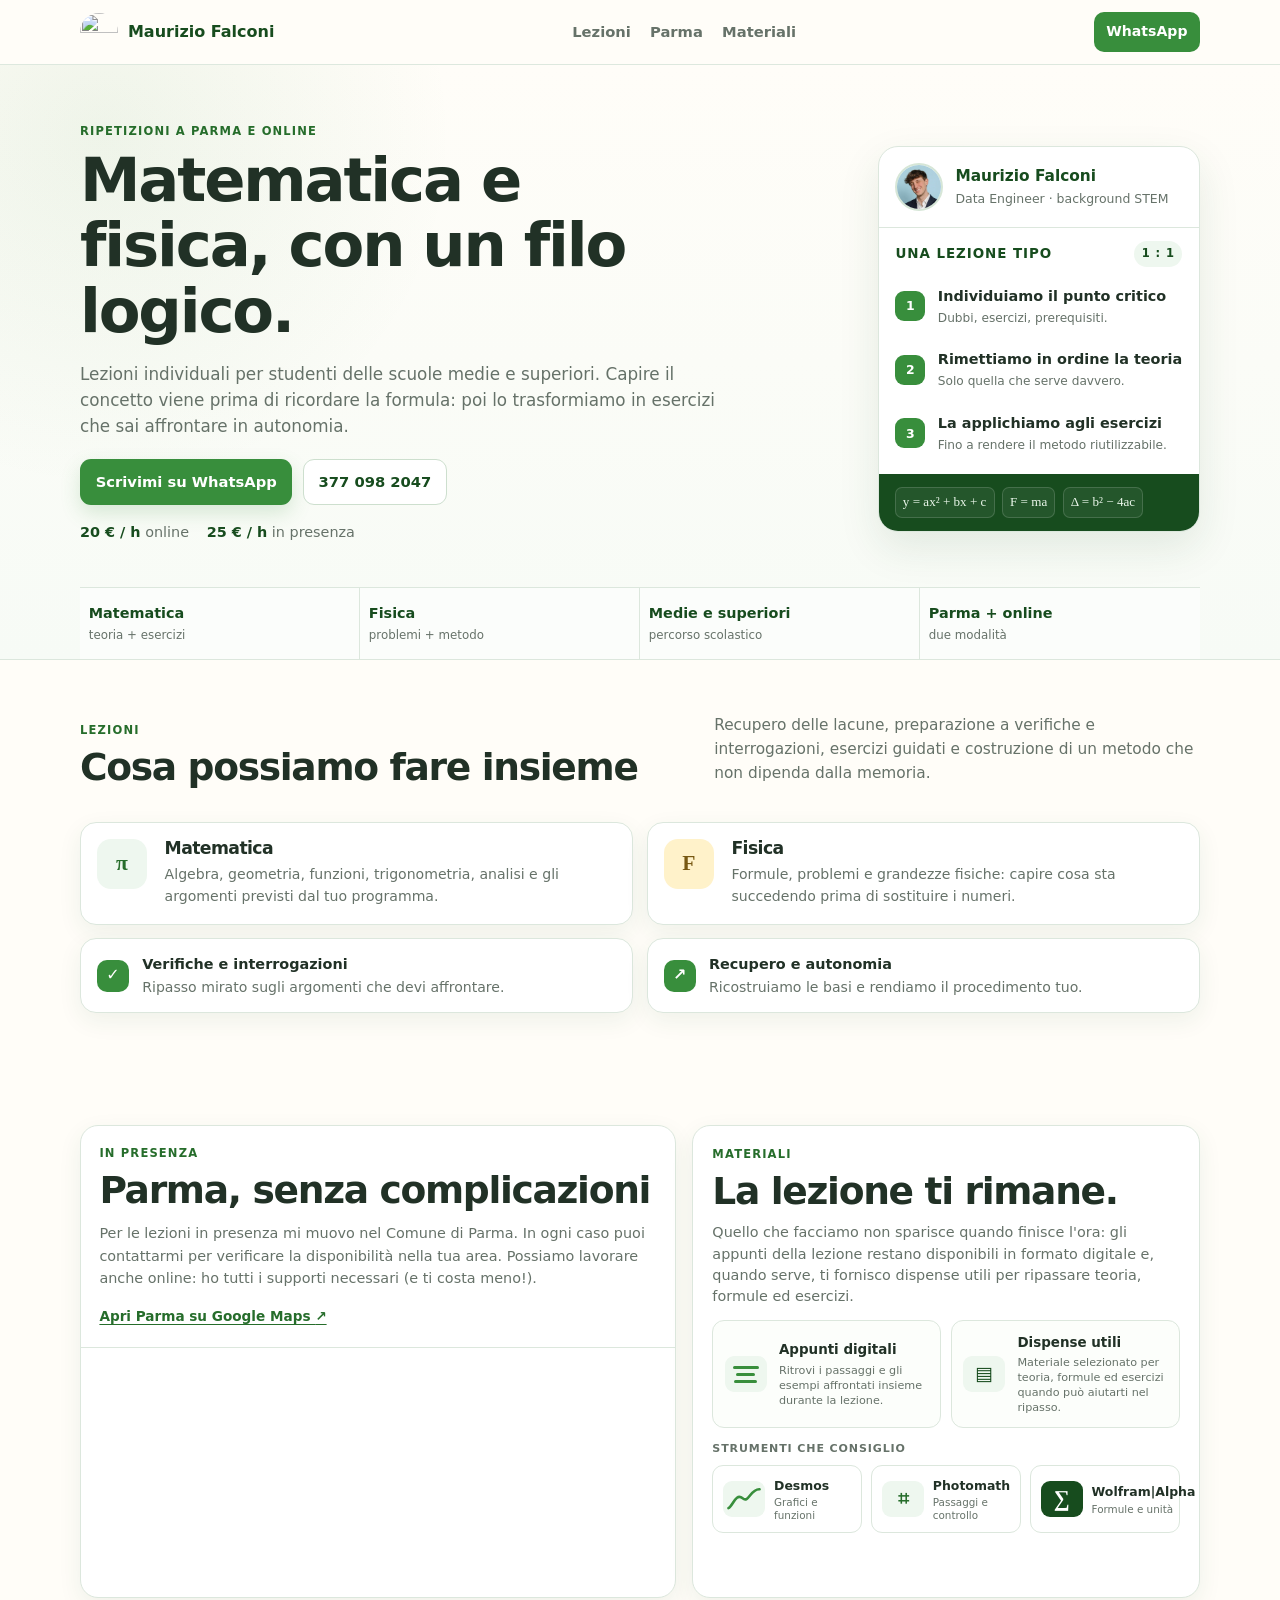
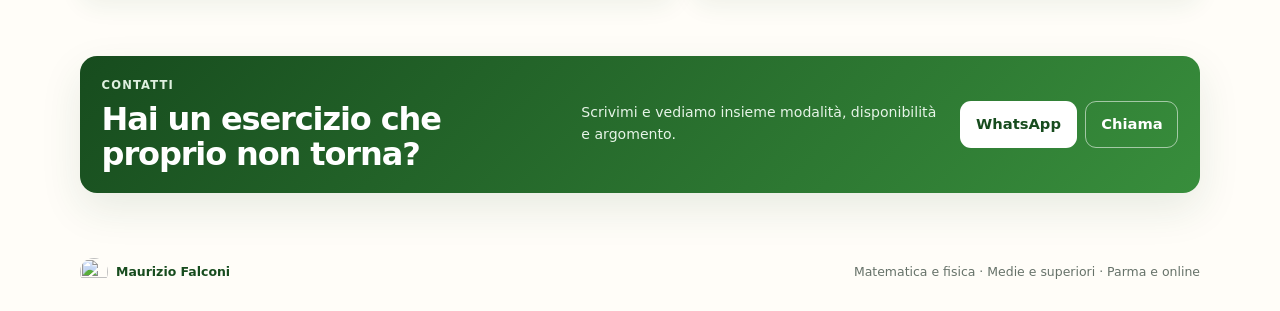
==== index.html @ 3ef531ef "Make materials markup robust and bust cached CSS" ====
<!doctype html>
<html lang="it">
<head>
  <meta charset="utf-8">
  <meta name="viewport" content="width=device-width, initial-scale=1">
  <meta name="description" content="Ripetizioni di matematica e fisica a Parma e online con Maurizio Falconi, per studenti delle scuole medie e superiori.">
  <meta name="theme-color" content="#388e3c">
  <title>Maurizio Falconi — Ripetizioni di matematica e fisica</title>
  <link rel="icon" href="assets/mf-circle-logo.png">
  <link rel="stylesheet" href="styles.css?v=20260921-1802">
</head>
<body>
  <a class="skip-link" href="#contenuto">Vai al contenuto</a>

  <header class="site-header">
    <div class="container header-inner">
      <a class="brand" href="./" aria-label="Maurizio Falconi, home">
        <img src="assets/mf-circle-logo.png" width="38" height="38" alt="">
        <span>Maurizio Falconi</span>
      </a>

      <nav aria-label="Navigazione principale">
        <a href="#lezioni">Lezioni</a>
        <a href="#parma">Parma</a>
        <a href="#materiali">Materiali</a>
      </nav>

      <a class="header-cta" href="https://wa.me/393770982047" rel="noopener noreferrer">WhatsApp</a>
    </div>
  </header>

  <main id="contenuto">
    <section class="hero">
      <div class="container hero-layout">
        <div class="hero-copy-wrap">
          <p class="eyebrow">Ripetizioni a Parma e online</p>
          <h1>Matematica e fisica, con un filo logico.</h1>
          <p class="hero-copy">
            Lezioni individuali per studenti delle scuole medie e superiori.
            Capire il concetto viene prima di ricordare la formula: poi lo trasformiamo in esercizi che sai affrontare in autonomia.
          </p>

          <div class="hero-actions">
            <a class="button primary" href="https://wa.me/393770982047" rel="noopener noreferrer">Scrivimi su WhatsApp</a>
            <a class="button secondary" href="tel:+393770982047">377 098 2047</a>
          </div>

          <div class="hero-prices" aria-label="Prezzi">
            <span><strong>20 € / h</strong> online</span>
            <span><strong>25 € / h</strong> in presenza</span>
          </div>
        </div>

        <aside class="lesson-preview" aria-label="Come si svolge una lezione">
          <div class="preview-tutor">
            <img class="tutor-headshot" src="assets/maurizio-headshot.webp" width="48" height="48" alt="Ritratto di Maurizio Falconi">
            <div>
              <strong>Maurizio Falconi</strong>
              <span>Data Engineer · background STEM</span>
            </div>
          </div>

          <div class="preview-title">
            <span>Una lezione tipo</span>
            <span class="preview-badge">1 : 1</span>
          </div>

          <ol class="preview-steps">
            <li>
              <span class="step-icon">1</span>
              <div><strong>Individuiamo il punto critico</strong><small>Dubbi, esercizi, prerequisiti.</small></div>
            </li>
            <li>
              <span class="step-icon">2</span>
              <div><strong>Rimettiamo in ordine la teoria</strong><small>Solo quella che serve davvero.</small></div>
            </li>
            <li>
              <span class="step-icon">3</span>
              <div><strong>La applichiamo agli esercizi</strong><small>Fino a rendere il metodo riutilizzabile.</small></div>
            </li>
          </ol>

          <div class="preview-formulas" aria-hidden="true">
            <span>y = ax² + bx + c</span>
            <span>F = ma</span>
            <span>Δ = b² − 4ac</span>
          </div>
        </aside>
      </div>

      <div class="container compact-strip" aria-label="Informazioni principali">
        <div><strong>Matematica</strong><span>teoria + esercizi</span></div>
        <div><strong>Fisica</strong><span>problemi + metodo</span></div>
        <div><strong>Medie e superiori</strong><span>percorso scolastico</span></div>
        <div><strong>Parma + online</strong><span>due modalità</span></div>
      </div>
    </section>

    <section id="lezioni" class="compact-section">
      <div class="container">
        <div class="section-heading inline-heading">
          <div>
            <p class="eyebrow">Lezioni</p>
            <h2>Cosa possiamo fare insieme</h2>
          </div>
          <p>
            Recupero delle lacune, preparazione a verifiche e interrogazioni,
            esercizi guidati e costruzione di un metodo che non dipenda dalla memoria.
          </p>
        </div>

        <div class="lesson-grid">
          <article class="subject-card">
            <div class="subject-symbol" aria-hidden="true">π</div>
            <div>
              <h3>Matematica</h3>
              <p>Algebra, geometria, funzioni, trigonometria, analisi e gli argomenti previsti dal tuo programma.</p>
            </div>
          </article>

          <article class="subject-card">
            <div class="subject-symbol physics-symbol" aria-hidden="true">F</div>
            <div>
              <h3>Fisica</h3>
              <p>Formule, problemi e grandezze fisiche: capire cosa sta succedendo prima di sostituire i numeri.</p>
            </div>
          </article>

          <article class="mini-card">
            <span class="mini-icon" aria-hidden="true">✓</span>
            <div><strong>Verifiche e interrogazioni</strong><p>Ripasso mirato sugli argomenti che devi affrontare.</p></div>
          </article>

          <article class="mini-card">
            <span class="mini-icon" aria-hidden="true">↗</span>
            <div><strong>Recupero e autonomia</strong><p>Ricostruiamo le basi e rendiamo il procedimento tuo.</p></div>
          </article>
        </div>
      </div>
    </section>

    <section class="utility-section">
      <div class="container utility-grid">
        <article id="parma" class="location-panel">
          <div class="panel-copy">
            <p class="eyebrow">In presenza</p>
            <h2>Parma, senza complicazioni</h2>
            <p>
              Per le lezioni in presenza mi muovo nel Comune di Parma.
              In ogni caso puoi contattarmi per verificare la disponibilità nella tua area.
              Possiamo lavorare anche online: ho tutti i supporti necessari (e ti costa meno!).
            </p>
            <a class="text-link" href="https://www.google.com/maps/search/?api=1&query=Parma%2C%20PR" rel="noopener noreferrer">Apri Parma su Google Maps <span aria-hidden="true">↗</span></a>
          </div>

          <div class="map-frame">
            <iframe
              title="Mappa di Parma"
              src="https://www.google.com/maps/embed?pb=!1m18!1m12!1m3!1d45300.940524312464!2d10.301021257226575!3d44.79489540672298!2m3!1f0!2f0!3f0!3m2!1i1024!2i768!4f13.1!3m3!1m2!1s0x47806ae154d4c32f%3A0x3a137735c90369a!2sParma%20PR!5e0!3m2!1sit!2sit!4v1694862606423!5m2!1sit!2sit"
              loading="lazy"
              referrerpolicy="no-referrer-when-downgrade"
              allowfullscreen>
            </iframe>
          </div>
        </article>

        <article id="materiali" class="resources-panel">
          <div class="resources-head">
            <div>
              <p class="eyebrow">Materiali</p>
              <h2>La lezione ti rimane.</h2>
            </div>
            <p>
              Quello che facciamo non sparisce quando finisce l'ora: gli appunti della lezione restano disponibili in formato digitale
              e, quando serve, ti fornisco dispense utili per ripassare teoria, formule ed esercizi.
            </p>
          </div>

          <div class="resource-benefits">
            <div class="resource-benefit">
              <span class="resource-icon note-icon" aria-hidden="true"><i></i><i></i><i></i></span>
              <div class="resource-benefit-copy">
                <strong>Appunti digitali</strong>
                <small>Ritrovi i passaggi e gli esempi affrontati insieme durante la lezione.</small>
              </div>
            </div>

            <div class="resource-benefit">
              <span class="resource-icon handout-icon" aria-hidden="true">▤</span>
              <div class="resource-benefit-copy">
                <strong>Dispense utili</strong>
                <small>Materiale selezionato per teoria, formule ed esercizi quando può aiutarti nel ripasso.</small>
              </div>
            </div>
          </div>

          <p class="tools-label">Strumenti che consiglio</p>
          <div class="tools-row">
            <a class="tool-chip" href="https://www.desmos.com/calculator?lang=it" rel="noopener noreferrer">
              <span class="resource-icon desmos-icon" aria-hidden="true">
                <svg viewBox="0 0 54 40"><path d="M3 34 C10 31, 14 10, 25 19 C34 27, 37 4, 51 5"/></svg>
              </span>
              <span class="tool-copy"><strong>Desmos</strong><small>Grafici e funzioni</small></span>
            </a>

            <a class="tool-chip" href="https://photomath.com/it" rel="noopener noreferrer">
              <span class="resource-icon photomath-icon" aria-hidden="true">⌗</span>
              <span class="tool-copy"><strong>Photomath</strong><small>Passaggi e controllo</small></span>
            </a>

            <a class="tool-chip" href="https://www.wolframalpha.com/" rel="noopener noreferrer">
              <span class="resource-icon wolfram-icon" aria-hidden="true">∑</span>
              <span class="tool-copy"><strong>Wolfram|Alpha</strong><small>Formule e unità</small></span>
            </a>
          </div>
        </article>
      </div>
    </section>

    <section id="contatti" class="contact-section">
      <div class="container contact-bar">
        <div>
          <p class="eyebrow light">Contatti</p>
          <h2>Hai un esercizio che proprio non torna?</h2>
        </div>
        <p>Scrivimi e vediamo insieme modalità, disponibilità e argomento.</p>
        <div class="contact-actions">
          <a class="button white" href="https://wa.me/393770982047" rel="noopener noreferrer">WhatsApp</a>
          <a class="button ghost" href="tel:+393770982047">Chiama</a>
        </div>
      </div>
    </section>
  </main>

  <footer>
    <div class="container footer-inner">
      <div class="footer-brand">
        <img src="assets/mf-circle-logo.png" width="28" height="28" alt="">
        <span>Maurizio Falconi</span>
      </div>
      <span>Matematica e fisica · Medie e superiori · Parma e online</span>
    </div>
  </footer>
</body>
</html>
---- styles.css ----
:root {
  --green: #388e3c;
  --green-dark: #266d2b;
  --green-deep: #174c1e;
  --green-soft: #eef7ef;
  --cream: #fffdf8;
  --paper: #ffffff;
  --yellow: #ffd166;
  --text: #213126;
  --muted: #667269;
  --line: #dce7dd;
  --shadow: 0 16px 42px rgba(31, 80, 37, .10);
  --shadow-soft: 0 8px 24px rgba(31, 80, 37, .07);
  font-family: Inter, ui-sans-serif, system-ui, -apple-system, BlinkMacSystemFont, "Segoe UI", sans-serif;
  color-scheme: light;
}

* { box-sizing: border-box; }
html { scroll-behavior: smooth; }
body {
  margin: 0;
  background: var(--cream);
  color: var(--text);
  font-size: 16px;
  line-height: 1.55;
}
img { max-width: 100%; height: auto; }
a { color: inherit; }
section[id] { scroll-margin-top: 78px; }

a:focus-visible,
.button:focus-visible,
.header-cta:focus-visible {
  outline: 3px solid var(--yellow);
  outline-offset: 3px;
}

.skip-link {
  position: absolute;
  left: 1rem;
  top: -4rem;
  z-index: 100;
  padding: .65rem .9rem;
  border-radius: 10px;
  background: var(--green-deep);
  color: white;
}
.skip-link:focus { top: 1rem; }

.container {
  width: min(1120px, calc(100% - 2rem));
  margin-inline: auto;
}

.site-header {
  position: sticky;
  top: 0;
  z-index: 30;
  border-bottom: 1px solid rgba(220, 231, 221, .95);
  background: rgba(255, 253, 248, .94);
  backdrop-filter: blur(12px);
}
.header-inner {
  min-height: 64px;
  display: flex;
  align-items: center;
  justify-content: space-between;
  gap: 1rem;
}
.brand {
  display: inline-flex;
  align-items: center;
  gap: .62rem;
  color: var(--green-deep);
  font-weight: 850;
  text-decoration: none;
}
.brand img { border-radius: 50%; }
nav {
  display: none;
  gap: 1.2rem;
}
nav a {
  color: var(--muted);
  font-size: .92rem;
  font-weight: 700;
  text-decoration: none;
}
nav a:hover { color: var(--green-dark); }
.header-cta {
  display: none;
  padding: .55rem .78rem;
  border-radius: 10px;
  background: var(--green);
  color: white;
  font-size: .88rem;
  font-weight: 800;
  text-decoration: none;
}

.eyebrow {
  margin: 0 0 .45rem;
  color: var(--green-dark);
  font-size: .72rem;
  font-weight: 900;
  letter-spacing: .1em;
  text-transform: uppercase;
}
.eyebrow.light { color: #dff0e0; }

h1, h2, h3 {
  margin-top: 0;
  line-height: 1.08;
  letter-spacing: -.035em;
}
h1 {
  max-width: 680px;
  margin-bottom: 1rem;
  font-size: clamp(2.45rem, 5.8vw, 3.8rem);
}
h2 {
  margin-bottom: .75rem;
  font-size: clamp(1.8rem, 3.8vw, 2.35rem);
}
h3 {
  margin-bottom: .42rem;
  font-size: 1.08rem;
}
p { margin: 0 0 .9rem; }

.hero {
  padding: 3.2rem 0 0;
  background:
    radial-gradient(circle at 8% 12%, rgba(56,142,60,.08), transparent 22rem),
    linear-gradient(180deg, #fffdf8 0%, #f7fbf6 100%);
  border-bottom: 1px solid var(--line);
}
.hero-layout {
  display: grid;
  gap: 1.6rem;
  align-items: center;
}
.hero-copy-wrap { padding-bottom: .7rem; }
.hero-copy {
  max-width: 660px;
  color: var(--muted);
  font-size: 1.05rem;
}
.hero-actions {
  display: flex;
  flex-wrap: wrap;
  gap: .65rem;
  margin-top: 1.25rem;
}
.button {
  min-height: 44px;
  display: inline-flex;
  align-items: center;
  justify-content: center;
  padding: .68rem .92rem;
  border: 1px solid transparent;
  border-radius: 11px;
  font-size: .92rem;
  font-weight: 850;
  text-decoration: none;
}
.button.primary {
  background: var(--green);
  color: white;
  box-shadow: 0 8px 20px rgba(56,142,60,.18);
}
.button.primary:hover { background: var(--green-dark); }
.button.secondary {
  border-color: #cddfce;
  background: white;
  color: var(--green-deep);
}
.button.white {
  background: white;
  color: var(--green-deep);
}
.button.ghost {
  border-color: rgba(255,255,255,.55);
  background: transparent;
  color: white;
}
.hero-prices {
  display: flex;
  flex-wrap: wrap;
  gap: .55rem 1.1rem;
  margin-top: 1rem;
  color: var(--muted);
  font-size: .9rem;
}
.hero-prices strong { color: var(--green-deep); }

.lesson-preview {
  overflow: hidden;
  border: 1px solid var(--line);
  border-radius: 20px;
  background: white;
  box-shadow: var(--shadow);
}
.preview-tutor {
  display: flex;
  gap: .75rem;
  align-items: center;
  padding: 1rem 1.05rem;
  border-bottom: 1px solid var(--line);
}
.preview-tutor img {
  border-radius: 50%;
  background: var(--green-soft);
}
.tutor-headshot {
  object-fit: cover;
  object-position: center;
  border: 2px solid #d6e6d7;
}
.preview-tutor strong,
.preview-tutor span {
  display: block;
}
.preview-tutor strong {
  color: var(--green-deep);
  font-size: .96rem;
}
.preview-tutor span {
  color: var(--muted);
  font-size: .78rem;
}
.preview-title {
  display: flex;
  align-items: center;
  justify-content: space-between;
  padding: .85rem 1.05rem .55rem;
  color: var(--green-deep);
  font-size: .84rem;
  font-weight: 900;
  text-transform: uppercase;
  letter-spacing: .07em;
}
.preview-badge {
  padding: .25rem .45rem;
  border-radius: 999px;
  background: var(--green-soft);
  font-size: .72rem;
}
.preview-steps {
  display: grid;
  gap: .2rem;
  margin: 0;
  padding: 0 .95rem .65rem;
  list-style: none;
}
.preview-steps li {
  display: grid;
  grid-template-columns: 32px 1fr;
  gap: .65rem;
  align-items: center;
  padding: .55rem .1rem;
}
.step-icon {
  width: 30px;
  height: 30px;
  display: grid;
  place-items: center;
  border-radius: 9px;
  background: var(--green);
  color: white;
  font-size: .78rem;
  font-weight: 900;
}
.preview-steps strong,
.preview-steps small { display: block; }
.preview-steps strong { font-size: .9rem; }
.preview-steps small {
  margin-top: .1rem;
  color: var(--muted);
  font-size: .76rem;
}
.preview-formulas {
  display: flex;
  gap: .45rem;
  flex-wrap: wrap;
  padding: .8rem 1rem;
  background: var(--green-deep);
  color: #ebf7eb;
  font-family: Georgia, "Times New Roman", serif;
  font-size: .82rem;
}
.preview-formulas span {
  padding: .28rem .45rem;
  border: 1px solid rgba(255,255,255,.15);
  border-radius: 7px;
  background: rgba(255,255,255,.06);
}

.compact-strip {
  display: grid;
  grid-template-columns: repeat(2, minmax(0, 1fr));
  margin-top: 2rem;
  border-top: 1px solid var(--line);
  background: rgba(255,255,255,.55);
}
.compact-strip > div {
  padding: .9rem .55rem;
  border-right: 1px solid var(--line);
  border-bottom: 1px solid var(--line);
}
.compact-strip > div:nth-child(2n) { border-right: 0; }
.compact-strip strong,
.compact-strip span { display: block; }
.compact-strip strong {
  color: var(--green-deep);
  font-size: .9rem;
}
.compact-strip span {
  margin-top: .1rem;
  color: var(--muted);
  font-size: .74rem;
}

.compact-section {
  padding: 3.6rem 0;
}
.section-heading {
  margin-bottom: 1.35rem;
}
.inline-heading {
  display: grid;
  gap: .6rem;
}
.inline-heading > p {
  max-width: 560px;
  color: var(--muted);
  font-size: .96rem;
}
.lesson-grid {
  display: grid;
  gap: .85rem;
}
.subject-card,
.mini-card {
  border: 1px solid var(--line);
  border-radius: 16px;
  background: white;
  box-shadow: var(--shadow-soft);
}
.subject-card {
  display: grid;
  grid-template-columns: 54px 1fr;
  gap: .85rem;
  padding: 1rem;
}
.subject-symbol {
  width: 50px;
  height: 50px;
  display: grid;
  place-items: center;
  border-radius: 14px;
  background: var(--green-soft);
  color: var(--green-dark);
  font-family: Georgia, "Times New Roman", serif;
  font-size: 1.35rem;
  font-weight: 900;
}
.physics-symbol {
  background: #fff2ca;
  color: #775812;
}
.subject-card p,
.mini-card p {
  margin: 0;
  color: var(--muted);
  font-size: .88rem;
}
.mini-card {
  display: grid;
  grid-template-columns: 34px 1fr;
  gap: .7rem;
  align-items: center;
  padding: .85rem 1rem;
}
.mini-icon {
  width: 32px;
  height: 32px;
  display: grid;
  place-items: center;
  border-radius: 10px;
  background: var(--green);
  color: white;
  font-weight: 900;
}
.mini-card strong {
  display: block;
  margin-bottom: .12rem;
  font-size: .9rem;
}

.utility-section {
  padding: 3.6rem 0;
}
.utility-grid {
  display: grid;
  gap: 1rem;
}
.location-panel,
.resources-panel {
  overflow: hidden;
  border: 1px solid var(--line);
  border-radius: 18px;
  background: white;
  box-shadow: var(--shadow-soft);
}
.panel-copy,
.resources-panel {
  padding: 1.15rem;
}
.panel-copy > p:not(.eyebrow),
.resources-head > p {
  color: var(--muted);
  font-size: .9rem;
}
.text-link {
  color: var(--green-dark);
  font-size: .85rem;
  font-weight: 850;
  text-decoration-thickness: 1px;
  text-underline-offset: 3px;
}
.map-frame {
  height: 250px;
  border-top: 1px solid var(--line);
}
.map-frame iframe {
  width: 100%;
  height: 100%;
  display: block;
  border: 0;
}

.resources-panel {
  display: flex;
  flex-direction: column;
}
.resources-head {
  display: grid;
  gap: .4rem;
  margin-bottom: .8rem;
}
.resources-head h2 { margin-bottom: .3rem; }
.resources-head > p {
  margin-bottom: 0;
  line-height: 1.48;
}
.resource-benefits {
  display: grid;
  gap: .6rem;
  margin-bottom: .8rem;
}
.resource-benefit {
  display: grid;
  grid-template-columns: 44px 1fr;
  gap: .65rem;
  align-items: center;
  padding: .7rem;
  border: 1px solid var(--line);
  border-radius: 12px;
  background: #fcfefb;
}
.resource-icon {
  width: 42px;
  height: 36px;
  display: grid;
  place-items: center;
  border-radius: 9px;
  background: var(--green-soft);
  color: var(--green-deep);
  font-weight: 850;
}
.resource-benefit strong,
.resource-benefit small,
.tool-chip strong,
.tool-chip small {
  display: block;
}
.resource-benefit strong {
  font-size: .84rem;
}
.resource-benefit small {
  margin-top: .1rem;
  color: var(--muted);
  font-size: .7rem;
  line-height: 1.35;
}
.note-icon {
  display: flex;
  flex-direction: column;
  justify-content: center;
  gap: 4px;
  padding: 0 8px;
}
.note-icon i {
  display: block;
  width: 100%;
  height: 3px;
  border-radius: 999px;
  background: var(--green);
}
.note-icon i:nth-child(2) { width: 76%; }
.note-icon i:nth-child(3) { width: 88%; }
.handout-icon {
  font-size: 1.2rem;
}
.tools-label {
  margin: 0 0 .45rem;
  color: var(--muted);
  font-size: .69rem;
  font-weight: 850;
  letter-spacing: .08em;
  text-transform: uppercase;
}
.tools-row {
  display: grid;
  gap: .55rem;
}
.tool-chip {
  display: grid;
  grid-template-columns: 42px 1fr;
  gap: .55rem;
  align-items: center;
  padding: .62rem;
  border: 1px solid var(--line);
  border-radius: 11px;
  background: white;
  color: inherit;
  text-decoration: none;
}
.tool-chip:hover {
  border-color: #b8d5ba;
  background: #f7fbf6;
}
.tool-chip strong {
  font-size: .78rem;
}
.tool-chip small {
  margin-top: .08rem;
  color: var(--muted);
  font-size: .65rem;
  line-height: 1.25;
}
.desmos-icon svg {
  width: 36px;
  height: 26px;
}
.desmos-icon path {
  fill: none;
  stroke: var(--green);
  stroke-width: 4;
  stroke-linecap: round;
}
.photomath-icon {
  color: var(--green-dark);
  font-family: Georgia, "Times New Roman", serif;
  font-size: 1.2rem;
}
.wolfram-icon {
  background: var(--green-deep);
  color: white;
  font-family: Georgia, "Times New Roman", serif;
  font-size: 1.4rem;
}

.contact-section {
  padding: 0 0 2.8rem;
}
.contact-bar {
  display: grid;
  gap: .7rem 1rem;
  align-items: center;
  padding: 1.35rem;
  border-radius: 17px;
  background: linear-gradient(135deg, var(--green-deep), var(--green));
  color: white;
  box-shadow: var(--shadow);
}
.contact-bar h2 {
  margin-bottom: 0;
  font-size: clamp(1.55rem, 3vw, 2rem);
}
.contact-bar > p {
  margin: 0;
  color: #e6f4e7;
  font-size: .88rem;
}
.contact-actions {
  display: flex;
  gap: .55rem;
  flex-wrap: wrap;
}

footer {
  padding: 1.25rem 0 1.6rem;
  color: var(--muted);
}
.footer-inner {
  display: flex;
  flex-direction: column;
  gap: .45rem;
  font-size: .78rem;
}
.footer-brand {
  display: flex;
  align-items: center;
  gap: .5rem;
  color: var(--green-deep);
  font-weight: 850;
}
.footer-brand img { border-radius: 50%; }

@media (min-width: 680px) {
  .compact-strip {
    grid-template-columns: repeat(4, minmax(0, 1fr));
  }
  .compact-strip > div {
    border-bottom: 0;
  }
  .compact-strip > div:nth-child(2n) {
    border-right: 1px solid var(--line);
  }
  .compact-strip > div:last-child {
    border-right: 0;
  }
  .inline-heading {
    grid-template-columns: minmax(0, .9fr) minmax(320px, .7fr);
    align-items: end;
  }
  .lesson-grid {
    grid-template-columns: repeat(2, minmax(0, 1fr));
  }
  .utility-grid {
    grid-template-columns: minmax(0, 1.08fr) minmax(340px, .92fr);
    align-items: stretch;
  }
  .resources-head {
    grid-template-columns: 1fr;
  }
  .resource-benefits {
    grid-template-columns: repeat(2, minmax(0, 1fr));
  }
  .tools-row {
    grid-template-columns: repeat(3, minmax(0, 1fr));
  }
  .contact-bar {
    grid-template-columns: 1.15fr .9fr auto;
  }
  .footer-inner {
    flex-direction: row;
    justify-content: space-between;
    align-items: center;
  }
}

@media (min-width: 860px) {
  nav { display: flex; }
  .header-cta { display: inline-flex; }
  .hero {
    padding-top: 3.6rem;
  }
  .hero-layout {
    grid-template-columns: minmax(0, 1.18fr) minmax(350px, .82fr);
    gap: 2.4rem;
  }
  .lesson-preview {
    max-width: 430px;
    justify-self: end;
  }
  .compact-section {
    padding: 3.4rem 0;
  }
  .resources-panel {
    padding: 1.2rem;
  }
}

@media (max-width: 520px) {
  h1 {
    font-size: clamp(2.25rem, 11vw, 3rem);
  }
  .hero {
    padding-top: 2.2rem;
  }
  .compact-strip {
    width: 100%;
  }
  .compact-strip > div {
    padding-inline: .7rem;
  }
  .resource-benefits {
    grid-template-columns: 1fr;
  }
  .contact-bar {
    padding: 1.15rem;
  }
}

@media (prefers-reduced-motion: reduce) {
  html { scroll-behavior: auto; }
}
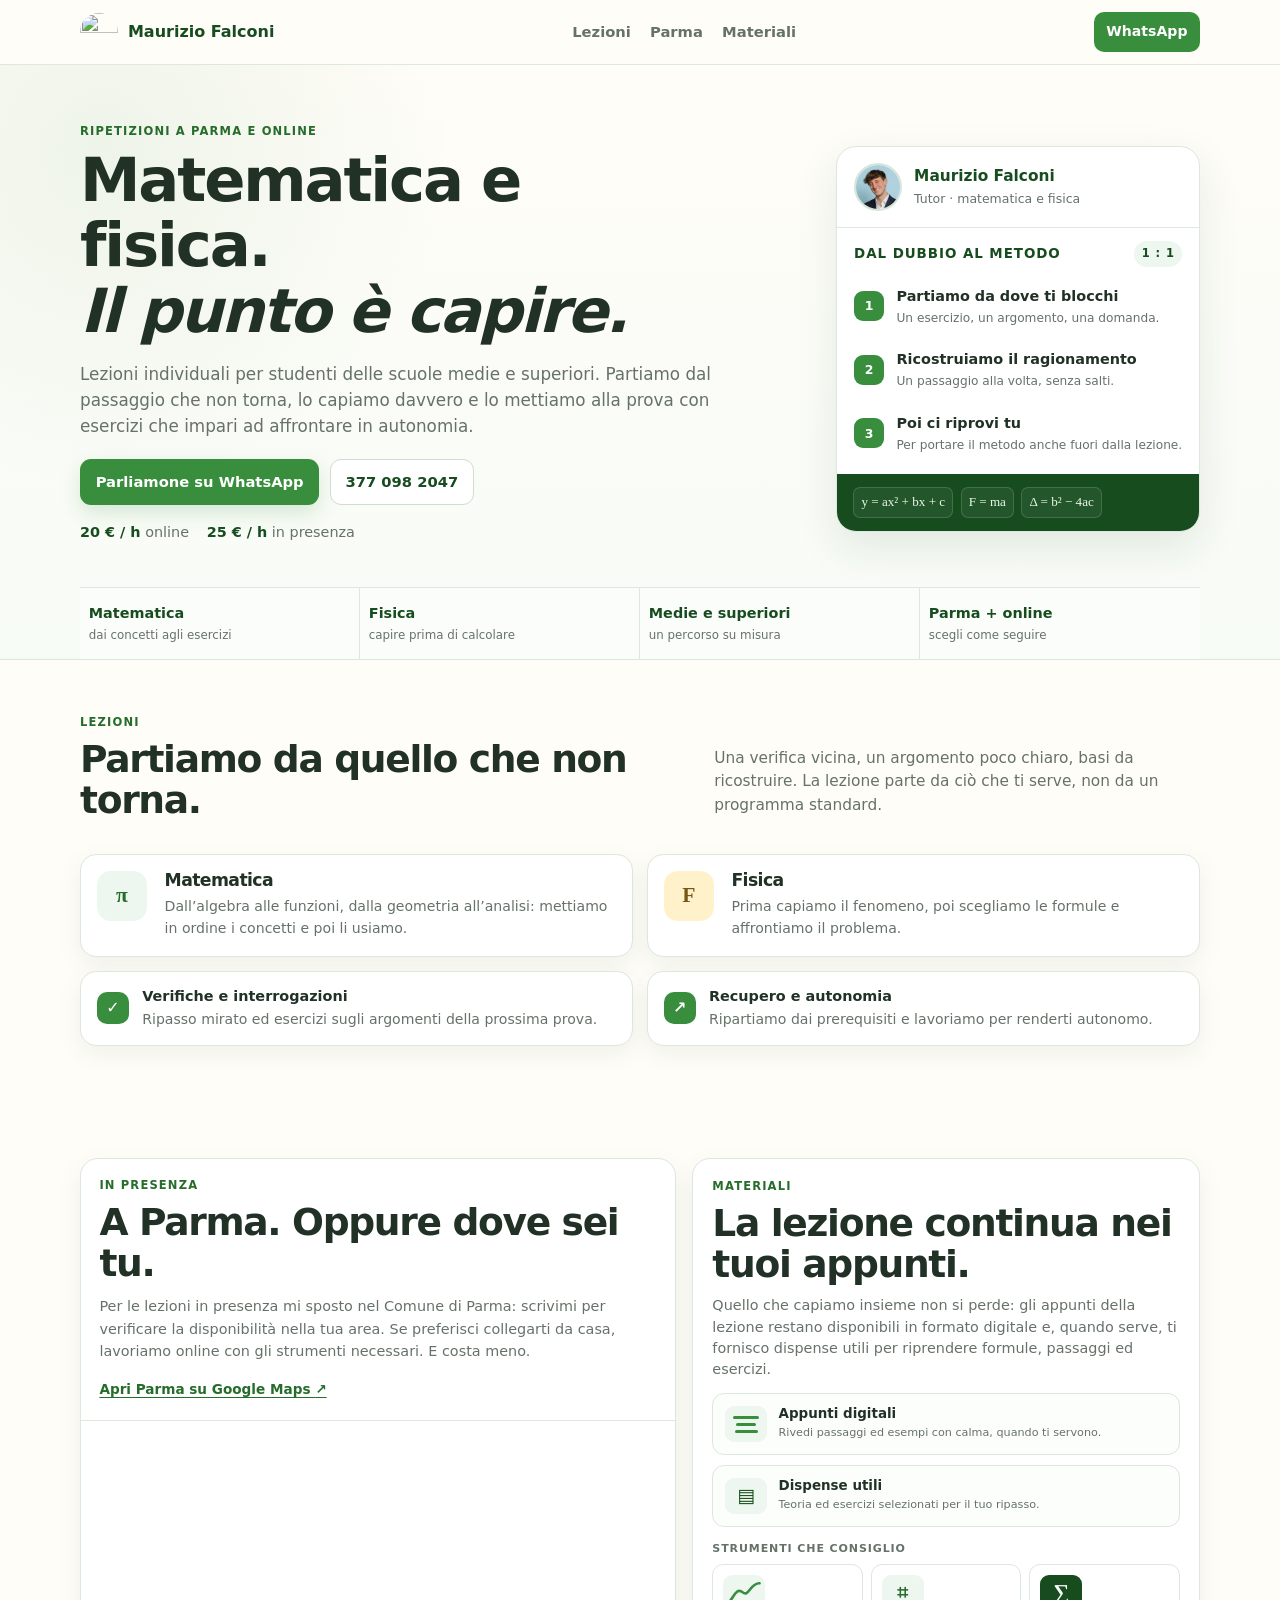
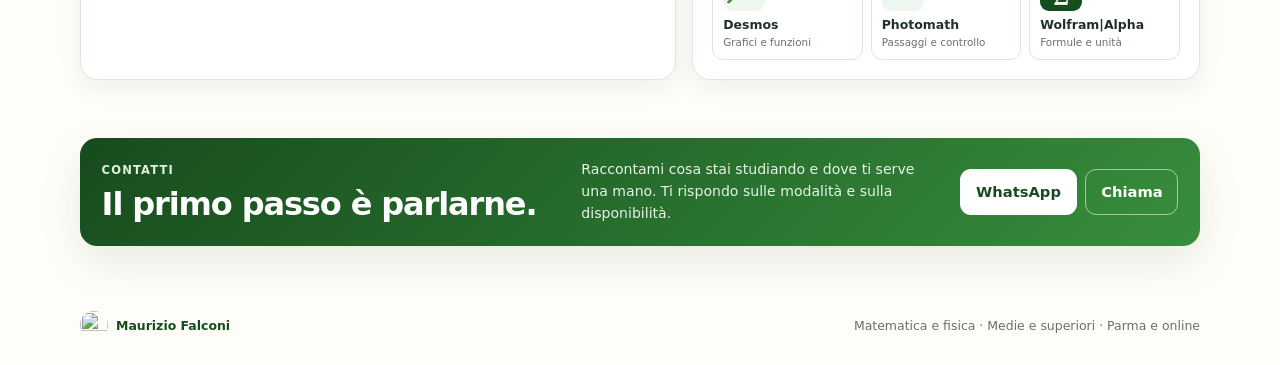
==== commit 8d614323: "content: clarify tutoring proposition and concise Italian copy" ====
--- a/index.html
+++ b/index.html
@@ -3,11 +3,11 @@
 <head>
   <meta charset="utf-8">
   <meta name="viewport" content="width=device-width, initial-scale=1">
-  <meta name="description" content="Ripetizioni di matematica e fisica a Parma e online con Maurizio Falconi, per studenti delle scuole medie e superiori.">
-  <meta name="theme-color" content="#388e3c">
+  <meta name="description" content="Lezioni individuali di matematica e fisica a Parma e online con Maurizio Falconi. Un metodo chiaro, esercizi guidati e appunti digitali per medie e superiori.">
+  <meta name="theme-color" content="#103e2b">
   <title>Maurizio Falconi — Ripetizioni di matematica e fisica</title>
   <link rel="icon" href="assets/mf-circle-logo.png">
-  <link rel="stylesheet" href="styles.css?v=20260921-1802">
+  <link rel="stylesheet" href="styles.css?v=20261113-rework1">
 </head>
 <body>
   <a class="skip-link" href="#contenuto">Vai al contenuto</a>
@@ -34,14 +34,14 @@
       <div class="container hero-layout">
         <div class="hero-copy-wrap">
           <p class="eyebrow">Ripetizioni a Parma e online</p>
-          <h1>Matematica e fisica, con un filo logico.</h1>
+          <h1>Matematica e fisica.<br><em>Il punto è capire.</em></h1>
           <p class="hero-copy">
             Lezioni individuali per studenti delle scuole medie e superiori.
-            Capire il concetto viene prima di ricordare la formula: poi lo trasformiamo in esercizi che sai affrontare in autonomia.
+            Partiamo dal passaggio che non torna, lo capiamo davvero e lo mettiamo alla prova con esercizi che impari ad affrontare in autonomia.
           </p>
 
           <div class="hero-actions">
-            <a class="button primary" href="https://wa.me/393770982047" rel="noopener noreferrer">Scrivimi su WhatsApp</a>
+            <a class="button primary" href="https://wa.me/393770982047" rel="noopener noreferrer">Parliamone su WhatsApp</a>
             <a class="button secondary" href="tel:+393770982047">377 098 2047</a>
           </div>
 
@@ -56,27 +56,27 @@
             <img class="tutor-headshot" src="assets/maurizio-headshot.webp" width="48" height="48" alt="Ritratto di Maurizio Falconi">
             <div>
               <strong>Maurizio Falconi</strong>
-              <span>Data Engineer · background STEM</span>
+              <span>Tutor · matematica e fisica</span>
             </div>
           </div>
 
           <div class="preview-title">
-            <span>Una lezione tipo</span>
+            <span>Dal dubbio al metodo</span>
             <span class="preview-badge">1 : 1</span>
           </div>
 
           <ol class="preview-steps">
             <li>
               <span class="step-icon">1</span>
-              <div><strong>Individuiamo il punto critico</strong><small>Dubbi, esercizi, prerequisiti.</small></div>
+              <div><strong>Partiamo da dove ti blocchi</strong><small>Un esercizio, un argomento, una domanda.</small></div>
             </li>
             <li>
               <span class="step-icon">2</span>
-              <div><strong>Rimettiamo in ordine la teoria</strong><small>Solo quella che serve davvero.</small></div>
+              <div><strong>Ricostruiamo il ragionamento</strong><small>Un passaggio alla volta, senza salti.</small></div>
             </li>
             <li>
               <span class="step-icon">3</span>
-              <div><strong>La applichiamo agli esercizi</strong><small>Fino a rendere il metodo riutilizzabile.</small></div>
+              <div><strong>Poi ci riprovi tu</strong><small>Per portare il metodo anche fuori dalla lezione.</small></div>
             </li>
           </ol>
 
@@ -89,10 +89,10 @@
       </div>
 
       <div class="container compact-strip" aria-label="Informazioni principali">
-        <div><strong>Matematica</strong><span>teoria + esercizi</span></div>
-        <div><strong>Fisica</strong><span>problemi + metodo</span></div>
-        <div><strong>Medie e superiori</strong><span>percorso scolastico</span></div>
-        <div><strong>Parma + online</strong><span>due modalità</span></div>
+        <div><strong>Matematica</strong><span>dai concetti agli esercizi</span></div>
+        <div><strong>Fisica</strong><span>capire prima di calcolare</span></div>
+        <div><strong>Medie e superiori</strong><span>un percorso su misura</span></div>
+        <div><strong>Parma + online</strong><span>scegli come seguire</span></div>
       </div>
     </section>
 
@@ -101,11 +101,10 @@
         <div class="section-heading inline-heading">
           <div>
             <p class="eyebrow">Lezioni</p>
-            <h2>Cosa possiamo fare insieme</h2>
+            <h2>Partiamo da quello che non torna.</h2>
           </div>
           <p>
-            Recupero delle lacune, preparazione a verifiche e interrogazioni,
-            esercizi guidati e costruzione di un metodo che non dipenda dalla memoria.
+            Una verifica vicina, un argomento poco chiaro, basi da ricostruire. La lezione parte da ciò che ti serve, non da un programma standard.
           </p>
         </div>
 
@@ -114,7 +113,7 @@
             <div class="subject-symbol" aria-hidden="true">π</div>
             <div>
               <h3>Matematica</h3>
-              <p>Algebra, geometria, funzioni, trigonometria, analisi e gli argomenti previsti dal tuo programma.</p>
+              <p>Dall’algebra alle funzioni, dalla geometria all’analisi: mettiamo in ordine i concetti e poi li usiamo.</p>
             </div>
           </article>
 
@@ -122,18 +121,18 @@
             <div class="subject-symbol physics-symbol" aria-hidden="true">F</div>
             <div>
               <h3>Fisica</h3>
-              <p>Formule, problemi e grandezze fisiche: capire cosa sta succedendo prima di sostituire i numeri.</p>
+              <p>Prima capiamo il fenomeno, poi scegliamo le formule e affrontiamo il problema.</p>
             </div>
           </article>
 
           <article class="mini-card">
             <span class="mini-icon" aria-hidden="true">✓</span>
-            <div><strong>Verifiche e interrogazioni</strong><p>Ripasso mirato sugli argomenti che devi affrontare.</p></div>
+            <div><strong>Verifiche e interrogazioni</strong><p>Ripasso mirato ed esercizi sugli argomenti della prossima prova.</p></div>
           </article>
 
           <article class="mini-card">
             <span class="mini-icon" aria-hidden="true">↗</span>
-            <div><strong>Recupero e autonomia</strong><p>Ricostruiamo le basi e rendiamo il procedimento tuo.</p></div>
+            <div><strong>Recupero e autonomia</strong><p>Ripartiamo dai prerequisiti e lavoriamo per renderti autonomo.</p></div>
           </article>
         </div>
       </div>
@@ -144,11 +143,10 @@
         <article id="parma" class="location-panel">
           <div class="panel-copy">
             <p class="eyebrow">In presenza</p>
-            <h2>Parma, senza complicazioni</h2>
+            <h2>A Parma. Oppure dove sei tu.</h2>
             <p>
-              Per le lezioni in presenza mi muovo nel Comune di Parma.
-              In ogni caso puoi contattarmi per verificare la disponibilità nella tua area.
-              Possiamo lavorare anche online: ho tutti i supporti necessari (e ti costa meno!).
+              Per le lezioni in presenza mi sposto nel Comune di Parma: scrivimi per verificare la disponibilità nella tua area.
+              Se preferisci collegarti da casa, lavoriamo online con gli strumenti necessari. E costa meno.
             </p>
             <a class="text-link" href="https://www.google.com/maps/search/?api=1&query=Parma%2C%20PR" rel="noopener noreferrer">Apri Parma su Google Maps <span aria-hidden="true">↗</span></a>
           </div>
@@ -168,11 +166,11 @@
           <div class="resources-head">
             <div>
               <p class="eyebrow">Materiali</p>
-              <h2>La lezione ti rimane.</h2>
+              <h2>La lezione continua nei tuoi appunti.</h2>
             </div>
             <p>
-              Quello che facciamo non sparisce quando finisce l'ora: gli appunti della lezione restano disponibili in formato digitale
-              e, quando serve, ti fornisco dispense utili per ripassare teoria, formule ed esercizi.
+              Quello che capiamo insieme non si perde: gli appunti della lezione restano disponibili in formato digitale
+              e, quando serve, ti fornisco dispense utili per riprendere formule, passaggi ed esercizi.
             </p>
           </div>
 
@@ -181,7 +179,7 @@
               <span class="resource-icon note-icon" aria-hidden="true"><i></i><i></i><i></i></span>
               <div class="resource-benefit-copy">
                 <strong>Appunti digitali</strong>
-                <small>Ritrovi i passaggi e gli esempi affrontati insieme durante la lezione.</small>
+                <small>Rivedi passaggi ed esempi con calma, quando ti servono.</small>
               </div>
             </div>
 
@@ -189,7 +187,7 @@
               <span class="resource-icon handout-icon" aria-hidden="true">▤</span>
               <div class="resource-benefit-copy">
                 <strong>Dispense utili</strong>
-                <small>Materiale selezionato per teoria, formule ed esercizi quando può aiutarti nel ripasso.</small>
+                <small>Teoria ed esercizi selezionati per il tuo ripasso.</small>
               </div>
             </div>
           </div>
@@ -221,9 +219,9 @@
       <div class="container contact-bar">
         <div>
           <p class="eyebrow light">Contatti</p>
-          <h2>Hai un esercizio che proprio non torna?</h2>
-        </div>
-        <p>Scrivimi e vediamo insieme modalità, disponibilità e argomento.</p>
+          <h2>Il primo passo è parlarne.</h2>
+        </div>
+        <p>Raccontami cosa stai studiando e dove ti serve una mano. Ti rispondo sulle modalità e sulla disponibilità.</p>
         <div class="contact-actions">
           <a class="button white" href="https://wa.me/393770982047" rel="noopener noreferrer">WhatsApp</a>
           <a class="button ghost" href="tel:+393770982047">Chiama</a>
--- a/styles.css
+++ b/styles.css
@@ -460,14 +460,17 @@
   margin-bottom: .8rem;
 }
 .resource-benefit {
-  display: grid;
-  grid-template-columns: 44px 1fr;
-  gap: .65rem;
-  align-items: center;
-  padding: .7rem;
+  display: flex;
+  align-items: flex-start;
+  gap: .7rem;
+  padding: .75rem;
   border: 1px solid var(--line);
   border-radius: 12px;
   background: #fcfefb;
+}
+.resource-benefit-copy {
+  min-width: 0;
+  flex: 1 1 auto;
 }
 .resource-icon {
   width: 42px;
@@ -484,6 +487,15 @@
 .tool-chip strong,
 .tool-chip small {
   display: block;
+}
+.resource-benefit-copy strong,
+.tool-copy strong {
+  margin: 0 0 .18rem;
+  line-height: 1.2;
+}
+.resource-benefit-copy small,
+.tool-copy small {
+  line-height: 1.3;
 }
 .resource-benefit strong {
   font-size: .84rem;
@@ -523,13 +535,15 @@
 }
 .tools-row {
   display: grid;
-  gap: .55rem;
+  grid-template-columns: repeat(3, minmax(0, 1fr));
+  gap: .5rem;
 }
 .tool-chip {
-  display: grid;
-  grid-template-columns: 42px 1fr;
-  gap: .55rem;
-  align-items: center;
+  min-width: 0;
+  display: flex;
+  flex-direction: column;
+  align-items: flex-start;
+  gap: .45rem;
   padding: .62rem;
   border: 1px solid var(--line);
   border-radius: 11px;
@@ -537,6 +551,10 @@
   color: inherit;
   text-decoration: none;
 }
+.tool-copy {
+  min-width: 0;
+  width: 100%;
+}
 .tool-chip:hover {
   border-color: #b8d5ba;
   background: #f7fbf6;
@@ -647,7 +665,7 @@
     grid-template-columns: 1fr;
   }
   .resource-benefits {
-    grid-template-columns: repeat(2, minmax(0, 1fr));
+    grid-template-columns: 1fr;
   }
   .tools-row {
     grid-template-columns: repeat(3, minmax(0, 1fr));
@@ -700,6 +718,13 @@
   .resource-benefits {
     grid-template-columns: 1fr;
   }
+  .tools-row {
+    grid-template-columns: 1fr;
+  }
+  .tool-chip {
+    flex-direction: row;
+    align-items: center;
+  }
   .contact-bar {
     padding: 1.15rem;
   }
@@ -708,3 +733,12 @@
 @media (prefers-reduced-motion: reduce) {
   html { scroll-behavior: auto; }
 }
+
+@media (min-width: 521px) and (max-width: 679px) {
+  .tools-row {
+    grid-template-columns: repeat(3, minmax(0, 1fr));
+  }
+  .tool-chip {
+    min-height: 112px;
+  }
+}
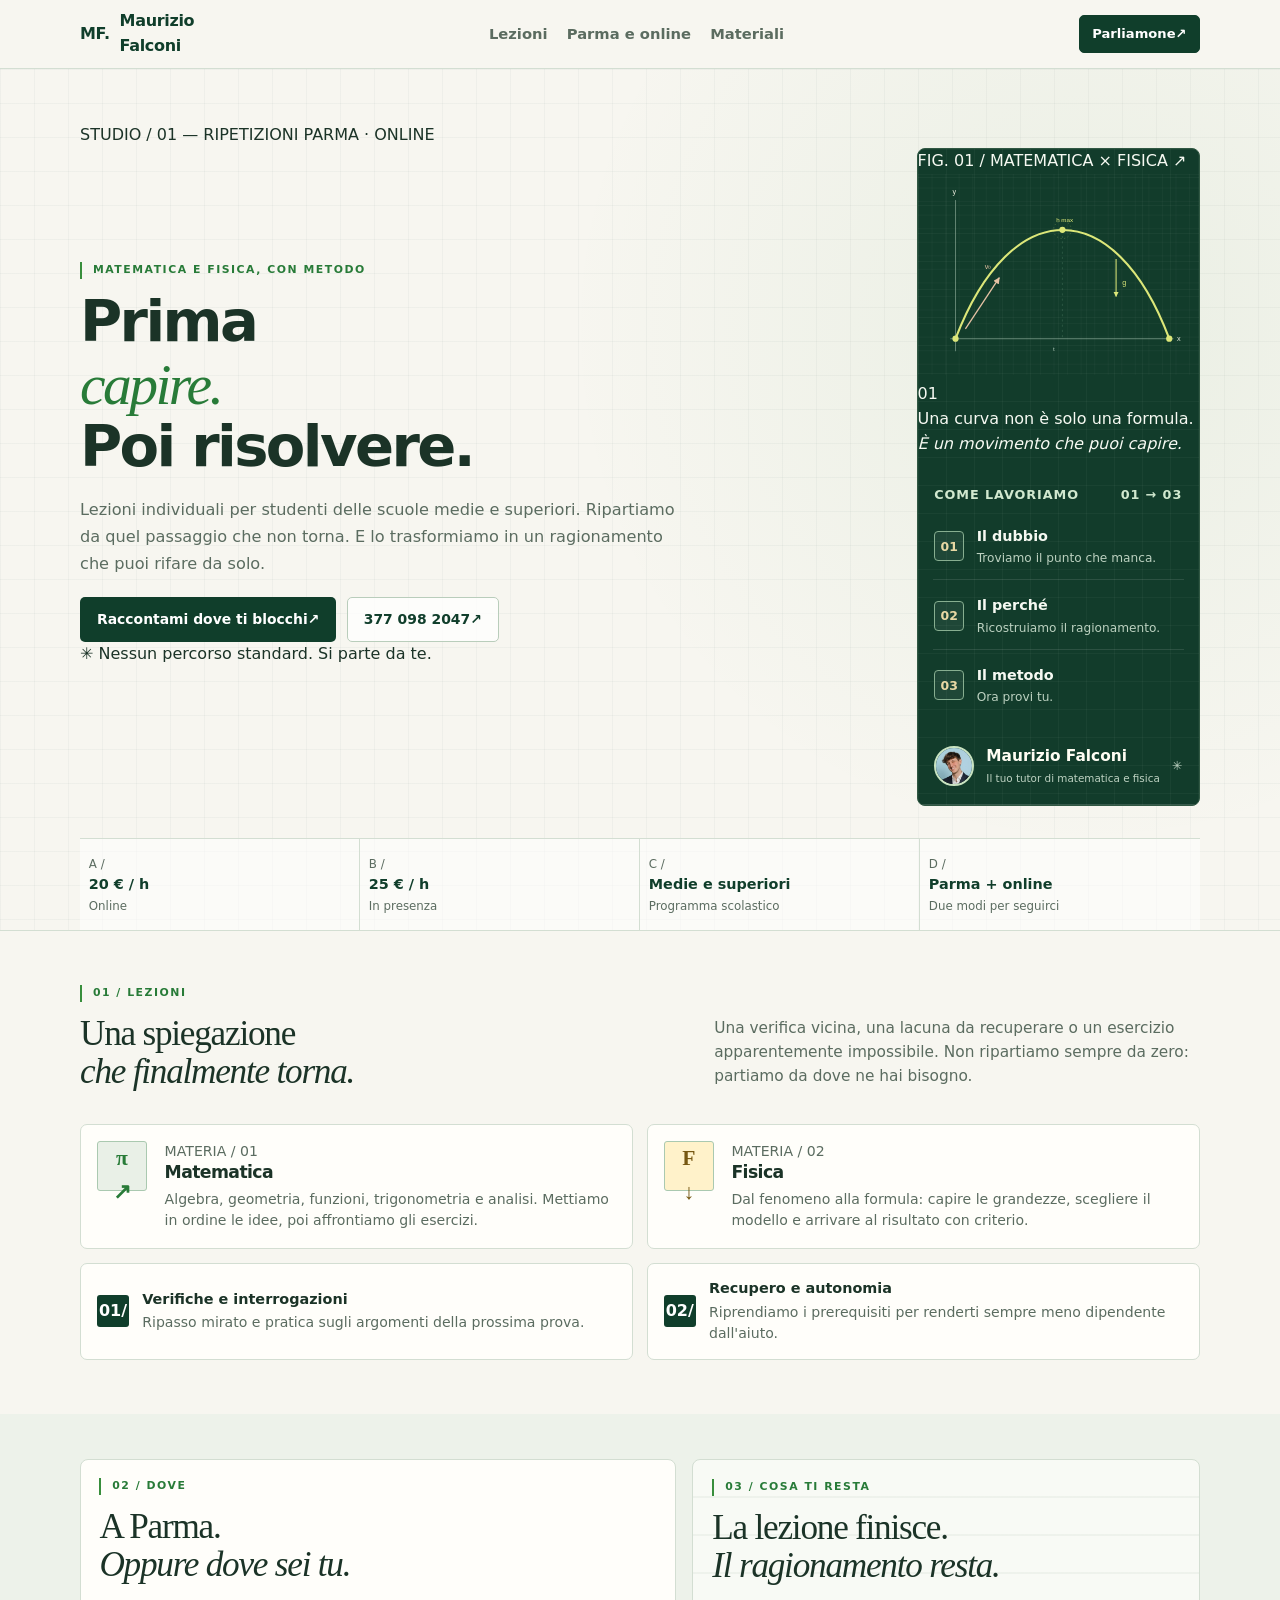
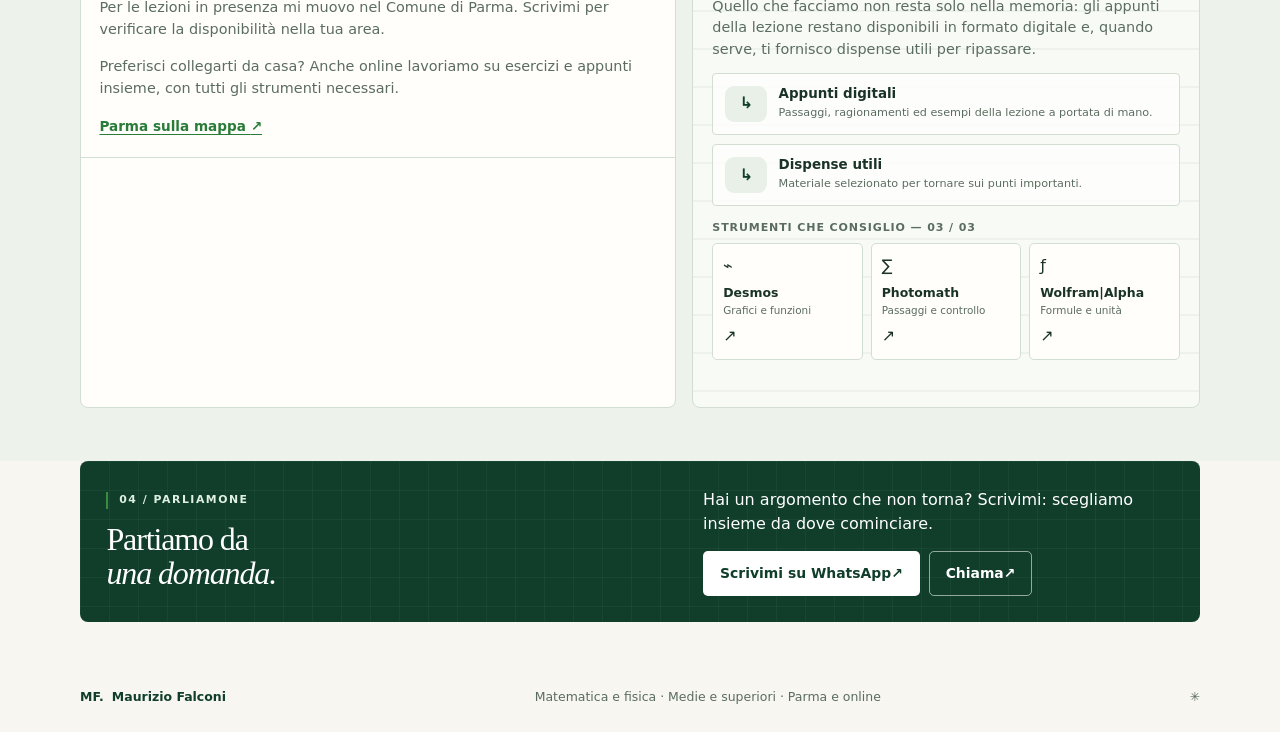
==== commit a5c30b9a: "design: replace generic landing layout with editorial teaching narrative" ====
--- a/index.html
+++ b/index.html
@@ -3,11 +3,11 @@
 <head>
   <meta charset="utf-8">
   <meta name="viewport" content="width=device-width, initial-scale=1">
-  <meta name="description" content="Lezioni individuali di matematica e fisica a Parma e online con Maurizio Falconi. Un metodo chiaro, esercizi guidati e appunti digitali per medie e superiori.">
-  <meta name="theme-color" content="#103e2b">
-  <title>Maurizio Falconi — Ripetizioni di matematica e fisica</title>
+  <meta name="description" content="Matematica e fisica a Parma e online: ripetizioni individuali per scuole medie e superiori con Maurizio Falconi. Prima capire, poi risolvere.">
+  <meta name="theme-color" content="#142f25">
+  <title>Maurizio Falconi — Matematica e fisica, Parma e online</title>
   <link rel="icon" href="assets/mf-circle-logo.png">
-  <link rel="stylesheet" href="styles.css?v=20261113-rework1">
+  <link rel="stylesheet" href="styles.css?v=20261113-editorial2">
 </head>
 <body>
   <a class="skip-link" href="#contenuto">Vai al contenuto</a>
@@ -15,84 +15,107 @@
   <header class="site-header">
     <div class="container header-inner">
       <a class="brand" href="./" aria-label="Maurizio Falconi, home">
-        <img src="assets/mf-circle-logo.png" width="38" height="38" alt="">
-        <span>Maurizio Falconi</span>
+        <span class="brand-symbol" aria-hidden="true">MF<span class="symbol-dot">.</span></span>
+        <span class="brand-label">Maurizio<br>Falconi</span>
       </a>
-
       <nav aria-label="Navigazione principale">
         <a href="#lezioni">Lezioni</a>
-        <a href="#parma">Parma</a>
+        <a href="#parma">Parma e online</a>
         <a href="#materiali">Materiali</a>
       </nav>
-
-      <a class="header-cta" href="https://wa.me/393770982047" rel="noopener noreferrer">WhatsApp</a>
+      <a class="header-cta" href="https://wa.me/393770982047" rel="noopener noreferrer">Parliamone <span aria-hidden="true">↗</span></a>
     </div>
   </header>
 
   <main id="contenuto">
-    <section class="hero">
+    <section class="hero" aria-labelledby="hero-title">
+      <div class="container hero-rule">
+        <span>STUDIO / 01 — RIPETIZIONI</span>
+        <span>PARMA · ONLINE</span>
+      </div>
       <div class="container hero-layout">
         <div class="hero-copy-wrap">
-          <p class="eyebrow">Ripetizioni a Parma e online</p>
-          <h1>Matematica e fisica.<br><em>Il punto è capire.</em></h1>
+          <p class="eyebrow">Matematica e fisica, con metodo</p>
+          <h1 id="hero-title">Prima<br><em>capire.</em><br>Poi risolvere<span class="accent-period">.</span></h1>
           <p class="hero-copy">
             Lezioni individuali per studenti delle scuole medie e superiori.
-            Partiamo dal passaggio che non torna, lo capiamo davvero e lo mettiamo alla prova con esercizi che impari ad affrontare in autonomia.
+            Ripartiamo da quel passaggio che non torna. E lo trasformiamo in un ragionamento che puoi rifare da solo.
           </p>
-
           <div class="hero-actions">
-            <a class="button primary" href="https://wa.me/393770982047" rel="noopener noreferrer">Parliamone su WhatsApp</a>
-            <a class="button secondary" href="tel:+393770982047">377 098 2047</a>
-          </div>
-
-          <div class="hero-prices" aria-label="Prezzi">
-            <span><strong>20 € / h</strong> online</span>
-            <span><strong>25 € / h</strong> in presenza</span>
-          </div>
-        </div>
-
-        <aside class="lesson-preview" aria-label="Come si svolge una lezione">
+            <a class="button primary" href="https://wa.me/393770982047" rel="noopener noreferrer">
+              Raccontami dove ti blocchi <span aria-hidden="true">↗</span>
+            </a>
+            <a class="button secondary" href="tel:+393770982047">377 098 2047 <span aria-hidden="true">↗</span></a>
+          </div>
+          <p class="hero-footnote"><span class="tiny-star" aria-hidden="true">✳</span> Nessun percorso standard. Si parte da te.</p>
+        </div>
+
+        <aside class="lesson-preview" aria-label="Un esempio per capire il mio metodo">
+          <div class="figure-head">
+            <span>FIG. 01 / MATEMATICA × FISICA</span>
+            <span class="figure-mark" aria-hidden="true">↗</span>
+          </div>
+          <div class="figure-illustration">
+            <svg class="trajectory-figure" viewBox="0 0 540 385" role="img" aria-labelledby="trajectory-title trajectory-description">
+              <title id="trajectory-title">La parabola di un movimento</title>
+              <desc id="trajectory-description">Un diagramma su assi cartesiani mostra la traiettoria parabolica di un corpo, con la velocità iniziale e l'accelerazione di gravità.</desc>
+              <defs>
+                <pattern id="graph-paper" width="26" height="26" patternUnits="userSpaceOnUse">
+                  <path d="M26 0H0V26" stroke="#bdd6c2" stroke-opacity=".13" stroke-width="1" fill="none"/>
+                </pattern>
+                <marker id="arrow-light" viewBox="0 0 10 10" refX="9" refY="5" markerWidth="5" markerHeight="5" orient="auto-start-reverse">
+                  <path d="M0 0 10 5 0 10Z" fill="#dce779"/>
+                </marker>
+                <marker id="arrow-sand" viewBox="0 0 10 10" refX="9" refY="5" markerWidth="5" markerHeight="5" orient="auto-start-reverse">
+                  <path d="M0 0 10 5 0 10Z" fill="#e5c1a4"/>
+                </marker>
+              </defs>
+              <rect width="540" height="385" fill="url(#graph-paper)"/>
+              <line x1="62" y1="316" x2="490" y2="316" stroke="#a9c4b3" stroke-opacity=".7" stroke-width="1.5"/>
+              <line x1="72" y1="340" x2="72" y2="50" stroke="#a9c4b3" stroke-opacity=".7" stroke-width="1.5"/>
+              <path d="M72 316 C178 38 378 38 482 316" class="trajectory" fill="none" stroke="#dce779" stroke-width="4" stroke-linecap="round"/>
+              <circle cx="72" cy="316" r="6" fill="#dce779"/>
+              <circle cx="277" cy="107" r="6" fill="#dce779"/>
+              <circle cx="482" cy="316" r="6" fill="#dce779"/>
+              <circle cx="277" cy="107" r="17" stroke="#dce779" stroke-opacity=".5" fill="none" stroke-dasharray="2 5"/>
+              <path d="M91 297L156 199" stroke="#e5c1a4" stroke-width="2.5" marker-end="url(#arrow-sand)" />
+              <path d="M380 163L380 235" stroke="#dce779" stroke-width="2" marker-end="url(#arrow-light)" />
+              <path d="M277 119V315" stroke="#96c7a2" stroke-opacity=".38" stroke-dasharray="4 6"/>
+              <g fill="#e8eadb" font-family="Arial, Helvetica, sans-serif" font-size="14">
+                <text x="497" y="321">x</text>
+                <text x="66" y="38">y</text>
+                <text x="128" y="182" fill="#e5c1a4">v₀</text>
+                <text x="392" y="213" fill="#dce779">g</text>
+                <text x="265" y="92" font-size="12" fill="#dce779">h max</text>
+                <text x="259" y="340" font-size="12" fill="#a9c4b3">t</text>
+              </g>
+            </svg>
+            <div class="figure-thesis">
+              <span class="figure-no">01</span>
+              <p>Una curva non è solo una formula.<br><em>È un movimento che puoi capire.</em></p>
+            </div>
+          </div>
+          <div class="preview-title">
+            <span>COME LAVORIAMO</span><span>01 → 03</span>
+          </div>
+          <ol class="preview-steps">
+            <li><span class="step-icon">01</span><div><strong>Il dubbio</strong><small>Troviamo il punto che manca.</small></div></li>
+            <li><span class="step-icon">02</span><div><strong>Il perché</strong><small>Ricostruiamo il ragionamento.</small></div></li>
+            <li><span class="step-icon">03</span><div><strong>Il metodo</strong><small>Ora provi tu.</small></div></li>
+          </ol>
           <div class="preview-tutor">
-            <img class="tutor-headshot" src="assets/maurizio-headshot.webp" width="48" height="48" alt="Ritratto di Maurizio Falconi">
-            <div>
-              <strong>Maurizio Falconi</strong>
-              <span>Tutor · matematica e fisica</span>
-            </div>
-          </div>
-
-          <div class="preview-title">
-            <span>Dal dubbio al metodo</span>
-            <span class="preview-badge">1 : 1</span>
-          </div>
-
-          <ol class="preview-steps">
-            <li>
-              <span class="step-icon">1</span>
-              <div><strong>Partiamo da dove ti blocchi</strong><small>Un esercizio, un argomento, una domanda.</small></div>
-            </li>
-            <li>
-              <span class="step-icon">2</span>
-              <div><strong>Ricostruiamo il ragionamento</strong><small>Un passaggio alla volta, senza salti.</small></div>
-            </li>
-            <li>
-              <span class="step-icon">3</span>
-              <div><strong>Poi ci riprovi tu</strong><small>Per portare il metodo anche fuori dalla lezione.</small></div>
-            </li>
-          </ol>
-
-          <div class="preview-formulas" aria-hidden="true">
-            <span>y = ax² + bx + c</span>
-            <span>F = ma</span>
-            <span>Δ = b² − 4ac</span>
+            <img class="tutor-headshot" src="assets/maurizio-headshot.webp" width="40" height="40" alt="Ritratto di Maurizio Falconi">
+            <span><strong>Maurizio Falconi</strong><small>Il tuo tutor di matematica e fisica</small></span>
+            <span class="tutor-star" aria-hidden="true">✳</span>
           </div>
         </aside>
       </div>
 
       <div class="container compact-strip" aria-label="Informazioni principali">
-        <div><strong>Matematica</strong><span>dai concetti agli esercizi</span></div>
-        <div><strong>Fisica</strong><span>capire prima di calcolare</span></div>
-        <div><strong>Medie e superiori</strong><span>un percorso su misura</span></div>
-        <div><strong>Parma + online</strong><span>scegli come seguire</span></div>
+        <div><span class="strip-index">A /</span><strong>20 € / h</strong><span>Online</span></div>
+        <div><span class="strip-index">B /</span><strong>25 € / h</strong><span>In presenza</span></div>
+        <div><span class="strip-index">C /</span><strong>Medie e superiori</strong><span>Programma scolastico</span></div>
+        <div><span class="strip-index">D /</span><strong>Parma + online</strong><span>Due modi per seguirci</span></div>
       </div>
     </section>
 
@@ -100,39 +123,32 @@
       <div class="container">
         <div class="section-heading inline-heading">
           <div>
-            <p class="eyebrow">Lezioni</p>
-            <h2>Partiamo da quello che non torna.</h2>
+            <p class="eyebrow section-code">01 / LEZIONI</p>
+            <h2>Una spiegazione<br><em>che finalmente torna.</em></h2>
           </div>
           <p>
-            Una verifica vicina, un argomento poco chiaro, basi da ricostruire. La lezione parte da ciò che ti serve, non da un programma standard.
+            Una verifica vicina, una lacuna da recuperare o un esercizio apparentemente impossibile.
+            Non ripartiamo sempre da zero: partiamo da dove ne hai bisogno.
           </p>
         </div>
-
         <div class="lesson-grid">
           <article class="subject-card">
-            <div class="subject-symbol" aria-hidden="true">π</div>
-            <div>
-              <h3>Matematica</h3>
-              <p>Dall’algebra alle funzioni, dalla geometria all’analisi: mettiamo in ordine i concetti e poi li usiamo.</p>
-            </div>
-          </article>
-
+            <span class="subject-symbol" aria-hidden="true">π<span>↗</span></span>
+            <div><p class="subject-index">MATERIA / 01</p><h3>Matematica</h3>
+            <p>Algebra, geometria, funzioni, trigonometria e analisi. Mettiamo in ordine le idee, poi affrontiamo gli esercizi.</p></div>
+          </article>
           <article class="subject-card">
-            <div class="subject-symbol physics-symbol" aria-hidden="true">F</div>
-            <div>
-              <h3>Fisica</h3>
-              <p>Prima capiamo il fenomeno, poi scegliamo le formule e affrontiamo il problema.</p>
-            </div>
-          </article>
-
+            <span class="subject-symbol physics-symbol" aria-hidden="true">F<span>↓</span></span>
+            <div><p class="subject-index">MATERIA / 02</p><h3>Fisica</h3>
+            <p>Dal fenomeno alla formula: capire le grandezze, scegliere il modello e arrivare al risultato con criterio.</p></div>
+          </article>
           <article class="mini-card">
-            <span class="mini-icon" aria-hidden="true">✓</span>
-            <div><strong>Verifiche e interrogazioni</strong><p>Ripasso mirato ed esercizi sugli argomenti della prossima prova.</p></div>
-          </article>
-
+            <span class="mini-icon" aria-hidden="true">01/</span>
+            <div><strong>Verifiche e interrogazioni</strong><p>Ripasso mirato e pratica sugli argomenti della prossima prova.</p></div>
+          </article>
           <article class="mini-card">
-            <span class="mini-icon" aria-hidden="true">↗</span>
-            <div><strong>Recupero e autonomia</strong><p>Ripartiamo dai prerequisiti e lavoriamo per renderti autonomo.</p></div>
+            <span class="mini-icon" aria-hidden="true">02/</span>
+            <div><strong>Recupero e autonomia</strong><p>Riprendiamo i prerequisiti per renderti sempre meno dipendente dall'aiuto.</p></div>
           </article>
         </div>
       </div>
@@ -142,15 +158,12 @@
       <div class="container utility-grid">
         <article id="parma" class="location-panel">
           <div class="panel-copy">
-            <p class="eyebrow">In presenza</p>
-            <h2>A Parma. Oppure dove sei tu.</h2>
-            <p>
-              Per le lezioni in presenza mi sposto nel Comune di Parma: scrivimi per verificare la disponibilità nella tua area.
-              Se preferisci collegarti da casa, lavoriamo online con gli strumenti necessari. E costa meno.
-            </p>
-            <a class="text-link" href="https://www.google.com/maps/search/?api=1&query=Parma%2C%20PR" rel="noopener noreferrer">Apri Parma su Google Maps <span aria-hidden="true">↗</span></a>
-          </div>
-
+            <p class="eyebrow section-code">02 / DOVE</p>
+            <h2>A Parma.<br><em>Oppure dove sei tu.</em></h2>
+            <p>Per le lezioni in presenza mi muovo nel Comune di Parma. Scrivimi per verificare la disponibilità nella tua area.</p>
+            <p>Preferisci collegarti da casa? Anche online lavoriamo su esercizi e appunti insieme, con tutti gli strumenti necessari.</p>
+            <a class="text-link" href="https://www.google.com/maps/search/?api=1&query=Parma%2C%20PR" rel="noopener noreferrer">Parma sulla mappa <span aria-hidden="true">↗</span></a>
+          </div>
           <div class="map-frame">
             <iframe
               title="Mappa di Parma"
@@ -165,50 +178,34 @@
         <article id="materiali" class="resources-panel">
           <div class="resources-head">
             <div>
-              <p class="eyebrow">Materiali</p>
-              <h2>La lezione continua nei tuoi appunti.</h2>
-            </div>
-            <p>
-              Quello che capiamo insieme non si perde: gli appunti della lezione restano disponibili in formato digitale
-              e, quando serve, ti fornisco dispense utili per riprendere formule, passaggi ed esercizi.
-            </p>
-          </div>
-
+              <p class="eyebrow section-code">03 / COSA TI RESTA</p>
+              <h2>La lezione finisce.<br><em>Il ragionamento resta.</em></h2>
+            </div>
+            <p>Quello che facciamo non resta solo nella memoria: gli appunti della lezione restano disponibili in formato digitale e, quando serve, ti fornisco dispense utili per ripassare.</p>
+          </div>
           <div class="resource-benefits">
             <div class="resource-benefit">
-              <span class="resource-icon note-icon" aria-hidden="true"><i></i><i></i><i></i></span>
-              <div class="resource-benefit-copy">
-                <strong>Appunti digitali</strong>
-                <small>Rivedi passaggi ed esempi con calma, quando ti servono.</small>
-              </div>
-            </div>
-
+              <span class="resource-icon" aria-hidden="true">↳</span>
+              <div class="resource-benefit-copy"><strong>Appunti digitali</strong><small>Passaggi, ragionamenti ed esempi della lezione a portata di mano.</small></div>
+            </div>
             <div class="resource-benefit">
-              <span class="resource-icon handout-icon" aria-hidden="true">▤</span>
-              <div class="resource-benefit-copy">
-                <strong>Dispense utili</strong>
-                <small>Teoria ed esercizi selezionati per il tuo ripasso.</small>
-              </div>
-            </div>
-          </div>
-
-          <p class="tools-label">Strumenti che consiglio</p>
+              <span class="resource-icon" aria-hidden="true">↳</span>
+              <div class="resource-benefit-copy"><strong>Dispense utili</strong><small>Materiale selezionato per tornare sui punti importanti.</small></div>
+            </div>
+          </div>
+          <p class="tools-label">STRUMENTI CHE CONSIGLIO — 03 / 03</p>
           <div class="tools-row">
             <a class="tool-chip" href="https://www.desmos.com/calculator?lang=it" rel="noopener noreferrer">
-              <span class="resource-icon desmos-icon" aria-hidden="true">
-                <svg viewBox="0 0 54 40"><path d="M3 34 C10 31, 14 10, 25 19 C34 27, 37 4, 51 5"/></svg>
-              </span>
-              <span class="tool-copy"><strong>Desmos</strong><small>Grafici e funzioni</small></span>
-            </a>
-
+              <span class="tool-symbol" aria-hidden="true">⌁</span>
+              <span class="tool-copy"><strong>Desmos</strong><small>Grafici e funzioni</small></span><span class="tool-arrow" aria-hidden="true">↗</span>
+            </a>
             <a class="tool-chip" href="https://photomath.com/it" rel="noopener noreferrer">
-              <span class="resource-icon photomath-icon" aria-hidden="true">⌗</span>
-              <span class="tool-copy"><strong>Photomath</strong><small>Passaggi e controllo</small></span>
-            </a>
-
+              <span class="tool-symbol" aria-hidden="true">∑</span>
+              <span class="tool-copy"><strong>Photomath</strong><small>Passaggi e controllo</small></span><span class="tool-arrow" aria-hidden="true">↗</span>
+            </a>
             <a class="tool-chip" href="https://www.wolframalpha.com/" rel="noopener noreferrer">
-              <span class="resource-icon wolfram-icon" aria-hidden="true">∑</span>
-              <span class="tool-copy"><strong>Wolfram|Alpha</strong><small>Formule e unità</small></span>
+              <span class="tool-symbol" aria-hidden="true">ƒ</span>
+              <span class="tool-copy"><strong>Wolfram|Alpha</strong><small>Formule e unità</small></span><span class="tool-arrow" aria-hidden="true">↗</span>
             </a>
           </div>
         </article>
@@ -218,13 +215,15 @@
     <section id="contatti" class="contact-section">
       <div class="container contact-bar">
         <div>
-          <p class="eyebrow light">Contatti</p>
-          <h2>Il primo passo è parlarne.</h2>
-        </div>
-        <p>Raccontami cosa stai studiando e dove ti serve una mano. Ti rispondo sulle modalità e sulla disponibilità.</p>
-        <div class="contact-actions">
-          <a class="button white" href="https://wa.me/393770982047" rel="noopener noreferrer">WhatsApp</a>
-          <a class="button ghost" href="tel:+393770982047">Chiama</a>
+          <p class="eyebrow light">04 / PARLIAMONE</p>
+          <h2>Partiamo da<br><em>una domanda.</em></h2>
+        </div>
+        <div class="contact-side">
+          <p>Hai un argomento che non torna? Scrivimi: scegliamo insieme da dove cominciare.</p>
+          <div class="contact-actions">
+            <a class="button white" href="https://wa.me/393770982047" rel="noopener noreferrer">Scrivimi su WhatsApp <span aria-hidden="true">↗</span></a>
+            <a class="button ghost" href="tel:+393770982047">Chiama <span aria-hidden="true">↗</span></a>
+          </div>
         </div>
       </div>
     </section>
@@ -232,11 +231,9 @@
 
   <footer>
     <div class="container footer-inner">
-      <div class="footer-brand">
-        <img src="assets/mf-circle-logo.png" width="28" height="28" alt="">
-        <span>Maurizio Falconi</span>
-      </div>
+      <div class="footer-brand"><span class="footer-symbol" aria-hidden="true">MF.</span><span>Maurizio Falconi</span></div>
       <span>Matematica e fisica · Medie e superiori · Parma e online</span>
+      <span class="footer-asterisk" aria-hidden="true">✳</span>
     </div>
   </footer>
 </body>
--- a/styles.css
+++ b/styles.css
@@ -1,16 +1,16 @@
 :root {
   --green: #388e3c;
-  --green-dark: #266d2b;
-  --green-deep: #174c1e;
-  --green-soft: #eef7ef;
-  --cream: #fffdf8;
-  --paper: #ffffff;
-  --yellow: #ffd166;
-  --text: #213126;
-  --muted: #667269;
-  --line: #dce7dd;
-  --shadow: 0 16px 42px rgba(31, 80, 37, .10);
-  --shadow-soft: 0 8px 24px rgba(31, 80, 37, .07);
+  --green-dark: #287b38;
+  --green-deep: #103e2b;
+  --green-soft: #e9f0e7;
+  --cream: #f7f6f0;
+  --paper: #fffefa;
+  --yellow: #edcd7d;
+  --text: #1b3327;
+  --muted: #5b6c60;
+  --line: #d3ded2;
+  --shadow: none;
+  --shadow-soft: none;
   font-family: Inter, ui-sans-serif, system-ui, -apple-system, BlinkMacSystemFont, "Segoe UI", sans-serif;
   color-scheme: light;
 }
@@ -56,12 +56,12 @@
   position: sticky;
   top: 0;
   z-index: 30;
-  border-bottom: 1px solid rgba(220, 231, 221, .95);
-  background: rgba(255, 253, 248, .94);
+  border-bottom: 1px solid var(--line);
+  background: rgba(247, 246, 240, .96);
   backdrop-filter: blur(12px);
 }
 .header-inner {
-  min-height: 64px;
+  min-height: 68px;
   display: flex;
   align-items: center;
   justify-content: space-between;
@@ -72,7 +72,8 @@
   align-items: center;
   gap: .62rem;
   color: var(--green-deep);
-  font-weight: 850;
+  font-weight: 800;
+  letter-spacing: -.02em;
   text-decoration: none;
 }
 .brand img { border-radius: 50%; }
@@ -88,22 +89,25 @@
 }
 nav a:hover { color: var(--green-dark); }
 .header-cta {
-  display: none;
-  padding: .55rem .78rem;
-  border-radius: 10px;
-  background: var(--green);
+  display: inline-flex;
+  padding: .48rem .78rem;
+  border-radius: 5px;
+  border: 1px solid var(--green-deep);
+  background: var(--green-deep);
   color: white;
-  font-size: .88rem;
+  font-size: .82rem;
+  font-weight: 750;
+  text-decoration: none;
+}
+
+.eyebrow {
+  margin: 0 0 .8rem;
+  color: var(--green-dark);
+  border-left: 2px solid var(--green);
+  padding-left: .68rem;
+  font-size: .68rem;
   font-weight: 800;
-  text-decoration: none;
-}
-
-.eyebrow {
-  margin: 0 0 .45rem;
-  color: var(--green-dark);
-  font-size: .72rem;
-  font-weight: 900;
-  letter-spacing: .1em;
+  letter-spacing: .14em;
   text-transform: uppercase;
 }
 .eyebrow.light { color: #dff0e0; }
@@ -114,13 +118,26 @@
   letter-spacing: -.035em;
 }
 h1 {
-  max-width: 680px;
-  margin-bottom: 1rem;
-  font-size: clamp(2.45rem, 5.8vw, 3.8rem);
+  max-width: 720px;
+  margin-bottom: 1.12rem;
+  font-size: clamp(2.45rem, 4.5vw, 3.65rem);
+  font-weight: 800;
+  letter-spacing: -.045em;
+}
+h1 em {
+  display: inline-block;
+  color: var(--green-dark);
+  font-family: Georgia, 'Times New Roman', serif;
+  font-style: italic;
+  font-weight: 400;
+  letter-spacing: -.045em;
 }
 h2 {
   margin-bottom: .75rem;
-  font-size: clamp(1.8rem, 3.8vw, 2.35rem);
+  font-family: Georgia, 'Times New Roman', serif;
+  font-size: clamp(1.75rem, 3vw, 2.2rem);
+  font-weight: 500;
+  letter-spacing: -.035em;
 }
 h3 {
   margin-bottom: .42rem;
@@ -129,22 +146,26 @@
 p { margin: 0 0 .9rem; }
 
 .hero {
-  padding: 3.2rem 0 0;
-  background:
-    radial-gradient(circle at 8% 12%, rgba(56,142,60,.08), transparent 22rem),
-    linear-gradient(180deg, #fffdf8 0%, #f7fbf6 100%);
+  padding: 3.1rem 0 0;
+  background-color: var(--cream);
+  background-image:
+    linear-gradient(rgba(16,62,43,.037) 1px, transparent 1px),
+    linear-gradient(90deg, rgba(16,62,43,.037) 1px, transparent 1px),
+    radial-gradient(circle at 85% 30%, rgba(56,142,60,.07), transparent 42%);
+  background-size: 34px 34px, 34px 34px, auto;
   border-bottom: 1px solid var(--line);
 }
 .hero-layout {
   display: grid;
-  gap: 1.6rem;
+  gap: 1.45rem;
   align-items: center;
 }
 .hero-copy-wrap { padding-bottom: .7rem; }
 .hero-copy {
-  max-width: 660px;
-  color: var(--muted);
-  font-size: 1.05rem;
+  max-width: 600px;
+  color: var(--muted);
+  font-size: 1.01rem;
+  line-height: 1.68;
 }
 .hero-actions {
   display: flex;
@@ -157,22 +178,22 @@
   display: inline-flex;
   align-items: center;
   justify-content: center;
-  padding: .68rem .92rem;
+  padding: .65rem 1rem;
   border: 1px solid transparent;
-  border-radius: 11px;
-  font-size: .92rem;
-  font-weight: 850;
+  border-radius: 5px;
+  font-size: .87rem;
+  font-weight: 760;
   text-decoration: none;
 }
 .button.primary {
-  background: var(--green);
+  background: var(--green-deep);
   color: white;
-  box-shadow: 0 8px 20px rgba(56,142,60,.18);
+  box-shadow: none;
 }
 .button.primary:hover { background: var(--green-dark); }
 .button.secondary {
-  border-color: #cddfce;
-  background: white;
+  border-color: #b9cdbb;
+  background: rgba(255,255,255,.75);
   color: var(--green-deep);
 }
 .button.white {
@@ -188,25 +209,31 @@
   display: flex;
   flex-wrap: wrap;
   gap: .55rem 1.1rem;
-  margin-top: 1rem;
-  color: var(--muted);
-  font-size: .9rem;
+  margin-top: 1.5rem;
+  padding-top: .8rem;
+  border-top: 1px solid var(--line);
+  color: var(--muted);
+  font-size: .86rem;
 }
 .hero-prices strong { color: var(--green-deep); }
 
 .lesson-preview {
   overflow: hidden;
-  border: 1px solid var(--line);
-  border-radius: 20px;
-  background: white;
-  box-shadow: var(--shadow);
+  position: relative;
+  border: 1px solid #315843;
+  border-radius: 8px;
+  color: #f6f9f2;
+  background-color: #123c2b;
+  background-image: linear-gradient(rgba(255,255,255,.035) 1px, transparent 1px), linear-gradient(90deg, rgba(255,255,255,.035) 1px, transparent 1px);
+  background-size: 28px 28px;
+  box-shadow: none;
 }
 .preview-tutor {
   display: flex;
   gap: .75rem;
   align-items: center;
   padding: 1rem 1.05rem;
-  border-bottom: 1px solid var(--line);
+  border-bottom: 1px solid rgba(255,255,255,.16);
 }
 .preview-tutor img {
   border-radius: 50%;
@@ -215,18 +242,18 @@
 .tutor-headshot {
   object-fit: cover;
   object-position: center;
-  border: 2px solid #d6e6d7;
+  border: 2px solid #c8e2c0;
 }
 .preview-tutor strong,
 .preview-tutor span {
   display: block;
 }
 .preview-tutor strong {
-  color: var(--green-deep);
+  color: #fffdf3;
   font-size: .96rem;
 }
 .preview-tutor span {
-  color: var(--muted);
+  color: #bed2c2;
   font-size: .78rem;
 }
 .preview-title {
@@ -234,16 +261,17 @@
   align-items: center;
   justify-content: space-between;
   padding: .85rem 1.05rem .55rem;
-  color: var(--green-deep);
-  font-size: .84rem;
-  font-weight: 900;
+  color: #d1e8cf;
+  font-size: .8rem;
+  font-weight: 850;
   text-transform: uppercase;
   letter-spacing: .07em;
 }
 .preview-badge {
   padding: .25rem .45rem;
-  border-radius: 999px;
-  background: var(--green-soft);
+  border-radius: 3px;
+  background: #e8d8a4;
+  color: #163c28;
   font-size: .72rem;
 }
 .preview-steps {
@@ -258,16 +286,19 @@
   grid-template-columns: 32px 1fr;
   gap: .65rem;
   align-items: center;
-  padding: .55rem .1rem;
-}
+  padding: .7rem .1rem;
+  border-bottom: 1px solid rgba(255,255,255,.11);
+}
+.preview-steps li:last-child { border-bottom: 0; }
 .step-icon {
   width: 30px;
   height: 30px;
   display: grid;
   place-items: center;
-  border-radius: 9px;
-  background: var(--green);
-  color: white;
+  border-radius: 4px;
+  border: 1px solid #87ae90;
+  background: rgba(255,255,255,.06);
+  color: #e8d8a4;
   font-size: .78rem;
   font-weight: 900;
 }
@@ -275,8 +306,8 @@
 .preview-steps small { display: block; }
 .preview-steps strong { font-size: .9rem; }
 .preview-steps small {
-  margin-top: .1rem;
-  color: var(--muted);
+  margin-top: .12rem;
+  color: #bcd1c0;
   font-size: .76rem;
 }
 .preview-formulas {
@@ -284,8 +315,9 @@
   gap: .45rem;
   flex-wrap: wrap;
   padding: .8rem 1rem;
-  background: var(--green-deep);
-  color: #ebf7eb;
+  border-top: 1px solid rgba(255,255,255,.16);
+  background: #0b2f20;
+  color: #dfebd7;
   font-family: Georgia, "Times New Roman", serif;
   font-size: .82rem;
 }
@@ -322,7 +354,8 @@
 }
 
 .compact-section {
-  padding: 3.6rem 0;
+  padding: 3.2rem 0;
+  background: #f7f6f0;
 }
 .section-heading {
   margin-bottom: 1.35rem;
@@ -343,9 +376,9 @@
 .subject-card,
 .mini-card {
   border: 1px solid var(--line);
-  border-radius: 16px;
-  background: white;
-  box-shadow: var(--shadow-soft);
+  border-radius: 7px;
+  background: var(--paper);
+  box-shadow: none;
 }
 .subject-card {
   display: grid;
@@ -358,7 +391,8 @@
   height: 50px;
   display: grid;
   place-items: center;
-  border-radius: 14px;
+  border: 1px solid #aac9b0;
+  border-radius: 3px;
   background: var(--green-soft);
   color: var(--green-dark);
   font-family: Georgia, "Times New Roman", serif;
@@ -387,10 +421,10 @@
   height: 32px;
   display: grid;
   place-items: center;
-  border-radius: 10px;
-  background: var(--green);
-  color: white;
-  font-weight: 900;
+  border-radius: 3px;
+  background: var(--green-deep);
+  color: #fff;
+  font-weight: 850;
 }
 .mini-card strong {
   display: block;
@@ -399,7 +433,8 @@
 }
 
 .utility-section {
-  padding: 3.6rem 0;
+  padding: 2.8rem 0 3.3rem;
+  background: #edf2ea;
 }
 .utility-grid {
   display: grid;
@@ -409,9 +444,9 @@
 .resources-panel {
   overflow: hidden;
   border: 1px solid var(--line);
-  border-radius: 18px;
-  background: white;
-  box-shadow: var(--shadow-soft);
+  border-radius: 8px;
+  background: #fffefa;
+  box-shadow: none;
 }
 .panel-copy,
 .resources-panel {
@@ -443,6 +478,9 @@
 .resources-panel {
   display: flex;
   flex-direction: column;
+  background-color: #f8faf5;
+  background-image: linear-gradient(transparent 95%, rgba(24,74,39,.045) 96%);
+  background-size: 100% 38px;
 }
 .resources-head {
   display: grid;
@@ -465,8 +503,8 @@
   gap: .7rem;
   padding: .75rem;
   border: 1px solid var(--line);
-  border-radius: 12px;
-  background: #fcfefb;
+  border-radius: 4px;
+  background: rgba(255,255,255,.77);
 }
 .resource-benefit-copy {
   min-width: 0;
@@ -546,8 +584,8 @@
   gap: .45rem;
   padding: .62rem;
   border: 1px solid var(--line);
-  border-radius: 11px;
-  background: white;
+  border-radius: 5px;
+  background: #fffefa;
   color: inherit;
   text-decoration: none;
 }
@@ -556,8 +594,8 @@
   width: 100%;
 }
 .tool-chip:hover {
-  border-color: #b8d5ba;
-  background: #f7fbf6;
+  border-color: #7ea686;
+  background: #f5f9f2;
 }
 .tool-chip strong {
   font-size: .78rem;
@@ -597,11 +635,13 @@
   display: grid;
   gap: .7rem 1rem;
   align-items: center;
-  padding: 1.35rem;
-  border-radius: 17px;
-  background: linear-gradient(135deg, var(--green-deep), var(--green));
+  padding: 1.65rem;
+  border-radius: 8px;
+  background-color: var(--green-deep);
+  background-image: linear-gradient(rgba(255,255,255,.04) 1px, transparent 1px), linear-gradient(90deg,rgba(255,255,255,.04) 1px, transparent 1px);
+  background-size: 29px 29px;
   color: white;
-  box-shadow: var(--shadow);
+  box-shadow: none;
 }
 .contact-bar h2 {
   margin-bottom: 0;
@@ -684,11 +724,11 @@
   nav { display: flex; }
   .header-cta { display: inline-flex; }
   .hero {
-    padding-top: 3.6rem;
+    padding-top: 3.4rem;
   }
   .hero-layout {
-    grid-template-columns: minmax(0, 1.18fr) minmax(350px, .82fr);
-    gap: 2.4rem;
+    grid-template-columns: minmax(0, 1.13fr) minmax(340px, .87fr);
+    gap: 3rem;
   }
   .lesson-preview {
     max-width: 430px;
@@ -704,10 +744,10 @@
 
 @media (max-width: 520px) {
   h1 {
-    font-size: clamp(2.25rem, 11vw, 3rem);
+    font-size: clamp(2.18rem, 9vw, 2.85rem);
   }
   .hero {
-    padding-top: 2.2rem;
+    padding-top: 1.8rem;
   }
   .compact-strip {
     width: 100%;
@@ -728,6 +768,12 @@
   .contact-bar {
     padding: 1.15rem;
   }
+  .brand { font-size: .9rem; }
+  .brand img { width: 32px; height: 32px; }
+  .header-inner { gap: .4rem; }
+  .header-cta { font-size: .75rem; padding: .43rem .58rem; }
+  .hero-actions .button { flex-grow: 1; }
+  .lesson-preview { border-radius: 6px; }
 }
 
 @media (prefers-reduced-motion: reduce) {
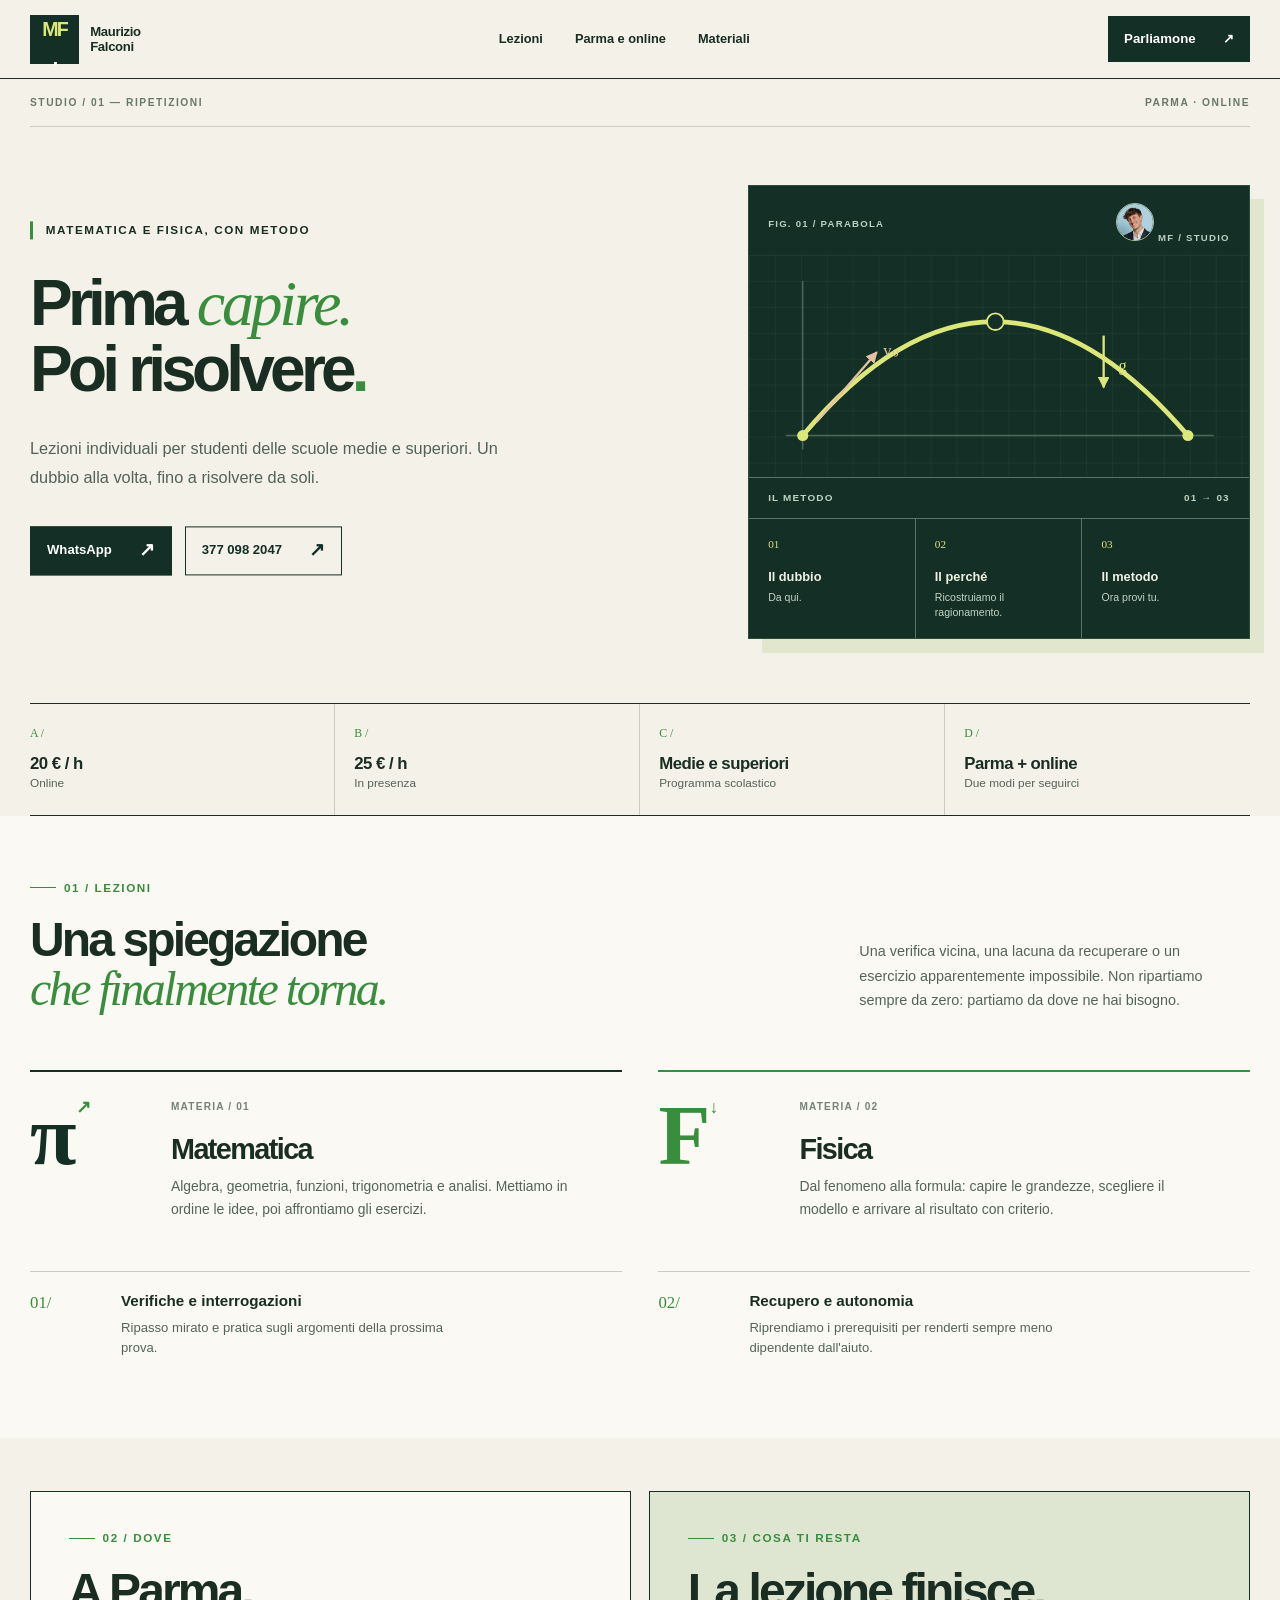
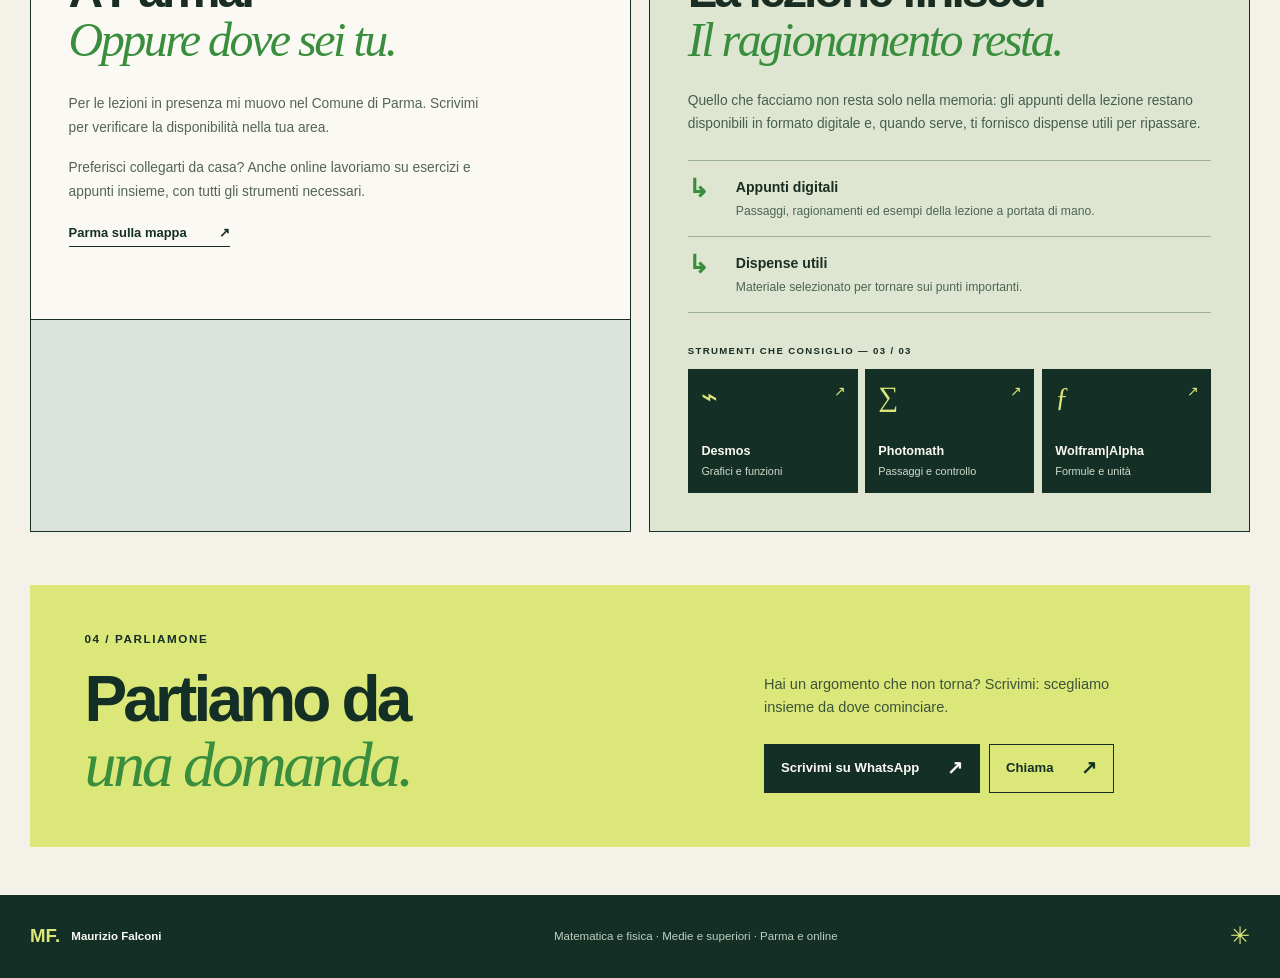
==== commit d5154233: "design: compress opening scene to a single expressive trajectory" ====
--- a/index.html
+++ b/index.html
@@ -7,7 +7,7 @@
   <meta name="theme-color" content="#142f25">
   <title>Maurizio Falconi — Matematica e fisica, Parma e online</title>
   <link rel="icon" href="assets/mf-circle-logo.png">
-  <link rel="stylesheet" href="styles.css?v=20261113-editorial2">
+  <link rel="stylesheet" href="styles.css?v=20261113-compact3">
 </head>
 <body>
   <a class="skip-link" href="#contenuto">Vai al contenuto</a>
@@ -36,78 +36,66 @@
       <div class="container hero-layout">
         <div class="hero-copy-wrap">
           <p class="eyebrow">Matematica e fisica, con metodo</p>
-          <h1 id="hero-title">Prima<br><em>capire.</em><br>Poi risolvere<span class="accent-period">.</span></h1>
+          <h1 id="hero-title">Prima <em>capire.</em><br>Poi risolvere<span class="accent-period">.</span></h1>
           <p class="hero-copy">
             Lezioni individuali per studenti delle scuole medie e superiori.
-            Ripartiamo da quel passaggio che non torna. E lo trasformiamo in un ragionamento che puoi rifare da solo.
+            Un dubbio alla volta, fino a risolvere da soli.
           </p>
           <div class="hero-actions">
             <a class="button primary" href="https://wa.me/393770982047" rel="noopener noreferrer">
-              Raccontami dove ti blocchi <span aria-hidden="true">↗</span>
+              WhatsApp <span aria-hidden="true">↗</span>
             </a>
             <a class="button secondary" href="tel:+393770982047">377 098 2047 <span aria-hidden="true">↗</span></a>
           </div>
-          <p class="hero-footnote"><span class="tiny-star" aria-hidden="true">✳</span> Nessun percorso standard. Si parte da te.</p>
-        </div>
-
-        <aside class="lesson-preview" aria-label="Un esempio per capire il mio metodo">
+        </div>
+
+        <aside class="lesson-preview" aria-label="Dal dubbio al metodo: tre passaggi">
           <div class="figure-head">
-            <span>FIG. 01 / MATEMATICA × FISICA</span>
-            <span class="figure-mark" aria-hidden="true">↗</span>
+            <span>FIG. 01 / PARABOLA</span>
+            <div class="figure-signature">
+              <img class="tutor-headshot" src="assets/maurizio-headshot.webp" width="30" height="30" alt="Ritratto di Maurizio Falconi">
+              <span aria-hidden="true">MF / STUDIO</span>
+            </div>
           </div>
           <div class="figure-illustration">
-            <svg class="trajectory-figure" viewBox="0 0 540 385" role="img" aria-labelledby="trajectory-title trajectory-description">
-              <title id="trajectory-title">La parabola di un movimento</title>
-              <desc id="trajectory-description">Un diagramma su assi cartesiani mostra la traiettoria parabolica di un corpo, con la velocità iniziale e l'accelerazione di gravità.</desc>
+            <svg class="trajectory-figure" viewBox="0 0 540 240" role="img" aria-labelledby="trajectory-title trajectory-description">
+              <title id="trajectory-title">Una traiettoria parabolica</title>
+              <desc id="trajectory-description">Un arco matematico descrive un moto fisico: il vettore della velocità iniziale e la gravità.</desc>
               <defs>
-                <pattern id="graph-paper" width="26" height="26" patternUnits="userSpaceOnUse">
-                  <path d="M26 0H0V26" stroke="#bdd6c2" stroke-opacity=".13" stroke-width="1" fill="none"/>
+                <pattern id="graph-paper" width="28" height="28" patternUnits="userSpaceOnUse">
+                  <path d="M28 0H0V28" stroke="#bdd6c2" stroke-opacity=".11" stroke-width="1" fill="none"/>
                 </pattern>
-                <marker id="arrow-light" viewBox="0 0 10 10" refX="9" refY="5" markerWidth="5" markerHeight="5" orient="auto-start-reverse">
+                <marker id="arrow-sand" viewBox="0 0 10 10" refX="9" refY="5" markerWidth="5" markerHeight="5" orient="auto">
+                  <path d="M0 0 10 5 0 10Z" fill="#e5c1a4"/>
+                </marker>
+                <marker id="arrow-lime" viewBox="0 0 10 10" refX="9" refY="5" markerWidth="5" markerHeight="5" orient="auto">
                   <path d="M0 0 10 5 0 10Z" fill="#dce779"/>
                 </marker>
-                <marker id="arrow-sand" viewBox="0 0 10 10" refX="9" refY="5" markerWidth="5" markerHeight="5" orient="auto-start-reverse">
-                  <path d="M0 0 10 5 0 10Z" fill="#e5c1a4"/>
-                </marker>
               </defs>
-              <rect width="540" height="385" fill="url(#graph-paper)"/>
-              <line x1="62" y1="316" x2="490" y2="316" stroke="#a9c4b3" stroke-opacity=".7" stroke-width="1.5"/>
-              <line x1="72" y1="340" x2="72" y2="50" stroke="#a9c4b3" stroke-opacity=".7" stroke-width="1.5"/>
-              <path d="M72 316 C178 38 378 38 482 316" class="trajectory" fill="none" stroke="#dce779" stroke-width="4" stroke-linecap="round"/>
-              <circle cx="72" cy="316" r="6" fill="#dce779"/>
-              <circle cx="277" cy="107" r="6" fill="#dce779"/>
-              <circle cx="482" cy="316" r="6" fill="#dce779"/>
-              <circle cx="277" cy="107" r="17" stroke="#dce779" stroke-opacity=".5" fill="none" stroke-dasharray="2 5"/>
-              <path d="M91 297L156 199" stroke="#e5c1a4" stroke-width="2.5" marker-end="url(#arrow-sand)" />
-              <path d="M380 163L380 235" stroke="#dce779" stroke-width="2" marker-end="url(#arrow-light)" />
-              <path d="M277 119V315" stroke="#96c7a2" stroke-opacity=".38" stroke-dasharray="4 6"/>
-              <g fill="#e8eadb" font-family="Arial, Helvetica, sans-serif" font-size="14">
-                <text x="497" y="321">x</text>
-                <text x="66" y="38">y</text>
-                <text x="128" y="182" fill="#e5c1a4">v₀</text>
-                <text x="392" y="213" fill="#dce779">g</text>
-                <text x="265" y="92" font-size="12" fill="#dce779">h max</text>
-                <text x="259" y="340" font-size="12" fill="#a9c4b3">t</text>
+              <rect width="540" height="240" fill="url(#graph-paper)"/>
+              <path d="M58 210V28 M40 195H502" fill="none" stroke="#a9c4b3" stroke-opacity=".38" stroke-width="1.5"/>
+              <path class="trajectory" d="M58 195Q264 -51 474 195" fill="none" stroke="#dce779" stroke-width="5" stroke-linecap="round"/>
+              <circle cx="58" cy="195" r="6" fill="#dce779"/>
+              <circle cx="474" cy="195" r="6" fill="#dce779"/>
+              <circle cx="266" cy="72" r="9" stroke="#dce779" stroke-width="2" fill="#142f25"/>
+              <path d="M73 180L138 105" fill="none" stroke="#e5c1a4" stroke-width="2.5" marker-end="url(#arrow-sand)"/>
+              <path d="M383 87V143" fill="none" stroke="#dce779" stroke-width="2.5" marker-end="url(#arrow-lime)"/>
+              <g font-family="Georgia, 'Times New Roman', serif" font-size="18" fill="#e5c1a4">
+                <text x="145" y="109">v₀</text>
+              </g>
+              <g font-family="Georgia, 'Times New Roman', serif" font-size="18" fill="#dce779">
+                <text x="399" y="125">g</text>
               </g>
             </svg>
-            <div class="figure-thesis">
-              <span class="figure-no">01</span>
-              <p>Una curva non è solo una formula.<br><em>È un movimento che puoi capire.</em></p>
-            </div>
           </div>
           <div class="preview-title">
-            <span>COME LAVORIAMO</span><span>01 → 03</span>
+            <span>IL METODO</span><span>01 → 03</span>
           </div>
           <ol class="preview-steps">
-            <li><span class="step-icon">01</span><div><strong>Il dubbio</strong><small>Troviamo il punto che manca.</small></div></li>
+            <li><span class="step-icon">01</span><div><strong>Il dubbio</strong><small>Da qui.</small></div></li>
             <li><span class="step-icon">02</span><div><strong>Il perché</strong><small>Ricostruiamo il ragionamento.</small></div></li>
             <li><span class="step-icon">03</span><div><strong>Il metodo</strong><small>Ora provi tu.</small></div></li>
           </ol>
-          <div class="preview-tutor">
-            <img class="tutor-headshot" src="assets/maurizio-headshot.webp" width="40" height="40" alt="Ritratto di Maurizio Falconi">
-            <span><strong>Maurizio Falconi</strong><small>Il tuo tutor di matematica e fisica</small></span>
-            <span class="tutor-star" aria-hidden="true">✳</span>
-          </div>
         </aside>
       </div>
 
--- a/styles.css
+++ b/styles.css
@@ -1,790 +1,241 @@
 :root {
   --green: #388e3c;
-  --green-dark: #287b38;
-  --green-deep: #103e2b;
-  --green-soft: #e9f0e7;
-  --cream: #f7f6f0;
-  --paper: #fffefa;
-  --yellow: #edcd7d;
-  --text: #1b3327;
-  --muted: #5b6c60;
-  --line: #d3ded2;
-  --shadow: none;
-  --shadow-soft: none;
-  font-family: Inter, ui-sans-serif, system-ui, -apple-system, BlinkMacSystemFont, "Segoe UI", sans-serif;
+  --forest: #142f25;
+  --forest-dark: #0e241b;
+  --ink: #192d23;
+  --muted: #536457;
+  --paper: #f4f1e8;
+  --cream: #fbf9f3;
+  --lime: #dce779;
+  --peach: #e5c1a4;
+  --line: #c9cec2;
+  --line-dark: #587668;
   color-scheme: light;
-}
-
+  font-family: Arial, Helvetica, sans-serif;
+}
 * { box-sizing: border-box; }
 html { scroll-behavior: smooth; }
-body {
-  margin: 0;
-  background: var(--cream);
-  color: var(--text);
-  font-size: 16px;
-  line-height: 1.55;
-}
+body { margin: 0; background: var(--paper); color: var(--ink); font-size: 16px; line-height: 1.5; }
 img { max-width: 100%; height: auto; }
 a { color: inherit; }
-section[id] { scroll-margin-top: 78px; }
-
-a:focus-visible,
-.button:focus-visible,
-.header-cta:focus-visible {
-  outline: 3px solid var(--yellow);
-  outline-offset: 3px;
-}
-
-.skip-link {
-  position: absolute;
-  left: 1rem;
-  top: -4rem;
-  z-index: 100;
-  padding: .65rem .9rem;
-  border-radius: 10px;
-  background: var(--green-deep);
-  color: white;
-}
+p { margin: 0 0 1rem; }
+section[id], article[id] { scroll-margin-top: 78px; }
+.container { width: min(1220px, calc(100% - 3rem)); margin-inline: auto; }
+a:focus-visible { outline: 3px solid var(--green); outline-offset: 4px; }
+.skip-link { position: absolute; z-index: 100; top: -70px; left: 1rem; background: white; color: var(--forest); padding: .7rem 1rem; }
 .skip-link:focus { top: 1rem; }
 
-.container {
-  width: min(1120px, calc(100% - 2rem));
-  margin-inline: auto;
-}
-
-.site-header {
-  position: sticky;
-  top: 0;
-  z-index: 30;
-  border-bottom: 1px solid var(--line);
-  background: rgba(247, 246, 240, .96);
-  backdrop-filter: blur(12px);
-}
-.header-inner {
-  min-height: 68px;
-  display: flex;
-  align-items: center;
-  justify-content: space-between;
-  gap: 1rem;
-}
-.brand {
-  display: inline-flex;
-  align-items: center;
-  gap: .62rem;
-  color: var(--green-deep);
-  font-weight: 800;
-  letter-spacing: -.02em;
-  text-decoration: none;
-}
-.brand img { border-radius: 50%; }
-nav {
-  display: none;
-  gap: 1.2rem;
-}
-nav a {
-  color: var(--muted);
-  font-size: .92rem;
-  font-weight: 700;
-  text-decoration: none;
-}
-nav a:hover { color: var(--green-dark); }
-.header-cta {
-  display: inline-flex;
-  padding: .48rem .78rem;
-  border-radius: 5px;
-  border: 1px solid var(--green-deep);
-  background: var(--green-deep);
-  color: white;
-  font-size: .82rem;
-  font-weight: 750;
-  text-decoration: none;
-}
-
-.eyebrow {
-  margin: 0 0 .8rem;
-  color: var(--green-dark);
-  border-left: 2px solid var(--green);
-  padding-left: .68rem;
-  font-size: .68rem;
-  font-weight: 800;
-  letter-spacing: .14em;
-  text-transform: uppercase;
-}
-.eyebrow.light { color: #dff0e0; }
-
-h1, h2, h3 {
-  margin-top: 0;
-  line-height: 1.08;
-  letter-spacing: -.035em;
-}
-h1 {
-  max-width: 720px;
-  margin-bottom: 1.12rem;
-  font-size: clamp(2.45rem, 4.5vw, 3.65rem);
-  font-weight: 800;
-  letter-spacing: -.045em;
-}
-h1 em {
-  display: inline-block;
-  color: var(--green-dark);
-  font-family: Georgia, 'Times New Roman', serif;
-  font-style: italic;
-  font-weight: 400;
-  letter-spacing: -.045em;
-}
-h2 {
-  margin-bottom: .75rem;
-  font-family: Georgia, 'Times New Roman', serif;
-  font-size: clamp(1.75rem, 3vw, 2.2rem);
-  font-weight: 500;
-  letter-spacing: -.035em;
-}
-h3 {
-  margin-bottom: .42rem;
-  font-size: 1.08rem;
-}
-p { margin: 0 0 .9rem; }
-
-.hero {
-  padding: 3.1rem 0 0;
-  background-color: var(--cream);
-  background-image:
-    linear-gradient(rgba(16,62,43,.037) 1px, transparent 1px),
-    linear-gradient(90deg, rgba(16,62,43,.037) 1px, transparent 1px),
-    radial-gradient(circle at 85% 30%, rgba(56,142,60,.07), transparent 42%);
-  background-size: 34px 34px, 34px 34px, auto;
-  border-bottom: 1px solid var(--line);
-}
-.hero-layout {
-  display: grid;
-  gap: 1.45rem;
-  align-items: center;
-}
-.hero-copy-wrap { padding-bottom: .7rem; }
-.hero-copy {
-  max-width: 600px;
-  color: var(--muted);
-  font-size: 1.01rem;
-  line-height: 1.68;
-}
-.hero-actions {
-  display: flex;
-  flex-wrap: wrap;
-  gap: .65rem;
-  margin-top: 1.25rem;
-}
-.button {
-  min-height: 44px;
-  display: inline-flex;
-  align-items: center;
-  justify-content: center;
-  padding: .65rem 1rem;
-  border: 1px solid transparent;
-  border-radius: 5px;
-  font-size: .87rem;
-  font-weight: 760;
-  text-decoration: none;
-}
-.button.primary {
-  background: var(--green-deep);
-  color: white;
-  box-shadow: none;
-}
-.button.primary:hover { background: var(--green-dark); }
-.button.secondary {
-  border-color: #b9cdbb;
-  background: rgba(255,255,255,.75);
-  color: var(--green-deep);
-}
-.button.white {
-  background: white;
-  color: var(--green-deep);
-}
-.button.ghost {
-  border-color: rgba(255,255,255,.55);
-  background: transparent;
-  color: white;
-}
-.hero-prices {
-  display: flex;
-  flex-wrap: wrap;
-  gap: .55rem 1.1rem;
-  margin-top: 1.5rem;
-  padding-top: .8rem;
-  border-top: 1px solid var(--line);
-  color: var(--muted);
-  font-size: .86rem;
-}
-.hero-prices strong { color: var(--green-deep); }
-
-.lesson-preview {
-  overflow: hidden;
-  position: relative;
-  border: 1px solid #315843;
-  border-radius: 8px;
-  color: #f6f9f2;
-  background-color: #123c2b;
-  background-image: linear-gradient(rgba(255,255,255,.035) 1px, transparent 1px), linear-gradient(90deg, rgba(255,255,255,.035) 1px, transparent 1px);
-  background-size: 28px 28px;
-  box-shadow: none;
-}
-.preview-tutor {
-  display: flex;
-  gap: .75rem;
-  align-items: center;
-  padding: 1rem 1.05rem;
-  border-bottom: 1px solid rgba(255,255,255,.16);
-}
-.preview-tutor img {
-  border-radius: 50%;
-  background: var(--green-soft);
-}
-.tutor-headshot {
-  object-fit: cover;
-  object-position: center;
-  border: 2px solid #c8e2c0;
-}
-.preview-tutor strong,
-.preview-tutor span {
-  display: block;
-}
-.preview-tutor strong {
-  color: #fffdf3;
-  font-size: .96rem;
-}
-.preview-tutor span {
-  color: #bed2c2;
-  font-size: .78rem;
-}
-.preview-title {
-  display: flex;
-  align-items: center;
-  justify-content: space-between;
-  padding: .85rem 1.05rem .55rem;
-  color: #d1e8cf;
-  font-size: .8rem;
-  font-weight: 850;
-  text-transform: uppercase;
-  letter-spacing: .07em;
-}
-.preview-badge {
-  padding: .25rem .45rem;
-  border-radius: 3px;
-  background: #e8d8a4;
-  color: #163c28;
-  font-size: .72rem;
-}
-.preview-steps {
-  display: grid;
-  gap: .2rem;
-  margin: 0;
-  padding: 0 .95rem .65rem;
-  list-style: none;
-}
-.preview-steps li {
-  display: grid;
-  grid-template-columns: 32px 1fr;
-  gap: .65rem;
-  align-items: center;
-  padding: .7rem .1rem;
-  border-bottom: 1px solid rgba(255,255,255,.11);
-}
-.preview-steps li:last-child { border-bottom: 0; }
-.step-icon {
-  width: 30px;
-  height: 30px;
-  display: grid;
-  place-items: center;
-  border-radius: 4px;
-  border: 1px solid #87ae90;
-  background: rgba(255,255,255,.06);
-  color: #e8d8a4;
-  font-size: .78rem;
-  font-weight: 900;
-}
-.preview-steps strong,
-.preview-steps small { display: block; }
-.preview-steps strong { font-size: .9rem; }
-.preview-steps small {
-  margin-top: .12rem;
-  color: #bcd1c0;
-  font-size: .76rem;
-}
-.preview-formulas {
-  display: flex;
-  gap: .45rem;
-  flex-wrap: wrap;
-  padding: .8rem 1rem;
-  border-top: 1px solid rgba(255,255,255,.16);
-  background: #0b2f20;
-  color: #dfebd7;
-  font-family: Georgia, "Times New Roman", serif;
-  font-size: .82rem;
-}
-.preview-formulas span {
-  padding: .28rem .45rem;
-  border: 1px solid rgba(255,255,255,.15);
-  border-radius: 7px;
-  background: rgba(255,255,255,.06);
-}
-
-.compact-strip {
-  display: grid;
-  grid-template-columns: repeat(2, minmax(0, 1fr));
-  margin-top: 2rem;
-  border-top: 1px solid var(--line);
-  background: rgba(255,255,255,.55);
-}
-.compact-strip > div {
-  padding: .9rem .55rem;
-  border-right: 1px solid var(--line);
-  border-bottom: 1px solid var(--line);
-}
-.compact-strip > div:nth-child(2n) { border-right: 0; }
-.compact-strip strong,
-.compact-strip span { display: block; }
-.compact-strip strong {
-  color: var(--green-deep);
-  font-size: .9rem;
-}
-.compact-strip span {
-  margin-top: .1rem;
-  color: var(--muted);
-  font-size: .74rem;
-}
-
-.compact-section {
-  padding: 3.2rem 0;
-  background: #f7f6f0;
-}
-.section-heading {
-  margin-bottom: 1.35rem;
-}
-.inline-heading {
-  display: grid;
-  gap: .6rem;
-}
-.inline-heading > p {
-  max-width: 560px;
-  color: var(--muted);
-  font-size: .96rem;
-}
-.lesson-grid {
-  display: grid;
-  gap: .85rem;
-}
-.subject-card,
-.mini-card {
-  border: 1px solid var(--line);
-  border-radius: 7px;
-  background: var(--paper);
-  box-shadow: none;
-}
-.subject-card {
-  display: grid;
-  grid-template-columns: 54px 1fr;
-  gap: .85rem;
-  padding: 1rem;
-}
-.subject-symbol {
-  width: 50px;
-  height: 50px;
-  display: grid;
-  place-items: center;
-  border: 1px solid #aac9b0;
-  border-radius: 3px;
-  background: var(--green-soft);
-  color: var(--green-dark);
-  font-family: Georgia, "Times New Roman", serif;
-  font-size: 1.35rem;
-  font-weight: 900;
-}
-.physics-symbol {
-  background: #fff2ca;
-  color: #775812;
-}
-.subject-card p,
-.mini-card p {
-  margin: 0;
-  color: var(--muted);
-  font-size: .88rem;
-}
-.mini-card {
-  display: grid;
-  grid-template-columns: 34px 1fr;
-  gap: .7rem;
-  align-items: center;
-  padding: .85rem 1rem;
-}
-.mini-icon {
-  width: 32px;
-  height: 32px;
-  display: grid;
-  place-items: center;
-  border-radius: 3px;
-  background: var(--green-deep);
-  color: #fff;
-  font-weight: 850;
-}
-.mini-card strong {
-  display: block;
-  margin-bottom: .12rem;
-  font-size: .9rem;
-}
-
-.utility-section {
-  padding: 2.8rem 0 3.3rem;
-  background: #edf2ea;
-}
-.utility-grid {
-  display: grid;
-  gap: 1rem;
-}
-.location-panel,
-.resources-panel {
-  overflow: hidden;
-  border: 1px solid var(--line);
-  border-radius: 8px;
-  background: #fffefa;
-  box-shadow: none;
-}
-.panel-copy,
-.resources-panel {
-  padding: 1.15rem;
-}
-.panel-copy > p:not(.eyebrow),
-.resources-head > p {
-  color: var(--muted);
-  font-size: .9rem;
-}
-.text-link {
-  color: var(--green-dark);
-  font-size: .85rem;
-  font-weight: 850;
-  text-decoration-thickness: 1px;
-  text-underline-offset: 3px;
-}
-.map-frame {
-  height: 250px;
-  border-top: 1px solid var(--line);
-}
-.map-frame iframe {
-  width: 100%;
-  height: 100%;
-  display: block;
-  border: 0;
-}
-
-.resources-panel {
-  display: flex;
-  flex-direction: column;
-  background-color: #f8faf5;
-  background-image: linear-gradient(transparent 95%, rgba(24,74,39,.045) 96%);
-  background-size: 100% 38px;
-}
-.resources-head {
-  display: grid;
-  gap: .4rem;
-  margin-bottom: .8rem;
-}
-.resources-head h2 { margin-bottom: .3rem; }
-.resources-head > p {
-  margin-bottom: 0;
-  line-height: 1.48;
-}
-.resource-benefits {
-  display: grid;
-  gap: .6rem;
-  margin-bottom: .8rem;
-}
-.resource-benefit {
-  display: flex;
-  align-items: flex-start;
-  gap: .7rem;
-  padding: .75rem;
-  border: 1px solid var(--line);
-  border-radius: 4px;
-  background: rgba(255,255,255,.77);
-}
-.resource-benefit-copy {
-  min-width: 0;
-  flex: 1 1 auto;
-}
-.resource-icon {
-  width: 42px;
-  height: 36px;
-  display: grid;
-  place-items: center;
-  border-radius: 9px;
-  background: var(--green-soft);
-  color: var(--green-deep);
-  font-weight: 850;
-}
-.resource-benefit strong,
-.resource-benefit small,
-.tool-chip strong,
-.tool-chip small {
-  display: block;
-}
-.resource-benefit-copy strong,
-.tool-copy strong {
-  margin: 0 0 .18rem;
-  line-height: 1.2;
-}
-.resource-benefit-copy small,
-.tool-copy small {
-  line-height: 1.3;
-}
-.resource-benefit strong {
-  font-size: .84rem;
-}
-.resource-benefit small {
-  margin-top: .1rem;
-  color: var(--muted);
-  font-size: .7rem;
-  line-height: 1.35;
-}
-.note-icon {
-  display: flex;
-  flex-direction: column;
-  justify-content: center;
-  gap: 4px;
-  padding: 0 8px;
-}
-.note-icon i {
-  display: block;
-  width: 100%;
-  height: 3px;
-  border-radius: 999px;
-  background: var(--green);
-}
-.note-icon i:nth-child(2) { width: 76%; }
-.note-icon i:nth-child(3) { width: 88%; }
-.handout-icon {
-  font-size: 1.2rem;
-}
-.tools-label {
-  margin: 0 0 .45rem;
-  color: var(--muted);
-  font-size: .69rem;
-  font-weight: 850;
-  letter-spacing: .08em;
-  text-transform: uppercase;
-}
-.tools-row {
-  display: grid;
-  grid-template-columns: repeat(3, minmax(0, 1fr));
-  gap: .5rem;
-}
-.tool-chip {
-  min-width: 0;
-  display: flex;
-  flex-direction: column;
-  align-items: flex-start;
-  gap: .45rem;
-  padding: .62rem;
-  border: 1px solid var(--line);
-  border-radius: 5px;
-  background: #fffefa;
-  color: inherit;
-  text-decoration: none;
-}
-.tool-copy {
-  min-width: 0;
-  width: 100%;
-}
-.tool-chip:hover {
-  border-color: #7ea686;
-  background: #f5f9f2;
-}
-.tool-chip strong {
-  font-size: .78rem;
-}
-.tool-chip small {
-  margin-top: .08rem;
-  color: var(--muted);
-  font-size: .65rem;
-  line-height: 1.25;
-}
-.desmos-icon svg {
-  width: 36px;
-  height: 26px;
-}
-.desmos-icon path {
-  fill: none;
-  stroke: var(--green);
-  stroke-width: 4;
-  stroke-linecap: round;
-}
-.photomath-icon {
-  color: var(--green-dark);
-  font-family: Georgia, "Times New Roman", serif;
-  font-size: 1.2rem;
-}
-.wolfram-icon {
-  background: var(--green-deep);
-  color: white;
-  font-family: Georgia, "Times New Roman", serif;
-  font-size: 1.4rem;
-}
-
-.contact-section {
-  padding: 0 0 2.8rem;
-}
-.contact-bar {
-  display: grid;
-  gap: .7rem 1rem;
-  align-items: center;
-  padding: 1.65rem;
-  border-radius: 8px;
-  background-color: var(--green-deep);
-  background-image: linear-gradient(rgba(255,255,255,.04) 1px, transparent 1px), linear-gradient(90deg,rgba(255,255,255,.04) 1px, transparent 1px);
-  background-size: 29px 29px;
-  color: white;
-  box-shadow: none;
-}
-.contact-bar h2 {
-  margin-bottom: 0;
-  font-size: clamp(1.55rem, 3vw, 2rem);
-}
-.contact-bar > p {
-  margin: 0;
-  color: #e6f4e7;
-  font-size: .88rem;
-}
-.contact-actions {
-  display: flex;
-  gap: .55rem;
-  flex-wrap: wrap;
-}
-
-footer {
-  padding: 1.25rem 0 1.6rem;
-  color: var(--muted);
-}
-.footer-inner {
-  display: flex;
-  flex-direction: column;
-  gap: .45rem;
-  font-size: .78rem;
-}
-.footer-brand {
-  display: flex;
-  align-items: center;
-  gap: .5rem;
-  color: var(--green-deep);
-  font-weight: 850;
-}
-.footer-brand img { border-radius: 50%; }
-
-@media (min-width: 680px) {
-  .compact-strip {
-    grid-template-columns: repeat(4, minmax(0, 1fr));
-  }
-  .compact-strip > div {
-    border-bottom: 0;
-  }
-  .compact-strip > div:nth-child(2n) {
-    border-right: 1px solid var(--line);
-  }
-  .compact-strip > div:last-child {
-    border-right: 0;
-  }
-  .inline-heading {
-    grid-template-columns: minmax(0, .9fr) minmax(320px, .7fr);
-    align-items: end;
-  }
-  .lesson-grid {
-    grid-template-columns: repeat(2, minmax(0, 1fr));
-  }
-  .utility-grid {
-    grid-template-columns: minmax(0, 1.08fr) minmax(340px, .92fr);
-    align-items: stretch;
-  }
-  .resources-head {
-    grid-template-columns: 1fr;
-  }
-  .resource-benefits {
-    grid-template-columns: 1fr;
-  }
-  .tools-row {
-    grid-template-columns: repeat(3, minmax(0, 1fr));
-  }
-  .contact-bar {
-    grid-template-columns: 1.15fr .9fr auto;
-  }
-  .footer-inner {
-    flex-direction: row;
-    justify-content: space-between;
-    align-items: center;
-  }
-}
-
-@media (min-width: 860px) {
-  nav { display: flex; }
-  .header-cta { display: inline-flex; }
-  .hero {
-    padding-top: 3.4rem;
-  }
-  .hero-layout {
-    grid-template-columns: minmax(0, 1.13fr) minmax(340px, .87fr);
-    gap: 3rem;
-  }
-  .lesson-preview {
-    max-width: 430px;
-    justify-self: end;
-  }
-  .compact-section {
-    padding: 3.4rem 0;
-  }
-  .resources-panel {
-    padding: 1.2rem;
-  }
-}
-
-@media (max-width: 520px) {
-  h1 {
-    font-size: clamp(2.18rem, 9vw, 2.85rem);
-  }
-  .hero {
-    padding-top: 1.8rem;
-  }
-  .compact-strip {
-    width: 100%;
-  }
-  .compact-strip > div {
-    padding-inline: .7rem;
-  }
-  .resource-benefits {
-    grid-template-columns: 1fr;
-  }
-  .tools-row {
-    grid-template-columns: 1fr;
-  }
-  .tool-chip {
-    flex-direction: row;
-    align-items: center;
-  }
-  .contact-bar {
-    padding: 1.15rem;
-  }
-  .brand { font-size: .9rem; }
-  .brand img { width: 32px; height: 32px; }
-  .header-inner { gap: .4rem; }
-  .header-cta { font-size: .75rem; padding: .43rem .58rem; }
-  .hero-actions .button { flex-grow: 1; }
-  .lesson-preview { border-radius: 6px; }
-}
-
+.site-header { position: sticky; top: 0; z-index: 50; background: rgba(244,241,232,.97); border-bottom: 1px solid var(--ink); backdrop-filter: blur(16px); }
+.header-inner { display: flex; justify-content: space-between; align-items: center; gap: 1.2rem; min-height: 78px; }
+.brand { display: flex; align-items: center; gap: .7rem; text-decoration: none; }
+.brand-symbol { display: grid; place-items: center; width: 49px; height: 49px; background: var(--forest); color: var(--lime); font-size: 1.23rem; letter-spacing: -.1em; font-weight: 900; }
+.symbol-dot { color: white; }
+.brand-label { font-weight: 800; font-size: .82rem; letter-spacing: -.025em; line-height: 1.15; }
+nav { display: flex; gap: 2rem; align-items: center; }
+nav a { font-size: .8rem; font-weight: 700; text-decoration: none; border-bottom: 1px solid transparent; padding: .5rem 0; }
+nav a:hover { border-color: var(--green); }
+.header-cta { border: 1px solid var(--forest); background: var(--forest); color: white; padding: .77rem .95rem; text-decoration: none; font-weight: 800; font-size: .83rem; white-space: nowrap; display: inline-flex; gap: 1.7rem; align-items: center; transition: background .2s, color .2s; }
+.header-cta:hover { background: var(--lime); color: var(--forest); }
+.eyebrow { color: var(--ink); font-size: .73rem; letter-spacing: .135em; font-weight: 800; text-transform: uppercase; }
+h1,h2,h3 { margin: 0; line-height: 1.02; }
+h1 { font-size: clamp(2.55rem, 5vw, 4rem); font-weight: 900; letter-spacing: -.075em; }
+h1 em, h2 em { font-family: Georgia,'Times New Roman',serif; font-style: italic; font-weight: 400; letter-spacing: -.052em; }
+h2 { font-size: clamp(2rem,3.75vw,3.45rem); letter-spacing: -.06em; font-weight: 800; }
+h3 { font-size: 1.8rem; letter-spacing: -.055em; }
+
+.hero { padding: 0; background: var(--paper); }
+.hero-rule { display: flex; justify-content: space-between; border-bottom: 1px solid var(--line); padding: 1rem 0; color: #687969; font-size: .64rem; letter-spacing: .15em; font-weight: 800; }
+.hero-layout { display: grid; grid-template-columns: minmax(0,1.1fr) minmax(0,.9fr); gap: 4.3rem; align-items: center; padding-block: 3.6rem 4rem; }
+.hero-copy-wrap { align-self: center; padding-bottom: .5rem; }
+.hero-copy-wrap .eyebrow { margin-bottom: 2.05rem; border-left: 3px solid var(--green); padding-left: .8rem; }
+h1 em { color: var(--green); }
+.accent-period { color: var(--green); }
+.hero-copy { margin-top: 2rem; max-width: 505px; color: #526356; font-size: 1.02rem; line-height: 1.78; }
+.hero-actions { display: flex; gap: .8rem; align-items: stretch; margin-top: 2.1rem; flex-wrap: wrap; }
+.button { display: inline-flex; justify-content: space-between; align-items: center; gap: 1.7rem; border: 1px solid var(--forest); min-height: 49px; padding: .76rem 1rem; text-decoration: none; font-size: .82rem; font-weight: 800; transition: background .18s, color .18s, border-color .18s; line-height: 1.2; }
+.button span { font-weight: 700; font-size: 1.16rem; }
+.button.primary { background: var(--forest); color: white; }
+.button.primary:hover { background: var(--green); border-color: var(--green); }
+.button.secondary { background: transparent; color: var(--forest); }
+.button.secondary:hover { background: var(--lime); }
+.hero-footnote { display: flex; align-items: center; gap: .58rem; margin: 1.25rem 0 0; color: #69776d; font-size: .75rem; }
+.tiny-star { color: var(--green); font-size: 1.2rem; }
+
+.lesson-preview { background: var(--forest); color: #f0f1e4; border: 1px solid #294c3b; min-width: 0; overflow: hidden; box-shadow: 14px 14px 0 #e0e7cc; }
+.figure-head { display:flex; justify-content: space-between; align-items:center; padding: 1.05rem 1.2rem .6rem; font-size: .6rem; letter-spacing: .13em; font-weight:800; color: #bdcfc0; }
+.figure-mark { color: var(--lime); font-size: 1.5rem; line-height:1; }
+.figure-illustration { position: relative; }
+.trajectory-figure { display: block; width: 100%; height: auto; max-height: 340px; }
+.trajectory { stroke-dasharray: 850; stroke-dashoffset: 850; animation: trace 2s cubic-bezier(.22,.61,.36,1) .15s both; }
+@keyframes trace { to { stroke-dashoffset: 0; } }
+.figure-thesis { padding: .45rem 1.25rem 1.15rem; display: flex; align-items: start; gap: 1.2rem; }
+.figure-no { font-size: .68rem; color: var(--lime); border-top: 1px solid var(--lime); padding-top:.23rem; min-width: 25px; }
+.figure-thesis p { margin:0; font-size: 1.17rem; line-height: 1.29; font-weight: 750; letter-spacing: -.03em; }
+.figure-thesis em { font-family: Georgia,'Times New Roman',serif; color: var(--lime); font-size: 1.16rem; font-weight: 400; }
+.preview-title { display: flex; justify-content: space-between; padding: .8rem 1.2rem; color: #c0d0c1; border-top: 1px solid var(--line-dark); border-bottom: 1px solid var(--line-dark); font-size: .62rem; font-weight: 800; letter-spacing: .12em; }
+.preview-steps { list-style: none; display: grid; grid-template-columns: repeat(3,minmax(0,1fr)); gap: 0; margin:0; padding:0; }
+.preview-steps li { min-width:0; padding: 1.05rem .75rem 1.15rem 1.2rem; border-right: 1px solid var(--line-dark); }
+.preview-steps li:last-child { border-right: 0; }
+.step-icon { display: block; margin-bottom: .85rem; font-size: .7rem; color: var(--lime); font-family: Georgia,'Times New Roman',serif; }
+.preview-steps strong,.preview-steps small { display: block; }
+.preview-steps strong { font-size: .8rem; font-weight: 800; }
+.preview-steps small { max-width: 115px; margin-top: .25rem; font-size: .66rem; line-height: 1.4; color: #c2d3c5; }
+.preview-tutor { display:flex; align-items:center; gap:.72rem; border-top:1px solid var(--line-dark); padding:.75rem 1.2rem; }
+.tutor-headshot { border-radius:50%; object-fit:cover; width:38px; height:38px; border: 1px solid #abc5a3; }
+.preview-tutor strong,.preview-tutor small { display: block; line-height: 1.25; }
+.preview-tutor strong { font-size: .73rem; }
+.preview-tutor small { font-size: .65rem; color: #b8cfc2; margin-top:.2rem; }
+.tutor-star { margin-left:auto; font-size:1.4rem; color:var(--lime); }
+
+.compact-strip { display:grid; grid-template-columns: repeat(4,minmax(0,1fr)); border-top:1px solid var(--forest); border-bottom:1px solid var(--forest); }
+.compact-strip > div { padding: 1.3rem 1.2rem 1.4rem; display:flex; flex-direction:column; gap:.1rem; border-right:1px solid var(--line); min-width:0; }
+.compact-strip > div:first-child { padding-left:0; }
+.compact-strip > div:last-child { border-right:0; }
+.strip-index { margin-bottom:.6rem; color:var(--green); font-family:Georgia,'Times New Roman',serif; font-size:.74rem; }
+.compact-strip strong { font-size:1.05rem; line-height:1.2; letter-spacing:-.03em; }
+.compact-strip span:last-child { color:var(--muted); font-size:.74rem; }
+
+.compact-section { padding: 3.9rem 0; background: var(--cream); }
+.section-heading { margin-bottom: 3.5rem; }
+.inline-heading { display: grid; grid-template-columns: minmax(0,1.3fr) minmax(250px,.65fr); gap: 3rem; align-items:end; }
+.section-code { display:flex; gap:.5rem; align-items:center; margin-bottom:1.25rem; color:var(--green); }
+.section-code::before { content:''; width:26px; height:1px; background:var(--green); }
+.section-heading h2 { max-width:770px; }
+.section-heading h2 em,.panel-copy h2 em,.resources-head h2 em { color:var(--green); }
+.section-heading > p { color:var(--muted); max-width:355px; line-height:1.7; font-size:.9rem; margin:0 0 .1rem; }
+.lesson-grid { display:grid; grid-template-columns:repeat(2,minmax(0,1fr)); gap:0 2.3rem; }
+.subject-card { display:grid; grid-template-columns:125px 1fr; gap:1rem; align-items:start; min-width:0; padding:1.3rem 0 2.1rem; border-top:2px solid var(--forest); }
+.subject-card + .subject-card { border-top-color:var(--green); }
+.subject-symbol { font-size:5.3rem; color:var(--forest); line-height:1; font-weight:700; letter-spacing:-.12em; font-family:Georgia,'Times New Roman',serif; display:flex; align-items:start; gap:.6rem; }
+.subject-symbol span { font-size:1.1rem; color:var(--green); margin-top:.4rem; }
+.physics-symbol { color:var(--green); }
+.subject-index { font-size:.63rem; letter-spacing:.12em; color:#748375; font-weight:800; margin:.4rem 0 1.3rem; }
+.subject-card h3 { margin-bottom:.65rem; }
+.subject-card > div > p:last-child { color:var(--muted); font-size:.87rem; line-height:1.65; max-width:400px; }
+.mini-card { display:grid; grid-template-columns:75px 1fr; gap:1rem; padding:1.15rem 0; border-top:1px solid var(--line); align-items:start; }
+.mini-icon { color:var(--green); font-family:Georgia,'Times New Roman',serif; font-size:1.05rem; }
+.mini-card strong { display:block; font-size:.95rem; margin-bottom:.32rem; }
+.mini-card p { color:var(--muted); font-size:.82rem; max-width:340px; margin:0; }
+
+.utility-section { padding: 3.3rem 0; background:var(--paper); }
+.utility-grid { display:grid; grid-template-columns:repeat(2,minmax(0,1fr)); gap:1.15rem; align-items:stretch; }
+.location-panel,.resources-panel { min-width:0; border:1px solid var(--forest); }
+.location-panel { display:flex; flex-direction:column; background:var(--cream); }
+.panel-copy { padding:2.35rem 2.35rem 1.8rem; flex:1; }
+.panel-copy h2 { max-width:500px; margin-bottom:1.7rem; }
+.panel-copy p:not(.eyebrow) { max-width:410px; color:var(--muted); font-size:.86rem; line-height:1.74; }
+.text-link { display:inline-flex; align-items:center; gap:2rem; padding-bottom:.22rem; margin-top:.2rem; color:var(--forest); border-bottom:1px solid var(--forest); text-decoration:none; font-size:.81rem; font-weight:800; }
+.text-link:hover { color:var(--green); border-bottom-color:var(--green); }
+.map-frame { height:212px; border-top:1px solid var(--forest); background:#dce2dc; }
+.map-frame iframe { display:block; border:0; width:100%; height:100%; }
+.resources-panel { display:flex; flex-direction:column; padding:2.35rem; background: #dee6d2; }
+.resources-head h2 { max-width:530px; margin-bottom:1.5rem; }
+.resources-head > p { color:#465e4d; font-size:.86rem; line-height:1.7; margin-bottom:1.5rem; }
+.resource-benefits { display:grid; border-top:1px solid #9caf9c; }
+.resource-benefit { display:grid; grid-template-columns:40px 1fr; gap:.5rem; border-bottom:1px solid #9caf9c; padding:1rem 0; align-items:start; }
+.resource-icon { font-size:1.55rem; font-weight:700; line-height:1; color:var(--green); }
+.resource-benefit-copy strong,.resource-benefit-copy small { display:block; }
+.resource-benefit-copy strong { font-size:.88rem; }
+.resource-benefit-copy small { margin-top:.25rem; line-height:1.5; font-size:.76rem; color:#4d6452; }
+.tools-label { font-size:.6rem; letter-spacing:.14em; font-weight:900; margin:1.9rem 0 .7rem; }
+.tools-row { display:grid; grid-template-columns:repeat(3,minmax(0,1fr)); gap:.45rem; }
+.tool-chip { display:flex; flex-direction:column; justify-content:space-between; position:relative; gap:.65rem; background:var(--forest); color:var(--cream); min-width:0; min-height:124px; padding:.85rem; text-decoration:none; transition:background .2s; }
+.tool-chip:hover { background:#2d6e3b; }
+.tool-symbol { font-family:Georgia,'Times New Roman',serif; color:var(--lime); font-size:1.75rem; line-height:1; }
+.tool-copy strong,.tool-copy small { display:block; overflow-wrap:anywhere; }
+.tool-copy strong { font-size:.79rem; line-height:1.2; }
+.tool-copy small { color:#cedccc; font-size:.68rem; margin-top:.27rem; }
+.tool-arrow { position:absolute; top:.75rem; right:.75rem; font-size:.9rem; color:var(--lime); }
+
+.contact-section { padding:0 0 3rem; background:var(--paper); }
+.contact-bar { display:grid; grid-template-columns:1.2fr .8fr; gap:2rem; align-items:end; padding:2.8rem 3.4rem 3.1rem; background:var(--lime); color:var(--forest); }
+.contact-bar .eyebrow { color:var(--forest); margin-bottom:1.25rem; }
+.contact-bar h2 { font-size:clamp(2.5rem,5vw,4.1rem); }
+.contact-bar h2 em { color:var(--green); }
+.contact-side { padding-bottom:.3rem; }
+.contact-side p { color:#3c533b; font-size:.91rem; max-width:370px; line-height:1.6; margin:0 0 1.5rem; }
+.contact-actions { display:flex; gap:.6rem; flex-wrap:wrap; }
+.button.white { color:var(--cream); background:var(--forest); }
+.button.white:hover { background:var(--green); }
+.button.ghost { background:transparent; }
+.button.ghost:hover { background:#f6f6ce; }
+footer { background:var(--forest); color:#bed0c1; padding:1.45rem 0; }
+.footer-inner { display:flex; align-items:center; justify-content:space-between; gap:1.1rem; font-size:.72rem; }
+.footer-brand { display:flex; align-items:center; gap:.7rem; color:var(--cream); font-weight:800; }
+.footer-symbol { font-size:1.17rem; color:var(--lime); }
+.footer-asterisk { font-size:1.5rem; color:var(--lime); }
+
+@media (min-width: 1080px) {
+  .hero-copy-wrap { transform:translateY(-.6rem); }
+  .lesson-preview { margin-left:1rem; }
+}
+@media (max-width: 1010px) {
+  .hero-layout { gap:2rem; grid-template-columns:minmax(0,1fr) minmax(0,1fr); }
+  .figure-thesis p { font-size:1rem; }
+  .figure-thesis em { font-size:1rem; }
+  .subject-card { grid-template-columns:92px 1fr; }
+  .subject-symbol { font-size:4.3rem; }
+  .panel-copy,.resources-panel { padding:1.6rem; }
+  .tools-row { grid-template-columns:1fr; }
+  .tool-chip { flex-direction:row; align-items:center; min-height:70px; }
+  .tool-symbol { font-size:1.5rem; }
+  .tool-copy { margin-right:auto; }
+  .tool-arrow { position:static; }
+}
+@media (max-width: 780px) {
+  .container { width:min(100% - 2rem, 590px); }
+  .header-inner { min-height:64px; }
+  nav { display:none; }
+  .brand-symbol { height:41px; width:41px; font-size:1.02rem; }
+  .brand-label { font-size:.76rem; }
+  .header-cta { padding:.63rem .78rem; gap:.8rem; font-size:.76rem; }
+  .hero-rule { font-size:.56rem; padding:.75rem 0; }
+  .hero-layout { grid-template-columns:1fr; gap:2.3rem; padding-block:2.25rem 2.3rem; }
+  .hero-copy-wrap .eyebrow { margin-bottom:1.25rem; }
+  h1 { font-size:clamp(2.7rem,11vw,4rem); }
+  .hero-copy { max-width:580px; font-size:.93rem; line-height:1.65; margin-top:1.4rem; }
+  .hero-actions { margin-top:1.5rem; }
+  .lesson-preview { max-width:560px; box-shadow:8px 8px 0 #dce6cc; }
+  .compact-strip { grid-template-columns:repeat(2,minmax(0,1fr)); }
+  .compact-strip > div { padding:.95rem .6rem .95rem .8rem; border-bottom:1px solid var(--line); }
+  .compact-strip > div:nth-child(2n) { border-right:0; }
+  .compact-strip > div:nth-child(n+3) { border-bottom:0; }
+  .compact-strip > div:first-child { padding-left:.8rem; }
+  .strip-index { margin-bottom:.2rem; }
+  .compact-section { padding:3.35rem 0; }
+  .inline-heading { grid-template-columns:1fr; gap:1.1rem; }
+  .section-heading { margin-bottom:2rem; }
+  .section-heading > p { max-width:600px; }
+  .lesson-grid { grid-template-columns:1fr; }
+  .subject-card { grid-template-columns:80px 1fr; gap:.75rem; }
+  .subject-symbol { font-size:4rem; }
+  .subject-card + .subject-card { border-top:1px solid var(--line); }
+  .mini-card { grid-template-columns:70px 1fr; }
+  .utility-grid { grid-template-columns:1fr; }
+  .utility-section { padding:2.2rem 0; }
+  .resources-panel { padding:1.8rem; }
+  .contact-bar { grid-template-columns:1fr; padding:2rem 1.5rem 2.15rem; gap:1.6rem; }
+  .footer-inner { flex-wrap:wrap; }
+  .footer-asterisk { display:none; }
+}
+@media (max-width: 390px) {
+  .header-cta { padding:.52rem .64rem; font-size:.72rem; gap:.35rem; }
+  .brand-label { font-size:.7rem; }
+  .hero-rule { letter-spacing:.07em; }
+  h1 { font-size:clamp(2.53rem,10.5vw,3rem); }
+  .hero-actions { gap:.6rem; }
+  .hero-actions .button { width:100%; }
+  .figure-thesis { padding:.2rem .9rem .9rem; }
+  .figure-head { padding:.8rem .9rem .35rem; }
+  .preview-steps li { padding:.8rem .45rem .9rem .7rem; }
+  .preview-steps small { font-size:.61rem; }
+  .preview-tutor { padding:.75rem .85rem; }
+  .panel-copy,.resources-panel { padding:1.35rem; }
+  .subject-symbol { font-size:3.5rem; }
+  .contact-actions .button { width:100%; }
+}
 @media (prefers-reduced-motion: reduce) {
-  html { scroll-behavior: auto; }
-}
-
-@media (min-width: 521px) and (max-width: 679px) {
-  .tools-row {
-    grid-template-columns: repeat(3, minmax(0, 1fr));
-  }
-  .tool-chip {
-    min-height: 112px;
-  }
-}
+  html { scroll-behavior:auto; }
+  .trajectory { stroke-dashoffset:0; animation:none; }
+  .button,.tool-chip,.header-cta { transition:none; }
+}
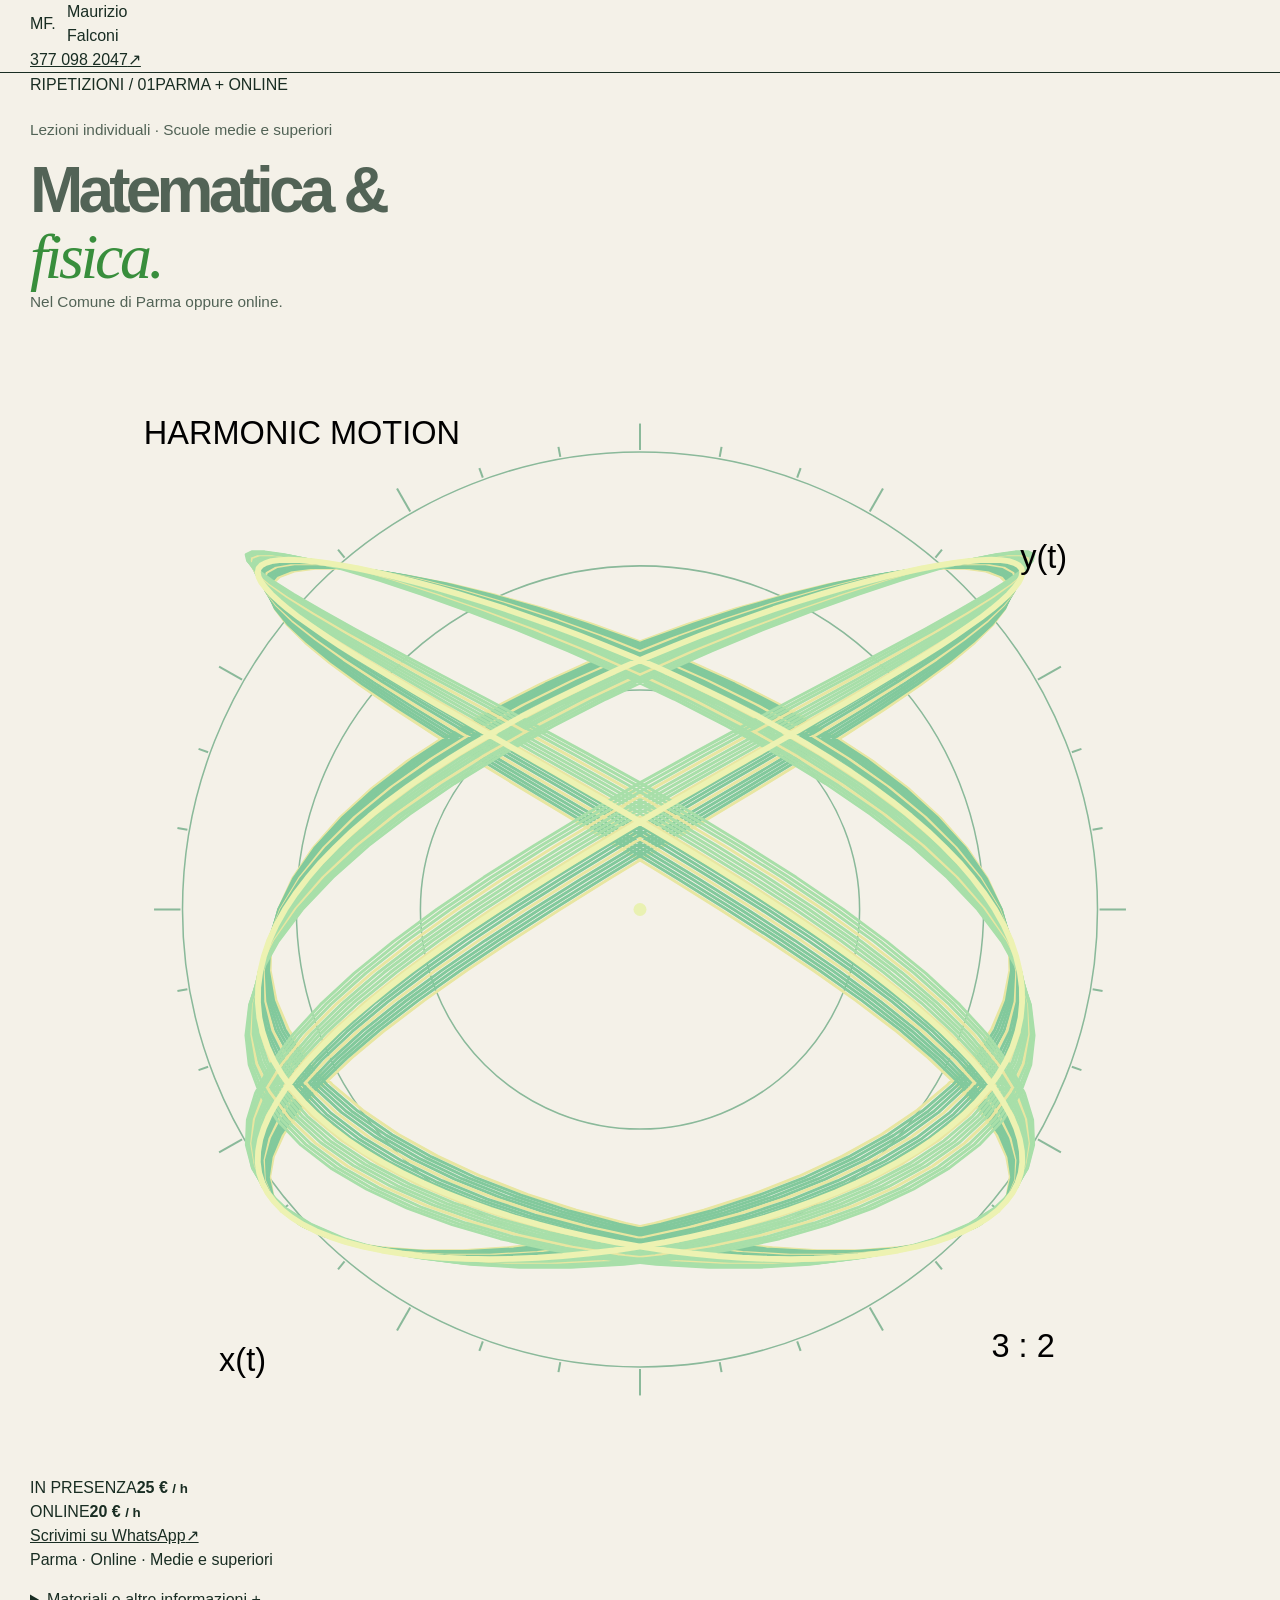
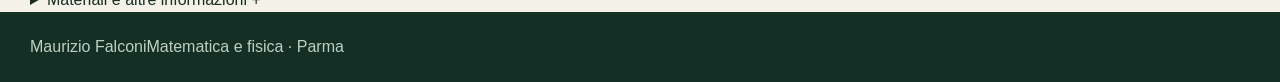
==== commit 193a75f3: "design: create compact tutoring landing with generative Lissajous hero" ====
--- a/index.html
+++ b/index.html
@@ -3,226 +3,151 @@
 <head>
   <meta charset="utf-8">
   <meta name="viewport" content="width=device-width, initial-scale=1">
-  <meta name="description" content="Matematica e fisica a Parma e online: ripetizioni individuali per scuole medie e superiori con Maurizio Falconi. Prima capire, poi risolvere.">
-  <meta name="theme-color" content="#142f25">
-  <title>Maurizio Falconi — Matematica e fisica, Parma e online</title>
+  <meta name="description" content="Ripetizioni individuali di matematica e fisica a Parma e online con Maurizio Falconi per studenti delle scuole medie e superiori. 25 € in presenza e 20 € online.">
+  <meta name="theme-color" content="#102b20">
+  <title>Ripetizioni di matematica e fisica a Parma — Maurizio Falconi</title>
   <link rel="icon" href="assets/mf-circle-logo.png">
-  <link rel="stylesheet" href="styles.css?v=20261113-compact3">
+  <link rel="stylesheet" href="styles.css?v=20261113-resonance4">
 </head>
 <body>
   <a class="skip-link" href="#contenuto">Vai al contenuto</a>
-
   <header class="site-header">
-    <div class="container header-inner">
-      <a class="brand" href="./" aria-label="Maurizio Falconi, home">
-        <span class="brand-symbol" aria-hidden="true">MF<span class="symbol-dot">.</span></span>
-        <span class="brand-label">Maurizio<br>Falconi</span>
+    <div class="container masthead">
+      <a class="brand" href="./" aria-label="Maurizio Falconi, pagina iniziale">
+        <span class="brand-monogram" aria-hidden="true">MF<span>.</span></span>
+        <span class="brand-name">Maurizio<br>Falconi</span>
       </a>
-      <nav aria-label="Navigazione principale">
-        <a href="#lezioni">Lezioni</a>
-        <a href="#parma">Parma e online</a>
-        <a href="#materiali">Materiali</a>
-      </nav>
-      <a class="header-cta" href="https://wa.me/393770982047" rel="noopener noreferrer">Parliamone <span aria-hidden="true">↗</span></a>
+      <a class="header-contact" href="tel:+393770982047" aria-label="Chiama Maurizio Falconi al numero 377 098 2047">
+        <span class="header-contact-label">377 098 2047</span><span aria-hidden="true">↗</span>
+      </a>
     </div>
   </header>
 
   <main id="contenuto">
-    <section class="hero" aria-labelledby="hero-title">
-      <div class="container hero-rule">
-        <span>STUDIO / 01 — RIPETIZIONI</span>
-        <span>PARMA · ONLINE</span>
-      </div>
-      <div class="container hero-layout">
-        <div class="hero-copy-wrap">
-          <p class="eyebrow">Matematica e fisica, con metodo</p>
-          <h1 id="hero-title">Prima <em>capire.</em><br>Poi risolvere<span class="accent-period">.</span></h1>
-          <p class="hero-copy">
-            Lezioni individuali per studenti delle scuole medie e superiori.
-            Un dubbio alla volta, fino a risolvere da soli.
-          </p>
-          <div class="hero-actions">
-            <a class="button primary" href="https://wa.me/393770982047" rel="noopener noreferrer">
-              WhatsApp <span aria-hidden="true">↗</span>
-            </a>
-            <a class="button secondary" href="tel:+393770982047">377 098 2047 <span aria-hidden="true">↗</span></a>
+    <section class="hero" id="lezioni" aria-labelledby="hero-title">
+      <div class="container">
+        <div class="hero-topline"><span>RIPETIZIONI / 01</span><span>PARMA + ONLINE</span></div>
+        <div class="hero-composition">
+          <div class="hero-copy">
+            <p class="hero-kicker">Lezioni individuali · Scuole medie e superiori</p>
+            <h1 id="hero-title">Matematica<span class="headline-link"> &amp;</span><br><em>fisica.</em></h1>
+            <p class="hero-subline" id="parma">Nel Comune di Parma oppure online.</p>
           </div>
-        </div>
-
-        <aside class="lesson-preview" aria-label="Dal dubbio al metodo: tre passaggi">
-          <div class="figure-head">
-            <span>FIG. 01 / PARABOLA</span>
-            <div class="figure-signature">
-              <img class="tutor-headshot" src="assets/maurizio-headshot.webp" width="30" height="30" alt="Ritratto di Maurizio Falconi">
-              <span aria-hidden="true">MF / STUDIO</span>
-            </div>
-          </div>
-          <div class="figure-illustration">
-            <svg class="trajectory-figure" viewBox="0 0 540 240" role="img" aria-labelledby="trajectory-title trajectory-description">
-              <title id="trajectory-title">Una traiettoria parabolica</title>
-              <desc id="trajectory-description">Un arco matematico descrive un moto fisico: il vettore della velocità iniziale e la gravità.</desc>
-              <defs>
-                <pattern id="graph-paper" width="28" height="28" patternUnits="userSpaceOnUse">
-                  <path d="M28 0H0V28" stroke="#bdd6c2" stroke-opacity=".11" stroke-width="1" fill="none"/>
-                </pattern>
-                <marker id="arrow-sand" viewBox="0 0 10 10" refX="9" refY="5" markerWidth="5" markerHeight="5" orient="auto">
-                  <path d="M0 0 10 5 0 10Z" fill="#e5c1a4"/>
-                </marker>
-                <marker id="arrow-lime" viewBox="0 0 10 10" refX="9" refY="5" markerWidth="5" markerHeight="5" orient="auto">
-                  <path d="M0 0 10 5 0 10Z" fill="#dce779"/>
-                </marker>
-              </defs>
-              <rect width="540" height="240" fill="url(#graph-paper)"/>
-              <path d="M58 210V28 M40 195H502" fill="none" stroke="#a9c4b3" stroke-opacity=".38" stroke-width="1.5"/>
-              <path class="trajectory" d="M58 195Q264 -51 474 195" fill="none" stroke="#dce779" stroke-width="5" stroke-linecap="round"/>
-              <circle cx="58" cy="195" r="6" fill="#dce779"/>
-              <circle cx="474" cy="195" r="6" fill="#dce779"/>
-              <circle cx="266" cy="72" r="9" stroke="#dce779" stroke-width="2" fill="#142f25"/>
-              <path d="M73 180L138 105" fill="none" stroke="#e5c1a4" stroke-width="2.5" marker-end="url(#arrow-sand)"/>
-              <path d="M383 87V143" fill="none" stroke="#dce779" stroke-width="2.5" marker-end="url(#arrow-lime)"/>
-              <g font-family="Georgia, 'Times New Roman', serif" font-size="18" fill="#e5c1a4">
-                <text x="145" y="109">v₀</text>
+          <div class="hero-art" aria-label="Opera matematica animata">
+            <svg class="resonance-figure" viewBox="0 0 600 560" role="img" aria-labelledby="resonance-title resonance-description">
+              <title id="resonance-title">Risonanza: figura di Lissajous</title>
+              <desc id="resonance-description">Una figura luminosa di Lissajous rappresenta l'interazione di due oscillazioni armoniche: matematica e fisica in un unico disegno.</desc>
+              <g class="construction-rings" fill="none" stroke="#8ab99a" stroke-width=".75">
+                <circle cx="300" cy="285" r="108"/><circle cx="300" cy="285" r="169"/><circle cx="300" cy="285" r="225"/>
               </g>
-              <g font-family="Georgia, 'Times New Roman', serif" font-size="18" fill="#dce779">
-                <text x="399" y="125">g</text>
+              <g class="construction-ticks" fill="none" stroke="#8ab99a" stroke-width="1"><line x1="526.0" y1="285.0" x2="539.0" y2="285.0"/>
+<line x1="522.6" y1="324.2" x2="527.5" y2="325.1"/>
+<line x1="512.4" y1="362.3" x2="517.1" y2="364.0"/>
+<line x1="495.7" y1="398.0" x2="507.0" y2="404.5"/>
+<line x1="473.1" y1="430.3" x2="477.0" y2="433.5"/>
+<line x1="445.3" y1="458.1" x2="448.5" y2="462.0"/>
+<line x1="413.0" y1="480.7" x2="419.5" y2="492.0"/>
+<line x1="377.3" y1="497.4" x2="379.0" y2="502.1"/>
+<line x1="339.2" y1="507.6" x2="340.1" y2="512.5"/>
+<line x1="300.0" y1="511.0" x2="300.0" y2="524.0"/>
+<line x1="260.8" y1="507.6" x2="259.9" y2="512.5"/>
+<line x1="222.7" y1="497.4" x2="221.0" y2="502.1"/>
+<line x1="187.0" y1="480.7" x2="180.5" y2="492.0"/>
+<line x1="154.7" y1="458.1" x2="151.5" y2="462.0"/>
+<line x1="126.9" y1="430.3" x2="123.0" y2="433.5"/>
+<line x1="104.3" y1="398.0" x2="93.0" y2="404.5"/>
+<line x1="87.6" y1="362.3" x2="82.9" y2="364.0"/>
+<line x1="77.4" y1="324.2" x2="72.5" y2="325.1"/>
+<line x1="74.0" y1="285.0" x2="61.0" y2="285.0"/>
+<line x1="77.4" y1="245.8" x2="72.5" y2="244.9"/>
+<line x1="87.6" y1="207.7" x2="82.9" y2="206.0"/>
+<line x1="104.3" y1="172.0" x2="93.0" y2="165.5"/>
+<line x1="126.9" y1="139.7" x2="123.0" y2="136.5"/>
+<line x1="154.7" y1="111.9" x2="151.5" y2="108.0"/>
+<line x1="187.0" y1="89.3" x2="180.5" y2="78.0"/>
+<line x1="222.7" y1="72.6" x2="221.0" y2="67.9"/>
+<line x1="260.8" y1="62.4" x2="259.9" y2="57.5"/>
+<line x1="300.0" y1="59.0" x2="300.0" y2="46.0"/>
+<line x1="339.2" y1="62.4" x2="340.1" y2="57.5"/>
+<line x1="377.3" y1="72.6" x2="379.0" y2="67.9"/>
+<line x1="413.0" y1="89.3" x2="419.5" y2="78.0"/>
+<line x1="445.3" y1="111.9" x2="448.5" y2="108.0"/>
+<line x1="473.1" y1="139.7" x2="477.0" y2="136.5"/>
+<line x1="495.7" y1="172.0" x2="507.0" y2="165.5"/>
+<line x1="512.4" y1="207.7" x2="517.1" y2="206.0"/>
+<line x1="522.6" y1="245.8" x2="527.5" y2="244.9"/></g>
+              <g class="filament-web" fill="none" stroke-width="1.45" stroke-linecap="round" stroke-linejoin="round">
+                <path class="filament" style="--delay:0.00s;--alpha:.38" stroke="#e8e6a1" d="M339.4,285.0 L362.9,300.1 L385.3,315.0 L406.1,329.7 L425.0,344.0 L441.7,357.9 L455.8,371.1 L467.0,383.7 L475.3,395.5 L480.3,406.4 L482.1,416.3 L480.7,425.2 L475.9,432.9 L467.9,439.4 L457.0,444.7 L443.1,448.7 L426.7,451.4 L408.0,452.8 L387.3,452.8 L365.1,451.4 L341.7,448.7 L317.5,444.7 L293.0,439.4 L268.6,432.9 L244.8,425.2 L222.0,416.3 L200.6,406.4 L181.0,395.5 L163.6,383.7 L148.6,371.1 L136.4,357.9 L127.1,344.0 L121.0,329.7 L118.1,315.0 L118.5,300.1 L122.2,285.0 L129.1,269.9 L139.1,255.0 L152.0,240.3 L167.5,226.0 L185.5,212.1 L205.6,198.9 L227.3,186.3 L250.4,174.5 L274.4,163.6 L298.8,153.7 L323.3,144.8 L347.3,137.1 L370.5,130.6 L392.4,125.3 L412.7,121.3 L430.8,118.6 L446.7,117.2 L459.8,117.2 L470.1,118.6 L477.3,121.3 L481.3,125.3 L482.0,130.6 L479.4,137.1 L473.6,144.8 L464.6,153.7 L452.7,163.6 L437.9,174.5 L420.7,186.3 L401.3,198.9 L380.1,212.1 L357.4,226.0 L333.7,240.3 L309.3,255.0 L284.8,269.9 L260.6,285.0 L237.1,300.1 L214.7,315.0 L193.9,329.7 L175.0,344.0 L158.3,357.9 L144.2,371.1 L133.0,383.7 L124.7,395.5 L119.7,406.4 L117.9,416.3 L119.3,425.2 L124.1,432.9 L132.1,439.4 L143.0,444.7 L156.9,448.7 L173.3,451.4 L192.0,452.8 L212.7,452.8 L234.9,451.4 L258.3,448.7 L282.5,444.7 L307.0,439.4 L331.4,432.9 L355.2,425.2 L378.0,416.3 L399.4,406.4 L419.0,395.5 L436.4,383.7 L451.4,371.1 L463.6,357.9 L472.9,344.0 L479.0,329.7 L481.9,315.0 L481.5,300.1 L477.8,285.0 L470.9,269.9 L460.9,255.0 L448.0,240.3 L432.5,226.0 L414.5,212.1 L394.4,198.9 L372.7,186.3 L349.6,174.5 L325.6,163.6 L301.2,153.7 L276.7,144.8 L252.7,137.1 L229.5,130.6 L207.6,125.3 L187.3,121.3 L169.2,118.6 L153.3,117.2 L140.2,117.2 L129.9,118.6 L122.7,121.3 L118.7,125.3 L118.0,130.6 L120.6,137.1 L126.4,144.8 L135.4,153.7 L147.3,163.6 L162.1,174.5 L179.3,186.3 L198.7,198.9 L219.9,212.1 L242.6,226.0 L266.3,240.3 L290.7,255.0 L315.2,269.9 L339.4,285.0"/>
+<path class="filament" style="--delay:0.03s;--alpha:.20" stroke="#82c99c" d="M342.7,285.0 L366.2,300.1 L388.5,315.1 L409.2,329.8 L427.9,344.2 L444.2,358.1 L458.0,371.4 L468.9,384.0 L476.8,395.8 L481.4,406.7 L482.8,416.7 L480.8,425.5 L475.6,433.3 L467.2,439.8 L455.8,445.2 L441.6,449.2 L424.8,451.9 L405.7,453.2 L384.8,453.2 L362.2,451.9 L338.6,449.2 L314.3,445.2 L289.7,439.8 L265.3,433.3 L241.5,425.5 L218.8,416.7 L197.5,406.7 L178.1,395.8 L161.0,384.0 L146.3,371.4 L134.4,358.1 L125.5,344.2 L119.8,329.8 L117.3,315.1 L118.1,300.1 L122.3,285.0 L129.6,269.9 L140.0,254.9 L153.4,240.2 L169.3,225.8 L187.7,211.9 L208.1,198.6 L230.1,186.0 L253.4,174.2 L277.6,163.3 L302.1,153.3 L326.6,144.5 L350.7,136.7 L373.8,130.2 L395.6,124.8 L415.6,120.8 L433.6,118.1 L449.1,116.8 L462.0,116.8 L471.9,118.1 L478.7,120.8 L482.2,124.8 L482.5,130.2 L479.5,136.7 L473.2,144.5 L463.8,153.3 L451.4,163.3 L436.3,174.2 L418.7,186.0 L398.9,198.6 L377.4,211.9 L354.5,225.8 L330.6,240.2 L306.1,254.9 L281.5,269.9 L257.3,285.0 L233.8,300.1 L211.5,315.1 L190.8,329.8 L172.1,344.2 L155.8,358.1 L142.0,371.4 L131.1,384.0 L123.2,395.8 L118.6,406.7 L117.2,416.7 L119.2,425.5 L124.4,433.3 L132.8,439.8 L144.2,445.2 L158.4,449.2 L175.2,451.9 L194.3,453.2 L215.2,453.2 L237.8,451.9 L261.4,449.2 L285.7,445.2 L310.3,439.8 L334.7,433.3 L358.5,425.5 L381.2,416.7 L402.5,406.7 L421.9,395.8 L439.0,384.0 L453.7,371.4 L465.6,358.1 L474.5,344.2 L480.2,329.8 L482.7,315.1 L481.9,300.1 L477.7,285.0 L470.4,269.9 L460.0,254.9 L446.6,240.2 L430.7,225.8 L412.3,211.9 L391.9,198.6 L369.9,186.0 L346.6,174.2 L322.4,163.3 L297.9,153.3 L273.4,144.5 L249.3,136.7 L226.2,130.2 L204.4,124.8 L184.4,120.8 L166.4,118.1 L150.9,116.8 L138.0,116.8 L128.1,118.1 L121.3,120.8 L117.8,124.8 L117.5,130.2 L120.5,136.7 L126.8,144.5 L136.2,153.3 L148.6,163.3 L163.7,174.2 L181.3,186.0 L201.1,198.6 L222.6,211.9 L245.5,225.8 L269.4,240.2 L293.9,254.9 L318.5,269.9 L342.7,285.0"/>
+<path class="filament" style="--delay:0.06s;--alpha:.20" stroke="#82c99c" d="M346.1,285.0 L369.5,300.1 L391.7,315.1 L412.2,329.9 L430.6,344.3 L446.7,358.3 L460.2,371.6 L470.7,384.2 L478.2,396.1 L482.4,407.0 L483.4,417.0 L481.0,425.9 L475.3,433.7 L466.5,440.3 L454.6,445.6 L440.0,449.6 L422.8,452.3 L403.4,453.7 L382.1,453.7 L359.3,452.3 L335.5,449.6 L311.0,445.6 L286.3,440.3 L261.9,433.7 L238.2,425.9 L215.5,417.0 L194.5,407.0 L175.3,396.1 L158.3,384.2 L144.0,371.6 L132.4,358.3 L123.9,344.3 L118.6,329.9 L116.6,315.1 L117.9,300.1 L122.4,285.0 L130.2,269.9 L141.1,254.9 L154.8,240.1 L171.2,225.7 L189.9,211.7 L210.6,198.4 L232.9,185.8 L256.5,173.9 L280.8,163.0 L305.4,153.0 L330.0,144.1 L354.0,136.3 L377.1,129.7 L398.7,124.4 L418.6,120.4 L436.3,117.7 L451.5,116.3 L464.0,116.3 L473.6,117.7 L480.0,120.4 L483.1,124.4 L482.9,129.7 L479.5,136.3 L472.7,144.1 L462.9,153.0 L450.0,163.0 L434.5,173.9 L416.6,185.8 L396.5,198.4 L374.7,211.7 L351.5,225.7 L327.4,240.1 L302.8,254.9 L278.2,269.9 L253.9,285.0 L230.5,300.1 L208.3,315.1 L187.8,329.9 L169.4,344.3 L153.3,358.3 L139.8,371.6 L129.3,384.2 L121.8,396.1 L117.6,407.0 L116.6,417.0 L119.0,425.9 L124.7,433.7 L133.5,440.3 L145.4,445.6 L160.0,449.6 L177.2,452.3 L196.6,453.7 L217.9,453.7 L240.7,452.3 L264.5,449.6 L289.0,445.6 L313.7,440.3 L338.1,433.7 L361.8,425.9 L384.5,417.0 L405.5,407.0 L424.7,396.1 L441.7,384.2 L456.0,371.6 L467.6,358.3 L476.1,344.3 L481.4,329.9 L483.4,315.1 L482.1,300.1 L477.6,285.0 L469.8,269.9 L458.9,254.9 L445.2,240.1 L428.8,225.7 L410.1,211.7 L389.4,198.4 L367.1,185.8 L343.5,173.9 L319.2,163.0 L294.6,153.0 L270.0,144.1 L246.0,136.3 L222.9,129.7 L201.3,124.4 L181.4,120.4 L163.7,117.7 L148.5,116.3 L136.0,116.3 L126.4,117.7 L120.0,120.4 L116.9,124.4 L117.1,129.7 L120.5,136.3 L127.3,144.1 L137.1,153.0 L150.0,163.0 L165.5,173.9 L183.4,185.8 L203.5,198.4 L225.3,211.7 L248.5,225.7 L272.6,240.1 L297.2,254.9 L321.8,269.9 L346.1,285.0"/>
+<path class="filament" style="--delay:0.10s;--alpha:.20" stroke="#82c99c" d="M349.5,285.0 L372.8,300.2 L394.9,315.2 L415.2,330.0 L433.4,344.5 L449.2,358.5 L462.4,371.8 L472.5,384.5 L479.6,396.4 L483.4,407.4 L483.9,417.4 L481.1,426.3 L474.9,434.1 L465.7,440.7 L453.4,446.0 L438.3,450.1 L420.7,452.8 L401.0,454.1 L379.4,454.1 L356.4,452.8 L332.4,450.1 L307.8,446.0 L283.0,440.7 L258.5,434.1 L234.8,426.3 L212.3,417.4 L191.4,407.4 L172.4,396.4 L155.8,384.5 L141.7,371.8 L130.5,358.5 L122.4,344.5 L117.5,330.0 L115.9,315.2 L117.6,300.2 L122.7,285.0 L130.9,269.8 L142.2,254.8 L156.4,240.0 L173.1,225.5 L192.2,211.5 L213.2,198.2 L235.8,185.5 L259.5,173.6 L284.0,162.6 L308.8,152.6 L333.4,143.7 L357.4,135.9 L380.3,129.3 L401.8,124.0 L421.5,119.9 L439.0,117.2 L453.9,115.9 L466.1,115.9 L475.2,117.2 L481.2,119.9 L483.9,124.0 L483.3,129.3 L479.4,135.9 L472.2,143.7 L461.9,152.6 L448.6,162.6 L432.7,173.6 L414.4,185.5 L394.0,198.2 L371.9,211.5 L348.5,225.5 L324.2,240.0 L299.5,254.8 L274.8,269.8 L250.5,285.0 L227.2,300.2 L205.1,315.2 L184.8,330.0 L166.6,344.5 L150.8,358.5 L137.6,371.8 L127.5,384.5 L120.4,396.4 L116.6,407.4 L116.1,417.4 L118.9,426.3 L125.1,434.1 L134.3,440.7 L146.6,446.0 L161.7,450.1 L179.3,452.8 L199.0,454.1 L220.6,454.1 L243.6,452.8 L267.6,450.1 L292.2,446.0 L317.0,440.7 L341.5,434.1 L365.2,426.3 L387.7,417.4 L408.6,407.4 L427.6,396.4 L444.2,384.5 L458.3,371.8 L469.5,358.5 L477.6,344.5 L482.5,330.0 L484.1,315.2 L482.4,300.2 L477.3,285.0 L469.1,269.8 L457.8,254.8 L443.6,240.0 L426.9,225.5 L407.8,211.5 L386.8,198.2 L364.2,185.5 L340.5,173.6 L316.0,162.6 L291.2,152.6 L266.6,143.7 L242.6,135.9 L219.7,129.3 L198.2,124.0 L178.5,119.9 L161.0,117.2 L146.1,115.9 L133.9,115.9 L124.8,117.2 L118.8,119.9 L116.1,124.0 L116.7,129.3 L120.6,135.9 L127.8,143.7 L138.1,152.6 L151.4,162.6 L167.3,173.6 L185.6,185.5 L206.0,198.2 L228.1,211.5 L251.5,225.5 L275.8,240.0 L300.5,254.8 L325.2,269.8 L349.5,285.0"/>
+<path class="filament" style="--delay:0.13s;--alpha:.20" stroke="#82c99c" d="M352.8,285.0 L376.1,300.2 L398.0,315.3 L418.2,330.2 L436.2,344.6 L451.7,358.7 L464.5,372.1 L474.3,384.8 L480.9,396.7 L484.3,407.7 L484.4,417.7 L481.1,426.7 L474.5,434.5 L464.8,441.1 L452.0,446.4 L436.6,450.5 L418.6,453.2 L398.6,454.6 L376.7,454.6 L353.4,453.2 L329.2,450.5 L304.5,446.4 L279.6,441.1 L255.2,434.5 L231.5,426.7 L209.1,417.7 L188.3,407.7 L169.6,396.7 L153.2,384.8 L139.5,372.1 L128.6,358.7 L120.9,344.6 L116.4,330.2 L115.3,315.3 L117.5,300.2 L123.0,285.0 L131.7,269.8 L143.4,254.7 L158.0,239.8 L175.1,225.4 L194.5,211.3 L215.8,197.9 L238.7,185.2 L262.6,173.3 L287.3,162.3 L312.1,152.3 L336.7,143.3 L360.7,135.5 L383.6,128.9 L405.0,123.6 L424.4,119.5 L441.6,116.8 L456.3,115.4 L468.1,115.4 L476.9,116.8 L482.4,119.5 L484.7,123.6 L483.6,128.9 L479.2,135.5 L471.6,143.3 L460.8,152.3 L447.2,162.3 L430.9,173.3 L412.2,185.2 L391.5,197.9 L369.1,211.3 L345.4,225.4 L321.0,239.8 L296.2,254.7 L271.4,269.8 L247.2,285.0 L223.9,300.2 L202.0,315.3 L181.8,330.2 L163.8,344.6 L148.3,358.7 L135.5,372.1 L125.7,384.8 L119.1,396.7 L115.7,407.7 L115.6,417.7 L118.9,426.7 L125.5,434.5 L135.2,441.1 L148.0,446.4 L163.4,450.5 L181.4,453.2 L201.4,454.6 L223.3,454.6 L246.6,453.2 L270.8,450.5 L295.5,446.4 L320.4,441.1 L344.8,434.5 L368.5,426.7 L390.9,417.7 L411.7,407.7 L430.4,396.7 L446.8,384.8 L460.5,372.1 L471.4,358.7 L479.1,344.6 L483.6,330.2 L484.7,315.3 L482.5,300.2 L477.0,285.0 L468.3,269.8 L456.6,254.7 L442.0,239.8 L424.9,225.4 L405.5,211.3 L384.2,197.9 L361.3,185.2 L337.4,173.3 L312.7,162.3 L287.9,152.3 L263.3,143.3 L239.3,135.5 L216.4,128.9 L195.0,123.6 L175.6,119.5 L158.4,116.8 L143.7,115.4 L131.9,115.4 L123.1,116.8 L117.6,119.5 L115.3,123.6 L116.4,128.9 L120.8,135.5 L128.4,143.3 L139.2,152.3 L152.8,162.3 L169.1,173.3 L187.8,185.2 L208.5,197.9 L230.9,211.3 L254.6,225.4 L279.0,239.8 L303.8,254.7 L328.6,269.8 L352.8,285.0"/>
+<path class="filament" style="--delay:0.16s;--alpha:.38" stroke="#e8e6a1" d="M356.2,285.0 L379.4,300.3 L401.2,315.4 L421.1,330.3 L438.9,344.8 L454.1,358.8 L466.5,372.3 L476.0,385.0 L482.2,397.0 L485.2,408.0 L484.8,418.1 L481.0,427.0 L474.0,434.9 L463.8,441.5 L450.7,446.9 L434.8,450.9 L416.5,453.7 L396.1,455.0 L373.9,455.0 L350.4,453.7 L326.0,450.9 L301.1,446.9 L276.2,441.5 L251.8,434.9 L228.2,427.0 L205.9,418.1 L185.3,408.0 L166.8,397.0 L150.7,385.0 L137.3,372.3 L126.8,358.8 L119.5,344.8 L115.5,330.3 L114.7,315.4 L117.4,300.3 L123.3,285.0 L132.5,269.7 L144.6,254.6 L159.6,239.7 L177.2,225.2 L196.9,211.2 L218.5,197.7 L241.6,185.0 L265.8,173.0 L290.5,162.0 L315.5,151.9 L340.1,143.0 L364.1,135.1 L386.8,128.5 L408.0,123.1 L427.3,119.1 L444.2,116.3 L458.6,115.0 L470.0,115.0 L478.4,116.3 L483.6,119.1 L485.4,123.1 L483.9,128.5 L479.0,135.1 L470.9,143.0 L459.7,151.9 L445.7,162.0 L428.9,173.0 L409.9,185.0 L388.9,197.7 L366.2,211.2 L342.4,225.2 L317.8,239.7 L292.8,254.6 L268.0,269.7 L243.8,285.0 L220.6,300.3 L198.8,315.4 L178.9,330.3 L161.1,344.8 L145.9,358.8 L133.5,372.3 L124.0,385.0 L117.8,397.0 L114.8,408.0 L115.2,418.1 L119.0,427.0 L126.0,434.9 L136.2,441.5 L149.3,446.9 L165.2,450.9 L183.5,453.7 L203.9,455.0 L226.1,455.0 L249.6,453.7 L274.0,450.9 L298.9,446.9 L323.8,441.5 L348.2,434.9 L371.8,427.0 L394.1,418.1 L414.7,408.0 L433.2,397.0 L449.3,385.0 L462.7,372.3 L473.2,358.8 L480.5,344.8 L484.5,330.3 L485.3,315.4 L482.6,300.3 L476.7,285.0 L467.5,269.7 L455.4,254.6 L440.4,239.7 L422.8,225.2 L403.1,211.2 L381.5,197.7 L358.4,185.0 L334.2,173.0 L309.5,162.0 L284.5,151.9 L259.9,143.0 L235.9,135.1 L213.2,128.5 L192.0,123.1 L172.7,119.1 L155.8,116.3 L141.4,115.0 L130.0,115.0 L121.6,116.3 L116.4,119.1 L114.6,123.1 L116.1,128.5 L121.0,135.1 L129.1,143.0 L140.3,151.9 L154.3,162.0 L171.1,173.0 L190.1,185.0 L211.1,197.7 L233.8,211.2 L257.6,225.2 L282.2,239.7 L307.2,254.6 L332.0,269.7 L356.2,285.0"/>
+<path class="filament" style="--delay:0.19s;--alpha:.20" stroke="#82c99c" d="M359.6,285.0 L382.7,300.3 L404.3,315.5 L424.1,330.4 L441.5,345.0 L456.5,359.0 L468.6,372.5 L477.6,385.3 L483.4,397.3 L485.9,408.3 L485.1,418.4 L480.9,427.4 L473.4,435.3 L462.8,441.9 L449.2,447.3 L432.9,451.4 L414.3,454.1 L393.5,455.5 L371.1,455.5 L347.4,454.1 L322.8,451.4 L297.8,447.3 L272.8,441.9 L248.4,435.3 L224.9,427.4 L202.7,418.4 L182.3,408.3 L164.0,397.3 L148.2,385.3 L135.1,372.5 L125.1,359.0 L118.1,345.0 L114.5,330.4 L114.2,315.5 L117.3,300.3 L123.7,285.0 L133.3,269.7 L146.0,254.5 L161.4,239.6 L179.3,225.0 L199.4,211.0 L221.3,197.5 L244.6,184.7 L268.9,172.7 L293.9,161.7 L318.9,151.6 L343.5,142.6 L367.4,134.7 L390.1,128.1 L411.1,122.7 L430.2,118.6 L446.8,115.9 L460.8,114.5 L471.9,114.5 L479.9,115.9 L484.6,118.6 L486.0,122.7 L484.1,128.1 L478.7,134.7 L470.2,142.6 L458.6,151.6 L444.1,161.7 L427.0,172.7 L407.6,184.7 L386.2,197.5 L363.3,211.0 L339.2,225.0 L314.5,239.6 L289.5,254.5 L264.6,269.7 L240.4,285.0 L217.3,300.3 L195.7,315.5 L175.9,330.4 L158.5,345.0 L143.5,359.0 L131.4,372.5 L122.4,385.3 L116.6,397.3 L114.1,408.3 L114.9,418.4 L119.1,427.4 L126.6,435.3 L137.2,441.9 L150.8,447.3 L167.1,451.4 L185.7,454.1 L206.5,455.5 L228.9,455.5 L252.6,454.1 L277.2,451.4 L302.2,447.3 L327.2,441.9 L351.6,435.3 L375.1,427.4 L397.3,418.4 L417.7,408.3 L436.0,397.3 L451.8,385.3 L464.9,372.5 L474.9,359.0 L481.9,345.0 L485.5,330.4 L485.8,315.5 L482.7,300.3 L476.3,285.0 L466.7,269.7 L454.0,254.5 L438.6,239.6 L420.7,225.0 L400.6,211.0 L378.7,197.5 L355.4,184.7 L331.1,172.7 L306.1,161.7 L281.1,151.6 L256.5,142.6 L232.6,134.7 L209.9,128.1 L188.9,122.7 L169.8,118.6 L153.2,115.9 L139.2,114.5 L128.1,114.5 L120.1,115.9 L115.4,118.6 L114.0,122.7 L115.9,128.1 L121.3,134.7 L129.8,142.6 L141.4,151.6 L155.9,161.7 L173.0,172.7 L192.4,184.7 L213.8,197.5 L236.7,211.0 L260.8,225.0 L285.5,239.6 L310.5,254.5 L335.4,269.7 L359.6,285.0"/>
+<path class="filament" style="--delay:0.22s;--alpha:.20" stroke="#82c99c" d="M363.0,285.0 L386.0,300.3 L407.5,315.6 L427.0,330.5 L444.2,345.1 L458.8,359.2 L470.6,372.8 L479.2,385.6 L484.6,397.6 L486.7,408.7 L485.4,418.8 L480.7,427.8 L472.8,435.7 L461.7,442.3 L447.7,447.7 L431.0,451.8 L412.0,454.6 L390.9,455.9 L368.2,455.9 L344.3,454.6 L319.5,451.8 L294.4,447.7 L269.4,442.3 L245.0,435.7 L221.5,427.8 L199.5,418.8 L179.3,408.7 L161.3,397.6 L145.7,385.6 L133.0,372.8 L123.3,359.2 L116.8,345.1 L113.6,330.5 L113.8,315.6 L117.4,300.3 L124.2,285.0 L134.3,269.7 L147.3,254.4 L163.1,239.5 L181.4,224.9 L201.8,210.8 L224.0,197.2 L247.6,184.4 L272.2,172.4 L297.2,161.3 L322.3,151.2 L347.0,142.2 L370.8,134.3 L393.3,127.7 L414.2,122.3 L433.0,118.2 L449.4,115.4 L463.1,114.1 L473.8,114.1 L481.4,115.4 L485.7,118.2 L486.6,122.3 L484.2,127.7 L478.4,134.3 L469.4,142.2 L457.3,151.2 L442.4,161.3 L424.9,172.4 L405.2,184.4 L383.5,197.2 L360.4,210.8 L336.1,224.9 L311.2,239.5 L286.1,254.4 L261.2,269.7 L237.0,285.0 L214.0,300.3 L192.5,315.6 L173.0,330.5 L155.8,345.1 L141.2,359.2 L129.4,372.8 L120.8,385.6 L115.4,397.6 L113.3,408.7 L114.6,418.8 L119.3,427.8 L127.2,435.7 L138.3,442.3 L152.3,447.7 L169.0,451.8 L188.0,454.6 L209.1,455.9 L231.8,455.9 L255.7,454.6 L280.5,451.8 L305.6,447.7 L330.6,442.3 L355.0,435.7 L378.5,427.8 L400.5,418.8 L420.7,408.7 L438.7,397.6 L454.3,385.6 L467.0,372.8 L476.7,359.2 L483.2,345.1 L486.4,330.5 L486.2,315.6 L482.6,300.3 L475.8,285.0 L465.7,269.7 L452.7,254.4 L436.9,239.5 L418.6,224.9 L398.2,210.8 L376.0,197.2 L352.4,184.4 L327.8,172.4 L302.8,161.3 L277.7,151.2 L253.0,142.2 L229.2,134.3 L206.7,127.7 L185.8,122.3 L167.0,118.2 L150.6,115.4 L136.9,114.1 L126.2,114.1 L118.6,115.4 L114.3,118.2 L113.4,122.3 L115.8,127.7 L121.6,134.3 L130.6,142.2 L142.7,151.2 L157.6,161.3 L175.1,172.4 L194.8,184.4 L216.5,197.2 L239.6,210.8 L263.9,224.9 L288.8,239.5 L313.9,254.4 L338.8,269.7 L363.0,285.0"/>
+<path class="filament" style="--delay:0.26s;--alpha:.20" stroke="#82c99c" d="M366.3,285.0 L389.3,300.4 L410.6,315.6 L429.9,330.6 L446.8,345.3 L461.1,359.4 L472.5,373.0 L480.7,385.8 L485.7,397.9 L487.3,409.0 L485.6,419.1 L480.5,428.2 L472.1,436.1 L460.5,442.7 L446.1,448.2 L429.1,452.2 L409.7,455.0 L388.3,456.4 L365.3,456.4 L341.1,455.0 L316.2,452.2 L291.0,448.2 L266.0,442.7 L241.6,436.1 L218.2,428.2 L196.3,419.1 L176.3,409.0 L158.5,397.9 L143.3,385.8 L131.0,373.0 L121.6,359.4 L115.6,345.3 L112.8,330.6 L113.5,315.6 L117.5,300.4 L124.8,285.0 L135.3,269.6 L148.8,254.4 L165.0,239.4 L183.6,224.7 L204.4,210.6 L226.9,197.0 L250.7,184.2 L275.4,172.1 L300.6,161.0 L325.7,150.9 L350.4,141.8 L374.1,133.9 L396.6,127.3 L417.2,121.8 L435.8,117.8 L451.9,115.0 L465.2,113.6 L475.6,113.6 L482.8,115.0 L486.6,117.8 L487.1,121.8 L484.2,127.3 L478.0,133.9 L468.6,141.8 L456.1,150.9 L440.7,161.0 L422.8,172.1 L402.7,184.2 L380.8,197.0 L357.4,210.6 L332.9,224.7 L307.9,239.4 L282.7,254.4 L257.8,269.6 L233.7,285.0 L210.7,300.4 L189.4,315.6 L170.1,330.6 L153.2,345.3 L138.9,359.4 L127.5,373.0 L119.3,385.8 L114.3,397.9 L112.7,409.0 L114.4,419.1 L119.5,428.2 L127.9,436.1 L139.5,442.7 L153.9,448.2 L170.9,452.2 L190.3,455.0 L211.7,456.4 L234.7,456.4 L258.9,455.0 L283.8,452.2 L309.0,448.2 L334.0,442.7 L358.4,436.1 L381.8,428.2 L403.7,419.1 L423.7,409.0 L441.5,397.9 L456.7,385.8 L469.0,373.0 L478.4,359.4 L484.4,345.3 L487.2,330.6 L486.5,315.6 L482.5,300.4 L475.2,285.0 L464.7,269.6 L451.2,254.4 L435.0,239.4 L416.4,224.7 L395.6,210.6 L373.1,197.0 L349.3,184.2 L324.6,172.1 L299.4,161.0 L274.3,150.9 L249.6,141.8 L225.9,133.9 L203.4,127.3 L182.8,121.8 L164.2,117.8 L148.1,115.0 L134.8,113.6 L124.4,113.6 L117.2,115.0 L113.4,117.8 L112.9,121.8 L115.8,127.3 L122.0,133.9 L131.4,141.8 L143.9,150.9 L159.3,161.0 L177.2,172.1 L197.3,184.2 L219.2,197.0 L242.6,210.6 L267.1,224.7 L292.1,239.4 L317.3,254.4 L342.2,269.6 L366.3,285.0"/>
+<path class="filament" style="--delay:0.29s;--alpha:.20" stroke="#a8dfa9" d="M369.7,285.0 L392.5,300.4 L413.7,315.7 L432.7,330.8 L449.4,345.4 L463.4,359.6 L474.4,373.2 L482.2,386.1 L486.8,398.2 L488.0,409.3 L485.7,419.5 L480.1,428.5 L471.3,436.5 L459.3,443.2 L444.5,448.6 L427.0,452.7 L407.3,455.4 L385.6,456.8 L362.4,456.8 L338.0,455.4 L312.9,452.7 L287.6,448.6 L262.6,443.2 L238.2,436.5 L214.9,428.5 L193.2,419.5 L173.4,409.3 L155.9,398.2 L141.0,386.1 L128.9,373.2 L120.0,359.6 L114.4,345.4 L112.1,330.8 L113.2,315.7 L117.6,300.4 L125.4,285.0 L136.4,269.6 L150.3,254.3 L166.9,239.2 L185.9,224.6 L207.0,210.4 L229.8,196.8 L253.8,183.9 L278.7,171.8 L303.9,160.7 L329.1,150.5 L353.8,141.5 L377.5,133.5 L399.8,126.8 L420.3,121.4 L438.6,117.3 L454.4,114.6 L467.4,113.2 L477.4,113.2 L484.1,114.6 L487.6,117.3 L487.6,121.4 L484.2,126.8 L477.5,133.5 L467.6,141.5 L454.7,150.5 L439.0,160.7 L420.7,171.8 L400.3,183.9 L378.0,196.8 L354.3,210.4 L329.7,224.6 L304.5,239.2 L279.2,254.3 L254.3,269.6 L230.3,285.0 L207.5,300.4 L186.3,315.7 L167.3,330.8 L150.6,345.4 L136.6,359.6 L125.6,373.2 L117.8,386.1 L113.2,398.2 L112.0,409.3 L114.3,419.5 L119.9,428.5 L128.7,436.5 L140.7,443.2 L155.5,448.6 L173.0,452.7 L192.7,455.4 L214.4,456.8 L237.6,456.8 L262.0,455.4 L287.1,452.7 L312.4,448.6 L337.4,443.2 L361.8,436.5 L385.1,428.5 L406.8,419.5 L426.6,409.3 L444.1,398.2 L459.0,386.1 L471.1,373.2 L480.0,359.6 L485.6,345.4 L487.9,330.8 L486.8,315.7 L482.4,300.4 L474.6,285.0 L463.6,269.6 L449.7,254.3 L433.1,239.2 L414.1,224.6 L393.0,210.4 L370.2,196.8 L346.2,183.9 L321.3,171.8 L296.1,160.7 L270.9,150.5 L246.2,141.5 L222.5,133.5 L200.2,126.8 L179.7,121.4 L161.4,117.3 L145.6,114.6 L132.6,113.2 L122.6,113.2 L115.9,114.6 L112.4,117.3 L112.4,121.4 L115.8,126.8 L122.5,133.5 L132.4,141.5 L145.3,150.5 L161.0,160.7 L179.3,171.8 L199.7,183.9 L222.0,196.8 L245.7,210.4 L270.3,224.6 L295.5,239.2 L320.8,254.3 L345.7,269.6 L369.7,285.0"/>
+<path class="filament" style="--delay:0.32s;--alpha:.38" stroke="#e8e6a1" d="M373.1,285.0 L395.8,300.5 L416.7,315.8 L435.6,330.9 L452.0,345.6 L465.6,359.8 L476.2,373.4 L483.7,386.4 L487.8,398.5 L488.5,409.6 L485.8,419.8 L479.8,428.9 L470.4,436.9 L458.1,443.6 L442.8,449.0 L425.0,453.1 L404.9,455.9 L382.9,457.3 L359.4,457.3 L334.8,455.9 L309.6,453.1 L284.2,449.0 L259.1,443.6 L234.8,436.9 L211.6,428.9 L190.0,419.8 L170.4,409.6 L153.2,398.5 L138.6,386.4 L127.0,373.4 L118.4,359.8 L113.2,345.6 L111.4,330.9 L112.9,315.8 L117.9,300.5 L126.1,285.0 L137.5,269.5 L151.8,254.2 L168.8,239.1 L188.2,224.4 L209.6,210.2 L232.7,196.6 L256.9,183.6 L282.0,171.5 L307.3,160.4 L332.6,150.2 L357.2,141.1 L380.8,133.1 L403.0,126.4 L423.3,121.0 L441.3,116.9 L456.8,114.1 L469.5,112.7 L479.1,112.7 L485.4,114.1 L488.4,116.9 L488.0,121.0 L484.2,126.4 L477.0,133.1 L466.7,141.1 L453.3,150.2 L437.1,160.4 L418.5,171.5 L397.7,183.6 L375.2,196.6 L351.3,210.2 L326.4,224.4 L301.1,239.1 L275.8,254.2 L250.9,269.5 L226.9,285.0 L204.2,300.5 L183.3,315.8 L164.4,330.9 L148.0,345.6 L134.4,359.8 L123.8,373.4 L116.3,386.4 L112.2,398.5 L111.5,409.6 L114.2,419.8 L120.2,428.9 L129.6,436.9 L141.9,443.6 L157.2,449.0 L175.0,453.1 L195.1,455.9 L217.1,457.3 L240.6,457.3 L265.2,455.9 L290.4,453.1 L315.8,449.0 L340.9,443.6 L365.2,436.9 L388.4,428.9 L410.0,419.8 L429.6,409.6 L446.8,398.5 L461.4,386.4 L473.0,373.4 L481.6,359.8 L486.8,345.6 L488.6,330.9 L487.1,315.8 L482.1,300.5 L473.9,285.0 L462.5,269.5 L448.2,254.2 L431.2,239.1 L411.8,224.4 L390.4,210.2 L367.3,196.6 L343.1,183.6 L318.0,171.5 L292.7,160.4 L267.4,150.2 L242.8,141.1 L219.2,133.1 L197.0,126.4 L176.7,121.0 L158.7,116.9 L143.2,114.1 L130.5,112.7 L120.9,112.7 L114.6,114.1 L111.6,116.9 L112.0,121.0 L115.8,126.4 L123.0,133.1 L133.3,141.1 L146.7,150.2 L162.9,160.4 L181.5,171.5 L202.3,183.6 L224.8,196.6 L248.7,210.2 L273.6,224.4 L298.9,239.1 L324.2,254.2 L349.1,269.5 L373.1,285.0"/>
+<path class="filament" style="--delay:0.35s;--alpha:.20" stroke="#a8dfa9" d="M376.5,285.0 L399.0,300.5 L419.8,315.9 L438.4,331.0 L454.5,345.8 L467.8,360.0 L478.0,373.7 L485.0,386.6 L488.7,398.8 L489.0,410.0 L485.8,420.2 L479.3,429.3 L469.5,437.3 L456.7,444.0 L441.0,449.4 L422.8,453.6 L402.4,456.3 L380.1,457.7 L356.3,457.7 L331.5,456.3 L306.2,453.6 L280.8,449.4 L255.7,444.0 L231.3,437.3 L208.3,429.3 L186.9,420.2 L167.5,410.0 L150.6,398.8 L136.3,386.6 L125.0,373.7 L116.9,360.0 L112.1,345.8 L110.7,331.0 L112.7,315.9 L118.1,300.5 L126.8,285.0 L138.7,269.5 L153.4,254.1 L170.8,239.0 L190.6,224.2 L212.3,210.0 L235.6,196.3 L260.1,183.4 L285.3,171.2 L310.8,160.0 L336.0,149.8 L360.7,140.7 L384.2,132.7 L406.2,126.0 L426.3,120.6 L444.1,116.4 L459.2,113.7 L471.5,112.3 L480.7,112.3 L486.7,113.7 L489.2,116.4 L488.3,120.6 L484.0,126.0 L476.4,132.7 L465.6,140.7 L451.8,149.8 L435.2,160.0 L416.2,171.2 L395.1,183.4 L372.3,196.3 L348.2,210.0 L323.1,224.2 L297.7,239.0 L272.3,254.1 L247.4,269.5 L223.5,285.0 L201.0,300.5 L180.2,315.9 L161.6,331.0 L145.5,345.8 L132.2,360.0 L122.0,373.7 L115.0,386.6 L111.3,398.8 L111.0,410.0 L114.2,420.2 L120.7,429.3 L130.5,437.3 L143.3,444.0 L159.0,449.4 L177.2,453.6 L197.6,456.3 L219.9,457.7 L243.7,457.7 L268.5,456.3 L293.8,453.6 L319.2,449.4 L344.3,444.0 L368.7,437.3 L391.7,429.3 L413.1,420.2 L432.5,410.0 L449.4,398.8 L463.7,386.6 L475.0,373.7 L483.1,360.0 L487.9,345.8 L489.3,331.0 L487.3,315.9 L481.9,300.5 L473.2,285.0 L461.3,269.5 L446.6,254.1 L429.2,239.0 L409.4,224.2 L387.7,210.0 L364.4,196.3 L339.9,183.4 L314.7,171.2 L289.2,160.0 L264.0,149.8 L239.3,140.7 L215.8,132.7 L193.8,126.0 L173.7,120.6 L155.9,116.4 L140.8,113.7 L128.5,112.3 L119.3,112.3 L113.3,113.7 L110.8,116.4 L111.7,120.6 L116.0,126.0 L123.6,132.7 L134.4,140.7 L148.2,149.8 L164.8,160.0 L183.8,171.2 L204.9,183.4 L227.7,196.3 L251.8,210.0 L276.9,224.2 L302.3,239.0 L327.7,254.1 L352.6,269.5 L376.5,285.0"/>
+<path class="filament" style="--delay:0.38s;--alpha:.20" stroke="#a8dfa9" d="M379.9,285.0 L402.3,300.5 L422.8,316.0 L441.2,331.1 L457.0,345.9 L469.9,360.2 L479.8,373.9 L486.4,386.9 L489.6,399.1 L489.4,410.3 L485.8,420.5 L478.8,429.7 L468.6,437.7 L455.3,444.4 L439.2,449.9 L420.6,454.0 L399.8,456.8 L377.2,458.2 L353.2,458.2 L328.3,456.8 L302.8,454.0 L277.3,449.9 L252.2,444.4 L227.9,437.7 L205.0,429.7 L183.8,420.5 L164.7,410.3 L148.0,399.1 L134.1,386.9 L123.2,373.9 L115.5,360.2 L111.1,345.9 L110.1,331.1 L112.6,316.0 L118.5,300.5 L127.7,285.0 L139.9,269.5 L155.1,254.0 L172.9,238.9 L193.0,224.1 L215.1,209.8 L238.6,196.1 L263.3,183.1 L288.7,170.9 L314.2,159.7 L339.5,149.5 L364.1,140.3 L387.5,132.3 L409.4,125.6 L429.2,120.1 L446.7,116.0 L461.6,113.2 L473.5,111.8 L482.3,111.8 L487.8,113.2 L489.9,116.0 L488.6,120.1 L483.8,125.6 L475.7,132.3 L464.5,140.3 L450.2,149.5 L433.3,159.7 L413.9,170.9 L392.5,183.1 L369.4,196.1 L345.0,209.8 L319.8,224.1 L294.3,238.9 L268.9,254.0 L244.0,269.5 L220.1,285.0 L197.7,300.5 L177.2,316.0 L158.8,331.1 L143.0,345.9 L130.1,360.2 L120.2,373.9 L113.6,386.9 L110.4,399.1 L110.6,410.3 L114.2,420.5 L121.2,429.7 L131.4,437.7 L144.7,444.4 L160.8,449.9 L179.4,454.0 L200.2,456.8 L222.8,458.2 L246.8,458.2 L271.7,456.8 L297.2,454.0 L322.7,449.9 L347.8,444.4 L372.1,437.7 L395.0,429.7 L416.2,420.5 L435.3,410.3 L452.0,399.1 L465.9,386.9 L476.8,373.9 L484.5,360.2 L488.9,345.9 L489.9,331.1 L487.4,316.0 L481.5,300.5 L472.3,285.0 L460.1,269.5 L444.9,254.0 L427.1,238.9 L407.0,224.1 L384.9,209.8 L361.4,196.1 L336.7,183.1 L311.3,170.9 L285.8,159.7 L260.5,149.5 L235.9,140.3 L212.5,132.3 L190.6,125.6 L170.8,120.1 L153.3,116.0 L138.4,113.2 L126.5,111.8 L117.7,111.8 L112.2,113.2 L110.1,116.0 L111.4,120.1 L116.2,125.6 L124.3,132.3 L135.5,140.3 L149.8,149.5 L166.7,159.7 L186.1,170.9 L207.5,183.1 L230.6,196.1 L255.0,209.8 L280.2,224.1 L305.7,238.9 L331.1,254.0 L356.0,269.5 L379.9,285.0"/>
+<path class="filament" style="--delay:0.42s;--alpha:.20" stroke="#a8dfa9" d="M383.2,285.0 L405.5,300.6 L425.9,316.0 L443.9,331.2 L459.4,346.1 L472.0,360.4 L481.5,374.1 L487.6,387.2 L490.4,399.3 L489.8,410.6 L485.7,420.9 L478.2,430.0 L467.6,438.0 L453.8,444.8 L437.3,450.3 L418.4,454.4 L397.2,457.2 L374.3,458.6 L350.1,458.6 L325.0,457.2 L299.4,454.4 L273.8,450.3 L248.7,444.8 L224.5,438.0 L201.7,430.0 L180.7,420.9 L161.8,410.6 L145.4,399.3 L131.9,387.2 L121.3,374.1 L114.0,360.4 L110.1,346.1 L109.6,331.2 L112.6,316.0 L118.9,300.6 L128.5,285.0 L141.3,269.4 L156.9,254.0 L175.1,238.8 L195.5,223.9 L217.9,209.6 L241.7,195.9 L266.6,182.8 L292.1,170.7 L317.7,159.4 L343.0,149.1 L367.5,140.0 L390.9,132.0 L412.5,125.2 L432.2,119.7 L449.4,115.6 L463.9,112.8 L475.5,111.4 L483.9,111.4 L489.0,112.8 L490.6,115.6 L488.8,119.7 L483.6,125.2 L475.0,132.0 L463.3,140.0 L448.6,149.1 L431.3,159.4 L411.5,170.7 L389.8,182.8 L366.4,195.9 L341.8,209.6 L316.5,223.9 L290.8,238.8 L265.4,254.0 L240.5,269.4 L216.8,285.0 L194.5,300.6 L174.1,316.0 L156.1,331.2 L140.6,346.1 L128.0,360.4 L118.5,374.1 L112.4,387.2 L109.6,399.3 L110.2,410.6 L114.3,420.9 L121.8,430.0 L132.4,438.0 L146.2,444.8 L162.7,450.3 L181.6,454.4 L202.8,457.2 L225.7,458.6 L249.9,458.6 L275.0,457.2 L300.6,454.4 L326.2,450.3 L351.3,444.8 L375.5,438.0 L398.3,430.0 L419.3,420.9 L438.2,410.6 L454.6,399.3 L468.1,387.2 L478.7,374.1 L486.0,360.4 L489.9,346.1 L490.4,331.2 L487.4,316.0 L481.1,300.6 L471.5,285.0 L458.7,269.4 L443.1,254.0 L424.9,238.8 L404.5,223.9 L382.1,209.6 L358.3,195.9 L333.4,182.8 L307.9,170.7 L282.3,159.4 L257.0,149.1 L232.5,140.0 L209.1,132.0 L187.5,125.2 L167.8,119.7 L150.6,115.6 L136.1,112.8 L124.5,111.4 L116.1,111.4 L111.0,112.8 L109.4,115.6 L111.2,119.7 L116.4,125.2 L125.0,132.0 L136.7,140.0 L151.4,149.1 L168.7,159.4 L188.5,170.7 L210.2,182.8 L233.6,195.9 L258.2,209.6 L283.5,223.9 L309.2,238.8 L334.6,254.0 L359.5,269.4 L383.2,285.0"/>
+<path class="filament" style="--delay:0.45s;--alpha:.20" stroke="#a8dfa9" d="M386.6,285.0 L408.7,300.6 L428.9,316.1 L446.7,331.4 L461.8,346.2 L474.0,360.6 L483.1,374.4 L488.9,387.4 L491.2,399.6 L490.1,410.9 L485.5,421.2 L477.6,430.4 L466.5,438.4 L452.3,445.2 L435.4,450.7 L416.0,454.9 L394.6,457.7 L371.4,459.1 L347.0,459.1 L321.6,457.7 L295.9,454.9 L270.3,450.7 L245.2,445.2 L221.1,438.4 L198.4,430.4 L177.6,421.2 L159.0,410.9 L142.9,399.6 L129.7,387.4 L119.6,374.4 L112.7,360.6 L109.2,346.2 L109.2,331.4 L112.6,316.1 L119.4,300.6 L129.5,285.0 L142.7,269.4 L158.7,253.9 L177.3,238.6 L198.0,223.8 L220.7,209.4 L244.8,195.6 L269.8,182.6 L295.5,170.4 L321.2,159.1 L346.5,148.8 L371.0,139.6 L394.2,131.6 L415.7,124.8 L435.1,119.3 L452.0,115.1 L466.2,112.3 L477.4,110.9 L485.4,110.9 L490.0,112.3 L491.2,115.1 L488.9,119.3 L483.2,124.8 L474.2,131.6 L462.1,139.6 L447.0,148.8 L429.2,159.1 L409.1,170.4 L387.0,182.6 L363.4,195.6 L338.6,209.4 L313.1,223.8 L287.4,238.6 L261.9,253.9 L237.1,269.4 L213.4,285.0 L191.3,300.6 L171.1,316.1 L153.3,331.4 L138.2,346.2 L126.0,360.6 L116.9,374.4 L111.1,387.4 L108.8,399.6 L109.9,410.9 L114.5,421.2 L122.4,430.4 L133.5,438.4 L147.7,445.2 L164.6,450.7 L184.0,454.9 L205.4,457.7 L228.6,459.1 L253.0,459.1 L278.4,457.7 L304.1,454.9 L329.7,450.7 L354.8,445.2 L378.9,438.4 L401.6,430.4 L422.4,421.2 L441.0,410.9 L457.1,399.6 L470.3,387.4 L480.4,374.4 L487.3,360.6 L490.8,346.2 L490.8,331.4 L487.4,316.1 L480.6,300.6 L470.5,285.0 L457.3,269.4 L441.3,253.9 L422.7,238.6 L402.0,223.8 L379.3,209.4 L355.2,195.6 L330.2,182.6 L304.5,170.4 L278.8,159.1 L253.5,148.8 L229.0,139.6 L205.8,131.6 L184.3,124.8 L164.9,119.3 L148.0,115.1 L133.8,112.3 L122.6,110.9 L114.6,110.9 L110.0,112.3 L108.8,115.1 L111.1,119.3 L116.8,124.8 L125.8,131.6 L137.9,139.6 L153.0,148.8 L170.8,159.1 L190.9,170.4 L213.0,182.6 L236.6,195.6 L261.4,209.4 L286.9,223.8 L312.6,238.6 L338.1,253.9 L362.9,269.4 L386.6,285.0"/>
+<path class="filament" style="--delay:0.48s;--alpha:.38" stroke="#e8e6a1" d="M390.0,285.0 L411.9,300.7 L431.8,316.2 L449.4,331.5 L464.2,346.4 L476.0,360.8 L484.7,374.6 L490.0,387.7 L491.9,399.9 L490.3,411.3 L485.3,421.6 L476.9,430.8 L465.3,438.8 L450.7,445.6 L433.4,451.1 L413.7,455.3 L391.9,458.1 L368.4,459.5 L343.8,459.5 L318.3,458.1 L292.5,455.3 L266.8,451.1 L241.7,445.6 L217.7,438.8 L195.2,430.8 L174.6,421.6 L156.2,411.3 L140.4,399.9 L127.6,387.7 L117.8,374.6 L111.4,360.8 L108.3,346.4 L108.8,331.5 L112.7,316.2 L120.0,300.7 L130.5,285.0 L144.1,269.3 L160.5,253.8 L179.5,238.5 L200.6,223.6 L223.6,209.2 L247.9,195.4 L273.2,182.3 L298.9,170.1 L324.7,158.7 L350.0,148.4 L374.4,139.2 L397.5,131.2 L418.8,124.4 L437.9,118.9 L454.6,114.7 L468.5,111.9 L479.3,110.5 L486.8,110.5 L491.0,111.9 L491.8,114.7 L489.0,118.9 L482.8,124.4 L473.4,131.2 L460.8,139.2 L445.2,148.4 L427.1,158.7 L406.6,170.1 L384.2,182.3 L360.3,195.4 L335.3,209.2 L309.7,223.6 L283.9,238.5 L258.4,253.8 L233.6,269.3 L210.0,285.0 L188.1,300.7 L168.2,316.2 L150.6,331.5 L135.8,346.4 L124.0,360.8 L115.3,374.6 L110.0,387.7 L108.1,399.9 L109.7,411.3 L114.7,421.6 L123.1,430.8 L134.7,438.8 L149.3,445.6 L166.6,451.1 L186.3,455.3 L208.1,458.1 L231.6,459.5 L256.2,459.5 L281.7,458.1 L307.5,455.3 L333.2,451.1 L358.3,445.6 L382.3,438.8 L404.8,430.8 L425.4,421.6 L443.8,411.3 L459.6,399.9 L472.4,387.7 L482.2,374.6 L488.6,360.8 L491.7,346.4 L491.2,331.5 L487.3,316.2 L480.0,300.7 L469.5,285.0 L455.9,269.3 L439.5,253.8 L420.5,238.5 L399.4,223.6 L376.4,209.2 L352.1,195.4 L326.8,182.3 L301.1,170.1 L275.3,158.7 L250.0,148.4 L225.6,139.2 L202.5,131.2 L181.2,124.4 L162.1,118.9 L145.4,114.7 L131.5,111.9 L120.7,110.5 L113.2,110.5 L109.0,111.9 L108.2,114.7 L111.0,118.9 L117.2,124.4 L126.6,131.2 L139.2,139.2 L154.8,148.4 L172.9,158.7 L193.4,170.1 L215.8,182.3 L239.7,195.4 L264.7,209.2 L290.3,223.6 L316.1,238.5 L341.6,253.8 L366.4,269.3 L390.0,285.0"/>
+<path class="filament" style="--delay:0.51s;--alpha:.20" stroke="#a8dfa9" d="M393.3,285.0 L415.1,300.7 L434.8,316.3 L452.0,331.6 L466.5,346.5 L478.0,361.0 L486.2,374.8 L491.1,388.0 L492.5,400.2 L490.5,411.6 L485.0,421.9 L476.1,431.2 L464.1,439.2 L449.1,446.1 L431.3,451.6 L411.3,455.8 L389.1,458.6 L365.4,460.0 L340.5,460.0 L314.9,458.6 L289.0,455.8 L263.3,451.6 L238.2,446.1 L214.3,439.2 L192.0,431.2 L171.5,421.9 L153.4,411.6 L138.0,400.2 L125.5,388.0 L116.2,374.8 L110.1,361.0 L107.6,346.5 L108.5,331.6 L112.8,316.3 L120.6,300.7 L131.6,285.0 L145.6,269.3 L162.5,253.7 L181.8,238.4 L203.3,223.5 L226.5,209.0 L251.1,195.2 L276.5,182.0 L302.4,169.8 L328.2,158.4 L353.5,148.1 L377.9,138.8 L400.8,130.8 L421.9,123.9 L440.8,118.4 L457.2,114.2 L470.7,111.4 L481.1,110.0 L488.2,110.0 L492.0,111.4 L492.2,114.2 L489.0,118.4 L482.4,123.9 L472.4,130.8 L459.4,138.8 L443.4,148.1 L424.9,158.4 L404.1,169.8 L381.4,182.0 L357.2,195.2 L332.0,209.0 L306.3,223.5 L280.4,238.4 L254.8,253.7 L230.1,269.3 L206.7,285.0 L184.9,300.7 L165.2,316.3 L148.0,331.6 L133.5,346.5 L122.0,361.0 L113.8,374.8 L108.9,388.0 L107.5,400.2 L109.5,411.6 L115.0,421.9 L123.9,431.2 L135.9,439.2 L150.9,446.1 L168.7,451.6 L188.7,455.8 L210.9,458.6 L234.6,460.0 L259.5,460.0 L285.1,458.6 L311.0,455.8 L336.7,451.6 L361.8,446.1 L385.7,439.2 L408.0,431.2 L428.5,421.9 L446.6,411.6 L462.0,400.2 L474.5,388.0 L483.8,374.8 L489.9,361.0 L492.4,346.5 L491.5,331.6 L487.2,316.3 L479.4,300.7 L468.4,285.0 L454.4,269.3 L437.5,253.7 L418.2,238.4 L396.7,223.5 L373.5,209.0 L348.9,195.2 L323.5,182.0 L297.6,169.8 L271.8,158.4 L246.5,148.1 L222.1,138.8 L199.2,130.8 L178.1,123.9 L159.2,118.4 L142.8,114.2 L129.3,111.4 L118.9,110.0 L111.8,110.0 L108.0,111.4 L107.8,114.2 L111.0,118.4 L117.6,123.9 L127.6,130.8 L140.6,138.8 L156.6,148.1 L175.1,158.4 L195.9,169.8 L218.6,182.0 L242.8,195.2 L268.0,209.0 L293.7,223.5 L319.6,238.4 L345.2,253.7 L369.9,269.3 L393.3,285.0"/>
+<path class="filament" style="--delay:0.54s;--alpha:.20" stroke="#a8dfa9" d="M396.7,285.0 L418.2,300.7 L437.7,316.4 L454.6,331.7 L468.8,346.7 L479.9,361.2 L487.7,375.1 L492.1,388.2 L493.1,400.5 L490.6,411.9 L484.6,422.3 L475.3,431.6 L462.8,439.6 L447.3,446.5 L429.2,452.0 L408.8,456.2 L386.4,459.0 L362.4,460.4 L337.3,460.4 L311.5,459.0 L285.5,456.2 L259.8,452.0 L234.8,446.5 L210.9,439.6 L188.7,431.6 L168.5,422.3 L150.7,411.9 L135.6,400.5 L123.5,388.2 L114.5,375.1 L108.9,361.2 L106.8,346.7 L108.2,331.7 L113.0,316.4 L121.3,300.7 L132.7,285.0 L147.2,269.3 L164.5,253.6 L184.2,238.3 L206.0,223.3 L229.5,208.8 L254.3,194.9 L279.9,181.8 L305.9,169.5 L331.7,158.1 L357.0,147.7 L381.3,138.4 L404.1,130.4 L425.0,123.5 L443.6,118.0 L459.7,113.8 L472.8,111.0 L482.9,109.6 L489.6,109.6 L492.9,111.0 L492.7,113.8 L489.0,118.0 L481.8,123.5 L471.4,130.4 L457.9,138.4 L441.6,147.7 L422.6,158.1 L401.5,169.5 L378.5,181.8 L354.1,194.9 L328.7,208.8 L302.8,223.3 L276.9,238.3 L251.3,253.6 L226.7,269.3 L203.3,285.0 L181.8,300.7 L162.3,316.4 L145.4,331.7 L131.2,346.7 L120.1,361.2 L112.3,375.1 L107.9,388.2 L106.9,400.5 L109.4,411.9 L115.4,422.3 L124.7,431.6 L137.2,439.6 L152.7,446.5 L170.8,452.0 L191.2,456.2 L213.6,459.0 L237.6,460.4 L262.7,460.4 L288.5,459.0 L314.5,456.2 L340.2,452.0 L365.2,446.5 L389.1,439.6 L411.3,431.6 L431.5,422.3 L449.3,411.9 L464.4,400.5 L476.5,388.2 L485.5,375.1 L491.1,361.2 L493.2,346.7 L491.8,331.7 L487.0,316.4 L478.7,300.7 L467.3,285.0 L452.8,269.3 L435.5,253.6 L415.8,238.3 L394.0,223.3 L370.5,208.8 L345.7,194.9 L320.1,181.8 L294.1,169.5 L268.3,158.1 L243.0,147.7 L218.7,138.4 L195.9,130.4 L175.0,123.5 L156.4,118.0 L140.3,113.8 L127.2,111.0 L117.1,109.6 L110.4,109.6 L107.1,111.0 L107.3,113.8 L111.0,118.0 L118.2,123.5 L128.6,130.4 L142.1,138.4 L158.4,147.7 L177.4,158.1 L198.5,169.5 L221.5,181.8 L245.9,194.9 L271.3,208.8 L297.2,223.3 L323.1,238.3 L348.7,253.6 L373.3,269.3 L396.7,285.0"/>
+<path class="filament" style="--delay:0.58s;--alpha:.20" stroke="#a8dfa9" d="M400.0,285.0 L421.4,300.8 L440.6,316.4 L457.2,331.8 L471.0,346.9 L481.7,361.4 L489.1,375.3 L493.1,388.5 L493.6,400.8 L490.6,412.2 L484.2,422.6 L474.4,431.9 L461.4,440.0 L445.5,446.9 L427.0,452.4 L406.2,456.6 L383.5,459.5 L359.3,460.9 L334.0,460.9 L308.0,459.5 L282.0,456.6 L256.2,452.4 L231.3,446.9 L207.6,440.0 L185.5,431.9 L165.6,422.6 L148.0,412.2 L133.2,400.8 L121.5,388.5 L113.0,375.3 L107.8,361.4 L106.2,346.9 L108.0,331.8 L113.3,316.4 L122.0,300.8 L133.9,285.0 L148.9,269.2 L166.5,253.6 L186.6,238.2 L208.7,223.1 L232.5,208.6 L257.5,194.7 L283.3,181.5 L309.4,169.2 L335.3,157.8 L360.5,147.4 L384.7,138.1 L407.3,130.0 L428.0,123.1 L446.4,117.6 L462.1,113.4 L474.9,110.5 L484.6,109.1 L490.9,109.1 L493.7,110.5 L493.0,113.4 L488.8,117.6 L481.3,123.1 L470.4,130.0 L456.4,138.1 L439.7,147.4 L420.3,157.8 L398.9,169.2 L375.6,181.5 L350.9,194.7 L325.4,208.6 L299.3,223.1 L273.3,238.2 L247.8,253.6 L223.2,269.2 L200.0,285.0 L178.6,300.8 L159.4,316.4 L142.8,331.8 L129.0,346.9 L118.3,361.4 L110.9,375.3 L106.9,388.5 L106.4,400.8 L109.4,412.2 L115.8,422.6 L125.6,431.9 L138.6,440.0 L154.5,446.9 L173.0,452.4 L193.8,456.6 L216.5,459.5 L240.7,460.9 L266.0,460.9 L292.0,459.5 L318.0,456.6 L343.8,452.4 L368.7,446.9 L392.4,440.0 L414.5,431.9 L434.4,422.6 L452.0,412.2 L466.8,400.8 L478.5,388.5 L487.0,375.3 L492.2,361.4 L493.8,346.9 L492.0,331.8 L486.7,316.4 L478.0,300.8 L466.1,285.0 L451.1,269.2 L433.5,253.6 L413.4,238.2 L391.3,223.1 L367.5,208.6 L342.5,194.7 L316.7,181.5 L290.6,169.2 L264.7,157.8 L239.5,147.4 L215.3,138.1 L192.7,130.0 L172.0,123.1 L153.6,117.6 L137.9,113.4 L125.1,110.5 L115.4,109.1 L109.1,109.1 L106.3,110.5 L107.0,113.4 L111.2,117.6 L118.7,123.1 L129.6,130.0 L143.6,138.1 L160.3,147.4 L179.7,157.8 L201.1,169.2 L224.4,181.5 L249.1,194.7 L274.6,208.6 L300.7,223.1 L326.7,238.2 L352.2,253.6 L376.8,269.2 L400.0,285.0"/>
               </g>
+              <path class="signature-curve" fill="none" stroke="#edf2b2" stroke-width="2.9" stroke-linejoin="round" stroke-linecap="round" d="M369.7,285.0 L381.3,292.7 L392.5,300.4 L403.3,308.1 L413.7,315.7 L423.5,323.3 L432.7,330.8 L441.4,338.2 L449.4,345.4 L456.7,352.6 L463.4,359.6 L469.3,366.5 L474.4,373.2 L478.7,379.8 L482.2,386.1 L484.9,392.2 L486.8,398.2 L487.8,403.9 L488.0,409.3 L487.3,414.5 L485.7,419.5 L483.3,424.2 L480.1,428.5 L476.1,432.7 L471.3,436.5 L465.7,440.0 L459.3,443.2 L452.3,446.0 L444.5,448.6 L436.1,450.8 L427.0,452.7 L417.4,454.2 L407.3,455.4 L396.7,456.3 L385.6,456.8 L374.1,457.0 L362.4,456.8 L350.3,456.3 L338.0,455.4 L325.5,454.2 L312.9,452.7 L300.3,450.8 L287.6,448.6 L275.0,446.0 L262.6,443.2 L250.3,440.0 L238.2,436.5 L226.4,432.7 L214.9,428.5 L203.8,424.2 L193.2,419.5 L183.0,414.5 L173.4,409.3 L164.3,403.9 L155.9,398.2 L148.1,392.2 L141.0,386.1 L134.6,379.8 L128.9,373.2 L124.1,366.5 L120.0,359.6 L116.8,352.6 L114.4,345.4 L112.8,338.2 L112.1,330.8 L112.2,323.3 L113.2,315.7 L115.0,308.1 L117.6,300.4 L121.1,292.7 L125.4,285.0 L130.5,277.3 L136.4,269.6 L142.9,261.9 L150.3,254.3 L158.2,246.7 L166.9,239.2 L176.1,231.8 L185.9,224.6 L196.2,217.4 L207.0,210.4 L218.2,203.5 L229.8,196.8 L241.6,190.2 L253.8,183.9 L266.2,177.8 L278.7,171.8 L291.3,166.1 L303.9,160.7 L316.6,155.5 L329.1,150.5 L341.6,145.8 L353.8,141.5 L365.8,137.3 L377.5,133.5 L388.8,130.0 L399.8,126.8 L410.3,124.0 L420.3,121.4 L429.7,119.2 L438.6,117.3 L446.8,115.8 L454.4,114.6 L461.2,113.7 L467.4,113.2 L472.8,113.0 L477.4,113.2 L481.2,113.7 L484.1,114.6 L486.3,115.8 L487.6,117.3 L488.0,119.2 L487.6,121.4 L486.3,124.0 L484.2,126.8 L481.3,130.0 L477.5,133.5 L473.0,137.3 L467.6,141.5 L461.5,145.8 L454.7,150.5 L447.2,155.5 L439.0,160.7 L430.1,166.1 L420.7,171.8 L410.7,177.8 L400.3,183.9 L389.3,190.2 L378.0,196.8 L366.3,203.5 L354.3,210.4 L342.1,217.4 L329.7,224.6 L317.1,231.8 L304.5,239.2 L291.8,246.7 L279.2,254.3 L266.7,261.9 L254.3,269.6 L242.2,277.3 L230.3,285.0 L218.7,292.7 L207.5,300.4 L196.7,308.1 L186.3,315.7 L176.5,323.3 L167.3,330.8 L158.6,338.2 L150.6,345.4 L143.3,352.6 L136.6,359.6 L130.7,366.5 L125.6,373.2 L121.3,379.8 L117.8,386.1 L115.1,392.2 L113.2,398.2 L112.2,403.9 L112.0,409.3 L112.7,414.5 L114.3,419.5 L116.7,424.2 L119.9,428.5 L123.9,432.7 L128.7,436.5 L134.3,440.0 L140.7,443.2 L147.7,446.0 L155.5,448.6 L163.9,450.8 L173.0,452.7 L182.6,454.2 L192.7,455.4 L203.3,456.3 L214.4,456.8 L225.9,457.0 L237.6,456.8 L249.7,456.3 L262.0,455.4 L274.5,454.2 L287.1,452.7 L299.7,450.8 L312.4,448.6 L325.0,446.0 L337.4,443.2 L349.7,440.0 L361.8,436.5 L373.6,432.7 L385.1,428.5 L396.2,424.2 L406.8,419.5 L417.0,414.5 L426.6,409.3 L435.7,403.9 L444.1,398.2 L451.9,392.2 L459.0,386.1 L465.4,379.8 L471.1,373.2 L475.9,366.5 L480.0,359.6 L483.2,352.6 L485.6,345.4 L487.2,338.2 L487.9,330.8 L487.8,323.3 L486.8,315.7 L485.0,308.1 L482.4,300.4 L478.9,292.7 L474.6,285.0 L469.5,277.3 L463.6,269.6 L457.1,261.9 L449.7,254.3 L441.8,246.7 L433.1,239.2 L423.9,231.8 L414.1,224.6 L403.8,217.4 L393.0,210.4 L381.8,203.5 L370.2,196.8 L358.4,190.2 L346.2,183.9 L333.8,177.8 L321.3,171.8 L308.7,166.1 L296.1,160.7 L283.4,155.5 L270.9,150.5 L258.4,145.8 L246.2,141.5 L234.2,137.3 L222.5,133.5 L211.2,130.0 L200.2,126.8 L189.7,124.0 L179.7,121.4 L170.3,119.2 L161.4,117.3 L153.2,115.8 L145.6,114.6 L138.8,113.7 L132.6,113.2 L127.2,113.0 L122.6,113.2 L118.8,113.7 L115.9,114.6 L113.7,115.8 L112.4,117.3 L112.0,119.2 L112.4,121.4 L113.7,124.0 L115.8,126.8 L118.7,130.0 L122.5,133.5 L127.0,137.3 L132.4,141.5 L138.5,145.8 L145.3,150.5 L152.8,155.5 L161.0,160.7 L169.9,166.1 L179.3,171.8 L189.3,177.8 L199.7,183.9 L210.7,190.2 L222.0,196.8 L233.7,203.5 L245.7,210.4 L257.9,217.4 L270.3,224.6 L282.9,231.8 L295.5,239.2 L308.2,246.7 L320.8,254.3 L333.3,261.9 L345.7,269.6 L357.8,277.3 L369.7,285.0"/>
+              <circle cx="300" cy="285" r="3.2" fill="#e9f1b2"/>
+              <text class="figure-label" x="56" y="56">HARMONIC MOTION</text>
+              <text class="figure-label figure-ratio" x="504" y="505" text-anchor="end">3 : 2</text>
+              <text class="figure-axis" x="93" y="512">x(t)</text>
+              <text class="figure-axis" x="487" y="117">y(t)</text>
             </svg>
           </div>
-          <div class="preview-title">
-            <span>IL METODO</span><span>01 → 03</span>
+          <div class="hero-offer" id="contatti">
+            <div class="price-strip" aria-label="Tariffe delle lezioni">
+              <div class="price-unit" aria-label="25 € / h">
+                <span>IN PRESENZA</span><strong>25 € <small>/ h</small></strong>
+              </div>
+              <div class="price-unit" aria-label="20 € / h">
+                <span>ONLINE</span><strong>20 € <small>/ h</small></strong>
+              </div>
+            </div>
+            <a class="primary-cta" href="https://wa.me/393770982047" rel="noopener noreferrer">
+              <span>Scrivimi su WhatsApp</span><span class="cta-arrow" aria-hidden="true">↗</span>
+            </a>
           </div>
-          <ol class="preview-steps">
-            <li><span class="step-icon">01</span><div><strong>Il dubbio</strong><small>Da qui.</small></div></li>
-            <li><span class="step-icon">02</span><div><strong>Il perché</strong><small>Ricostruiamo il ragionamento.</small></div></li>
-            <li><span class="step-icon">03</span><div><strong>Il metodo</strong><small>Ora provi tu.</small></div></li>
-          </ol>
-        </aside>
-      </div>
-
-      <div class="container compact-strip" aria-label="Informazioni principali">
-        <div><span class="strip-index">A /</span><strong>20 € / h</strong><span>Online</span></div>
-        <div><span class="strip-index">B /</span><strong>25 € / h</strong><span>In presenza</span></div>
-        <div><span class="strip-index">C /</span><strong>Medie e superiori</strong><span>Programma scolastico</span></div>
-        <div><span class="strip-index">D /</span><strong>Parma + online</strong><span>Due modi per seguirci</span></div>
-      </div>
-    </section>
-
-    <section id="lezioni" class="compact-section">
-      <div class="container">
-        <div class="section-heading inline-heading">
-          <div>
-            <p class="eyebrow section-code">01 / LEZIONI</p>
-            <h2>Una spiegazione<br><em>che finalmente torna.</em></h2>
-          </div>
-          <p>
-            Una verifica vicina, una lacuna da recuperare o un esercizio apparentemente impossibile.
-            Non ripartiamo sempre da zero: partiamo da dove ne hai bisogno.
-          </p>
-        </div>
-        <div class="lesson-grid">
-          <article class="subject-card">
-            <span class="subject-symbol" aria-hidden="true">π<span>↗</span></span>
-            <div><p class="subject-index">MATERIA / 01</p><h3>Matematica</h3>
-            <p>Algebra, geometria, funzioni, trigonometria e analisi. Mettiamo in ordine le idee, poi affrontiamo gli esercizi.</p></div>
-          </article>
-          <article class="subject-card">
-            <span class="subject-symbol physics-symbol" aria-hidden="true">F<span>↓</span></span>
-            <div><p class="subject-index">MATERIA / 02</p><h3>Fisica</h3>
-            <p>Dal fenomeno alla formula: capire le grandezze, scegliere il modello e arrivare al risultato con criterio.</p></div>
-          </article>
-          <article class="mini-card">
-            <span class="mini-icon" aria-hidden="true">01/</span>
-            <div><strong>Verifiche e interrogazioni</strong><p>Ripasso mirato e pratica sugli argomenti della prossima prova.</p></div>
-          </article>
-          <article class="mini-card">
-            <span class="mini-icon" aria-hidden="true">02/</span>
-            <div><strong>Recupero e autonomia</strong><p>Riprendiamo i prerequisiti per renderti sempre meno dipendente dall'aiuto.</p></div>
-          </article>
         </div>
       </div>
     </section>
 
-    <section class="utility-section">
-      <div class="container utility-grid">
-        <article id="parma" class="location-panel">
-          <div class="panel-copy">
-            <p class="eyebrow section-code">02 / DOVE</p>
-            <h2>A Parma.<br><em>Oppure dove sei tu.</em></h2>
-            <p>Per le lezioni in presenza mi muovo nel Comune di Parma. Scrivimi per verificare la disponibilità nella tua area.</p>
-            <p>Preferisci collegarti da casa? Anche online lavoriamo su esercizi e appunti insieme, con tutti gli strumenti necessari.</p>
-            <a class="text-link" href="https://www.google.com/maps/search/?api=1&query=Parma%2C%20PR" rel="noopener noreferrer">Parma sulla mappa <span aria-hidden="true">↗</span></a>
-          </div>
-          <div class="map-frame">
-            <iframe
-              title="Mappa di Parma"
-              src="https://www.google.com/maps/embed?pb=!1m18!1m12!1m3!1d45300.940524312464!2d10.301021257226575!3d44.79489540672298!2m3!1f0!2f0!3f0!3m2!1i1024!2i768!4f13.1!3m3!1m2!1s0x47806ae154d4c32f%3A0x3a137735c90369a!2sParma%20PR!5e0!3m2!1sit!2sit!4v1694862606423!5m2!1sit!2sit"
-              loading="lazy"
-              referrerpolicy="no-referrer-when-downgrade"
-              allowfullscreen>
-            </iframe>
-          </div>
-        </article>
-
-        <article id="materiali" class="resources-panel">
-          <div class="resources-head">
-            <div>
-              <p class="eyebrow section-code">03 / COSA TI RESTA</p>
-              <h2>La lezione finisce.<br><em>Il ragionamento resta.</em></h2>
+    <section class="after-hero" aria-label="Informazioni aggiuntive">
+      <div class="container after-content">
+        <p class="after-line">Parma <span aria-hidden="true">·</span> Online <span aria-hidden="true">·</span> Medie e superiori</p>
+        <details class="more-details" id="materiali">
+          <summary>Materiali e altre informazioni <span class="plus" aria-hidden="true">+</span></summary>
+          <div class="more-body">
+            <div class="more-description">
+              <img src="assets/maurizio-headshot.webp" class="tutor-headshot" width="42" height="42" alt="Ritratto di Maurizio Falconi">
+              <p><strong>Appunti digitali</strong> della lezione e <strong>dispense</strong> quando servono.</p>
             </div>
-            <p>Quello che facciamo non resta solo nella memoria: gli appunti della lezione restano disponibili in formato digitale e, quando serve, ti fornisco dispense utili per ripassare.</p>
-          </div>
-          <div class="resource-benefits">
-            <div class="resource-benefit">
-              <span class="resource-icon" aria-hidden="true">↳</span>
-              <div class="resource-benefit-copy"><strong>Appunti digitali</strong><small>Passaggi, ragionamenti ed esempi della lezione a portata di mano.</small></div>
+            <p class="more-heading">Strumenti che consiglio</p>
+            <div class="resources">
+              <a href="https://www.desmos.com/calculator?lang=it" rel="noopener noreferrer">Desmos <span aria-hidden="true">↗</span></a>
+              <a href="https://photomath.com/it" rel="noopener noreferrer">Photomath <span aria-hidden="true">↗</span></a>
+              <a href="https://www.wolframalpha.com/" rel="noopener noreferrer">Wolfram|Alpha <span aria-hidden="true">↗</span></a>
             </div>
-            <div class="resource-benefit">
-              <span class="resource-icon" aria-hidden="true">↳</span>
-              <div class="resource-benefit-copy"><strong>Dispense utili</strong><small>Materiale selezionato per tornare sui punti importanti.</small></div>
+            <p class="more-heading">Lezioni in presenza</p>
+            <p>Scrivimi per verificare la disponibilità nella tua area di Parma.</p>
+            <div class="map-frame">
+              <iframe title="Mappa di Parma" src="https://www.google.com/maps/embed?pb=!1m18!1m12!1m3!1d45300.940524312464!2d10.301021257226575!3d44.79489540672298!2m3!1f0!2f0!3f0!3m2!1i1024!2i768!4f13.1!3m3!1m2!1s0x47806ae154d4c32f%3A0x3a137735c90369a!2sParma%20PR!5e0!3m2!1sit!2sit!4v1694862606423!5m2!1sit!2sit" loading="lazy" referrerpolicy="no-referrer-when-downgrade" allowfullscreen></iframe>
             </div>
           </div>
-          <p class="tools-label">STRUMENTI CHE CONSIGLIO — 03 / 03</p>
-          <div class="tools-row">
-            <a class="tool-chip" href="https://www.desmos.com/calculator?lang=it" rel="noopener noreferrer">
-              <span class="tool-symbol" aria-hidden="true">⌁</span>
-              <span class="tool-copy"><strong>Desmos</strong><small>Grafici e funzioni</small></span><span class="tool-arrow" aria-hidden="true">↗</span>
-            </a>
-            <a class="tool-chip" href="https://photomath.com/it" rel="noopener noreferrer">
-              <span class="tool-symbol" aria-hidden="true">∑</span>
-              <span class="tool-copy"><strong>Photomath</strong><small>Passaggi e controllo</small></span><span class="tool-arrow" aria-hidden="true">↗</span>
-            </a>
-            <a class="tool-chip" href="https://www.wolframalpha.com/" rel="noopener noreferrer">
-              <span class="tool-symbol" aria-hidden="true">ƒ</span>
-              <span class="tool-copy"><strong>Wolfram|Alpha</strong><small>Formule e unità</small></span><span class="tool-arrow" aria-hidden="true">↗</span>
-            </a>
-          </div>
-        </article>
-      </div>
-    </section>
-
-    <section id="contatti" class="contact-section">
-      <div class="container contact-bar">
-        <div>
-          <p class="eyebrow light">04 / PARLIAMONE</p>
-          <h2>Partiamo da<br><em>una domanda.</em></h2>
-        </div>
-        <div class="contact-side">
-          <p>Hai un argomento che non torna? Scrivimi: scegliamo insieme da dove cominciare.</p>
-          <div class="contact-actions">
-            <a class="button white" href="https://wa.me/393770982047" rel="noopener noreferrer">Scrivimi su WhatsApp <span aria-hidden="true">↗</span></a>
-            <a class="button ghost" href="tel:+393770982047">Chiama <span aria-hidden="true">↗</span></a>
-          </div>
-        </div>
+        </details>
       </div>
     </section>
   </main>
-
-  <footer>
-    <div class="container footer-inner">
-      <div class="footer-brand"><span class="footer-symbol" aria-hidden="true">MF.</span><span>Maurizio Falconi</span></div>
-      <span>Matematica e fisica · Medie e superiori · Parma e online</span>
-      <span class="footer-asterisk" aria-hidden="true">✳</span>
-    </div>
-  </footer>
+  <footer class="site-footer"><div class="container footer-content"><span>Maurizio Falconi</span><span>Matematica e fisica · Parma</span></div></footer>
 </body>
 </html>
--- a/styles.css
+++ b/styles.css
@@ -44,48 +44,36 @@
 h3 { font-size: 1.8rem; letter-spacing: -.055em; }
 
 .hero { padding: 0; background: var(--paper); }
-.hero-rule { display: flex; justify-content: space-between; border-bottom: 1px solid var(--line); padding: 1rem 0; color: #687969; font-size: .64rem; letter-spacing: .15em; font-weight: 800; }
-.hero-layout { display: grid; grid-template-columns: minmax(0,1.1fr) minmax(0,.9fr); gap: 4.3rem; align-items: center; padding-block: 3.6rem 4rem; }
+.hero-rule { display: flex; justify-content: space-between; border-bottom: 1px solid var(--line); padding: .7rem 0; color: #687969; font-size: .64rem; letter-spacing: .15em; font-weight: 800; }
+.hero-layout { display: grid; grid-template-columns: minmax(0,1.1fr) minmax(0,.9fr); gap: 3.2rem; align-items: center; padding-block: 2.25rem 2.65rem; }
 .hero-copy-wrap { align-self: center; padding-bottom: .5rem; }
-.hero-copy-wrap .eyebrow { margin-bottom: 2.05rem; border-left: 3px solid var(--green); padding-left: .8rem; }
+.hero-copy-wrap .eyebrow { margin-bottom: 1.15rem; border-left: 3px solid var(--green); padding-left: .8rem; }
 h1 em { color: var(--green); }
 .accent-period { color: var(--green); }
-.hero-copy { margin-top: 2rem; max-width: 505px; color: #526356; font-size: 1.02rem; line-height: 1.78; }
-.hero-actions { display: flex; gap: .8rem; align-items: stretch; margin-top: 2.1rem; flex-wrap: wrap; }
+.hero-copy { margin-top: 1.25rem; max-width: 455px; color: #526356; font-size: .96rem; line-height: 1.65; }
+.hero-actions { display: flex; gap: .7rem; align-items: stretch; margin-top: 1.4rem; flex-wrap: wrap; }
 .button { display: inline-flex; justify-content: space-between; align-items: center; gap: 1.7rem; border: 1px solid var(--forest); min-height: 49px; padding: .76rem 1rem; text-decoration: none; font-size: .82rem; font-weight: 800; transition: background .18s, color .18s, border-color .18s; line-height: 1.2; }
 .button span { font-weight: 700; font-size: 1.16rem; }
 .button.primary { background: var(--forest); color: white; }
 .button.primary:hover { background: var(--green); border-color: var(--green); }
 .button.secondary { background: transparent; color: var(--forest); }
 .button.secondary:hover { background: var(--lime); }
-.hero-footnote { display: flex; align-items: center; gap: .58rem; margin: 1.25rem 0 0; color: #69776d; font-size: .75rem; }
-.tiny-star { color: var(--green); font-size: 1.2rem; }
-
-.lesson-preview { background: var(--forest); color: #f0f1e4; border: 1px solid #294c3b; min-width: 0; overflow: hidden; box-shadow: 14px 14px 0 #e0e7cc; }
-.figure-head { display:flex; justify-content: space-between; align-items:center; padding: 1.05rem 1.2rem .6rem; font-size: .6rem; letter-spacing: .13em; font-weight:800; color: #bdcfc0; }
-.figure-mark { color: var(--lime); font-size: 1.5rem; line-height:1; }
+.lesson-preview { background: var(--forest); color: #f0f1e4; border: 1px solid #294c3b; min-width: 0; overflow: hidden; box-shadow: 9px 9px 0 #e0e7cc; }
+.figure-head { display:flex; justify-content: space-between; align-items:center; gap: 1rem; padding: .7rem 1.2rem; font-size: .6rem; letter-spacing: .13em; font-weight:800; color: #bdcfc0; }
+.figure-signature { display:flex; align-items:center; gap:.55rem; color:#d2dcc9; font-size:.55rem; letter-spacing:.08em; white-space:nowrap; }
 .figure-illustration { position: relative; }
-.trajectory-figure { display: block; width: 100%; height: auto; max-height: 340px; }
-.trajectory { stroke-dasharray: 850; stroke-dashoffset: 850; animation: trace 2s cubic-bezier(.22,.61,.36,1) .15s both; }
+.trajectory-figure { display: block; width: 100%; height: auto; max-height: 240px; }
+.trajectory { stroke-dasharray: 750; stroke-dashoffset: 750; animation: trace 1.6s cubic-bezier(.22,.61,.36,1) .15s both; }
 @keyframes trace { to { stroke-dashoffset: 0; } }
-.figure-thesis { padding: .45rem 1.25rem 1.15rem; display: flex; align-items: start; gap: 1.2rem; }
-.figure-no { font-size: .68rem; color: var(--lime); border-top: 1px solid var(--lime); padding-top:.23rem; min-width: 25px; }
-.figure-thesis p { margin:0; font-size: 1.17rem; line-height: 1.29; font-weight: 750; letter-spacing: -.03em; }
-.figure-thesis em { font-family: Georgia,'Times New Roman',serif; color: var(--lime); font-size: 1.16rem; font-weight: 400; }
-.preview-title { display: flex; justify-content: space-between; padding: .8rem 1.2rem; color: #c0d0c1; border-top: 1px solid var(--line-dark); border-bottom: 1px solid var(--line-dark); font-size: .62rem; font-weight: 800; letter-spacing: .12em; }
+.preview-title { display: flex; justify-content: space-between; padding: .48rem 1.2rem; color: #c0d0c1; border-top: 1px solid var(--line-dark); border-bottom: 1px solid var(--line-dark); font-size: .62rem; font-weight: 800; letter-spacing: .12em; }
 .preview-steps { list-style: none; display: grid; grid-template-columns: repeat(3,minmax(0,1fr)); gap: 0; margin:0; padding:0; }
-.preview-steps li { min-width:0; padding: 1.05rem .75rem 1.15rem 1.2rem; border-right: 1px solid var(--line-dark); }
+.preview-steps li { min-width:0; padding: .68rem .7rem .84rem 1.2rem; border-right: 1px solid var(--line-dark); }
 .preview-steps li:last-child { border-right: 0; }
-.step-icon { display: block; margin-bottom: .85rem; font-size: .7rem; color: var(--lime); font-family: Georgia,'Times New Roman',serif; }
+.step-icon { display: block; margin-bottom: .35rem; font-size: .7rem; color: var(--lime); font-family: Georgia,'Times New Roman',serif; }
 .preview-steps strong,.preview-steps small { display: block; }
 .preview-steps strong { font-size: .8rem; font-weight: 800; }
 .preview-steps small { max-width: 115px; margin-top: .25rem; font-size: .66rem; line-height: 1.4; color: #c2d3c5; }
-.preview-tutor { display:flex; align-items:center; gap:.72rem; border-top:1px solid var(--line-dark); padding:.75rem 1.2rem; }
 .tutor-headshot { border-radius:50%; object-fit:cover; width:38px; height:38px; border: 1px solid #abc5a3; }
-.preview-tutor strong,.preview-tutor small { display: block; line-height: 1.25; }
-.preview-tutor strong { font-size: .73rem; }
-.preview-tutor small { font-size: .65rem; color: #b8cfc2; margin-top:.2rem; }
-.tutor-star { margin-left:auto; font-size:1.4rem; color:var(--lime); }
 
 .compact-strip { display:grid; grid-template-columns: repeat(4,minmax(0,1fr)); border-top:1px solid var(--forest); border-bottom:1px solid var(--forest); }
 .compact-strip > div { padding: 1.3rem 1.2rem 1.4rem; display:flex; flex-direction:column; gap:.1rem; border-right:1px solid var(--line); min-width:0; }
@@ -171,8 +159,6 @@
 }
 @media (max-width: 1010px) {
   .hero-layout { gap:2rem; grid-template-columns:minmax(0,1fr) minmax(0,1fr); }
-  .figure-thesis p { font-size:1rem; }
-  .figure-thesis em { font-size:1rem; }
   .subject-card { grid-template-columns:92px 1fr; }
   .subject-symbol { font-size:4.3rem; }
   .panel-copy,.resources-panel { padding:1.6rem; }
@@ -190,12 +176,12 @@
   .brand-label { font-size:.76rem; }
   .header-cta { padding:.63rem .78rem; gap:.8rem; font-size:.76rem; }
   .hero-rule { font-size:.56rem; padding:.75rem 0; }
-  .hero-layout { grid-template-columns:1fr; gap:2.3rem; padding-block:2.25rem 2.3rem; }
-  .hero-copy-wrap .eyebrow { margin-bottom:1.25rem; }
-  h1 { font-size:clamp(2.7rem,11vw,4rem); }
-  .hero-copy { max-width:580px; font-size:.93rem; line-height:1.65; margin-top:1.4rem; }
-  .hero-actions { margin-top:1.5rem; }
-  .lesson-preview { max-width:560px; box-shadow:8px 8px 0 #dce6cc; }
+  .hero-layout { grid-template-columns:1fr; gap:1.25rem; padding-block:1.45rem 1.6rem; }
+  .hero-copy-wrap .eyebrow { margin-bottom:.8rem; }
+  h1 { font-size:clamp(2.45rem,9.5vw,3.4rem); }
+  .hero-copy { max-width:580px; font-size:.91rem; line-height:1.5; margin-top:.95rem; }
+  .hero-actions { margin-top:1rem; }
+  .lesson-preview { max-width:560px; box-shadow:6px 6px 0 #dce6cc; }
   .compact-strip { grid-template-columns:repeat(2,minmax(0,1fr)); }
   .compact-strip > div { padding:.95rem .6rem .95rem .8rem; border-bottom:1px solid var(--line); }
   .compact-strip > div:nth-child(2n) { border-right:0; }
@@ -222,14 +208,12 @@
   .header-cta { padding:.52rem .64rem; font-size:.72rem; gap:.35rem; }
   .brand-label { font-size:.7rem; }
   .hero-rule { letter-spacing:.07em; }
-  h1 { font-size:clamp(2.53rem,10.5vw,3rem); }
+  h1 { font-size:clamp(2.25rem,9.5vw,2.85rem); }
   .hero-actions { gap:.6rem; }
-  .hero-actions .button { width:100%; }
-  .figure-thesis { padding:.2rem .9rem .9rem; }
-  .figure-head { padding:.8rem .9rem .35rem; }
-  .preview-steps li { padding:.8rem .45rem .9rem .7rem; }
+  .hero-actions .button { width:auto; flex-grow:1; gap:.65rem; }
+  .figure-head { padding:.55rem .9rem; }
+  .preview-steps li { padding:.6rem .4rem .65rem .65rem; }
   .preview-steps small { font-size:.61rem; }
-  .preview-tutor { padding:.75rem .85rem; }
   .panel-copy,.resources-panel { padding:1.35rem; }
   .subject-symbol { font-size:3.5rem; }
   .contact-actions .button { width:100%; }
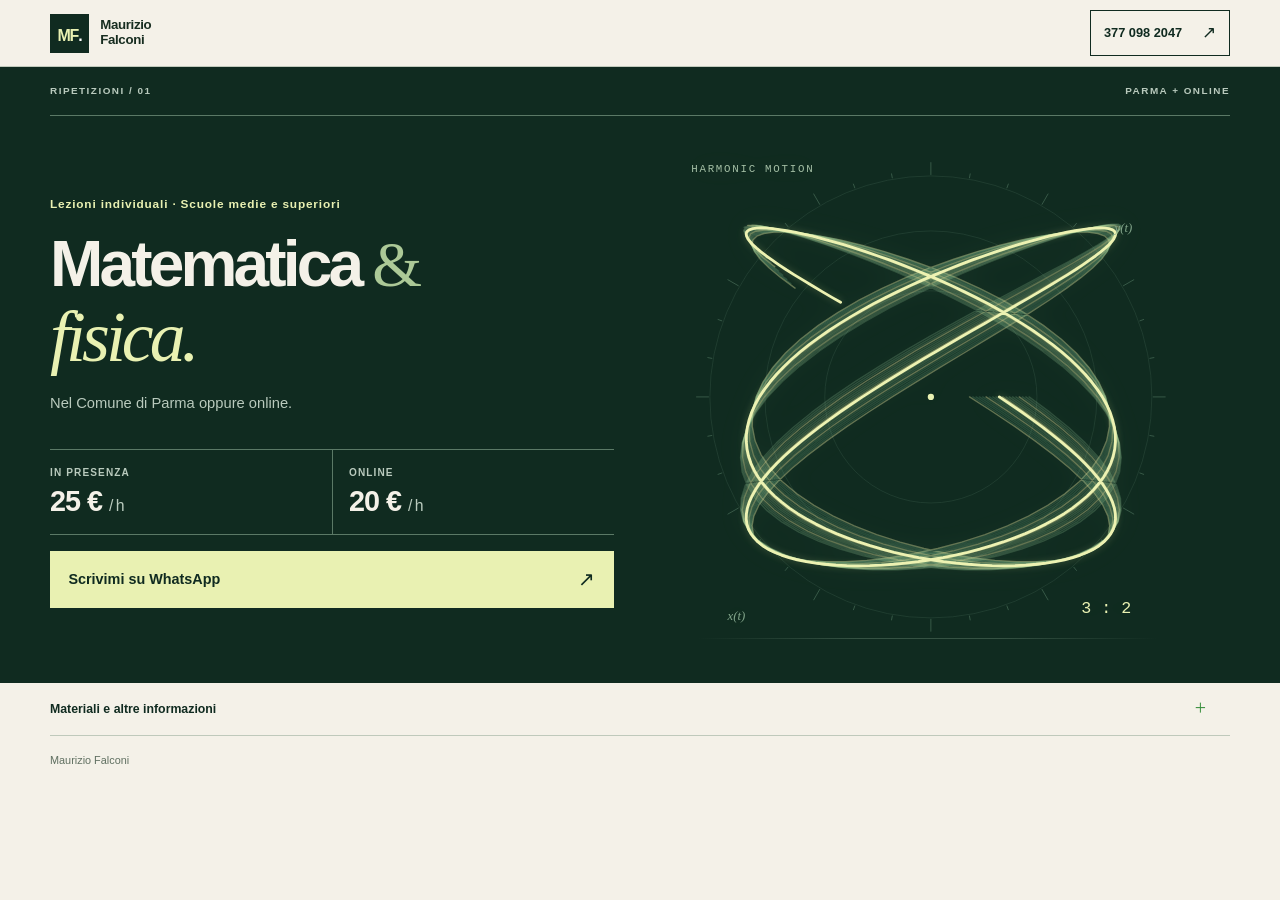
==== commit f2dc88ff: "content: remove last repetitive strip and footer copy" ====
--- a/index.html
+++ b/index.html
@@ -124,7 +124,7 @@
 
     <section class="after-hero" aria-label="Informazioni aggiuntive">
       <div class="container after-content">
-        <p class="after-line">Parma <span aria-hidden="true">·</span> Online <span aria-hidden="true">·</span> Medie e superiori</p>
+        
         <details class="more-details" id="materiali">
           <summary>Materiali e altre informazioni <span class="plus" aria-hidden="true">+</span></summary>
           <div class="more-body">
@@ -148,6 +148,6 @@
       </div>
     </section>
   </main>
-  <footer class="site-footer"><div class="container footer-content"><span>Maurizio Falconi</span><span>Matematica e fisica · Parma</span></div></footer>
+  <footer class="site-footer"><div class="container footer-content"><span>Maurizio Falconi</span></div></footer>
 </body>
 </html>
--- a/styles.css
+++ b/styles.css
@@ -1,15 +1,12 @@
 :root {
   --green: #388e3c;
-  --forest: #142f25;
-  --forest-dark: #0e241b;
-  --ink: #192d23;
-  --muted: #536457;
+  --forest: #102b20;
+  --forest-deep: #0b2118;
   --paper: #f4f1e8;
-  --cream: #fbf9f3;
-  --lime: #dce779;
-  --peach: #e5c1a4;
-  --line: #c9cec2;
-  --line-dark: #587668;
+  --ink: #172d20;
+  --mint: #e9f1b2;
+  --muted-light: #b9cabd;
+  --rule: #5b7966;
   color-scheme: light;
   font-family: Arial, Helvetica, sans-serif;
 }
@@ -18,208 +15,126 @@
 body { margin: 0; background: var(--paper); color: var(--ink); font-size: 16px; line-height: 1.5; }
 img { max-width: 100%; height: auto; }
 a { color: inherit; }
-p { margin: 0 0 1rem; }
-section[id], article[id] { scroll-margin-top: 78px; }
-.container { width: min(1220px, calc(100% - 3rem)); margin-inline: auto; }
-a:focus-visible { outline: 3px solid var(--green); outline-offset: 4px; }
-.skip-link { position: absolute; z-index: 100; top: -70px; left: 1rem; background: white; color: var(--forest); padding: .7rem 1rem; }
-.skip-link:focus { top: 1rem; }
-
-.site-header { position: sticky; top: 0; z-index: 50; background: rgba(244,241,232,.97); border-bottom: 1px solid var(--ink); backdrop-filter: blur(16px); }
-.header-inner { display: flex; justify-content: space-between; align-items: center; gap: 1.2rem; min-height: 78px; }
-.brand { display: flex; align-items: center; gap: .7rem; text-decoration: none; }
-.brand-symbol { display: grid; place-items: center; width: 49px; height: 49px; background: var(--forest); color: var(--lime); font-size: 1.23rem; letter-spacing: -.1em; font-weight: 900; }
-.symbol-dot { color: white; }
-.brand-label { font-weight: 800; font-size: .82rem; letter-spacing: -.025em; line-height: 1.15; }
-nav { display: flex; gap: 2rem; align-items: center; }
-nav a { font-size: .8rem; font-weight: 700; text-decoration: none; border-bottom: 1px solid transparent; padding: .5rem 0; }
-nav a:hover { border-color: var(--green); }
-.header-cta { border: 1px solid var(--forest); background: var(--forest); color: white; padding: .77rem .95rem; text-decoration: none; font-weight: 800; font-size: .83rem; white-space: nowrap; display: inline-flex; gap: 1.7rem; align-items: center; transition: background .2s, color .2s; }
-.header-cta:hover { background: var(--lime); color: var(--forest); }
-.eyebrow { color: var(--ink); font-size: .73rem; letter-spacing: .135em; font-weight: 800; text-transform: uppercase; }
-h1,h2,h3 { margin: 0; line-height: 1.02; }
-h1 { font-size: clamp(2.55rem, 5vw, 4rem); font-weight: 900; letter-spacing: -.075em; }
-h1 em, h2 em { font-family: Georgia,'Times New Roman',serif; font-style: italic; font-weight: 400; letter-spacing: -.052em; }
-h2 { font-size: clamp(2rem,3.75vw,3.45rem); letter-spacing: -.06em; font-weight: 800; }
-h3 { font-size: 1.8rem; letter-spacing: -.055em; }
-
-.hero { padding: 0; background: var(--paper); }
-.hero-rule { display: flex; justify-content: space-between; border-bottom: 1px solid var(--line); padding: .7rem 0; color: #687969; font-size: .64rem; letter-spacing: .15em; font-weight: 800; }
-.hero-layout { display: grid; grid-template-columns: minmax(0,1.1fr) minmax(0,.9fr); gap: 3.2rem; align-items: center; padding-block: 2.25rem 2.65rem; }
-.hero-copy-wrap { align-self: center; padding-bottom: .5rem; }
-.hero-copy-wrap .eyebrow { margin-bottom: 1.15rem; border-left: 3px solid var(--green); padding-left: .8rem; }
-h1 em { color: var(--green); }
-.accent-period { color: var(--green); }
-.hero-copy { margin-top: 1.25rem; max-width: 455px; color: #526356; font-size: .96rem; line-height: 1.65; }
-.hero-actions { display: flex; gap: .7rem; align-items: stretch; margin-top: 1.4rem; flex-wrap: wrap; }
-.button { display: inline-flex; justify-content: space-between; align-items: center; gap: 1.7rem; border: 1px solid var(--forest); min-height: 49px; padding: .76rem 1rem; text-decoration: none; font-size: .82rem; font-weight: 800; transition: background .18s, color .18s, border-color .18s; line-height: 1.2; }
-.button span { font-weight: 700; font-size: 1.16rem; }
-.button.primary { background: var(--forest); color: white; }
-.button.primary:hover { background: var(--green); border-color: var(--green); }
-.button.secondary { background: transparent; color: var(--forest); }
-.button.secondary:hover { background: var(--lime); }
-.lesson-preview { background: var(--forest); color: #f0f1e4; border: 1px solid #294c3b; min-width: 0; overflow: hidden; box-shadow: 9px 9px 0 #e0e7cc; }
-.figure-head { display:flex; justify-content: space-between; align-items:center; gap: 1rem; padding: .7rem 1.2rem; font-size: .6rem; letter-spacing: .13em; font-weight:800; color: #bdcfc0; }
-.figure-signature { display:flex; align-items:center; gap:.55rem; color:#d2dcc9; font-size:.55rem; letter-spacing:.08em; white-space:nowrap; }
-.figure-illustration { position: relative; }
-.trajectory-figure { display: block; width: 100%; height: auto; max-height: 240px; }
-.trajectory { stroke-dasharray: 750; stroke-dashoffset: 750; animation: trace 1.6s cubic-bezier(.22,.61,.36,1) .15s both; }
-@keyframes trace { to { stroke-dashoffset: 0; } }
-.preview-title { display: flex; justify-content: space-between; padding: .48rem 1.2rem; color: #c0d0c1; border-top: 1px solid var(--line-dark); border-bottom: 1px solid var(--line-dark); font-size: .62rem; font-weight: 800; letter-spacing: .12em; }
-.preview-steps { list-style: none; display: grid; grid-template-columns: repeat(3,minmax(0,1fr)); gap: 0; margin:0; padding:0; }
-.preview-steps li { min-width:0; padding: .68rem .7rem .84rem 1.2rem; border-right: 1px solid var(--line-dark); }
-.preview-steps li:last-child { border-right: 0; }
-.step-icon { display: block; margin-bottom: .35rem; font-size: .7rem; color: var(--lime); font-family: Georgia,'Times New Roman',serif; }
-.preview-steps strong,.preview-steps small { display: block; }
-.preview-steps strong { font-size: .8rem; font-weight: 800; }
-.preview-steps small { max-width: 115px; margin-top: .25rem; font-size: .66rem; line-height: 1.4; color: #c2d3c5; }
-.tutor-headshot { border-radius:50%; object-fit:cover; width:38px; height:38px; border: 1px solid #abc5a3; }
-
-.compact-strip { display:grid; grid-template-columns: repeat(4,minmax(0,1fr)); border-top:1px solid var(--forest); border-bottom:1px solid var(--forest); }
-.compact-strip > div { padding: 1.3rem 1.2rem 1.4rem; display:flex; flex-direction:column; gap:.1rem; border-right:1px solid var(--line); min-width:0; }
-.compact-strip > div:first-child { padding-left:0; }
-.compact-strip > div:last-child { border-right:0; }
-.strip-index { margin-bottom:.6rem; color:var(--green); font-family:Georgia,'Times New Roman',serif; font-size:.74rem; }
-.compact-strip strong { font-size:1.05rem; line-height:1.2; letter-spacing:-.03em; }
-.compact-strip span:last-child { color:var(--muted); font-size:.74rem; }
-
-.compact-section { padding: 3.9rem 0; background: var(--cream); }
-.section-heading { margin-bottom: 3.5rem; }
-.inline-heading { display: grid; grid-template-columns: minmax(0,1.3fr) minmax(250px,.65fr); gap: 3rem; align-items:end; }
-.section-code { display:flex; gap:.5rem; align-items:center; margin-bottom:1.25rem; color:var(--green); }
-.section-code::before { content:''; width:26px; height:1px; background:var(--green); }
-.section-heading h2 { max-width:770px; }
-.section-heading h2 em,.panel-copy h2 em,.resources-head h2 em { color:var(--green); }
-.section-heading > p { color:var(--muted); max-width:355px; line-height:1.7; font-size:.9rem; margin:0 0 .1rem; }
-.lesson-grid { display:grid; grid-template-columns:repeat(2,minmax(0,1fr)); gap:0 2.3rem; }
-.subject-card { display:grid; grid-template-columns:125px 1fr; gap:1rem; align-items:start; min-width:0; padding:1.3rem 0 2.1rem; border-top:2px solid var(--forest); }
-.subject-card + .subject-card { border-top-color:var(--green); }
-.subject-symbol { font-size:5.3rem; color:var(--forest); line-height:1; font-weight:700; letter-spacing:-.12em; font-family:Georgia,'Times New Roman',serif; display:flex; align-items:start; gap:.6rem; }
-.subject-symbol span { font-size:1.1rem; color:var(--green); margin-top:.4rem; }
-.physics-symbol { color:var(--green); }
-.subject-index { font-size:.63rem; letter-spacing:.12em; color:#748375; font-weight:800; margin:.4rem 0 1.3rem; }
-.subject-card h3 { margin-bottom:.65rem; }
-.subject-card > div > p:last-child { color:var(--muted); font-size:.87rem; line-height:1.65; max-width:400px; }
-.mini-card { display:grid; grid-template-columns:75px 1fr; gap:1rem; padding:1.15rem 0; border-top:1px solid var(--line); align-items:start; }
-.mini-icon { color:var(--green); font-family:Georgia,'Times New Roman',serif; font-size:1.05rem; }
-.mini-card strong { display:block; font-size:.95rem; margin-bottom:.32rem; }
-.mini-card p { color:var(--muted); font-size:.82rem; max-width:340px; margin:0; }
-
-.utility-section { padding: 3.3rem 0; background:var(--paper); }
-.utility-grid { display:grid; grid-template-columns:repeat(2,minmax(0,1fr)); gap:1.15rem; align-items:stretch; }
-.location-panel,.resources-panel { min-width:0; border:1px solid var(--forest); }
-.location-panel { display:flex; flex-direction:column; background:var(--cream); }
-.panel-copy { padding:2.35rem 2.35rem 1.8rem; flex:1; }
-.panel-copy h2 { max-width:500px; margin-bottom:1.7rem; }
-.panel-copy p:not(.eyebrow) { max-width:410px; color:var(--muted); font-size:.86rem; line-height:1.74; }
-.text-link { display:inline-flex; align-items:center; gap:2rem; padding-bottom:.22rem; margin-top:.2rem; color:var(--forest); border-bottom:1px solid var(--forest); text-decoration:none; font-size:.81rem; font-weight:800; }
-.text-link:hover { color:var(--green); border-bottom-color:var(--green); }
-.map-frame { height:212px; border-top:1px solid var(--forest); background:#dce2dc; }
-.map-frame iframe { display:block; border:0; width:100%; height:100%; }
-.resources-panel { display:flex; flex-direction:column; padding:2.35rem; background: #dee6d2; }
-.resources-head h2 { max-width:530px; margin-bottom:1.5rem; }
-.resources-head > p { color:#465e4d; font-size:.86rem; line-height:1.7; margin-bottom:1.5rem; }
-.resource-benefits { display:grid; border-top:1px solid #9caf9c; }
-.resource-benefit { display:grid; grid-template-columns:40px 1fr; gap:.5rem; border-bottom:1px solid #9caf9c; padding:1rem 0; align-items:start; }
-.resource-icon { font-size:1.55rem; font-weight:700; line-height:1; color:var(--green); }
-.resource-benefit-copy strong,.resource-benefit-copy small { display:block; }
-.resource-benefit-copy strong { font-size:.88rem; }
-.resource-benefit-copy small { margin-top:.25rem; line-height:1.5; font-size:.76rem; color:#4d6452; }
-.tools-label { font-size:.6rem; letter-spacing:.14em; font-weight:900; margin:1.9rem 0 .7rem; }
-.tools-row { display:grid; grid-template-columns:repeat(3,minmax(0,1fr)); gap:.45rem; }
-.tool-chip { display:flex; flex-direction:column; justify-content:space-between; position:relative; gap:.65rem; background:var(--forest); color:var(--cream); min-width:0; min-height:124px; padding:.85rem; text-decoration:none; transition:background .2s; }
-.tool-chip:hover { background:#2d6e3b; }
-.tool-symbol { font-family:Georgia,'Times New Roman',serif; color:var(--lime); font-size:1.75rem; line-height:1; }
-.tool-copy strong,.tool-copy small { display:block; overflow-wrap:anywhere; }
-.tool-copy strong { font-size:.79rem; line-height:1.2; }
-.tool-copy small { color:#cedccc; font-size:.68rem; margin-top:.27rem; }
-.tool-arrow { position:absolute; top:.75rem; right:.75rem; font-size:.9rem; color:var(--lime); }
-
-.contact-section { padding:0 0 3rem; background:var(--paper); }
-.contact-bar { display:grid; grid-template-columns:1.2fr .8fr; gap:2rem; align-items:end; padding:2.8rem 3.4rem 3.1rem; background:var(--lime); color:var(--forest); }
-.contact-bar .eyebrow { color:var(--forest); margin-bottom:1.25rem; }
-.contact-bar h2 { font-size:clamp(2.5rem,5vw,4.1rem); }
-.contact-bar h2 em { color:var(--green); }
-.contact-side { padding-bottom:.3rem; }
-.contact-side p { color:#3c533b; font-size:.91rem; max-width:370px; line-height:1.6; margin:0 0 1.5rem; }
-.contact-actions { display:flex; gap:.6rem; flex-wrap:wrap; }
-.button.white { color:var(--cream); background:var(--forest); }
-.button.white:hover { background:var(--green); }
-.button.ghost { background:transparent; }
-.button.ghost:hover { background:#f6f6ce; }
-footer { background:var(--forest); color:#bed0c1; padding:1.45rem 0; }
-.footer-inner { display:flex; align-items:center; justify-content:space-between; gap:1.1rem; font-size:.72rem; }
-.footer-brand { display:flex; align-items:center; gap:.7rem; color:var(--cream); font-weight:800; }
-.footer-symbol { font-size:1.17rem; color:var(--lime); }
-.footer-asterisk { font-size:1.5rem; color:var(--lime); }
-
-@media (min-width: 1080px) {
-  .hero-copy-wrap { transform:translateY(-.6rem); }
-  .lesson-preview { margin-left:1rem; }
+button, a, summary { -webkit-tap-highlight-color: transparent; }
+a:focus-visible, summary:focus-visible { outline: 3px solid var(--green); outline-offset: 3px; }
+.container { width: min(1180px, calc(100% - 3rem)); margin-inline: auto; }
+#lezioni, #parma, #materiali, #contatti { scroll-margin-top: 76px; }
+.skip-link { position: absolute; z-index: 20; top: -80px; left: 1rem; padding: .7rem .9rem; background: var(--mint); color: var(--forest); }
+.skip-link:focus { top: 10px; }
+.site-header { background: var(--paper); border-bottom: 1px solid #c1cabc; }
+.masthead { display: flex; align-items: center; justify-content: space-between; min-height: 66px; gap: .75rem; }
+.brand { display: inline-flex; align-items: center; gap: .7rem; text-decoration: none; }
+.brand-monogram { display: inline-flex; align-items: baseline; justify-content: center; width: 39px; height: 39px; padding-top: .15rem; background: var(--forest); color: var(--mint); font-size: 1rem; letter-spacing: -.07em; font-weight: 900; line-height: 39px; }
+.brand-monogram span { color: white; }
+.brand-name { font-weight: 800; font-size: .83rem; letter-spacing: -.025em; line-height: 1.12; }
+.header-contact { display: inline-flex; align-items: center; justify-content: space-between; gap: 1.25rem; min-height: 42px; padding: .55rem .8rem; color: var(--forest); text-decoration: none; border: 1px solid var(--forest); font-size: .8rem; font-weight: 800; white-space: nowrap; }
+.header-contact:hover { color: var(--paper); background: var(--forest); }
+.header-contact span:last-child { font-size: 1.06rem; font-weight: 400; }
+.hero { overflow: clip; color: var(--paper); background: var(--forest); }
+.hero-topline { display: flex; justify-content: space-between; align-items: center; gap: 1rem; padding: 1.05rem 0; border-bottom: 1px solid var(--rule); font-size: .62rem; letter-spacing: .15em; color: var(--muted-light); font-weight: 800; }
+.hero-composition { display: grid; grid-template-columns: minmax(0, 1fr) minmax(0, 1.06fr); grid-template-areas: "copy art" "offer art"; align-items: center; column-gap: 1.15rem; padding: 0 0 1rem; }
+.hero-copy { grid-area: copy; align-self: end; padding-top: 3rem; position: relative; z-index: 2; }
+.hero-kicker { margin: 0 0 1rem; color: var(--mint); font-size: .74rem; letter-spacing: .07em; font-weight: 700; }
+h1 { margin: 0; max-width: 670px; font-size: clamp(2.5rem, 5.4vw, 4rem); line-height: 1.065; letter-spacing: -.06em; font-weight: 800; }
+h1 em { font-family: Georgia, 'Times New Roman', serif; font-size: 1.12em; letter-spacing: -.055em; font-weight: 400; color: var(--mint); }
+.headline-link { font-family: Georgia, 'Times New Roman', serif; color: #acc997; font-weight: 400; }
+.hero-subline { margin: 1rem 0 0; color: var(--muted-light); font-size: .92rem; }
+.hero-art { grid-area: art; min-width: 0; position: relative; display: flex; justify-content: center; align-items: center; align-self: stretch; }
+.hero-art::after { content:''; position: absolute; pointer-events: none; width: 77%; height: 1px; bottom: 5%; left: 11%; background: linear-gradient(90deg, transparent, #5b7966 35%, #5b7966 65%, transparent); opacity: .5; }
+.resonance-figure { width: 100%; height: auto; max-height: 550px; display: block; overflow: visible; filter: drop-shadow(0 0 13px rgba(211,241,171,.07)); }
+.construction-rings { opacity: .17; }
+.construction-ticks { opacity: .33; }
+.filament { opacity: var(--alpha); stroke-dasharray: 2500; stroke-dashoffset: 2500; animation: sweep 2.9s cubic-bezier(.26,.7,.26,1) var(--delay) forwards; }
+.signature-curve { stroke-dasharray: 2600; stroke-dashoffset: 2600; animation: sweep 3.4s ease .18s forwards; filter: drop-shadow(0 0 4px rgba(225,244,151,.28)); }
+@keyframes sweep { to { stroke-dashoffset: 0; } }
+.figure-label { fill: #a4bfa5; font-size: 11px; letter-spacing: .16em; font-family: 'Courier New',monospace; }
+.figure-ratio { font-size: 17px; letter-spacing: 0; fill: var(--mint); }
+.figure-axis { fill: #83a68b; font: italic 13px Georgia,serif; }
+.hero-offer { grid-area: offer; align-self: start; position: relative; z-index: 2; padding: 2.2rem 0 2.4rem; }
+.price-strip { display: grid; grid-template-columns: repeat(2,minmax(0,1fr)); border-top: 1px solid var(--rule); border-bottom: 1px solid var(--rule); }
+.price-unit { display: flex; flex-direction: column; gap: .3rem; padding: .95rem .8rem 1rem 0; }
+.price-unit + .price-unit { padding-left: 1rem; border-left: 1px solid var(--rule); }
+.price-unit span { color: var(--muted-light); font-size: .63rem; font-weight: 800; letter-spacing: .11em; }
+.price-unit strong { font-size: clamp(1.25rem, 2.3vw, 1.8rem); line-height: 1.15; letter-spacing: -.035em; font-weight: 750; white-space: nowrap; }
+.price-unit small { font-weight: 400; font-size: .55em; color: var(--muted-light); }
+.primary-cta { display: flex; align-items: center; justify-content: space-between; gap: 1rem; margin-top: 1rem; padding: .83rem 1.15rem; min-height: 48px; color: var(--forest); background: var(--mint); font-size: .9rem; font-weight: 800; text-decoration: none; transition: background .2s ease; }
+.primary-cta:hover { background: #fff6c0; }
+.cta-arrow { font-size: 1.25rem; font-weight: 400; }
+.after-hero { background: var(--paper); }
+.after-content { display: grid; grid-template-columns: 1fr auto; gap: 1.5rem; align-items: start; border-bottom: 1px solid #bfc9bb; }
+.after-line { color: #647465; margin: 0; padding: 1rem 0; font-size: .75rem; letter-spacing: .02em; }
+.after-line span { color: var(--green); margin: 0 .35rem; }
+.more-details { position: relative; min-width: min(310px,100%); }
+.more-details summary { cursor: pointer; list-style: none; display: flex; align-items: center; justify-content: space-between; gap: 1.5rem; min-height: 52px; padding: .8rem 0; border: none; font-size: .77rem; font-weight: 700; color: var(--forest); }
+.more-details summary::-webkit-details-marker { display: none; }
+.more-details summary:hover { color: var(--green); }
+.more-details .plus { font: 1.25rem Georgia, serif; color: var(--green); }
+.more-details[open] .plus { transform: rotate(45deg); }
+.more-body { padding: .75rem 0 1.5rem; max-width: 540px; }
+.more-body p { color: #4a5f4f; font-size: .83rem; line-height: 1.65; margin: .6rem 0; }
+.more-description { display: flex; gap: .7rem; align-items: center; margin-bottom: 1.1rem; }
+.more-description p { margin: 0; }
+.tutor-headshot { border-radius: 50%; object-fit: cover; width: 42px; height: 42px; flex-shrink: 0; }
+.more-heading { margin-top: 1rem !important; font-weight: 800; text-transform: uppercase; font-size: .65rem !important; letter-spacing: .11em; }
+.resources { display: flex; flex-wrap: wrap; gap: .75rem 1.2rem; margin-bottom: .9rem; }
+.resources a { padding-block: .3rem; text-decoration-thickness: 1px; text-underline-offset: 3px; color: var(--forest); font-weight: 700; font-size: .8rem; }
+.resources a:hover { color: var(--green); }
+.resources span { color: var(--green); }
+.map-frame { width: 100%; height: 190px; margin-top: .8rem; background: #dfe6da; border: 1px solid #ced5c7; }
+.map-frame iframe { display: block; width: 100%; height: 100%; border: 0; }
+.site-footer { background: var(--paper); }
+.footer-content { display: flex; justify-content: space-between; gap: 1rem; padding: 1rem 0 1.2rem; color: #607061; font-size: .68rem; }
+@media (min-width: 1160px) {
+  .hero-copy { padding-top: 5rem; }
+  .hero-offer { padding-bottom: 3.7rem; }
 }
-@media (max-width: 1010px) {
-  .hero-layout { gap:2rem; grid-template-columns:minmax(0,1fr) minmax(0,1fr); }
-  .subject-card { grid-template-columns:92px 1fr; }
-  .subject-symbol { font-size:4.3rem; }
-  .panel-copy,.resources-panel { padding:1.6rem; }
-  .tools-row { grid-template-columns:1fr; }
-  .tool-chip { flex-direction:row; align-items:center; min-height:70px; }
-  .tool-symbol { font-size:1.5rem; }
-  .tool-copy { margin-right:auto; }
-  .tool-arrow { position:static; }
+@media (max-width: 800px) {
+  .hero-composition { grid-template-columns: minmax(0,1fr) minmax(0,.8fr); }
+  .hero-copy { padding-top: 2rem; }
+  .hero-offer { padding-top: 1.1rem; padding-bottom: 1.6rem; }
+  .hero-kicker { font-size: .7rem; }
+  h1 { font-size: clamp(2.2rem, 5.5vw, 3.5rem); }
+  .hero-art { margin-left: -1rem; }
+  .after-content { grid-template-columns:1fr; gap: 0; }
+  .after-line { padding: .85rem 0 0; }
+  .more-details { width: 100%; }
 }
-@media (max-width: 780px) {
-  .container { width:min(100% - 2rem, 590px); }
-  .header-inner { min-height:64px; }
-  nav { display:none; }
-  .brand-symbol { height:41px; width:41px; font-size:1.02rem; }
-  .brand-label { font-size:.76rem; }
-  .header-cta { padding:.63rem .78rem; gap:.8rem; font-size:.76rem; }
-  .hero-rule { font-size:.56rem; padding:.75rem 0; }
-  .hero-layout { grid-template-columns:1fr; gap:1.25rem; padding-block:1.45rem 1.6rem; }
-  .hero-copy-wrap .eyebrow { margin-bottom:.8rem; }
-  h1 { font-size:clamp(2.45rem,9.5vw,3.4rem); }
-  .hero-copy { max-width:580px; font-size:.91rem; line-height:1.5; margin-top:.95rem; }
-  .hero-actions { margin-top:1rem; }
-  .lesson-preview { max-width:560px; box-shadow:6px 6px 0 #dce6cc; }
-  .compact-strip { grid-template-columns:repeat(2,minmax(0,1fr)); }
-  .compact-strip > div { padding:.95rem .6rem .95rem .8rem; border-bottom:1px solid var(--line); }
-  .compact-strip > div:nth-child(2n) { border-right:0; }
-  .compact-strip > div:nth-child(n+3) { border-bottom:0; }
-  .compact-strip > div:first-child { padding-left:.8rem; }
-  .strip-index { margin-bottom:.2rem; }
-  .compact-section { padding:3.35rem 0; }
-  .inline-heading { grid-template-columns:1fr; gap:1.1rem; }
-  .section-heading { margin-bottom:2rem; }
-  .section-heading > p { max-width:600px; }
-  .lesson-grid { grid-template-columns:1fr; }
-  .subject-card { grid-template-columns:80px 1fr; gap:.75rem; }
-  .subject-symbol { font-size:4rem; }
-  .subject-card + .subject-card { border-top:1px solid var(--line); }
-  .mini-card { grid-template-columns:70px 1fr; }
-  .utility-grid { grid-template-columns:1fr; }
-  .utility-section { padding:2.2rem 0; }
-  .resources-panel { padding:1.8rem; }
-  .contact-bar { grid-template-columns:1fr; padding:2rem 1.5rem 2.15rem; gap:1.6rem; }
-  .footer-inner { flex-wrap:wrap; }
-  .footer-asterisk { display:none; }
+@media (max-width: 640px) {
+  .container { width: min(100% - 2rem, 490px); }
+  .masthead { min-height: 55px; }
+  .brand-monogram { width: 33px; height: 33px; padding-top:0; line-height: 33px; font-size: .92rem; }
+  .brand-name { font-size: .72rem; }
+  .header-contact { min-height: 37px; padding: .43rem .62rem; font-size: .72rem; gap: .8rem; }
+  .hero-topline { padding: .7rem 0; font-size: .54rem; letter-spacing: .12em; }
+  .hero-composition { grid-template-columns: minmax(0,1fr); grid-template-areas: "copy" "art" "offer"; padding-bottom: .45rem; gap: 0; }
+  .hero-copy { padding-top: 1.15rem; }
+  .hero-kicker { margin-bottom: .4rem; font-size: .68rem; letter-spacing: .02em; }
+  h1 { font-size: clamp(2.15rem, 10.8vw, 3.3rem); line-height: 1.0; letter-spacing: -.058em; }
+  h1 em { font-size: 1.07em; }
+  .hero-subline { margin: .42rem 0 0; font-size: .74rem; line-height: 1.35; }
+  .hero-art { margin: -.22rem -1.5rem -.35rem; height: clamp(205px, 57vw, 275px); overflow: hidden; }
+  .hero-art::after { bottom: 5%; }
+  .resonance-figure { height: 100%; width: 100%; overflow: visible; }
+  .figure-label { font-size: 10px; }
+  .hero-offer { padding: .4rem 0 .75rem; }
+  .price-unit { padding: .52rem .65rem .52rem 0; gap: .14rem; }
+  .price-unit + .price-unit { padding-left: .85rem; }
+  .price-unit strong { font-size: 1.28rem; }
+  .price-unit span { font-size: .58rem; }
+  .primary-cta { min-height: 44px; font-size: .79rem; padding: .58rem .86rem; margin-top: .65rem; }
+  .after-line { font-size: .69rem; }
+  .more-details summary { min-height: 45px; padding: .65rem 0; font-size: .72rem; }
+  .footer-content { padding: .72rem 0; font-size: .63rem; }
 }
-@media (max-width: 390px) {
-  .header-cta { padding:.52rem .64rem; font-size:.72rem; gap:.35rem; }
-  .brand-label { font-size:.7rem; }
-  .hero-rule { letter-spacing:.07em; }
-  h1 { font-size:clamp(2.25rem,9.5vw,2.85rem); }
-  .hero-actions { gap:.6rem; }
-  .hero-actions .button { width:auto; flex-grow:1; gap:.65rem; }
-  .figure-head { padding:.55rem .9rem; }
-  .preview-steps li { padding:.6rem .4rem .65rem .65rem; }
-  .preview-steps small { font-size:.61rem; }
-  .panel-copy,.resources-panel { padding:1.35rem; }
-  .subject-symbol { font-size:3.5rem; }
-  .contact-actions .button { width:100%; }
+@media (max-width: 355px) {
+  .header-contact-label { display: none; }
+  .header-contact { min-width: 40px; justify-content:center; }
+  .hero-topline { font-size: .48rem; }
+  h1 { font-size: 2.17rem; }
+  .hero-art { height: 205px; }
 }
 @media (prefers-reduced-motion: reduce) {
-  html { scroll-behavior:auto; }
-  .trajectory { stroke-dashoffset:0; animation:none; }
-  .button,.tool-chip,.header-cta { transition:none; }
+  html { scroll-behavior: auto; }
+  .filament,.signature-curve { animation: none !important; stroke-dashoffset: 0 !important; }
+  .primary-cta { transition: none; }
 }
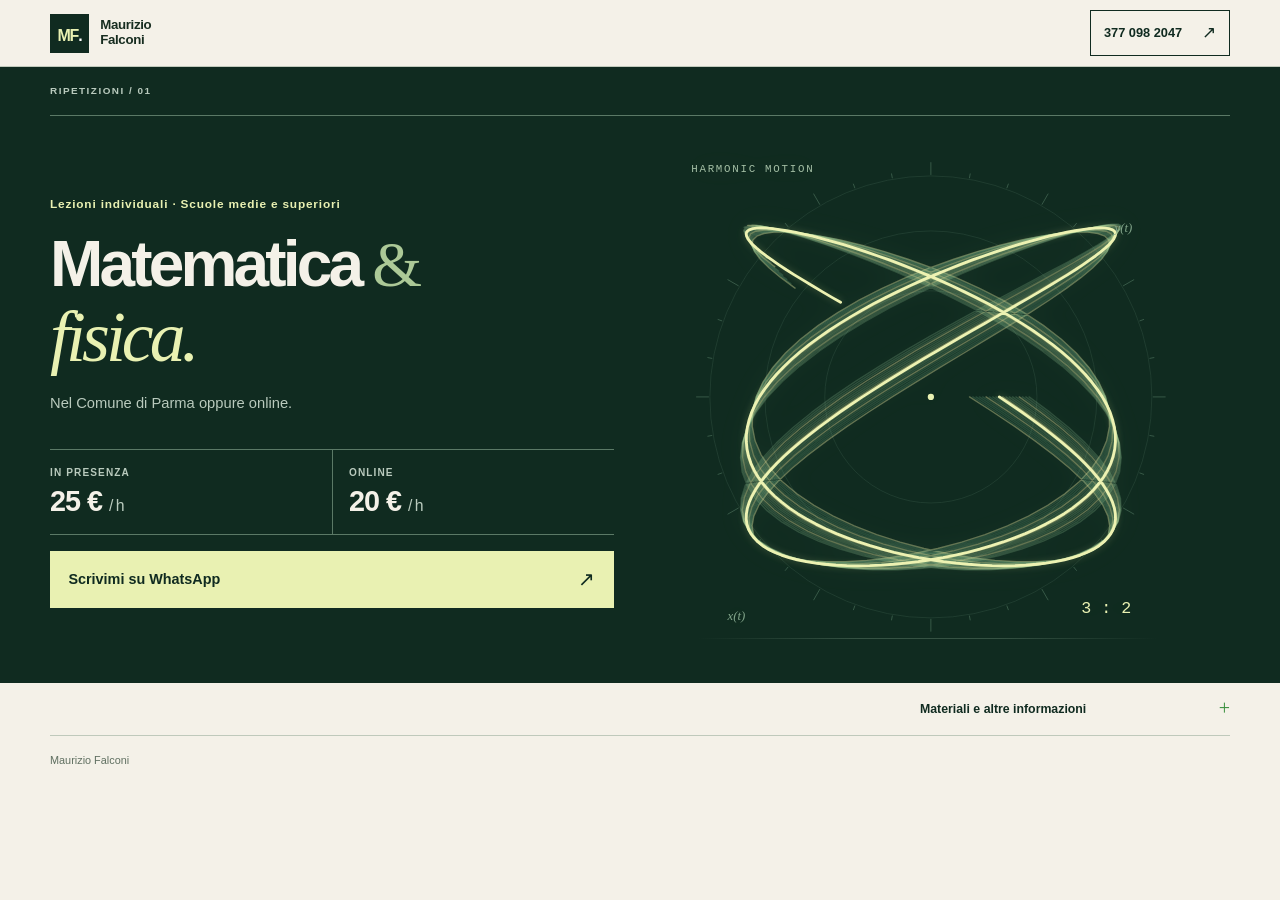
==== commit 8ee9c6f4: "content: remove duplicate Parma/online label in opening scene" ====
--- a/index.html
+++ b/index.html
@@ -26,7 +26,7 @@
   <main id="contenuto">
     <section class="hero" id="lezioni" aria-labelledby="hero-title">
       <div class="container">
-        <div class="hero-topline"><span>RIPETIZIONI / 01</span><span>PARMA + ONLINE</span></div>
+        <div class="hero-topline"><span>RIPETIZIONI / 01</span></div>
         <div class="hero-composition">
           <div class="hero-copy">
             <p class="hero-kicker">Lezioni individuali · Scuole medie e superiori</p>
--- a/styles.css
+++ b/styles.css
@@ -61,9 +61,7 @@
 .primary-cta:hover { background: #fff6c0; }
 .cta-arrow { font-size: 1.25rem; font-weight: 400; }
 .after-hero { background: var(--paper); }
-.after-content { display: grid; grid-template-columns: 1fr auto; gap: 1.5rem; align-items: start; border-bottom: 1px solid #bfc9bb; }
-.after-line { color: #647465; margin: 0; padding: 1rem 0; font-size: .75rem; letter-spacing: .02em; }
-.after-line span { color: var(--green); margin: 0 .35rem; }
+.after-content { display: flex; justify-content: flex-end; border-bottom: 1px solid #bfc9bb; }
 .more-details { position: relative; min-width: min(310px,100%); }
 .more-details summary { cursor: pointer; list-style: none; display: flex; align-items: center; justify-content: space-between; gap: 1.5rem; min-height: 52px; padding: .8rem 0; border: none; font-size: .77rem; font-weight: 700; color: var(--forest); }
 .more-details summary::-webkit-details-marker { display: none; }
@@ -95,8 +93,6 @@
   .hero-kicker { font-size: .7rem; }
   h1 { font-size: clamp(2.2rem, 5.5vw, 3.5rem); }
   .hero-art { margin-left: -1rem; }
-  .after-content { grid-template-columns:1fr; gap: 0; }
-  .after-line { padding: .85rem 0 0; }
   .more-details { width: 100%; }
 }
 @media (max-width: 640px) {
@@ -114,7 +110,8 @@
   .hero-subline { margin: .42rem 0 0; font-size: .74rem; line-height: 1.35; }
   .hero-art { margin: -.22rem -1.5rem -.35rem; height: clamp(205px, 57vw, 275px); overflow: hidden; }
   .hero-art::after { bottom: 5%; }
-  .resonance-figure { height: 100%; width: 100%; overflow: visible; }
+  .resonance-figure { position:absolute; left:50%; top:50%; width:135%; height:auto; max-height:none; transform:translate(-50%,-50%); overflow:visible; }
+  .hero-art::after { display:none; }
   .figure-label { font-size: 10px; }
   .hero-offer { padding: .4rem 0 .75rem; }
   .price-unit { padding: .52rem .65rem .52rem 0; gap: .14rem; }
@@ -122,7 +119,6 @@
   .price-unit strong { font-size: 1.28rem; }
   .price-unit span { font-size: .58rem; }
   .primary-cta { min-height: 44px; font-size: .79rem; padding: .58rem .86rem; margin-top: .65rem; }
-  .after-line { font-size: .69rem; }
   .more-details summary { min-height: 45px; padding: .65rem 0; font-size: .72rem; }
   .footer-content { padding: .72rem 0; font-size: .63rem; }
 }
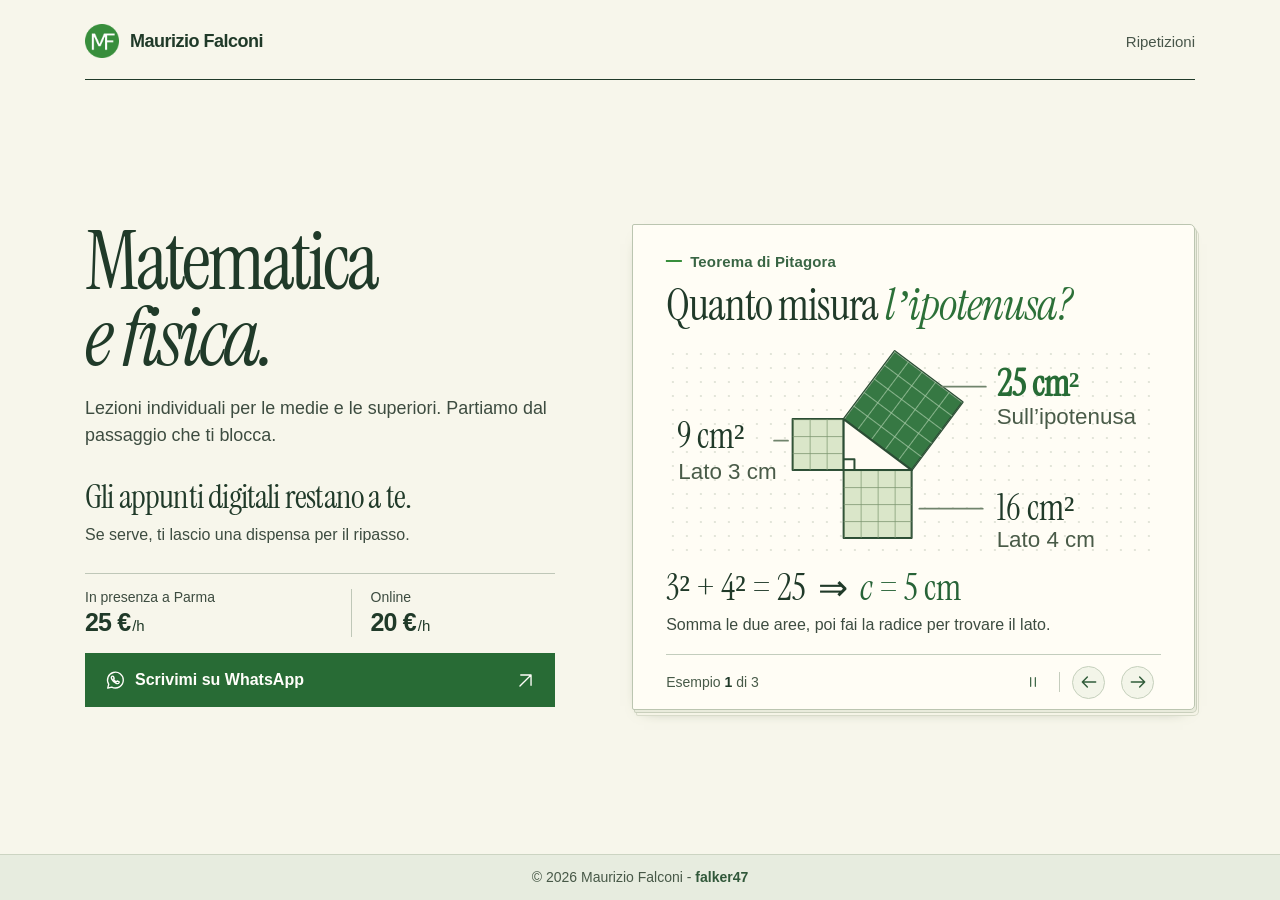
==== commit 896d8e4c: "Pubblica il Quaderno delle ripetizioni" ====
--- a/index.html
+++ b/index.html
@@ -1,153 +1,91 @@
 <!doctype html>
 <html lang="it">
 <head>
-  <meta charset="utf-8">
-  <meta name="viewport" content="width=device-width, initial-scale=1">
-  <meta name="description" content="Ripetizioni individuali di matematica e fisica a Parma e online con Maurizio Falconi per studenti delle scuole medie e superiori. 25 € in presenza e 20 € online.">
-  <meta name="theme-color" content="#102b20">
-  <title>Ripetizioni di matematica e fisica a Parma — Maurizio Falconi</title>
-  <link rel="icon" href="assets/mf-circle-logo.png">
-  <link rel="stylesheet" href="styles.css?v=20261113-resonance4">
+<meta charset="utf-8">
+<meta name="viewport" content="width=device-width, initial-scale=1">
+<meta name="theme-color" content="#388e3c">
+<link rel="canonical" href="https://falker47.github.io/mauriziofalconi-ripetizioni/">
+<meta name="description" content="Lezioni individuali di matematica e fisica con Maurizio Falconi per medie e superiori, a Parma e online.">
+<title>Matematica e fisica con Maurizio Falconi · Il quaderno</title>
+<link rel="icon" href="assets/mf-quaderno.png">
+<link rel="stylesheet" href="quaderno.css">
 </head>
 <body>
-  <a class="skip-link" href="#contenuto">Vai al contenuto</a>
-  <header class="site-header">
-    <div class="container masthead">
-      <a class="brand" href="./" aria-label="Maurizio Falconi, pagina iniziale">
-        <span class="brand-monogram" aria-hidden="true">MF<span>.</span></span>
-        <span class="brand-name">Maurizio<br>Falconi</span>
-      </a>
-      <a class="header-contact" href="tel:+393770982047" aria-label="Chiama Maurizio Falconi al numero 377 098 2047">
-        <span class="header-contact-label">377 098 2047</span><span aria-hidden="true">↗</span>
-      </a>
-    </div>
-  </header>
-
-  <main id="contenuto">
-    <section class="hero" id="lezioni" aria-labelledby="hero-title">
-      <div class="container">
-        <div class="hero-topline"><span>RIPETIZIONI / 01</span></div>
-        <div class="hero-composition">
-          <div class="hero-copy">
-            <p class="hero-kicker">Lezioni individuali · Scuole medie e superiori</p>
-            <h1 id="hero-title">Matematica<span class="headline-link"> &amp;</span><br><em>fisica.</em></h1>
-            <p class="hero-subline" id="parma">Nel Comune di Parma oppure online.</p>
-          </div>
-          <div class="hero-art" aria-label="Opera matematica animata">
-            <svg class="resonance-figure" viewBox="0 0 600 560" role="img" aria-labelledby="resonance-title resonance-description">
-              <title id="resonance-title">Risonanza: figura di Lissajous</title>
-              <desc id="resonance-description">Una figura luminosa di Lissajous rappresenta l'interazione di due oscillazioni armoniche: matematica e fisica in un unico disegno.</desc>
-              <g class="construction-rings" fill="none" stroke="#8ab99a" stroke-width=".75">
-                <circle cx="300" cy="285" r="108"/><circle cx="300" cy="285" r="169"/><circle cx="300" cy="285" r="225"/>
-              </g>
-              <g class="construction-ticks" fill="none" stroke="#8ab99a" stroke-width="1"><line x1="526.0" y1="285.0" x2="539.0" y2="285.0"/>
-<line x1="522.6" y1="324.2" x2="527.5" y2="325.1"/>
-<line x1="512.4" y1="362.3" x2="517.1" y2="364.0"/>
-<line x1="495.7" y1="398.0" x2="507.0" y2="404.5"/>
-<line x1="473.1" y1="430.3" x2="477.0" y2="433.5"/>
-<line x1="445.3" y1="458.1" x2="448.5" y2="462.0"/>
-<line x1="413.0" y1="480.7" x2="419.5" y2="492.0"/>
-<line x1="377.3" y1="497.4" x2="379.0" y2="502.1"/>
-<line x1="339.2" y1="507.6" x2="340.1" y2="512.5"/>
-<line x1="300.0" y1="511.0" x2="300.0" y2="524.0"/>
-<line x1="260.8" y1="507.6" x2="259.9" y2="512.5"/>
-<line x1="222.7" y1="497.4" x2="221.0" y2="502.1"/>
-<line x1="187.0" y1="480.7" x2="180.5" y2="492.0"/>
-<line x1="154.7" y1="458.1" x2="151.5" y2="462.0"/>
-<line x1="126.9" y1="430.3" x2="123.0" y2="433.5"/>
-<line x1="104.3" y1="398.0" x2="93.0" y2="404.5"/>
-<line x1="87.6" y1="362.3" x2="82.9" y2="364.0"/>
-<line x1="77.4" y1="324.2" x2="72.5" y2="325.1"/>
-<line x1="74.0" y1="285.0" x2="61.0" y2="285.0"/>
-<line x1="77.4" y1="245.8" x2="72.5" y2="244.9"/>
-<line x1="87.6" y1="207.7" x2="82.9" y2="206.0"/>
-<line x1="104.3" y1="172.0" x2="93.0" y2="165.5"/>
-<line x1="126.9" y1="139.7" x2="123.0" y2="136.5"/>
-<line x1="154.7" y1="111.9" x2="151.5" y2="108.0"/>
-<line x1="187.0" y1="89.3" x2="180.5" y2="78.0"/>
-<line x1="222.7" y1="72.6" x2="221.0" y2="67.9"/>
-<line x1="260.8" y1="62.4" x2="259.9" y2="57.5"/>
-<line x1="300.0" y1="59.0" x2="300.0" y2="46.0"/>
-<line x1="339.2" y1="62.4" x2="340.1" y2="57.5"/>
-<line x1="377.3" y1="72.6" x2="379.0" y2="67.9"/>
-<line x1="413.0" y1="89.3" x2="419.5" y2="78.0"/>
-<line x1="445.3" y1="111.9" x2="448.5" y2="108.0"/>
-<line x1="473.1" y1="139.7" x2="477.0" y2="136.5"/>
-<line x1="495.7" y1="172.0" x2="507.0" y2="165.5"/>
-<line x1="512.4" y1="207.7" x2="517.1" y2="206.0"/>
-<line x1="522.6" y1="245.8" x2="527.5" y2="244.9"/></g>
-              <g class="filament-web" fill="none" stroke-width="1.45" stroke-linecap="round" stroke-linejoin="round">
-                <path class="filament" style="--delay:0.00s;--alpha:.38" stroke="#e8e6a1" d="M339.4,285.0 L362.9,300.1 L385.3,315.0 L406.1,329.7 L425.0,344.0 L441.7,357.9 L455.8,371.1 L467.0,383.7 L475.3,395.5 L480.3,406.4 L482.1,416.3 L480.7,425.2 L475.9,432.9 L467.9,439.4 L457.0,444.7 L443.1,448.7 L426.7,451.4 L408.0,452.8 L387.3,452.8 L365.1,451.4 L341.7,448.7 L317.5,444.7 L293.0,439.4 L268.6,432.9 L244.8,425.2 L222.0,416.3 L200.6,406.4 L181.0,395.5 L163.6,383.7 L148.6,371.1 L136.4,357.9 L127.1,344.0 L121.0,329.7 L118.1,315.0 L118.5,300.1 L122.2,285.0 L129.1,269.9 L139.1,255.0 L152.0,240.3 L167.5,226.0 L185.5,212.1 L205.6,198.9 L227.3,186.3 L250.4,174.5 L274.4,163.6 L298.8,153.7 L323.3,144.8 L347.3,137.1 L370.5,130.6 L392.4,125.3 L412.7,121.3 L430.8,118.6 L446.7,117.2 L459.8,117.2 L470.1,118.6 L477.3,121.3 L481.3,125.3 L482.0,130.6 L479.4,137.1 L473.6,144.8 L464.6,153.7 L452.7,163.6 L437.9,174.5 L420.7,186.3 L401.3,198.9 L380.1,212.1 L357.4,226.0 L333.7,240.3 L309.3,255.0 L284.8,269.9 L260.6,285.0 L237.1,300.1 L214.7,315.0 L193.9,329.7 L175.0,344.0 L158.3,357.9 L144.2,371.1 L133.0,383.7 L124.7,395.5 L119.7,406.4 L117.9,416.3 L119.3,425.2 L124.1,432.9 L132.1,439.4 L143.0,444.7 L156.9,448.7 L173.3,451.4 L192.0,452.8 L212.7,452.8 L234.9,451.4 L258.3,448.7 L282.5,444.7 L307.0,439.4 L331.4,432.9 L355.2,425.2 L378.0,416.3 L399.4,406.4 L419.0,395.5 L436.4,383.7 L451.4,371.1 L463.6,357.9 L472.9,344.0 L479.0,329.7 L481.9,315.0 L481.5,300.1 L477.8,285.0 L470.9,269.9 L460.9,255.0 L448.0,240.3 L432.5,226.0 L414.5,212.1 L394.4,198.9 L372.7,186.3 L349.6,174.5 L325.6,163.6 L301.2,153.7 L276.7,144.8 L252.7,137.1 L229.5,130.6 L207.6,125.3 L187.3,121.3 L169.2,118.6 L153.3,117.2 L140.2,117.2 L129.9,118.6 L122.7,121.3 L118.7,125.3 L118.0,130.6 L120.6,137.1 L126.4,144.8 L135.4,153.7 L147.3,163.6 L162.1,174.5 L179.3,186.3 L198.7,198.9 L219.9,212.1 L242.6,226.0 L266.3,240.3 L290.7,255.0 L315.2,269.9 L339.4,285.0"/>
-<path class="filament" style="--delay:0.03s;--alpha:.20" stroke="#82c99c" d="M342.7,285.0 L366.2,300.1 L388.5,315.1 L409.2,329.8 L427.9,344.2 L444.2,358.1 L458.0,371.4 L468.9,384.0 L476.8,395.8 L481.4,406.7 L482.8,416.7 L480.8,425.5 L475.6,433.3 L467.2,439.8 L455.8,445.2 L441.6,449.2 L424.8,451.9 L405.7,453.2 L384.8,453.2 L362.2,451.9 L338.6,449.2 L314.3,445.2 L289.7,439.8 L265.3,433.3 L241.5,425.5 L218.8,416.7 L197.5,406.7 L178.1,395.8 L161.0,384.0 L146.3,371.4 L134.4,358.1 L125.5,344.2 L119.8,329.8 L117.3,315.1 L118.1,300.1 L122.3,285.0 L129.6,269.9 L140.0,254.9 L153.4,240.2 L169.3,225.8 L187.7,211.9 L208.1,198.6 L230.1,186.0 L253.4,174.2 L277.6,163.3 L302.1,153.3 L326.6,144.5 L350.7,136.7 L373.8,130.2 L395.6,124.8 L415.6,120.8 L433.6,118.1 L449.1,116.8 L462.0,116.8 L471.9,118.1 L478.7,120.8 L482.2,124.8 L482.5,130.2 L479.5,136.7 L473.2,144.5 L463.8,153.3 L451.4,163.3 L436.3,174.2 L418.7,186.0 L398.9,198.6 L377.4,211.9 L354.5,225.8 L330.6,240.2 L306.1,254.9 L281.5,269.9 L257.3,285.0 L233.8,300.1 L211.5,315.1 L190.8,329.8 L172.1,344.2 L155.8,358.1 L142.0,371.4 L131.1,384.0 L123.2,395.8 L118.6,406.7 L117.2,416.7 L119.2,425.5 L124.4,433.3 L132.8,439.8 L144.2,445.2 L158.4,449.2 L175.2,451.9 L194.3,453.2 L215.2,453.2 L237.8,451.9 L261.4,449.2 L285.7,445.2 L310.3,439.8 L334.7,433.3 L358.5,425.5 L381.2,416.7 L402.5,406.7 L421.9,395.8 L439.0,384.0 L453.7,371.4 L465.6,358.1 L474.5,344.2 L480.2,329.8 L482.7,315.1 L481.9,300.1 L477.7,285.0 L470.4,269.9 L460.0,254.9 L446.6,240.2 L430.7,225.8 L412.3,211.9 L391.9,198.6 L369.9,186.0 L346.6,174.2 L322.4,163.3 L297.9,153.3 L273.4,144.5 L249.3,136.7 L226.2,130.2 L204.4,124.8 L184.4,120.8 L166.4,118.1 L150.9,116.8 L138.0,116.8 L128.1,118.1 L121.3,120.8 L117.8,124.8 L117.5,130.2 L120.5,136.7 L126.8,144.5 L136.2,153.3 L148.6,163.3 L163.7,174.2 L181.3,186.0 L201.1,198.6 L222.6,211.9 L245.5,225.8 L269.4,240.2 L293.9,254.9 L318.5,269.9 L342.7,285.0"/>
-<path class="filament" style="--delay:0.06s;--alpha:.20" stroke="#82c99c" d="M346.1,285.0 L369.5,300.1 L391.7,315.1 L412.2,329.9 L430.6,344.3 L446.7,358.3 L460.2,371.6 L470.7,384.2 L478.2,396.1 L482.4,407.0 L483.4,417.0 L481.0,425.9 L475.3,433.7 L466.5,440.3 L454.6,445.6 L440.0,449.6 L422.8,452.3 L403.4,453.7 L382.1,453.7 L359.3,452.3 L335.5,449.6 L311.0,445.6 L286.3,440.3 L261.9,433.7 L238.2,425.9 L215.5,417.0 L194.5,407.0 L175.3,396.1 L158.3,384.2 L144.0,371.6 L132.4,358.3 L123.9,344.3 L118.6,329.9 L116.6,315.1 L117.9,300.1 L122.4,285.0 L130.2,269.9 L141.1,254.9 L154.8,240.1 L171.2,225.7 L189.9,211.7 L210.6,198.4 L232.9,185.8 L256.5,173.9 L280.8,163.0 L305.4,153.0 L330.0,144.1 L354.0,136.3 L377.1,129.7 L398.7,124.4 L418.6,120.4 L436.3,117.7 L451.5,116.3 L464.0,116.3 L473.6,117.7 L480.0,120.4 L483.1,124.4 L482.9,129.7 L479.5,136.3 L472.7,144.1 L462.9,153.0 L450.0,163.0 L434.5,173.9 L416.6,185.8 L396.5,198.4 L374.7,211.7 L351.5,225.7 L327.4,240.1 L302.8,254.9 L278.2,269.9 L253.9,285.0 L230.5,300.1 L208.3,315.1 L187.8,329.9 L169.4,344.3 L153.3,358.3 L139.8,371.6 L129.3,384.2 L121.8,396.1 L117.6,407.0 L116.6,417.0 L119.0,425.9 L124.7,433.7 L133.5,440.3 L145.4,445.6 L160.0,449.6 L177.2,452.3 L196.6,453.7 L217.9,453.7 L240.7,452.3 L264.5,449.6 L289.0,445.6 L313.7,440.3 L338.1,433.7 L361.8,425.9 L384.5,417.0 L405.5,407.0 L424.7,396.1 L441.7,384.2 L456.0,371.6 L467.6,358.3 L476.1,344.3 L481.4,329.9 L483.4,315.1 L482.1,300.1 L477.6,285.0 L469.8,269.9 L458.9,254.9 L445.2,240.1 L428.8,225.7 L410.1,211.7 L389.4,198.4 L367.1,185.8 L343.5,173.9 L319.2,163.0 L294.6,153.0 L270.0,144.1 L246.0,136.3 L222.9,129.7 L201.3,124.4 L181.4,120.4 L163.7,117.7 L148.5,116.3 L136.0,116.3 L126.4,117.7 L120.0,120.4 L116.9,124.4 L117.1,129.7 L120.5,136.3 L127.3,144.1 L137.1,153.0 L150.0,163.0 L165.5,173.9 L183.4,185.8 L203.5,198.4 L225.3,211.7 L248.5,225.7 L272.6,240.1 L297.2,254.9 L321.8,269.9 L346.1,285.0"/>
-<path class="filament" style="--delay:0.10s;--alpha:.20" stroke="#82c99c" d="M349.5,285.0 L372.8,300.2 L394.9,315.2 L415.2,330.0 L433.4,344.5 L449.2,358.5 L462.4,371.8 L472.5,384.5 L479.6,396.4 L483.4,407.4 L483.9,417.4 L481.1,426.3 L474.9,434.1 L465.7,440.7 L453.4,446.0 L438.3,450.1 L420.7,452.8 L401.0,454.1 L379.4,454.1 L356.4,452.8 L332.4,450.1 L307.8,446.0 L283.0,440.7 L258.5,434.1 L234.8,426.3 L212.3,417.4 L191.4,407.4 L172.4,396.4 L155.8,384.5 L141.7,371.8 L130.5,358.5 L122.4,344.5 L117.5,330.0 L115.9,315.2 L117.6,300.2 L122.7,285.0 L130.9,269.8 L142.2,254.8 L156.4,240.0 L173.1,225.5 L192.2,211.5 L213.2,198.2 L235.8,185.5 L259.5,173.6 L284.0,162.6 L308.8,152.6 L333.4,143.7 L357.4,135.9 L380.3,129.3 L401.8,124.0 L421.5,119.9 L439.0,117.2 L453.9,115.9 L466.1,115.9 L475.2,117.2 L481.2,119.9 L483.9,124.0 L483.3,129.3 L479.4,135.9 L472.2,143.7 L461.9,152.6 L448.6,162.6 L432.7,173.6 L414.4,185.5 L394.0,198.2 L371.9,211.5 L348.5,225.5 L324.2,240.0 L299.5,254.8 L274.8,269.8 L250.5,285.0 L227.2,300.2 L205.1,315.2 L184.8,330.0 L166.6,344.5 L150.8,358.5 L137.6,371.8 L127.5,384.5 L120.4,396.4 L116.6,407.4 L116.1,417.4 L118.9,426.3 L125.1,434.1 L134.3,440.7 L146.6,446.0 L161.7,450.1 L179.3,452.8 L199.0,454.1 L220.6,454.1 L243.6,452.8 L267.6,450.1 L292.2,446.0 L317.0,440.7 L341.5,434.1 L365.2,426.3 L387.7,417.4 L408.6,407.4 L427.6,396.4 L444.2,384.5 L458.3,371.8 L469.5,358.5 L477.6,344.5 L482.5,330.0 L484.1,315.2 L482.4,300.2 L477.3,285.0 L469.1,269.8 L457.8,254.8 L443.6,240.0 L426.9,225.5 L407.8,211.5 L386.8,198.2 L364.2,185.5 L340.5,173.6 L316.0,162.6 L291.2,152.6 L266.6,143.7 L242.6,135.9 L219.7,129.3 L198.2,124.0 L178.5,119.9 L161.0,117.2 L146.1,115.9 L133.9,115.9 L124.8,117.2 L118.8,119.9 L116.1,124.0 L116.7,129.3 L120.6,135.9 L127.8,143.7 L138.1,152.6 L151.4,162.6 L167.3,173.6 L185.6,185.5 L206.0,198.2 L228.1,211.5 L251.5,225.5 L275.8,240.0 L300.5,254.8 L325.2,269.8 L349.5,285.0"/>
-<path class="filament" style="--delay:0.13s;--alpha:.20" stroke="#82c99c" d="M352.8,285.0 L376.1,300.2 L398.0,315.3 L418.2,330.2 L436.2,344.6 L451.7,358.7 L464.5,372.1 L474.3,384.8 L480.9,396.7 L484.3,407.7 L484.4,417.7 L481.1,426.7 L474.5,434.5 L464.8,441.1 L452.0,446.4 L436.6,450.5 L418.6,453.2 L398.6,454.6 L376.7,454.6 L353.4,453.2 L329.2,450.5 L304.5,446.4 L279.6,441.1 L255.2,434.5 L231.5,426.7 L209.1,417.7 L188.3,407.7 L169.6,396.7 L153.2,384.8 L139.5,372.1 L128.6,358.7 L120.9,344.6 L116.4,330.2 L115.3,315.3 L117.5,300.2 L123.0,285.0 L131.7,269.8 L143.4,254.7 L158.0,239.8 L175.1,225.4 L194.5,211.3 L215.8,197.9 L238.7,185.2 L262.6,173.3 L287.3,162.3 L312.1,152.3 L336.7,143.3 L360.7,135.5 L383.6,128.9 L405.0,123.6 L424.4,119.5 L441.6,116.8 L456.3,115.4 L468.1,115.4 L476.9,116.8 L482.4,119.5 L484.7,123.6 L483.6,128.9 L479.2,135.5 L471.6,143.3 L460.8,152.3 L447.2,162.3 L430.9,173.3 L412.2,185.2 L391.5,197.9 L369.1,211.3 L345.4,225.4 L321.0,239.8 L296.2,254.7 L271.4,269.8 L247.2,285.0 L223.9,300.2 L202.0,315.3 L181.8,330.2 L163.8,344.6 L148.3,358.7 L135.5,372.1 L125.7,384.8 L119.1,396.7 L115.7,407.7 L115.6,417.7 L118.9,426.7 L125.5,434.5 L135.2,441.1 L148.0,446.4 L163.4,450.5 L181.4,453.2 L201.4,454.6 L223.3,454.6 L246.6,453.2 L270.8,450.5 L295.5,446.4 L320.4,441.1 L344.8,434.5 L368.5,426.7 L390.9,417.7 L411.7,407.7 L430.4,396.7 L446.8,384.8 L460.5,372.1 L471.4,358.7 L479.1,344.6 L483.6,330.2 L484.7,315.3 L482.5,300.2 L477.0,285.0 L468.3,269.8 L456.6,254.7 L442.0,239.8 L424.9,225.4 L405.5,211.3 L384.2,197.9 L361.3,185.2 L337.4,173.3 L312.7,162.3 L287.9,152.3 L263.3,143.3 L239.3,135.5 L216.4,128.9 L195.0,123.6 L175.6,119.5 L158.4,116.8 L143.7,115.4 L131.9,115.4 L123.1,116.8 L117.6,119.5 L115.3,123.6 L116.4,128.9 L120.8,135.5 L128.4,143.3 L139.2,152.3 L152.8,162.3 L169.1,173.3 L187.8,185.2 L208.5,197.9 L230.9,211.3 L254.6,225.4 L279.0,239.8 L303.8,254.7 L328.6,269.8 L352.8,285.0"/>
-<path class="filament" style="--delay:0.16s;--alpha:.38" stroke="#e8e6a1" d="M356.2,285.0 L379.4,300.3 L401.2,315.4 L421.1,330.3 L438.9,344.8 L454.1,358.8 L466.5,372.3 L476.0,385.0 L482.2,397.0 L485.2,408.0 L484.8,418.1 L481.0,427.0 L474.0,434.9 L463.8,441.5 L450.7,446.9 L434.8,450.9 L416.5,453.7 L396.1,455.0 L373.9,455.0 L350.4,453.7 L326.0,450.9 L301.1,446.9 L276.2,441.5 L251.8,434.9 L228.2,427.0 L205.9,418.1 L185.3,408.0 L166.8,397.0 L150.7,385.0 L137.3,372.3 L126.8,358.8 L119.5,344.8 L115.5,330.3 L114.7,315.4 L117.4,300.3 L123.3,285.0 L132.5,269.7 L144.6,254.6 L159.6,239.7 L177.2,225.2 L196.9,211.2 L218.5,197.7 L241.6,185.0 L265.8,173.0 L290.5,162.0 L315.5,151.9 L340.1,143.0 L364.1,135.1 L386.8,128.5 L408.0,123.1 L427.3,119.1 L444.2,116.3 L458.6,115.0 L470.0,115.0 L478.4,116.3 L483.6,119.1 L485.4,123.1 L483.9,128.5 L479.0,135.1 L470.9,143.0 L459.7,151.9 L445.7,162.0 L428.9,173.0 L409.9,185.0 L388.9,197.7 L366.2,211.2 L342.4,225.2 L317.8,239.7 L292.8,254.6 L268.0,269.7 L243.8,285.0 L220.6,300.3 L198.8,315.4 L178.9,330.3 L161.1,344.8 L145.9,358.8 L133.5,372.3 L124.0,385.0 L117.8,397.0 L114.8,408.0 L115.2,418.1 L119.0,427.0 L126.0,434.9 L136.2,441.5 L149.3,446.9 L165.2,450.9 L183.5,453.7 L203.9,455.0 L226.1,455.0 L249.6,453.7 L274.0,450.9 L298.9,446.9 L323.8,441.5 L348.2,434.9 L371.8,427.0 L394.1,418.1 L414.7,408.0 L433.2,397.0 L449.3,385.0 L462.7,372.3 L473.2,358.8 L480.5,344.8 L484.5,330.3 L485.3,315.4 L482.6,300.3 L476.7,285.0 L467.5,269.7 L455.4,254.6 L440.4,239.7 L422.8,225.2 L403.1,211.2 L381.5,197.7 L358.4,185.0 L334.2,173.0 L309.5,162.0 L284.5,151.9 L259.9,143.0 L235.9,135.1 L213.2,128.5 L192.0,123.1 L172.7,119.1 L155.8,116.3 L141.4,115.0 L130.0,115.0 L121.6,116.3 L116.4,119.1 L114.6,123.1 L116.1,128.5 L121.0,135.1 L129.1,143.0 L140.3,151.9 L154.3,162.0 L171.1,173.0 L190.1,185.0 L211.1,197.7 L233.8,211.2 L257.6,225.2 L282.2,239.7 L307.2,254.6 L332.0,269.7 L356.2,285.0"/>
-<path class="filament" style="--delay:0.19s;--alpha:.20" stroke="#82c99c" d="M359.6,285.0 L382.7,300.3 L404.3,315.5 L424.1,330.4 L441.5,345.0 L456.5,359.0 L468.6,372.5 L477.6,385.3 L483.4,397.3 L485.9,408.3 L485.1,418.4 L480.9,427.4 L473.4,435.3 L462.8,441.9 L449.2,447.3 L432.9,451.4 L414.3,454.1 L393.5,455.5 L371.1,455.5 L347.4,454.1 L322.8,451.4 L297.8,447.3 L272.8,441.9 L248.4,435.3 L224.9,427.4 L202.7,418.4 L182.3,408.3 L164.0,397.3 L148.2,385.3 L135.1,372.5 L125.1,359.0 L118.1,345.0 L114.5,330.4 L114.2,315.5 L117.3,300.3 L123.7,285.0 L133.3,269.7 L146.0,254.5 L161.4,239.6 L179.3,225.0 L199.4,211.0 L221.3,197.5 L244.6,184.7 L268.9,172.7 L293.9,161.7 L318.9,151.6 L343.5,142.6 L367.4,134.7 L390.1,128.1 L411.1,122.7 L430.2,118.6 L446.8,115.9 L460.8,114.5 L471.9,114.5 L479.9,115.9 L484.6,118.6 L486.0,122.7 L484.1,128.1 L478.7,134.7 L470.2,142.6 L458.6,151.6 L444.1,161.7 L427.0,172.7 L407.6,184.7 L386.2,197.5 L363.3,211.0 L339.2,225.0 L314.5,239.6 L289.5,254.5 L264.6,269.7 L240.4,285.0 L217.3,300.3 L195.7,315.5 L175.9,330.4 L158.5,345.0 L143.5,359.0 L131.4,372.5 L122.4,385.3 L116.6,397.3 L114.1,408.3 L114.9,418.4 L119.1,427.4 L126.6,435.3 L137.2,441.9 L150.8,447.3 L167.1,451.4 L185.7,454.1 L206.5,455.5 L228.9,455.5 L252.6,454.1 L277.2,451.4 L302.2,447.3 L327.2,441.9 L351.6,435.3 L375.1,427.4 L397.3,418.4 L417.7,408.3 L436.0,397.3 L451.8,385.3 L464.9,372.5 L474.9,359.0 L481.9,345.0 L485.5,330.4 L485.8,315.5 L482.7,300.3 L476.3,285.0 L466.7,269.7 L454.0,254.5 L438.6,239.6 L420.7,225.0 L400.6,211.0 L378.7,197.5 L355.4,184.7 L331.1,172.7 L306.1,161.7 L281.1,151.6 L256.5,142.6 L232.6,134.7 L209.9,128.1 L188.9,122.7 L169.8,118.6 L153.2,115.9 L139.2,114.5 L128.1,114.5 L120.1,115.9 L115.4,118.6 L114.0,122.7 L115.9,128.1 L121.3,134.7 L129.8,142.6 L141.4,151.6 L155.9,161.7 L173.0,172.7 L192.4,184.7 L213.8,197.5 L236.7,211.0 L260.8,225.0 L285.5,239.6 L310.5,254.5 L335.4,269.7 L359.6,285.0"/>
-<path class="filament" style="--delay:0.22s;--alpha:.20" stroke="#82c99c" d="M363.0,285.0 L386.0,300.3 L407.5,315.6 L427.0,330.5 L444.2,345.1 L458.8,359.2 L470.6,372.8 L479.2,385.6 L484.6,397.6 L486.7,408.7 L485.4,418.8 L480.7,427.8 L472.8,435.7 L461.7,442.3 L447.7,447.7 L431.0,451.8 L412.0,454.6 L390.9,455.9 L368.2,455.9 L344.3,454.6 L319.5,451.8 L294.4,447.7 L269.4,442.3 L245.0,435.7 L221.5,427.8 L199.5,418.8 L179.3,408.7 L161.3,397.6 L145.7,385.6 L133.0,372.8 L123.3,359.2 L116.8,345.1 L113.6,330.5 L113.8,315.6 L117.4,300.3 L124.2,285.0 L134.3,269.7 L147.3,254.4 L163.1,239.5 L181.4,224.9 L201.8,210.8 L224.0,197.2 L247.6,184.4 L272.2,172.4 L297.2,161.3 L322.3,151.2 L347.0,142.2 L370.8,134.3 L393.3,127.7 L414.2,122.3 L433.0,118.2 L449.4,115.4 L463.1,114.1 L473.8,114.1 L481.4,115.4 L485.7,118.2 L486.6,122.3 L484.2,127.7 L478.4,134.3 L469.4,142.2 L457.3,151.2 L442.4,161.3 L424.9,172.4 L405.2,184.4 L383.5,197.2 L360.4,210.8 L336.1,224.9 L311.2,239.5 L286.1,254.4 L261.2,269.7 L237.0,285.0 L214.0,300.3 L192.5,315.6 L173.0,330.5 L155.8,345.1 L141.2,359.2 L129.4,372.8 L120.8,385.6 L115.4,397.6 L113.3,408.7 L114.6,418.8 L119.3,427.8 L127.2,435.7 L138.3,442.3 L152.3,447.7 L169.0,451.8 L188.0,454.6 L209.1,455.9 L231.8,455.9 L255.7,454.6 L280.5,451.8 L305.6,447.7 L330.6,442.3 L355.0,435.7 L378.5,427.8 L400.5,418.8 L420.7,408.7 L438.7,397.6 L454.3,385.6 L467.0,372.8 L476.7,359.2 L483.2,345.1 L486.4,330.5 L486.2,315.6 L482.6,300.3 L475.8,285.0 L465.7,269.7 L452.7,254.4 L436.9,239.5 L418.6,224.9 L398.2,210.8 L376.0,197.2 L352.4,184.4 L327.8,172.4 L302.8,161.3 L277.7,151.2 L253.0,142.2 L229.2,134.3 L206.7,127.7 L185.8,122.3 L167.0,118.2 L150.6,115.4 L136.9,114.1 L126.2,114.1 L118.6,115.4 L114.3,118.2 L113.4,122.3 L115.8,127.7 L121.6,134.3 L130.6,142.2 L142.7,151.2 L157.6,161.3 L175.1,172.4 L194.8,184.4 L216.5,197.2 L239.6,210.8 L263.9,224.9 L288.8,239.5 L313.9,254.4 L338.8,269.7 L363.0,285.0"/>
-<path class="filament" style="--delay:0.26s;--alpha:.20" stroke="#82c99c" d="M366.3,285.0 L389.3,300.4 L410.6,315.6 L429.9,330.6 L446.8,345.3 L461.1,359.4 L472.5,373.0 L480.7,385.8 L485.7,397.9 L487.3,409.0 L485.6,419.1 L480.5,428.2 L472.1,436.1 L460.5,442.7 L446.1,448.2 L429.1,452.2 L409.7,455.0 L388.3,456.4 L365.3,456.4 L341.1,455.0 L316.2,452.2 L291.0,448.2 L266.0,442.7 L241.6,436.1 L218.2,428.2 L196.3,419.1 L176.3,409.0 L158.5,397.9 L143.3,385.8 L131.0,373.0 L121.6,359.4 L115.6,345.3 L112.8,330.6 L113.5,315.6 L117.5,300.4 L124.8,285.0 L135.3,269.6 L148.8,254.4 L165.0,239.4 L183.6,224.7 L204.4,210.6 L226.9,197.0 L250.7,184.2 L275.4,172.1 L300.6,161.0 L325.7,150.9 L350.4,141.8 L374.1,133.9 L396.6,127.3 L417.2,121.8 L435.8,117.8 L451.9,115.0 L465.2,113.6 L475.6,113.6 L482.8,115.0 L486.6,117.8 L487.1,121.8 L484.2,127.3 L478.0,133.9 L468.6,141.8 L456.1,150.9 L440.7,161.0 L422.8,172.1 L402.7,184.2 L380.8,197.0 L357.4,210.6 L332.9,224.7 L307.9,239.4 L282.7,254.4 L257.8,269.6 L233.7,285.0 L210.7,300.4 L189.4,315.6 L170.1,330.6 L153.2,345.3 L138.9,359.4 L127.5,373.0 L119.3,385.8 L114.3,397.9 L112.7,409.0 L114.4,419.1 L119.5,428.2 L127.9,436.1 L139.5,442.7 L153.9,448.2 L170.9,452.2 L190.3,455.0 L211.7,456.4 L234.7,456.4 L258.9,455.0 L283.8,452.2 L309.0,448.2 L334.0,442.7 L358.4,436.1 L381.8,428.2 L403.7,419.1 L423.7,409.0 L441.5,397.9 L456.7,385.8 L469.0,373.0 L478.4,359.4 L484.4,345.3 L487.2,330.6 L486.5,315.6 L482.5,300.4 L475.2,285.0 L464.7,269.6 L451.2,254.4 L435.0,239.4 L416.4,224.7 L395.6,210.6 L373.1,197.0 L349.3,184.2 L324.6,172.1 L299.4,161.0 L274.3,150.9 L249.6,141.8 L225.9,133.9 L203.4,127.3 L182.8,121.8 L164.2,117.8 L148.1,115.0 L134.8,113.6 L124.4,113.6 L117.2,115.0 L113.4,117.8 L112.9,121.8 L115.8,127.3 L122.0,133.9 L131.4,141.8 L143.9,150.9 L159.3,161.0 L177.2,172.1 L197.3,184.2 L219.2,197.0 L242.6,210.6 L267.1,224.7 L292.1,239.4 L317.3,254.4 L342.2,269.6 L366.3,285.0"/>
-<path class="filament" style="--delay:0.29s;--alpha:.20" stroke="#a8dfa9" d="M369.7,285.0 L392.5,300.4 L413.7,315.7 L432.7,330.8 L449.4,345.4 L463.4,359.6 L474.4,373.2 L482.2,386.1 L486.8,398.2 L488.0,409.3 L485.7,419.5 L480.1,428.5 L471.3,436.5 L459.3,443.2 L444.5,448.6 L427.0,452.7 L407.3,455.4 L385.6,456.8 L362.4,456.8 L338.0,455.4 L312.9,452.7 L287.6,448.6 L262.6,443.2 L238.2,436.5 L214.9,428.5 L193.2,419.5 L173.4,409.3 L155.9,398.2 L141.0,386.1 L128.9,373.2 L120.0,359.6 L114.4,345.4 L112.1,330.8 L113.2,315.7 L117.6,300.4 L125.4,285.0 L136.4,269.6 L150.3,254.3 L166.9,239.2 L185.9,224.6 L207.0,210.4 L229.8,196.8 L253.8,183.9 L278.7,171.8 L303.9,160.7 L329.1,150.5 L353.8,141.5 L377.5,133.5 L399.8,126.8 L420.3,121.4 L438.6,117.3 L454.4,114.6 L467.4,113.2 L477.4,113.2 L484.1,114.6 L487.6,117.3 L487.6,121.4 L484.2,126.8 L477.5,133.5 L467.6,141.5 L454.7,150.5 L439.0,160.7 L420.7,171.8 L400.3,183.9 L378.0,196.8 L354.3,210.4 L329.7,224.6 L304.5,239.2 L279.2,254.3 L254.3,269.6 L230.3,285.0 L207.5,300.4 L186.3,315.7 L167.3,330.8 L150.6,345.4 L136.6,359.6 L125.6,373.2 L117.8,386.1 L113.2,398.2 L112.0,409.3 L114.3,419.5 L119.9,428.5 L128.7,436.5 L140.7,443.2 L155.5,448.6 L173.0,452.7 L192.7,455.4 L214.4,456.8 L237.6,456.8 L262.0,455.4 L287.1,452.7 L312.4,448.6 L337.4,443.2 L361.8,436.5 L385.1,428.5 L406.8,419.5 L426.6,409.3 L444.1,398.2 L459.0,386.1 L471.1,373.2 L480.0,359.6 L485.6,345.4 L487.9,330.8 L486.8,315.7 L482.4,300.4 L474.6,285.0 L463.6,269.6 L449.7,254.3 L433.1,239.2 L414.1,224.6 L393.0,210.4 L370.2,196.8 L346.2,183.9 L321.3,171.8 L296.1,160.7 L270.9,150.5 L246.2,141.5 L222.5,133.5 L200.2,126.8 L179.7,121.4 L161.4,117.3 L145.6,114.6 L132.6,113.2 L122.6,113.2 L115.9,114.6 L112.4,117.3 L112.4,121.4 L115.8,126.8 L122.5,133.5 L132.4,141.5 L145.3,150.5 L161.0,160.7 L179.3,171.8 L199.7,183.9 L222.0,196.8 L245.7,210.4 L270.3,224.6 L295.5,239.2 L320.8,254.3 L345.7,269.6 L369.7,285.0"/>
-<path class="filament" style="--delay:0.32s;--alpha:.38" stroke="#e8e6a1" d="M373.1,285.0 L395.8,300.5 L416.7,315.8 L435.6,330.9 L452.0,345.6 L465.6,359.8 L476.2,373.4 L483.7,386.4 L487.8,398.5 L488.5,409.6 L485.8,419.8 L479.8,428.9 L470.4,436.9 L458.1,443.6 L442.8,449.0 L425.0,453.1 L404.9,455.9 L382.9,457.3 L359.4,457.3 L334.8,455.9 L309.6,453.1 L284.2,449.0 L259.1,443.6 L234.8,436.9 L211.6,428.9 L190.0,419.8 L170.4,409.6 L153.2,398.5 L138.6,386.4 L127.0,373.4 L118.4,359.8 L113.2,345.6 L111.4,330.9 L112.9,315.8 L117.9,300.5 L126.1,285.0 L137.5,269.5 L151.8,254.2 L168.8,239.1 L188.2,224.4 L209.6,210.2 L232.7,196.6 L256.9,183.6 L282.0,171.5 L307.3,160.4 L332.6,150.2 L357.2,141.1 L380.8,133.1 L403.0,126.4 L423.3,121.0 L441.3,116.9 L456.8,114.1 L469.5,112.7 L479.1,112.7 L485.4,114.1 L488.4,116.9 L488.0,121.0 L484.2,126.4 L477.0,133.1 L466.7,141.1 L453.3,150.2 L437.1,160.4 L418.5,171.5 L397.7,183.6 L375.2,196.6 L351.3,210.2 L326.4,224.4 L301.1,239.1 L275.8,254.2 L250.9,269.5 L226.9,285.0 L204.2,300.5 L183.3,315.8 L164.4,330.9 L148.0,345.6 L134.4,359.8 L123.8,373.4 L116.3,386.4 L112.2,398.5 L111.5,409.6 L114.2,419.8 L120.2,428.9 L129.6,436.9 L141.9,443.6 L157.2,449.0 L175.0,453.1 L195.1,455.9 L217.1,457.3 L240.6,457.3 L265.2,455.9 L290.4,453.1 L315.8,449.0 L340.9,443.6 L365.2,436.9 L388.4,428.9 L410.0,419.8 L429.6,409.6 L446.8,398.5 L461.4,386.4 L473.0,373.4 L481.6,359.8 L486.8,345.6 L488.6,330.9 L487.1,315.8 L482.1,300.5 L473.9,285.0 L462.5,269.5 L448.2,254.2 L431.2,239.1 L411.8,224.4 L390.4,210.2 L367.3,196.6 L343.1,183.6 L318.0,171.5 L292.7,160.4 L267.4,150.2 L242.8,141.1 L219.2,133.1 L197.0,126.4 L176.7,121.0 L158.7,116.9 L143.2,114.1 L130.5,112.7 L120.9,112.7 L114.6,114.1 L111.6,116.9 L112.0,121.0 L115.8,126.4 L123.0,133.1 L133.3,141.1 L146.7,150.2 L162.9,160.4 L181.5,171.5 L202.3,183.6 L224.8,196.6 L248.7,210.2 L273.6,224.4 L298.9,239.1 L324.2,254.2 L349.1,269.5 L373.1,285.0"/>
-<path class="filament" style="--delay:0.35s;--alpha:.20" stroke="#a8dfa9" d="M376.5,285.0 L399.0,300.5 L419.8,315.9 L438.4,331.0 L454.5,345.8 L467.8,360.0 L478.0,373.7 L485.0,386.6 L488.7,398.8 L489.0,410.0 L485.8,420.2 L479.3,429.3 L469.5,437.3 L456.7,444.0 L441.0,449.4 L422.8,453.6 L402.4,456.3 L380.1,457.7 L356.3,457.7 L331.5,456.3 L306.2,453.6 L280.8,449.4 L255.7,444.0 L231.3,437.3 L208.3,429.3 L186.9,420.2 L167.5,410.0 L150.6,398.8 L136.3,386.6 L125.0,373.7 L116.9,360.0 L112.1,345.8 L110.7,331.0 L112.7,315.9 L118.1,300.5 L126.8,285.0 L138.7,269.5 L153.4,254.1 L170.8,239.0 L190.6,224.2 L212.3,210.0 L235.6,196.3 L260.1,183.4 L285.3,171.2 L310.8,160.0 L336.0,149.8 L360.7,140.7 L384.2,132.7 L406.2,126.0 L426.3,120.6 L444.1,116.4 L459.2,113.7 L471.5,112.3 L480.7,112.3 L486.7,113.7 L489.2,116.4 L488.3,120.6 L484.0,126.0 L476.4,132.7 L465.6,140.7 L451.8,149.8 L435.2,160.0 L416.2,171.2 L395.1,183.4 L372.3,196.3 L348.2,210.0 L323.1,224.2 L297.7,239.0 L272.3,254.1 L247.4,269.5 L223.5,285.0 L201.0,300.5 L180.2,315.9 L161.6,331.0 L145.5,345.8 L132.2,360.0 L122.0,373.7 L115.0,386.6 L111.3,398.8 L111.0,410.0 L114.2,420.2 L120.7,429.3 L130.5,437.3 L143.3,444.0 L159.0,449.4 L177.2,453.6 L197.6,456.3 L219.9,457.7 L243.7,457.7 L268.5,456.3 L293.8,453.6 L319.2,449.4 L344.3,444.0 L368.7,437.3 L391.7,429.3 L413.1,420.2 L432.5,410.0 L449.4,398.8 L463.7,386.6 L475.0,373.7 L483.1,360.0 L487.9,345.8 L489.3,331.0 L487.3,315.9 L481.9,300.5 L473.2,285.0 L461.3,269.5 L446.6,254.1 L429.2,239.0 L409.4,224.2 L387.7,210.0 L364.4,196.3 L339.9,183.4 L314.7,171.2 L289.2,160.0 L264.0,149.8 L239.3,140.7 L215.8,132.7 L193.8,126.0 L173.7,120.6 L155.9,116.4 L140.8,113.7 L128.5,112.3 L119.3,112.3 L113.3,113.7 L110.8,116.4 L111.7,120.6 L116.0,126.0 L123.6,132.7 L134.4,140.7 L148.2,149.8 L164.8,160.0 L183.8,171.2 L204.9,183.4 L227.7,196.3 L251.8,210.0 L276.9,224.2 L302.3,239.0 L327.7,254.1 L352.6,269.5 L376.5,285.0"/>
-<path class="filament" style="--delay:0.38s;--alpha:.20" stroke="#a8dfa9" d="M379.9,285.0 L402.3,300.5 L422.8,316.0 L441.2,331.1 L457.0,345.9 L469.9,360.2 L479.8,373.9 L486.4,386.9 L489.6,399.1 L489.4,410.3 L485.8,420.5 L478.8,429.7 L468.6,437.7 L455.3,444.4 L439.2,449.9 L420.6,454.0 L399.8,456.8 L377.2,458.2 L353.2,458.2 L328.3,456.8 L302.8,454.0 L277.3,449.9 L252.2,444.4 L227.9,437.7 L205.0,429.7 L183.8,420.5 L164.7,410.3 L148.0,399.1 L134.1,386.9 L123.2,373.9 L115.5,360.2 L111.1,345.9 L110.1,331.1 L112.6,316.0 L118.5,300.5 L127.7,285.0 L139.9,269.5 L155.1,254.0 L172.9,238.9 L193.0,224.1 L215.1,209.8 L238.6,196.1 L263.3,183.1 L288.7,170.9 L314.2,159.7 L339.5,149.5 L364.1,140.3 L387.5,132.3 L409.4,125.6 L429.2,120.1 L446.7,116.0 L461.6,113.2 L473.5,111.8 L482.3,111.8 L487.8,113.2 L489.9,116.0 L488.6,120.1 L483.8,125.6 L475.7,132.3 L464.5,140.3 L450.2,149.5 L433.3,159.7 L413.9,170.9 L392.5,183.1 L369.4,196.1 L345.0,209.8 L319.8,224.1 L294.3,238.9 L268.9,254.0 L244.0,269.5 L220.1,285.0 L197.7,300.5 L177.2,316.0 L158.8,331.1 L143.0,345.9 L130.1,360.2 L120.2,373.9 L113.6,386.9 L110.4,399.1 L110.6,410.3 L114.2,420.5 L121.2,429.7 L131.4,437.7 L144.7,444.4 L160.8,449.9 L179.4,454.0 L200.2,456.8 L222.8,458.2 L246.8,458.2 L271.7,456.8 L297.2,454.0 L322.7,449.9 L347.8,444.4 L372.1,437.7 L395.0,429.7 L416.2,420.5 L435.3,410.3 L452.0,399.1 L465.9,386.9 L476.8,373.9 L484.5,360.2 L488.9,345.9 L489.9,331.1 L487.4,316.0 L481.5,300.5 L472.3,285.0 L460.1,269.5 L444.9,254.0 L427.1,238.9 L407.0,224.1 L384.9,209.8 L361.4,196.1 L336.7,183.1 L311.3,170.9 L285.8,159.7 L260.5,149.5 L235.9,140.3 L212.5,132.3 L190.6,125.6 L170.8,120.1 L153.3,116.0 L138.4,113.2 L126.5,111.8 L117.7,111.8 L112.2,113.2 L110.1,116.0 L111.4,120.1 L116.2,125.6 L124.3,132.3 L135.5,140.3 L149.8,149.5 L166.7,159.7 L186.1,170.9 L207.5,183.1 L230.6,196.1 L255.0,209.8 L280.2,224.1 L305.7,238.9 L331.1,254.0 L356.0,269.5 L379.9,285.0"/>
-<path class="filament" style="--delay:0.42s;--alpha:.20" stroke="#a8dfa9" d="M383.2,285.0 L405.5,300.6 L425.9,316.0 L443.9,331.2 L459.4,346.1 L472.0,360.4 L481.5,374.1 L487.6,387.2 L490.4,399.3 L489.8,410.6 L485.7,420.9 L478.2,430.0 L467.6,438.0 L453.8,444.8 L437.3,450.3 L418.4,454.4 L397.2,457.2 L374.3,458.6 L350.1,458.6 L325.0,457.2 L299.4,454.4 L273.8,450.3 L248.7,444.8 L224.5,438.0 L201.7,430.0 L180.7,420.9 L161.8,410.6 L145.4,399.3 L131.9,387.2 L121.3,374.1 L114.0,360.4 L110.1,346.1 L109.6,331.2 L112.6,316.0 L118.9,300.6 L128.5,285.0 L141.3,269.4 L156.9,254.0 L175.1,238.8 L195.5,223.9 L217.9,209.6 L241.7,195.9 L266.6,182.8 L292.1,170.7 L317.7,159.4 L343.0,149.1 L367.5,140.0 L390.9,132.0 L412.5,125.2 L432.2,119.7 L449.4,115.6 L463.9,112.8 L475.5,111.4 L483.9,111.4 L489.0,112.8 L490.6,115.6 L488.8,119.7 L483.6,125.2 L475.0,132.0 L463.3,140.0 L448.6,149.1 L431.3,159.4 L411.5,170.7 L389.8,182.8 L366.4,195.9 L341.8,209.6 L316.5,223.9 L290.8,238.8 L265.4,254.0 L240.5,269.4 L216.8,285.0 L194.5,300.6 L174.1,316.0 L156.1,331.2 L140.6,346.1 L128.0,360.4 L118.5,374.1 L112.4,387.2 L109.6,399.3 L110.2,410.6 L114.3,420.9 L121.8,430.0 L132.4,438.0 L146.2,444.8 L162.7,450.3 L181.6,454.4 L202.8,457.2 L225.7,458.6 L249.9,458.6 L275.0,457.2 L300.6,454.4 L326.2,450.3 L351.3,444.8 L375.5,438.0 L398.3,430.0 L419.3,420.9 L438.2,410.6 L454.6,399.3 L468.1,387.2 L478.7,374.1 L486.0,360.4 L489.9,346.1 L490.4,331.2 L487.4,316.0 L481.1,300.6 L471.5,285.0 L458.7,269.4 L443.1,254.0 L424.9,238.8 L404.5,223.9 L382.1,209.6 L358.3,195.9 L333.4,182.8 L307.9,170.7 L282.3,159.4 L257.0,149.1 L232.5,140.0 L209.1,132.0 L187.5,125.2 L167.8,119.7 L150.6,115.6 L136.1,112.8 L124.5,111.4 L116.1,111.4 L111.0,112.8 L109.4,115.6 L111.2,119.7 L116.4,125.2 L125.0,132.0 L136.7,140.0 L151.4,149.1 L168.7,159.4 L188.5,170.7 L210.2,182.8 L233.6,195.9 L258.2,209.6 L283.5,223.9 L309.2,238.8 L334.6,254.0 L359.5,269.4 L383.2,285.0"/>
-<path class="filament" style="--delay:0.45s;--alpha:.20" stroke="#a8dfa9" d="M386.6,285.0 L408.7,300.6 L428.9,316.1 L446.7,331.4 L461.8,346.2 L474.0,360.6 L483.1,374.4 L488.9,387.4 L491.2,399.6 L490.1,410.9 L485.5,421.2 L477.6,430.4 L466.5,438.4 L452.3,445.2 L435.4,450.7 L416.0,454.9 L394.6,457.7 L371.4,459.1 L347.0,459.1 L321.6,457.7 L295.9,454.9 L270.3,450.7 L245.2,445.2 L221.1,438.4 L198.4,430.4 L177.6,421.2 L159.0,410.9 L142.9,399.6 L129.7,387.4 L119.6,374.4 L112.7,360.6 L109.2,346.2 L109.2,331.4 L112.6,316.1 L119.4,300.6 L129.5,285.0 L142.7,269.4 L158.7,253.9 L177.3,238.6 L198.0,223.8 L220.7,209.4 L244.8,195.6 L269.8,182.6 L295.5,170.4 L321.2,159.1 L346.5,148.8 L371.0,139.6 L394.2,131.6 L415.7,124.8 L435.1,119.3 L452.0,115.1 L466.2,112.3 L477.4,110.9 L485.4,110.9 L490.0,112.3 L491.2,115.1 L488.9,119.3 L483.2,124.8 L474.2,131.6 L462.1,139.6 L447.0,148.8 L429.2,159.1 L409.1,170.4 L387.0,182.6 L363.4,195.6 L338.6,209.4 L313.1,223.8 L287.4,238.6 L261.9,253.9 L237.1,269.4 L213.4,285.0 L191.3,300.6 L171.1,316.1 L153.3,331.4 L138.2,346.2 L126.0,360.6 L116.9,374.4 L111.1,387.4 L108.8,399.6 L109.9,410.9 L114.5,421.2 L122.4,430.4 L133.5,438.4 L147.7,445.2 L164.6,450.7 L184.0,454.9 L205.4,457.7 L228.6,459.1 L253.0,459.1 L278.4,457.7 L304.1,454.9 L329.7,450.7 L354.8,445.2 L378.9,438.4 L401.6,430.4 L422.4,421.2 L441.0,410.9 L457.1,399.6 L470.3,387.4 L480.4,374.4 L487.3,360.6 L490.8,346.2 L490.8,331.4 L487.4,316.1 L480.6,300.6 L470.5,285.0 L457.3,269.4 L441.3,253.9 L422.7,238.6 L402.0,223.8 L379.3,209.4 L355.2,195.6 L330.2,182.6 L304.5,170.4 L278.8,159.1 L253.5,148.8 L229.0,139.6 L205.8,131.6 L184.3,124.8 L164.9,119.3 L148.0,115.1 L133.8,112.3 L122.6,110.9 L114.6,110.9 L110.0,112.3 L108.8,115.1 L111.1,119.3 L116.8,124.8 L125.8,131.6 L137.9,139.6 L153.0,148.8 L170.8,159.1 L190.9,170.4 L213.0,182.6 L236.6,195.6 L261.4,209.4 L286.9,223.8 L312.6,238.6 L338.1,253.9 L362.9,269.4 L386.6,285.0"/>
-<path class="filament" style="--delay:0.48s;--alpha:.38" stroke="#e8e6a1" d="M390.0,285.0 L411.9,300.7 L431.8,316.2 L449.4,331.5 L464.2,346.4 L476.0,360.8 L484.7,374.6 L490.0,387.7 L491.9,399.9 L490.3,411.3 L485.3,421.6 L476.9,430.8 L465.3,438.8 L450.7,445.6 L433.4,451.1 L413.7,455.3 L391.9,458.1 L368.4,459.5 L343.8,459.5 L318.3,458.1 L292.5,455.3 L266.8,451.1 L241.7,445.6 L217.7,438.8 L195.2,430.8 L174.6,421.6 L156.2,411.3 L140.4,399.9 L127.6,387.7 L117.8,374.6 L111.4,360.8 L108.3,346.4 L108.8,331.5 L112.7,316.2 L120.0,300.7 L130.5,285.0 L144.1,269.3 L160.5,253.8 L179.5,238.5 L200.6,223.6 L223.6,209.2 L247.9,195.4 L273.2,182.3 L298.9,170.1 L324.7,158.7 L350.0,148.4 L374.4,139.2 L397.5,131.2 L418.8,124.4 L437.9,118.9 L454.6,114.7 L468.5,111.9 L479.3,110.5 L486.8,110.5 L491.0,111.9 L491.8,114.7 L489.0,118.9 L482.8,124.4 L473.4,131.2 L460.8,139.2 L445.2,148.4 L427.1,158.7 L406.6,170.1 L384.2,182.3 L360.3,195.4 L335.3,209.2 L309.7,223.6 L283.9,238.5 L258.4,253.8 L233.6,269.3 L210.0,285.0 L188.1,300.7 L168.2,316.2 L150.6,331.5 L135.8,346.4 L124.0,360.8 L115.3,374.6 L110.0,387.7 L108.1,399.9 L109.7,411.3 L114.7,421.6 L123.1,430.8 L134.7,438.8 L149.3,445.6 L166.6,451.1 L186.3,455.3 L208.1,458.1 L231.6,459.5 L256.2,459.5 L281.7,458.1 L307.5,455.3 L333.2,451.1 L358.3,445.6 L382.3,438.8 L404.8,430.8 L425.4,421.6 L443.8,411.3 L459.6,399.9 L472.4,387.7 L482.2,374.6 L488.6,360.8 L491.7,346.4 L491.2,331.5 L487.3,316.2 L480.0,300.7 L469.5,285.0 L455.9,269.3 L439.5,253.8 L420.5,238.5 L399.4,223.6 L376.4,209.2 L352.1,195.4 L326.8,182.3 L301.1,170.1 L275.3,158.7 L250.0,148.4 L225.6,139.2 L202.5,131.2 L181.2,124.4 L162.1,118.9 L145.4,114.7 L131.5,111.9 L120.7,110.5 L113.2,110.5 L109.0,111.9 L108.2,114.7 L111.0,118.9 L117.2,124.4 L126.6,131.2 L139.2,139.2 L154.8,148.4 L172.9,158.7 L193.4,170.1 L215.8,182.3 L239.7,195.4 L264.7,209.2 L290.3,223.6 L316.1,238.5 L341.6,253.8 L366.4,269.3 L390.0,285.0"/>
-<path class="filament" style="--delay:0.51s;--alpha:.20" stroke="#a8dfa9" d="M393.3,285.0 L415.1,300.7 L434.8,316.3 L452.0,331.6 L466.5,346.5 L478.0,361.0 L486.2,374.8 L491.1,388.0 L492.5,400.2 L490.5,411.6 L485.0,421.9 L476.1,431.2 L464.1,439.2 L449.1,446.1 L431.3,451.6 L411.3,455.8 L389.1,458.6 L365.4,460.0 L340.5,460.0 L314.9,458.6 L289.0,455.8 L263.3,451.6 L238.2,446.1 L214.3,439.2 L192.0,431.2 L171.5,421.9 L153.4,411.6 L138.0,400.2 L125.5,388.0 L116.2,374.8 L110.1,361.0 L107.6,346.5 L108.5,331.6 L112.8,316.3 L120.6,300.7 L131.6,285.0 L145.6,269.3 L162.5,253.7 L181.8,238.4 L203.3,223.5 L226.5,209.0 L251.1,195.2 L276.5,182.0 L302.4,169.8 L328.2,158.4 L353.5,148.1 L377.9,138.8 L400.8,130.8 L421.9,123.9 L440.8,118.4 L457.2,114.2 L470.7,111.4 L481.1,110.0 L488.2,110.0 L492.0,111.4 L492.2,114.2 L489.0,118.4 L482.4,123.9 L472.4,130.8 L459.4,138.8 L443.4,148.1 L424.9,158.4 L404.1,169.8 L381.4,182.0 L357.2,195.2 L332.0,209.0 L306.3,223.5 L280.4,238.4 L254.8,253.7 L230.1,269.3 L206.7,285.0 L184.9,300.7 L165.2,316.3 L148.0,331.6 L133.5,346.5 L122.0,361.0 L113.8,374.8 L108.9,388.0 L107.5,400.2 L109.5,411.6 L115.0,421.9 L123.9,431.2 L135.9,439.2 L150.9,446.1 L168.7,451.6 L188.7,455.8 L210.9,458.6 L234.6,460.0 L259.5,460.0 L285.1,458.6 L311.0,455.8 L336.7,451.6 L361.8,446.1 L385.7,439.2 L408.0,431.2 L428.5,421.9 L446.6,411.6 L462.0,400.2 L474.5,388.0 L483.8,374.8 L489.9,361.0 L492.4,346.5 L491.5,331.6 L487.2,316.3 L479.4,300.7 L468.4,285.0 L454.4,269.3 L437.5,253.7 L418.2,238.4 L396.7,223.5 L373.5,209.0 L348.9,195.2 L323.5,182.0 L297.6,169.8 L271.8,158.4 L246.5,148.1 L222.1,138.8 L199.2,130.8 L178.1,123.9 L159.2,118.4 L142.8,114.2 L129.3,111.4 L118.9,110.0 L111.8,110.0 L108.0,111.4 L107.8,114.2 L111.0,118.4 L117.6,123.9 L127.6,130.8 L140.6,138.8 L156.6,148.1 L175.1,158.4 L195.9,169.8 L218.6,182.0 L242.8,195.2 L268.0,209.0 L293.7,223.5 L319.6,238.4 L345.2,253.7 L369.9,269.3 L393.3,285.0"/>
-<path class="filament" style="--delay:0.54s;--alpha:.20" stroke="#a8dfa9" d="M396.7,285.0 L418.2,300.7 L437.7,316.4 L454.6,331.7 L468.8,346.7 L479.9,361.2 L487.7,375.1 L492.1,388.2 L493.1,400.5 L490.6,411.9 L484.6,422.3 L475.3,431.6 L462.8,439.6 L447.3,446.5 L429.2,452.0 L408.8,456.2 L386.4,459.0 L362.4,460.4 L337.3,460.4 L311.5,459.0 L285.5,456.2 L259.8,452.0 L234.8,446.5 L210.9,439.6 L188.7,431.6 L168.5,422.3 L150.7,411.9 L135.6,400.5 L123.5,388.2 L114.5,375.1 L108.9,361.2 L106.8,346.7 L108.2,331.7 L113.0,316.4 L121.3,300.7 L132.7,285.0 L147.2,269.3 L164.5,253.6 L184.2,238.3 L206.0,223.3 L229.5,208.8 L254.3,194.9 L279.9,181.8 L305.9,169.5 L331.7,158.1 L357.0,147.7 L381.3,138.4 L404.1,130.4 L425.0,123.5 L443.6,118.0 L459.7,113.8 L472.8,111.0 L482.9,109.6 L489.6,109.6 L492.9,111.0 L492.7,113.8 L489.0,118.0 L481.8,123.5 L471.4,130.4 L457.9,138.4 L441.6,147.7 L422.6,158.1 L401.5,169.5 L378.5,181.8 L354.1,194.9 L328.7,208.8 L302.8,223.3 L276.9,238.3 L251.3,253.6 L226.7,269.3 L203.3,285.0 L181.8,300.7 L162.3,316.4 L145.4,331.7 L131.2,346.7 L120.1,361.2 L112.3,375.1 L107.9,388.2 L106.9,400.5 L109.4,411.9 L115.4,422.3 L124.7,431.6 L137.2,439.6 L152.7,446.5 L170.8,452.0 L191.2,456.2 L213.6,459.0 L237.6,460.4 L262.7,460.4 L288.5,459.0 L314.5,456.2 L340.2,452.0 L365.2,446.5 L389.1,439.6 L411.3,431.6 L431.5,422.3 L449.3,411.9 L464.4,400.5 L476.5,388.2 L485.5,375.1 L491.1,361.2 L493.2,346.7 L491.8,331.7 L487.0,316.4 L478.7,300.7 L467.3,285.0 L452.8,269.3 L435.5,253.6 L415.8,238.3 L394.0,223.3 L370.5,208.8 L345.7,194.9 L320.1,181.8 L294.1,169.5 L268.3,158.1 L243.0,147.7 L218.7,138.4 L195.9,130.4 L175.0,123.5 L156.4,118.0 L140.3,113.8 L127.2,111.0 L117.1,109.6 L110.4,109.6 L107.1,111.0 L107.3,113.8 L111.0,118.0 L118.2,123.5 L128.6,130.4 L142.1,138.4 L158.4,147.7 L177.4,158.1 L198.5,169.5 L221.5,181.8 L245.9,194.9 L271.3,208.8 L297.2,223.3 L323.1,238.3 L348.7,253.6 L373.3,269.3 L396.7,285.0"/>
-<path class="filament" style="--delay:0.58s;--alpha:.20" stroke="#a8dfa9" d="M400.0,285.0 L421.4,300.8 L440.6,316.4 L457.2,331.8 L471.0,346.9 L481.7,361.4 L489.1,375.3 L493.1,388.5 L493.6,400.8 L490.6,412.2 L484.2,422.6 L474.4,431.9 L461.4,440.0 L445.5,446.9 L427.0,452.4 L406.2,456.6 L383.5,459.5 L359.3,460.9 L334.0,460.9 L308.0,459.5 L282.0,456.6 L256.2,452.4 L231.3,446.9 L207.6,440.0 L185.5,431.9 L165.6,422.6 L148.0,412.2 L133.2,400.8 L121.5,388.5 L113.0,375.3 L107.8,361.4 L106.2,346.9 L108.0,331.8 L113.3,316.4 L122.0,300.8 L133.9,285.0 L148.9,269.2 L166.5,253.6 L186.6,238.2 L208.7,223.1 L232.5,208.6 L257.5,194.7 L283.3,181.5 L309.4,169.2 L335.3,157.8 L360.5,147.4 L384.7,138.1 L407.3,130.0 L428.0,123.1 L446.4,117.6 L462.1,113.4 L474.9,110.5 L484.6,109.1 L490.9,109.1 L493.7,110.5 L493.0,113.4 L488.8,117.6 L481.3,123.1 L470.4,130.0 L456.4,138.1 L439.7,147.4 L420.3,157.8 L398.9,169.2 L375.6,181.5 L350.9,194.7 L325.4,208.6 L299.3,223.1 L273.3,238.2 L247.8,253.6 L223.2,269.2 L200.0,285.0 L178.6,300.8 L159.4,316.4 L142.8,331.8 L129.0,346.9 L118.3,361.4 L110.9,375.3 L106.9,388.5 L106.4,400.8 L109.4,412.2 L115.8,422.6 L125.6,431.9 L138.6,440.0 L154.5,446.9 L173.0,452.4 L193.8,456.6 L216.5,459.5 L240.7,460.9 L266.0,460.9 L292.0,459.5 L318.0,456.6 L343.8,452.4 L368.7,446.9 L392.4,440.0 L414.5,431.9 L434.4,422.6 L452.0,412.2 L466.8,400.8 L478.5,388.5 L487.0,375.3 L492.2,361.4 L493.8,346.9 L492.0,331.8 L486.7,316.4 L478.0,300.8 L466.1,285.0 L451.1,269.2 L433.5,253.6 L413.4,238.2 L391.3,223.1 L367.5,208.6 L342.5,194.7 L316.7,181.5 L290.6,169.2 L264.7,157.8 L239.5,147.4 L215.3,138.1 L192.7,130.0 L172.0,123.1 L153.6,117.6 L137.9,113.4 L125.1,110.5 L115.4,109.1 L109.1,109.1 L106.3,110.5 L107.0,113.4 L111.2,117.6 L118.7,123.1 L129.6,130.0 L143.6,138.1 L160.3,147.4 L179.7,157.8 L201.1,169.2 L224.4,181.5 L249.1,194.7 L274.6,208.6 L300.7,223.1 L326.7,238.2 L352.2,253.6 L376.8,269.2 L400.0,285.0"/>
-              </g>
-              <path class="signature-curve" fill="none" stroke="#edf2b2" stroke-width="2.9" stroke-linejoin="round" stroke-linecap="round" d="M369.7,285.0 L381.3,292.7 L392.5,300.4 L403.3,308.1 L413.7,315.7 L423.5,323.3 L432.7,330.8 L441.4,338.2 L449.4,345.4 L456.7,352.6 L463.4,359.6 L469.3,366.5 L474.4,373.2 L478.7,379.8 L482.2,386.1 L484.9,392.2 L486.8,398.2 L487.8,403.9 L488.0,409.3 L487.3,414.5 L485.7,419.5 L483.3,424.2 L480.1,428.5 L476.1,432.7 L471.3,436.5 L465.7,440.0 L459.3,443.2 L452.3,446.0 L444.5,448.6 L436.1,450.8 L427.0,452.7 L417.4,454.2 L407.3,455.4 L396.7,456.3 L385.6,456.8 L374.1,457.0 L362.4,456.8 L350.3,456.3 L338.0,455.4 L325.5,454.2 L312.9,452.7 L300.3,450.8 L287.6,448.6 L275.0,446.0 L262.6,443.2 L250.3,440.0 L238.2,436.5 L226.4,432.7 L214.9,428.5 L203.8,424.2 L193.2,419.5 L183.0,414.5 L173.4,409.3 L164.3,403.9 L155.9,398.2 L148.1,392.2 L141.0,386.1 L134.6,379.8 L128.9,373.2 L124.1,366.5 L120.0,359.6 L116.8,352.6 L114.4,345.4 L112.8,338.2 L112.1,330.8 L112.2,323.3 L113.2,315.7 L115.0,308.1 L117.6,300.4 L121.1,292.7 L125.4,285.0 L130.5,277.3 L136.4,269.6 L142.9,261.9 L150.3,254.3 L158.2,246.7 L166.9,239.2 L176.1,231.8 L185.9,224.6 L196.2,217.4 L207.0,210.4 L218.2,203.5 L229.8,196.8 L241.6,190.2 L253.8,183.9 L266.2,177.8 L278.7,171.8 L291.3,166.1 L303.9,160.7 L316.6,155.5 L329.1,150.5 L341.6,145.8 L353.8,141.5 L365.8,137.3 L377.5,133.5 L388.8,130.0 L399.8,126.8 L410.3,124.0 L420.3,121.4 L429.7,119.2 L438.6,117.3 L446.8,115.8 L454.4,114.6 L461.2,113.7 L467.4,113.2 L472.8,113.0 L477.4,113.2 L481.2,113.7 L484.1,114.6 L486.3,115.8 L487.6,117.3 L488.0,119.2 L487.6,121.4 L486.3,124.0 L484.2,126.8 L481.3,130.0 L477.5,133.5 L473.0,137.3 L467.6,141.5 L461.5,145.8 L454.7,150.5 L447.2,155.5 L439.0,160.7 L430.1,166.1 L420.7,171.8 L410.7,177.8 L400.3,183.9 L389.3,190.2 L378.0,196.8 L366.3,203.5 L354.3,210.4 L342.1,217.4 L329.7,224.6 L317.1,231.8 L304.5,239.2 L291.8,246.7 L279.2,254.3 L266.7,261.9 L254.3,269.6 L242.2,277.3 L230.3,285.0 L218.7,292.7 L207.5,300.4 L196.7,308.1 L186.3,315.7 L176.5,323.3 L167.3,330.8 L158.6,338.2 L150.6,345.4 L143.3,352.6 L136.6,359.6 L130.7,366.5 L125.6,373.2 L121.3,379.8 L117.8,386.1 L115.1,392.2 L113.2,398.2 L112.2,403.9 L112.0,409.3 L112.7,414.5 L114.3,419.5 L116.7,424.2 L119.9,428.5 L123.9,432.7 L128.7,436.5 L134.3,440.0 L140.7,443.2 L147.7,446.0 L155.5,448.6 L163.9,450.8 L173.0,452.7 L182.6,454.2 L192.7,455.4 L203.3,456.3 L214.4,456.8 L225.9,457.0 L237.6,456.8 L249.7,456.3 L262.0,455.4 L274.5,454.2 L287.1,452.7 L299.7,450.8 L312.4,448.6 L325.0,446.0 L337.4,443.2 L349.7,440.0 L361.8,436.5 L373.6,432.7 L385.1,428.5 L396.2,424.2 L406.8,419.5 L417.0,414.5 L426.6,409.3 L435.7,403.9 L444.1,398.2 L451.9,392.2 L459.0,386.1 L465.4,379.8 L471.1,373.2 L475.9,366.5 L480.0,359.6 L483.2,352.6 L485.6,345.4 L487.2,338.2 L487.9,330.8 L487.8,323.3 L486.8,315.7 L485.0,308.1 L482.4,300.4 L478.9,292.7 L474.6,285.0 L469.5,277.3 L463.6,269.6 L457.1,261.9 L449.7,254.3 L441.8,246.7 L433.1,239.2 L423.9,231.8 L414.1,224.6 L403.8,217.4 L393.0,210.4 L381.8,203.5 L370.2,196.8 L358.4,190.2 L346.2,183.9 L333.8,177.8 L321.3,171.8 L308.7,166.1 L296.1,160.7 L283.4,155.5 L270.9,150.5 L258.4,145.8 L246.2,141.5 L234.2,137.3 L222.5,133.5 L211.2,130.0 L200.2,126.8 L189.7,124.0 L179.7,121.4 L170.3,119.2 L161.4,117.3 L153.2,115.8 L145.6,114.6 L138.8,113.7 L132.6,113.2 L127.2,113.0 L122.6,113.2 L118.8,113.7 L115.9,114.6 L113.7,115.8 L112.4,117.3 L112.0,119.2 L112.4,121.4 L113.7,124.0 L115.8,126.8 L118.7,130.0 L122.5,133.5 L127.0,137.3 L132.4,141.5 L138.5,145.8 L145.3,150.5 L152.8,155.5 L161.0,160.7 L169.9,166.1 L179.3,171.8 L189.3,177.8 L199.7,183.9 L210.7,190.2 L222.0,196.8 L233.7,203.5 L245.7,210.4 L257.9,217.4 L270.3,224.6 L282.9,231.8 L295.5,239.2 L308.2,246.7 L320.8,254.3 L333.3,261.9 L345.7,269.6 L357.8,277.3 L369.7,285.0"/>
-              <circle cx="300" cy="285" r="3.2" fill="#e9f1b2"/>
-              <text class="figure-label" x="56" y="56">HARMONIC MOTION</text>
-              <text class="figure-label figure-ratio" x="504" y="505" text-anchor="end">3 : 2</text>
-              <text class="figure-axis" x="93" y="512">x(t)</text>
-              <text class="figure-axis" x="487" y="117">y(t)</text>
-            </svg>
-          </div>
-          <div class="hero-offer" id="contatti">
-            <div class="price-strip" aria-label="Tariffe delle lezioni">
-              <div class="price-unit" aria-label="25 € / h">
-                <span>IN PRESENZA</span><strong>25 € <small>/ h</small></strong>
-              </div>
-              <div class="price-unit" aria-label="20 € / h">
-                <span>ONLINE</span><strong>20 € <small>/ h</small></strong>
-              </div>
-            </div>
-            <a class="primary-cta" href="https://wa.me/393770982047" rel="noopener noreferrer">
-              <span>Scrivimi su WhatsApp</span><span class="cta-arrow" aria-hidden="true">↗</span>
-            </a>
-          </div>
-        </div>
+<a class="skip-link" href="#contenuto">Vai al contenuto</a>
+<header class="frame"><div class="name"><img width="30" height="30" src="assets/mf-quaderno.png" alt="">Maurizio Falconi</div><span class="service">Ripetizioni</span></header>
+<main class="frame" id="contenuto">
+  <div class="intro" id="lezioni"><h1>Matematica <em>e fisica.</em></h1><p>Lezioni individuali per le medie e le superiori. Partiamo dal passaggio che ti blocca.</p></div>
+<section class="carousel" role="region" aria-roledescription="carosello" aria-label="Esempi di appunti"><div class="carousel-window"><div class="carousel-track"><article class="example-slide" role="group" aria-roledescription="diapositiva" aria-label="1 di 3, Teorema di Pitagora" data-title="Teorema di Pitagora">
+      <div class="topic-line"><span class="topic-name">Teorema di Pitagora</span></div>
+      <h2 class="example-title">Quanto misura <em>l’ipotenusa?</em></h2>
+      <div class="diagram-frame"><svg xmlns="http://www.w3.org/2000/svg" viewBox="0 0 320 132" role="img" aria-labelledby="ptg-t ptg-d">
+  <title id="ptg-t">I quadrati sui tre lati del triangolo rettangolo</title>
+  <desc id="ptg-d">I cateti misurano 3 e 4 centimetri. I quadrati costruiti sui cateti hanno area di 9 e 16 centimetri quadrati. Quello costruito sull’ipotenusa contiene 25 quadretti di un centimetro quadrato.</desc>
+  <defs>
+    <pattern id="ptg-grid" width="11" height="11" patternUnits="userSpaceOnUse"><path d="M0 11V0H11" fill="none" stroke="#79936d" stroke-width=".9"/></pattern>
+    <pattern id="ptg-light" width="11" height="11" patternUnits="userSpaceOnUse"><path d="M0 11V0H11" fill="none" stroke="#a6caa6" stroke-width=".95"/></pattern>
+  </defs>
+  <g stroke="#2b4d34" stroke-width="1.3" stroke-linejoin="round">
+    <g transform="translate(82 46)"><rect width="33" height="33" fill="#dae6c9"/><rect width="33" height="33" fill="url(#ptg-grid)" stroke="none"/></g>
+    <g transform="translate(115 79)"><rect width="44" height="44" fill="#dae6c9"/><rect width="44" height="44" fill="url(#ptg-grid)" stroke="none"/></g>
+    <g transform="translate(115 46) rotate(36.869898)"><rect y="-55" width="55" height="55" fill="#367843"/><rect y="-55" width="55" height="55" fill="url(#ptg-light)" stroke="none"/></g>
+    <path d="M115 46V79H159Z" fill="#fffcf3"/><path d="M115 72H122V79" fill="none"/>
+  </g>
+  <g fill="none" stroke="#70846c" stroke-width="1.15" stroke-linecap="round" stroke-linejoin="round"><path d="M70 60H79"/><path d="M164 104H205"/><path d="M178 25H207"/></g>
+  <g font-family="Instrument, 'Instrument Serif', Georgia, serif" font-size="23" fill="#203a29" text-anchor="start">
+    <text x="7" y="65">9 cm²</text><text x="214" y="111">16 cm²</text><text x="214" y="31" font-weight="600" fill="#276c36">25 cm²</text>
+  </g>
+  <g fill="#495b48" font-family="Arial, Helvetica, sans-serif" font-size="14.5"><text x="214" y="49">Sull’ipotenusa</text><text x="8" y="85">Lato 3 cm</text><text x="214" y="129">Lato 4 cm</text></g>
+</svg></div>
+      <p class="example-result"><span class="formula">3² + 4² = 25</span> &nbsp;⇒&nbsp; <strong class="formula"><i>c</i> = 5 cm</strong></p>
+      <p class="example-explanation">Somma le due aree, poi fai la radice per trovare il lato.</p>
+    </article>
+<article class="example-slide" role="group" aria-roledescription="diapositiva" aria-label="2 di 3, Equazioni di secondo grado" data-title="Equazioni di secondo grado">
+      <div class="topic-line"><span class="topic-name">Equazioni di secondo grado</span></div>
+      <h2 class="example-title">Perché ci sono <em>due soluzioni?</em></h2>
+      <div class="diagram-frame"><svg xmlns="http://www.w3.org/2000/svg" viewBox="0 0 320 132" role="img" aria-labelledby="eqg-t eqg-d">
+  <title id="eqg-t">La retta y uguale a nove taglia due volte la parabola</title>
+  <desc id="eqg-d">La parabola y uguale a x al quadrato ha vertice nell’origine. La retta orizzontale y uguale a nove la incontra in due punti. Le proiezioni di questi punti sull’asse x sono meno tre e più tre.</desc>
+  <g fill="none" stroke="#8a9987" stroke-width="1.1" stroke-linecap="round"><path d="M14 100H298m-6-3 6 3-6 3M158 104V8m-3 5 3-5 3 5"/></g>
+  <path d="M76.88 9Q158 191 239.12 9" fill="none" stroke="#277038" stroke-width="3.2" stroke-linecap="round"/>
+  <path d="M19 55H258" fill="none" stroke="#967024" stroke-width="1.7"/>
+  <g stroke="#778a74" fill="none" stroke-width="1.2" stroke-dasharray="3 3"><path d="M101 61V100M215 61V100"/></g>
+  <g fill="#fffcf3" stroke="#2d6738" stroke-width="2.5"><circle cx="101" cy="55" r="4.1"/><circle cx="215" cy="55" r="4.1"/></g>
+  <g fill="#203a29" font-family="Instrument, 'Instrument Serif', Georgia, serif" font-size="19"><text x="166" y="17" font-style="italic">y</text><text x="303" y="104" font-style="italic">x</text><text x="25" y="48" fill="#70531c" font-style="italic">y = 9</text><text x="247" y="21" fill="#276c36" font-style="italic">y = x²</text><g text-anchor="middle"><text x="101" y="123">−3</text><text x="158" y="123">0</text><text x="215" y="123">+3</text></g></g>
+</svg></div>
+      <p class="example-result"><span class="formula"><i>x</i>² = 9</span> &nbsp;⇒&nbsp; <strong class="formula"><i>x</i> = −3</strong> oppure <strong class="formula"><i>x</i> = 3</strong></p>
+      <p class="example-explanation">La linea a quota 9 incontra la parabola in due punti.</p>
+    </article>
+<article class="example-slide" role="group" aria-roledescription="diapositiva" aria-label="3 di 3, Fisica · Velocità media" data-title="Fisica · Velocità media">
+      <div class="topic-line"><span class="topic-name">Fisica · Velocità media</span></div>
+      <h2 class="example-title">Quanti metri <em>in un secondo?</em></h2>
+      <div class="diagram-frame"><svg xmlns="http://www.w3.org/2000/svg" viewBox="0 0 320 132" role="img" aria-labelledby="vel-t vel-d">
+  <title id="vel-t">Una palla avanza di quattro metri ogni secondo</title>
+  <desc id="vel-d">Quattro istanti di uno stesso moto rettilineo. A zero secondi la palla si trova a zero metri, a un secondo a quattro metri, a due secondi a otto metri e a tre secondi a dodici metri. Le posizioni sono equidistanti.</desc>
+  <defs><g id="vel-ball"><circle r="12.8" stroke="#2d5237" stroke-width="1.35"/><path d="M-9.2-8.7Q-2-4 1.9 2.2T10.9 6.4M-11 6.6Q-4.9 2.3 1.9 2.2T10.8-6.5" stroke="currentColor" stroke-width="1.3" stroke-linecap="round" fill="none"/></g></defs>
+  <g fill="none" stroke="#9aa791" stroke-width="1.1" stroke-linecap="round"><path d="M14 74H307m-5-3.4 5 3.4-5 3.4"/><path d="M31 77v4M116 77v4M201 77v4M286 77v4"/></g>
+  <g fill="#b8c5ac"><ellipse cx="31" cy="72.5" rx="12" ry="1.6"/><ellipse cx="116" cy="72.5" rx="12" ry="1.6"/><ellipse cx="201" cy="72.5" rx="12" ry="1.6"/><ellipse cx="286" cy="72.5" rx="12" ry="1.6"/></g>
+  <g fill="none" stroke="#8ca47e" stroke-width="1.05" stroke-linecap="round"><path d="M91 56h8m-5 5h4m78-5h8m-5 5h4m78-5h8m-5 5h4"/></g>
+  <use href="#vel-ball" transform="translate(31 59)" fill="#e6eddd" color="#668363"/><use href="#vel-ball" transform="translate(116 59) rotate(75)" fill="#c9dcbf" color="#577a55"/><use href="#vel-ball" transform="translate(201 59) rotate(150)" fill="#96bd89" color="#386843"/><use href="#vel-ball" transform="translate(286 59) rotate(225)" fill="#367843" color="#e3eed8"/>
+  <g text-anchor="middle" font-family="Instrument, 'Instrument Serif', Georgia, serif" font-size="20" fill="#203a29"><text x="31" y="32">0 s</text><text x="116" y="32">1 s</text><text x="201" y="32">2 s</text><text x="286" y="32">3 s</text><g font-weight="600" fill="#2b5e36"><text x="31" y="105">0 m</text><text x="116" y="105">4 m</text><text x="201" y="105">8 m</text><text x="286" y="105">12 m</text></g></g>
+</svg></div>
+      <p class="example-result"><span class="formula">12 m ÷ 3 s</span> = <strong class="formula">4 m/s</strong></p>
+      <p class="example-explanation">È la stessa pallina, fotografata una volta al secondo.</p>
+    </article></div></div><div class="page-controls">
+      <span class="page-count" data-count>Esempio <b data-current>1</b> di <span data-total>3</span></span>
+      <div class="control-group">
+        <button data-play data-playing="true" type="button" aria-label="Metti in pausa lo scorrimento automatico"><svg class="icon-pause" aria-hidden="true" viewBox="0 0 24 24" fill="none" stroke="currentColor" stroke-linecap="round" stroke-linejoin="round" stroke-width="1.75"><path d="M8.5 5.5v13m7-13v13"/></svg><svg class="icon-play" aria-hidden="true" viewBox="0 0 24 24" fill="none" stroke="currentColor" stroke-linecap="round" stroke-linejoin="round" stroke-width="1.75"><path d="M7.7 4.8 18 12 7.7 19.2Z"/></svg></button>
+        <button data-previous type="button" aria-label="Esempio precedente"><svg class="" aria-hidden="true" viewBox="0 0 24 24" fill="none" stroke="currentColor" stroke-linecap="round" stroke-linejoin="round" stroke-width="1.75"><path d="M20 12H4m6-6-6 6 6 6"/></svg></button>
+        <button data-next type="button" aria-label="Esempio successivo"><svg class="" aria-hidden="true" viewBox="0 0 24 24" fill="none" stroke="currentColor" stroke-linecap="round" stroke-linejoin="round" stroke-width="1.75"><path d="M4 12h16m-6-6 6 6-6 6"/></svg></button>
       </div>
-    </section>
-
-    <section class="after-hero" aria-label="Informazioni aggiuntive">
-      <div class="container after-content">
-        
-        <details class="more-details" id="materiali">
-          <summary>Materiali e altre informazioni <span class="plus" aria-hidden="true">+</span></summary>
-          <div class="more-body">
-            <div class="more-description">
-              <img src="assets/maurizio-headshot.webp" class="tutor-headshot" width="42" height="42" alt="Ritratto di Maurizio Falconi">
-              <p><strong>Appunti digitali</strong> della lezione e <strong>dispense</strong> quando servono.</p>
-            </div>
-            <p class="more-heading">Strumenti che consiglio</p>
-            <div class="resources">
-              <a href="https://www.desmos.com/calculator?lang=it" rel="noopener noreferrer">Desmos <span aria-hidden="true">↗</span></a>
-              <a href="https://photomath.com/it" rel="noopener noreferrer">Photomath <span aria-hidden="true">↗</span></a>
-              <a href="https://www.wolframalpha.com/" rel="noopener noreferrer">Wolfram|Alpha <span aria-hidden="true">↗</span></a>
-            </div>
-            <p class="more-heading">Lezioni in presenza</p>
-            <p>Scrivimi per verificare la disponibilità nella tua area di Parma.</p>
-            <div class="map-frame">
-              <iframe title="Mappa di Parma" src="https://www.google.com/maps/embed?pb=!1m18!1m12!1m3!1d45300.940524312464!2d10.301021257226575!3d44.79489540672298!2m3!1f0!2f0!3f0!3m2!1i1024!2i768!4f13.1!3m3!1m2!1s0x47806ae154d4c32f%3A0x3a137735c90369a!2sParma%20PR!5e0!3m2!1sit!2sit!4v1694862606423!5m2!1sit!2sit" loading="lazy" referrerpolicy="no-referrer-when-downgrade" allowfullscreen></iframe>
-            </div>
-          </div>
-        </details>
-      </div>
-    </section>
-  </main>
-  <footer class="site-footer"><div class="container footer-content"><span>Maurizio Falconi</span></div></footer>
+    </div><p class="sr-only" data-status aria-live="polite" aria-atomic="true"></p></section>
+  <section class="after" id="materiali" aria-labelledby="after"><h2 id="after">Gli appunti digitali restano a te.</h2><p>Se serve, ti lascio una dispensa per il ripasso.</p></section>
+  <div class="details" id="contatti"><dl class="prices" id="parma" aria-label="Tariffe orarie"><div><dt>In presenza a Parma</dt><dd>25 €<span>/h</span></dd></div><div><dt>Online</dt><dd>20 €<span>/h</span></dd></div></dl>
+  <a class="contact" href="https://wa.me/393770982047" rel="noopener noreferrer"><span><svg aria-hidden="true" width="21" height="21" viewBox="0 0 24 24" fill="none" stroke="currentColor" stroke-width="1.55" stroke-linejoin="round" stroke-linecap="round"><path d="M20.9 11.5a9 9 0 0 1-13.2 8l-4.6 1.2 1.2-4.4a9 9 0 1 1 16.6-4.8Z"/><path d="M8 7.2c-.9.6-.9 2-.1 3.5 1.1 2.1 2.8 3.7 4.9 4.6 1.4.5 2.7.3 3.2-.8l.25-.85-2.3-1.1-.9 1c-1.35-.45-2.85-1.95-3.35-3.18l.8-.98-.95-2.2c-.55-.18-1.05-.22-1.55.01Z"/></svg>Scrivimi su WhatsApp</span><svg aria-hidden="true" width="19" height="19" viewBox="0 0 24 24" fill="none" stroke="currentColor" stroke-linecap="round" stroke-linejoin="round" stroke-width="1.7"><path d="M5 19 19 5M6 5h13v13"/></svg></a></div>
+</main>
+<footer class="site-footer">
+  <a href="https://falker47.github.io/" rel="author noopener noreferrer" target="_blank">© <span id="signature-year">2026</span> Maurizio Falconi - <strong>falker47</strong><span class="sr-only">, sito personale (si apre in una nuova scheda)</span></a>
+</footer>
+<script src="quaderno.js"></script>
 </body>
 </html>
--- a/quaderno.css
+++ b/quaderno.css
@@ -0,0 +1,163 @@
+@font-face{font-family:Instrument;src:url(assets/instrument-serif.woff) format('woff');font-weight:400;font-display:swap}
+@font-face{font-family:Instrument;src:url(assets/instrument-serif-italic.woff) format('woff');font-style:italic;font-weight:400;font-display:swap}
+:root{color-scheme:light;--ink:#203a29;--button:#286b35;--accent:#2c7038;--paper:#f7f6eb;--rule:#bfc7b8;--serif:Instrument,Georgia,'Times New Roman',serif;--sans:Arial,Helvetica,sans-serif}
+*{box-sizing:border-box}html{background:var(--paper);color:var(--ink);font-family:var(--sans);-webkit-text-size-adjust:100%}body{margin:0;min-width:280px}a{color:inherit}h1,h2,p,figure,figcaption,dl,dd{margin:0}h1,h2{font-weight:400}strong{font-weight:700}.frame{width:min(1110px,calc(100% - 44px));margin-inline:auto}
+header{display:flex;align-items:center;justify-content:space-between;padding:17px 0 15px;border-bottom:1px solid var(--ink)}.name{display:flex;align-items:center;gap:9px;font-size:16px;letter-spacing:-.5px;font-weight:650}.name img{width:30px;height:30px}.service{font-size:13px;color:#48564a}
+main{display:grid;grid-template-areas:'intro' 'note' 'after' 'details';align-items:start;padding-top:23px;padding-bottom:30px}.intro{grid-area:intro}.intro h1{font:400 clamp(39px,12.5vw,68px)/1.04 var(--serif);letter-spacing:-.045em;color:var(--ink)}.intro h1 em{font-weight:400;margin-inline-start:.04em}.intro p{font-size:16px;line-height:1.45;max-width:33em;margin-top:8px;color:#3d4c40}.sheet{grid-area:note;position:relative;isolation:isolate;margin:22px 0 20px;filter:drop-shadow(0 3px 3px rgb(35 32 27 / .06))}.sheet::before{content:'';position:absolute;inset:3px 2px -3px 5px;border:1px solid #c5c6b8;background:#e9e6d7;z-index:-1;transform:rotate(-.7deg)}.leaf{border:1px solid #b7c5ad;background-color:#fffdf6;background-image:radial-gradient(#81977d47 .7px,transparent .85px);background-size:12px 12px;padding:15px 19px 12px}.caption{display:flex;align-items:center;justify-content:space-between;gap:5px;font-family:var(--sans);line-height:1.2;color:#435448}.caption span:first-child{font-size:11px;letter-spacing:.10em;text-transform:uppercase;font-weight:700}.caption .condition{font:italic 17px/.9 var(--serif)}.question{margin-top:9px;font:400 clamp(30px,8vw,43px)/1.1 var(--serif);letter-spacing:-.035em}.question em{color:var(--accent)}.drawing{display:block;width:100%;height:auto;max-height:176px;overflow:visible;margin:4px 0 1px}.drawing text{font-family:var(--serif);fill:var(--ink);text-anchor:middle;dominant-baseline:central}.drawing .variable{font-style:italic}.drawing .pencil{fill:var(--accent);text-anchor:start;font-style:italic}.drawing .twin{fill:var(--ink);font-style:italic}.equation{border-top:1px solid #c3cdbd;padding-top:6px;text-align:center;color:var(--ink);font:400 clamp(25px,7.25vw,35px)/1.08 var(--serif);letter-spacing:.008em;white-space:nowrap}.equation i{color:inherit}.equation .sum{color:var(--accent)}.after{grid-area:after;margin-bottom:19px}.after h2{font:400 28px/1.06 var(--serif);letter-spacing:-.025em}.after p{font-size:16px;line-height:1.45;margin-top:6px;color:#3d4c40}
+.details{grid-area:details}.prices{display:grid;grid-template-columns:1.13fr .87fr;border-top:1px solid var(--rule);padding:12px 0 13px}.prices div+div{border-left:1px solid var(--rule);padding-left:19px}.prices dt{color:#3d4c40;font-size:14px;font-weight:500}.prices dd{font-size:22px;margin-top:3px;letter-spacing:-.035em;font-weight:650}.prices dd span{margin-left:2px;font-size:15px;letter-spacing:0;font-weight:400}.contact{background:var(--button);color:#fffefa;text-decoration:none;min-height:50px;display:flex;align-items:center;justify-content:space-between;gap:18px;border:1px solid var(--button);padding:12px 17px;font-weight:600;font-size:16px;transition:background-color .15s ease}.contact span{display:flex;align-items:center;gap:9px}.contact:hover{background:#21572c}.contact:focus-visible{outline:3px solid var(--accent);outline-offset:4px}.contact svg{flex:none}
+@media(min-width:540px) and (max-width:799px){.frame{max-width:560px}.sheet{margin-block:24px}.drawing{max-height:207px}.leaf{padding:20px 28px}.after{margin-bottom:24px}}
+@media(min-width:800px){.frame{width:min(1110px,calc(100% - 100px))}header{padding:24px 0 21px}.name{font-size:18px;gap:11px}.name img{width:34px;height:34px}.service{font-size:15px}main{min-height:calc(100svh - 81px);align-content:center;grid-template-columns:minmax(0,.91fr) minmax(0,1.09fr);grid-template-areas:'intro note' 'after note' 'details note';column-gap:clamp(40px,6vw,90px);padding-block:clamp(45px,8vh,100px)}.intro h1{font-size:clamp(64px,6.3vw,91px);line-height:.94;letter-spacing:-.04em}.intro h1 em{display:block;margin-inline-start:0}.intro p{font-size:clamp(16px,1.4vw,19px);line-height:1.5;max-width:28em;margin-top:20px}.after{margin:28px 0 24px}.after h2{font-size:clamp(30px,2.55vw,38px)}.after p{font-size:16px;margin-top:8px}.prices{padding:15px 0 16px}.prices dt{font-size:14px}.prices dd{font-size:25px}.contact{min-height:54px;padding-inline:19px}.sheet{margin:0;align-self:center;transform:rotate(.65deg)}.leaf{padding:clamp(22px,2.8vw,36px);background-size:15px 15px}.sheet::before{inset:5px 1px -5px 7px;transform:rotate(-1.5deg)}.caption span:first-child{font-size:12px}.caption .condition{font-size:20px}.question{font-size:clamp(34px,3.6vw,52px);margin-top:22px}.drawing{margin:15px 0 18px;max-height:none}.equation{font-size:clamp(31px,3.5vw,48px);padding-top:15px}}
+@media(max-width:359px){.frame{width:calc(100% - 32px)}main{padding-top:16px}.sheet{margin-block:17px}.leaf{padding:13px}.after h2{font-size:26px}.question{font-size:29px}.prices div+div{padding-left:11px}}
+@media(max-height:735px) and (max-width:539px){main{padding-top:15px}.sheet{margin-block:14px}.leaf{padding-block:12px}.drawing{max-height:144px}.after{margin-bottom:14px}header{padding-block:12px}.question{margin-top:6px}}
+@media(prefers-reduced-motion:reduce){.contact{transition:none}}
+
+.sheet{border:1px solid #b7c5ad;background-color:#fffdf6;background-image:radial-gradient(#81977d47 .7px,transparent .85px);background-size:12px 12px;padding:15px 19px 12px}
+.sheet::before{box-shadow:1px 2px 0 #e1e2d4;background:transparent;border:0}
+.leaf{background:none;border:0;padding:0}
+.caption .topic{font:italic 17px/1 var(--serif);color:var(--accent)}
+.drawing{margin:9px 0 4px;max-height:162px}
+.drawing .dimensions text{font-size:19px}
+.drawing .hypotenuse{fill:#2c7038;font-size:26px;font-style:italic}
+.drawing .annotation text{text-anchor:start;fill:#2c7038;font-size:21px;font-style:italic}
+.equation{padding-top:8px}
+.equation strong{font-weight:400;color:var(--accent)}
+.root{display:inline-flex;align-items:baseline}
+.root>span{border-top:1px solid currentColor;line-height:.83;padding:.06em .06em 0 0}
+.sr-only{position:absolute;width:1px;height:1px;padding:0;margin:-1px;overflow:hidden;clip-path:inset(50%);white-space:nowrap}
+@media(min-width:800px){.sheet{padding:clamp(22px,2.8vw,36px)}.caption .topic{font-size:21px}.drawing{margin:17px 0 19px;max-height:none}.equation{padding-top:16px}}
+@media(max-width:359px){.sheet{padding-inline:13px}.caption .topic{font-size:15px}.caption span:first-child{font-size:10px}.question{font-size:28px}}
+@media(max-height:735px) and (max-width:539px){.sheet{padding-block:12px}.drawing{max-height:140px}}
+/* An open notebook, one page at a time. */
+.carousel {
+  --paper-edge: #bbc5b0;
+  --notebook-margin: clamp(15px, 4.1vw, 22px);
+  position: relative;
+  min-width: 0;
+  grid-area: note;
+  align-self: center;
+  margin: 20px 0 19px;
+  border: 1px solid var(--paper-edge);
+  border-radius: 2px 5px 5px 2px;
+  background: #fffdf5;
+  box-shadow: 2px 3px 0 -1px #e9ebdc, 2px 3px 0 0 #c9cfbc,
+              4px 6px 0 -1px #f5f4e7, 4px 6px 0 0 #d8dbca,
+              0 8px 16px -12px #586747;
+}
+.carousel-window { overflow: hidden; touch-action: pan-y pinch-zoom; border-radius: 2px 5px 0 0; }
+.carousel-track { display: flex; width: 100%; align-items: stretch; }
+.example-slide {
+  margin: 0; flex: 0 0 100%; min-width: 0; padding: 14px var(--notebook-margin) 11px;
+  display: grid; grid-template-rows: auto auto 1fr auto auto; align-content: start;
+}
+.example-slide[aria-hidden="true"] { pointer-events:none; }
+.topic-line { display:flex; align-items:center; column-gap:8px; min-height:17px; }
+.topic-line::before { content:""; width:16px; height:2px; flex:none; background:#388e3c; }
+.topic-name { font:600 12px/1.3 var(--sans); letter-spacing:.01em; color:#396544; }
+.example-title { font:400 clamp(29px,7.5vw,38px)/1.08 var(--serif); letter-spacing:-.022em; margin-top:5px; }
+.example-title em { color:#2c7038; }
+.diagram-frame {
+  display: grid; place-items:center; margin:8px 0 6px; padding:1px 0;
+  background-image: radial-gradient(#70846736 .7px,transparent .85px);
+  background-size:11px 11px;
+}
+.diagram-frame svg { display:block; width:100%; height:auto; max-height:129px; }
+.example-result { margin-top:1px; font:400 clamp(23px,6.4vw,29px)/1.12 var(--serif); color:#203a29; }
+.example-result strong { color:#276337; font-weight:400; }
+.example-result .formula { white-space: nowrap; }
+.example-explanation { font:400 15px/1.33 var(--sans); color:#3d4c40; margin-top:3px; }
+.page-controls {
+  margin:0 var(--notebook-margin); padding:1px 0 2px;
+  display:flex; align-items:center; justify-content:space-between;
+  border-top:1px solid #c3cdbd;
+}
+.page-count { color:#475a48; font:500 13px/1.2 var(--sans); font-variant-numeric:tabular-nums; }
+.page-count b { color:#203a29; font-weight:700; }
+.control-group { display:flex; align-items:center; gap:1px; }
+.page-controls button {
+  display:grid; place-items:center; cursor:pointer; color:#315c3a; border:0;
+  padding:0; margin:0; height:43px; width:43px; border-radius:2px;
+  background:transparent; -webkit-tap-highlight-color:transparent;
+}
+.page-controls button:hover { background:#e8eddf; }
+.page-controls button:active { background:#dbe6d6; }
+.page-controls button:focus-visible { outline:2px solid #2c7038; outline-offset:-4px; }
+.page-controls button svg { width:20px; height:20px; display:block; }
+.page-controls [data-play] svg { width:16px; height:16px; }
+.page-controls [data-play] { position:relative; margin-right:7px; }
+.page-controls [data-play]::after { content:""; position:absolute; right:-4px; top:13px; bottom:13px; width:1px; background:#c5cdbd; }
+[data-play][data-playing="true"] .icon-play,
+[data-play][data-playing="false"] .icon-pause { display:none; }
+@media(max-width:359px) {
+  .example-slide { padding-top:11px; }
+  .example-title { font-size:27px; }
+  .example-explanation { font-size:14px; }
+}
+@media(max-height:735px) and (max-width:539px) {
+  .carousel {margin-block:14px 15px;}
+  .diagram-frame {margin-block:5px;}
+  .diagram-frame svg {max-height:105px;}
+}
+@media(min-width:800px) {
+  .carousel { --notebook-margin:clamp(22px,2.6vw,35px); margin:0; }
+  .example-slide { padding-block:clamp(20px,2.1vw,29px) 19px; }
+  .topic-name {font-size:15px;}
+  .example-title {font-size:clamp(34px,3.45vw,51px); margin-top:11px;}
+  .diagram-frame {margin:17px 0 14px; background-size:14px 14px;}
+  .diagram-frame svg {max-height:none;}
+  .example-result {font-size:clamp(28px,2.8vw,42px);}
+  .example-explanation {font-size:clamp(16px,1.25vw,18px); margin-top:6px;}
+  .page-controls {padding:4px 0;}
+  .page-count {font-size:14px;}
+  .control-group {gap:3px;}
+  .page-controls button {width:46px;height:46px;}
+}
+
+.page-controls [data-previous], .page-controls [data-next] {position:relative; isolation:isolate;}
+.page-controls [data-previous]::before, .page-controls [data-next]::before {
+  content:""; position:absolute; width:31px; height:31px; z-index:-1;
+  border:1px solid #c5d0bc; background:#f3f5e9; border-radius:50%;
+}
+.page-controls [data-previous]:hover, .page-controls [data-next]:hover {background:transparent;}
+.page-controls [data-previous]:hover::before, .page-controls [data-next]:hover::before {background:#e1ead6;border-color:#9dae94;}
+@media(max-width:539px){ main {padding-bottom:16px;} .page-controls button{height:44px;width:44px;} }
+
+.site-footer {
+  border-top: 1px solid #ccd4c2;
+  background: #e7ecdf;
+  text-align: center;
+  padding: 0 16px env(safe-area-inset-bottom, 0px);
+}
+.site-footer a {
+  display: inline-block;
+  padding: 13px 6px;
+  color: #475847;
+  font: 400 14px/19px var(--sans);
+  text-decoration: none;
+}
+.site-footer strong { color: #31583a; font-weight: 600; }
+.site-footer a:hover,
+.site-footer a:focus-visible { color: var(--ink); text-decoration: underline; text-underline-offset: 3px; }
+.site-footer a:focus-visible { outline: 2px solid var(--accent); outline-offset: -3px; }
+body { min-height: 100svh; display: flex; flex-direction: column; }
+.site-footer { margin-top: auto; }
+.skip-link {
+  position: absolute;
+  left: 1rem;
+  top: 0;
+  z-index: 1;
+  transform: translateY(-125%);
+  padding: .7rem 1rem;
+  background: var(--paper);
+  color: var(--ink);
+}
+.skip-link:focus-visible { transform: translateY(4px); }
+@media (max-width: 539px) {
+  header { padding-block: 13px 12px; }
+  main { padding-block: 16px 10px; }
+  .carousel { margin-block: 16px; }
+  .after { margin-bottom: 15px; }
+  .prices { padding-block: 10px; }
+}
+@media (min-width: 800px) {
+  main { min-height: 0; flex: 1; }
+}
